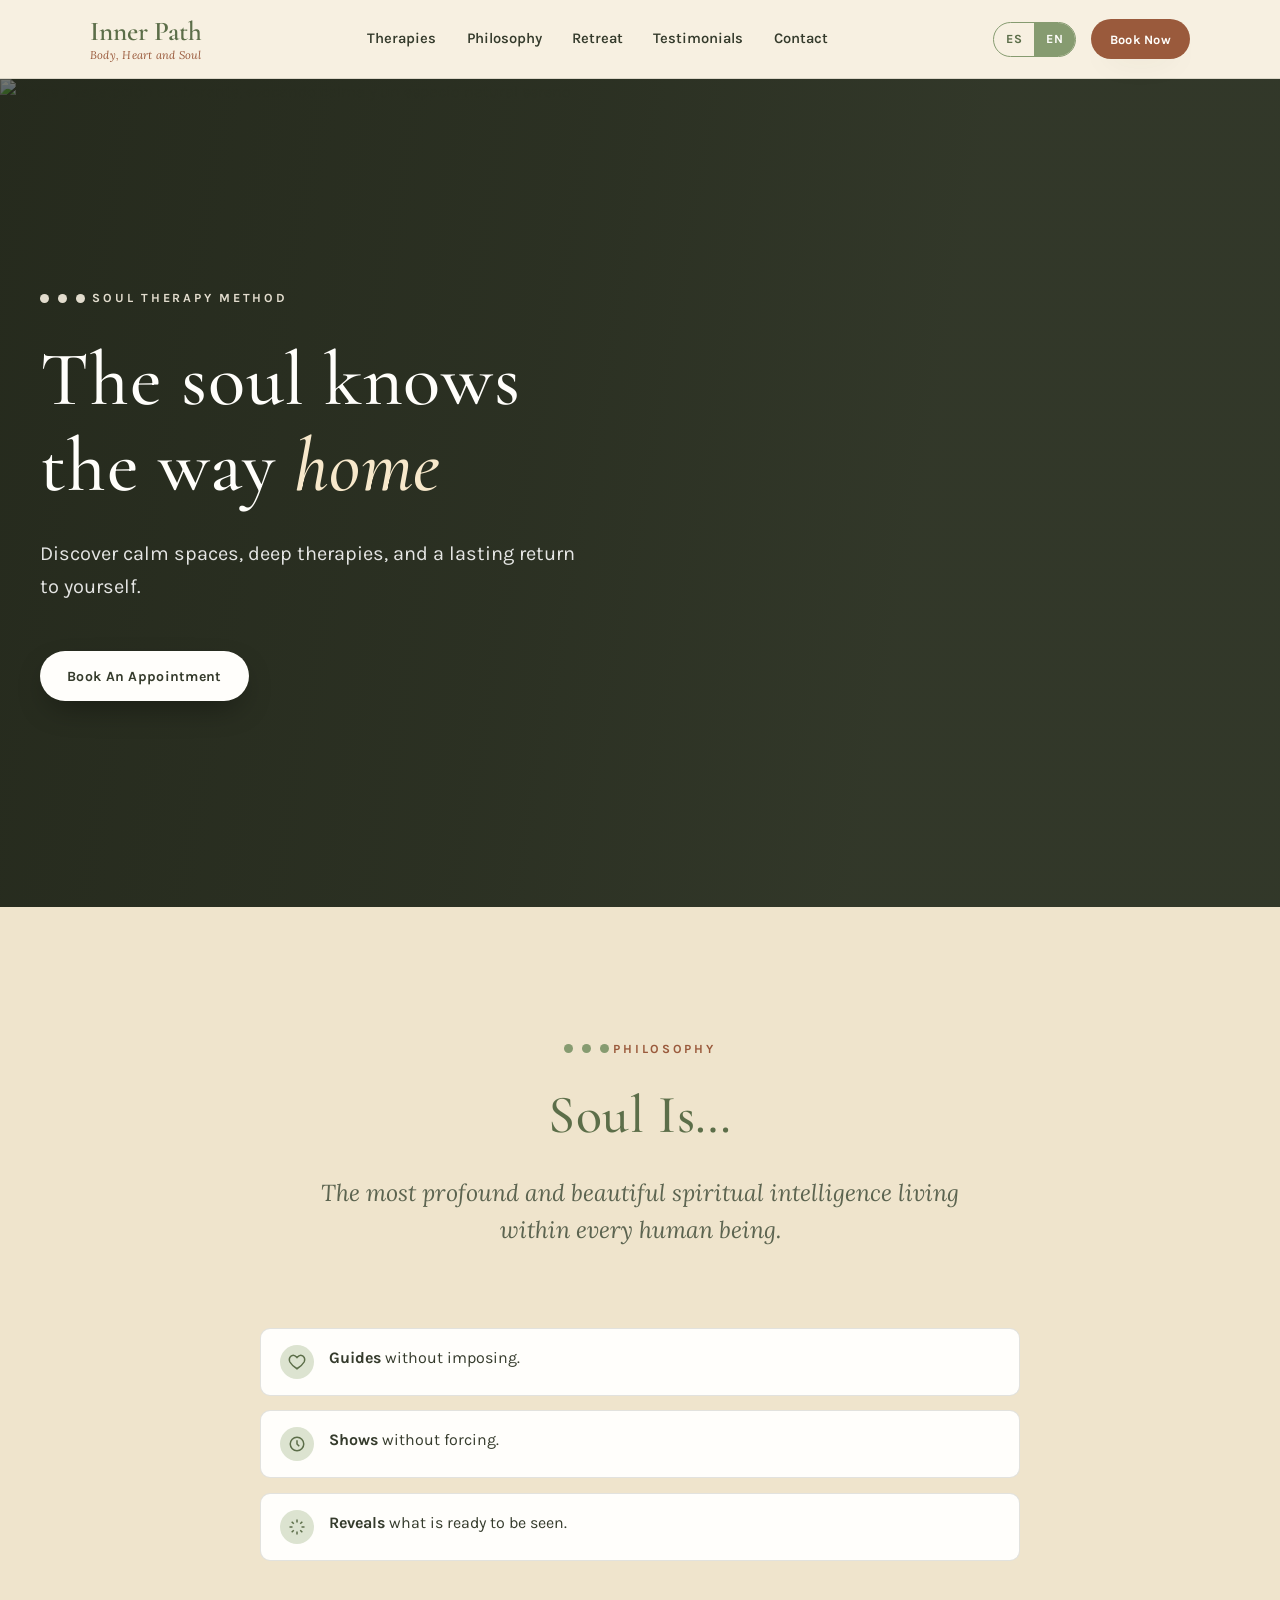
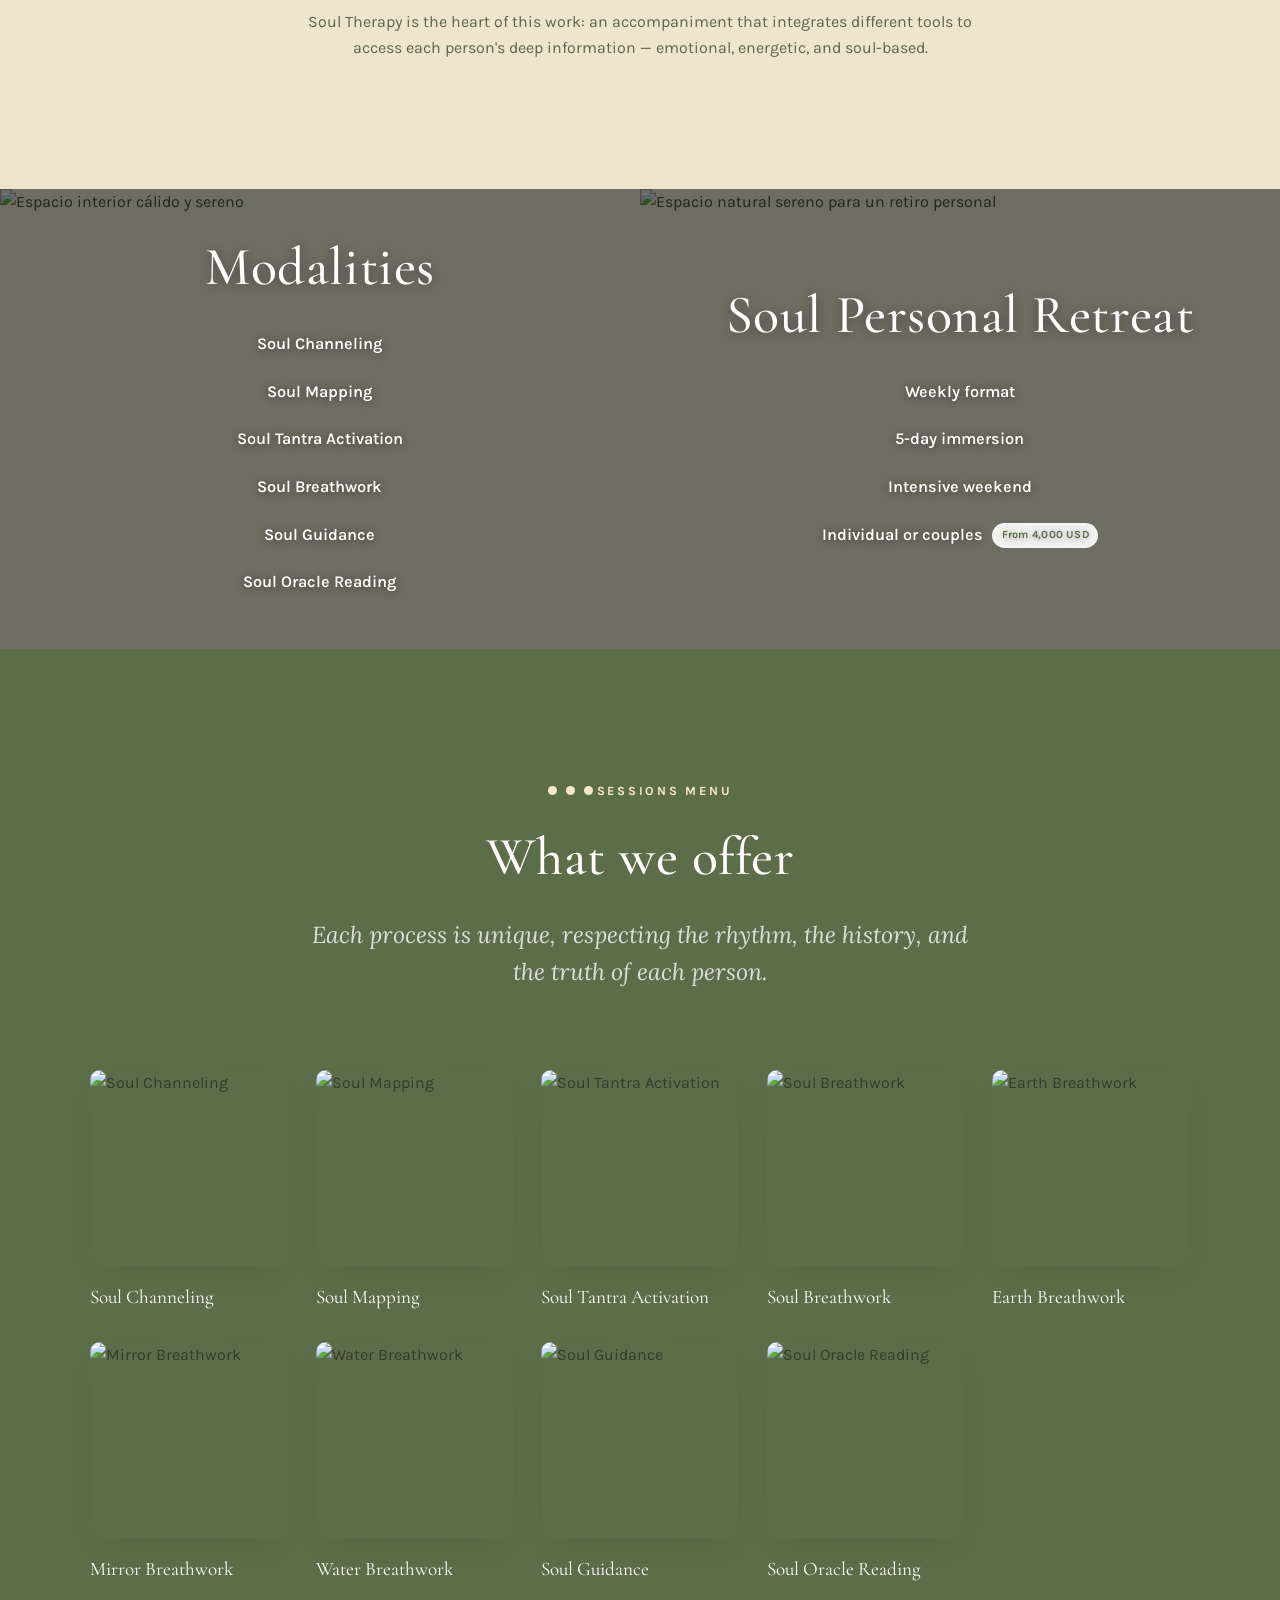
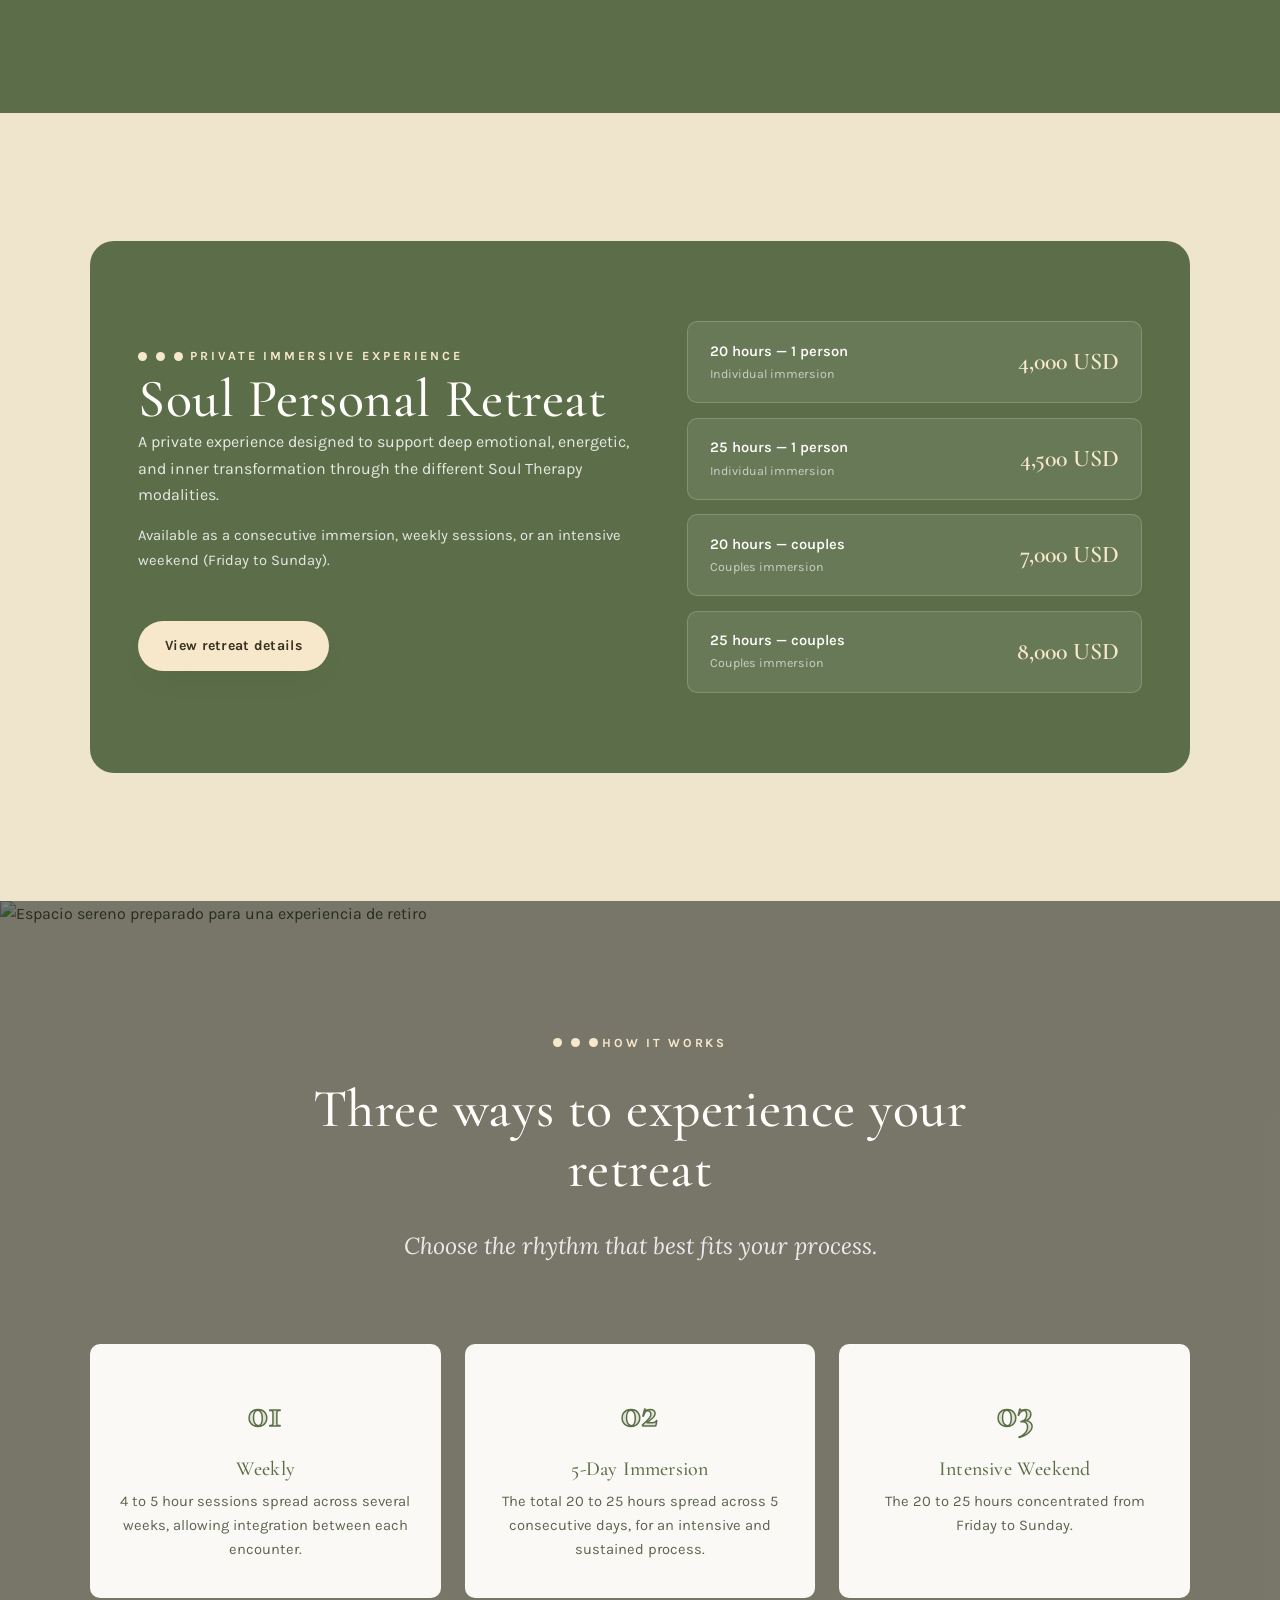
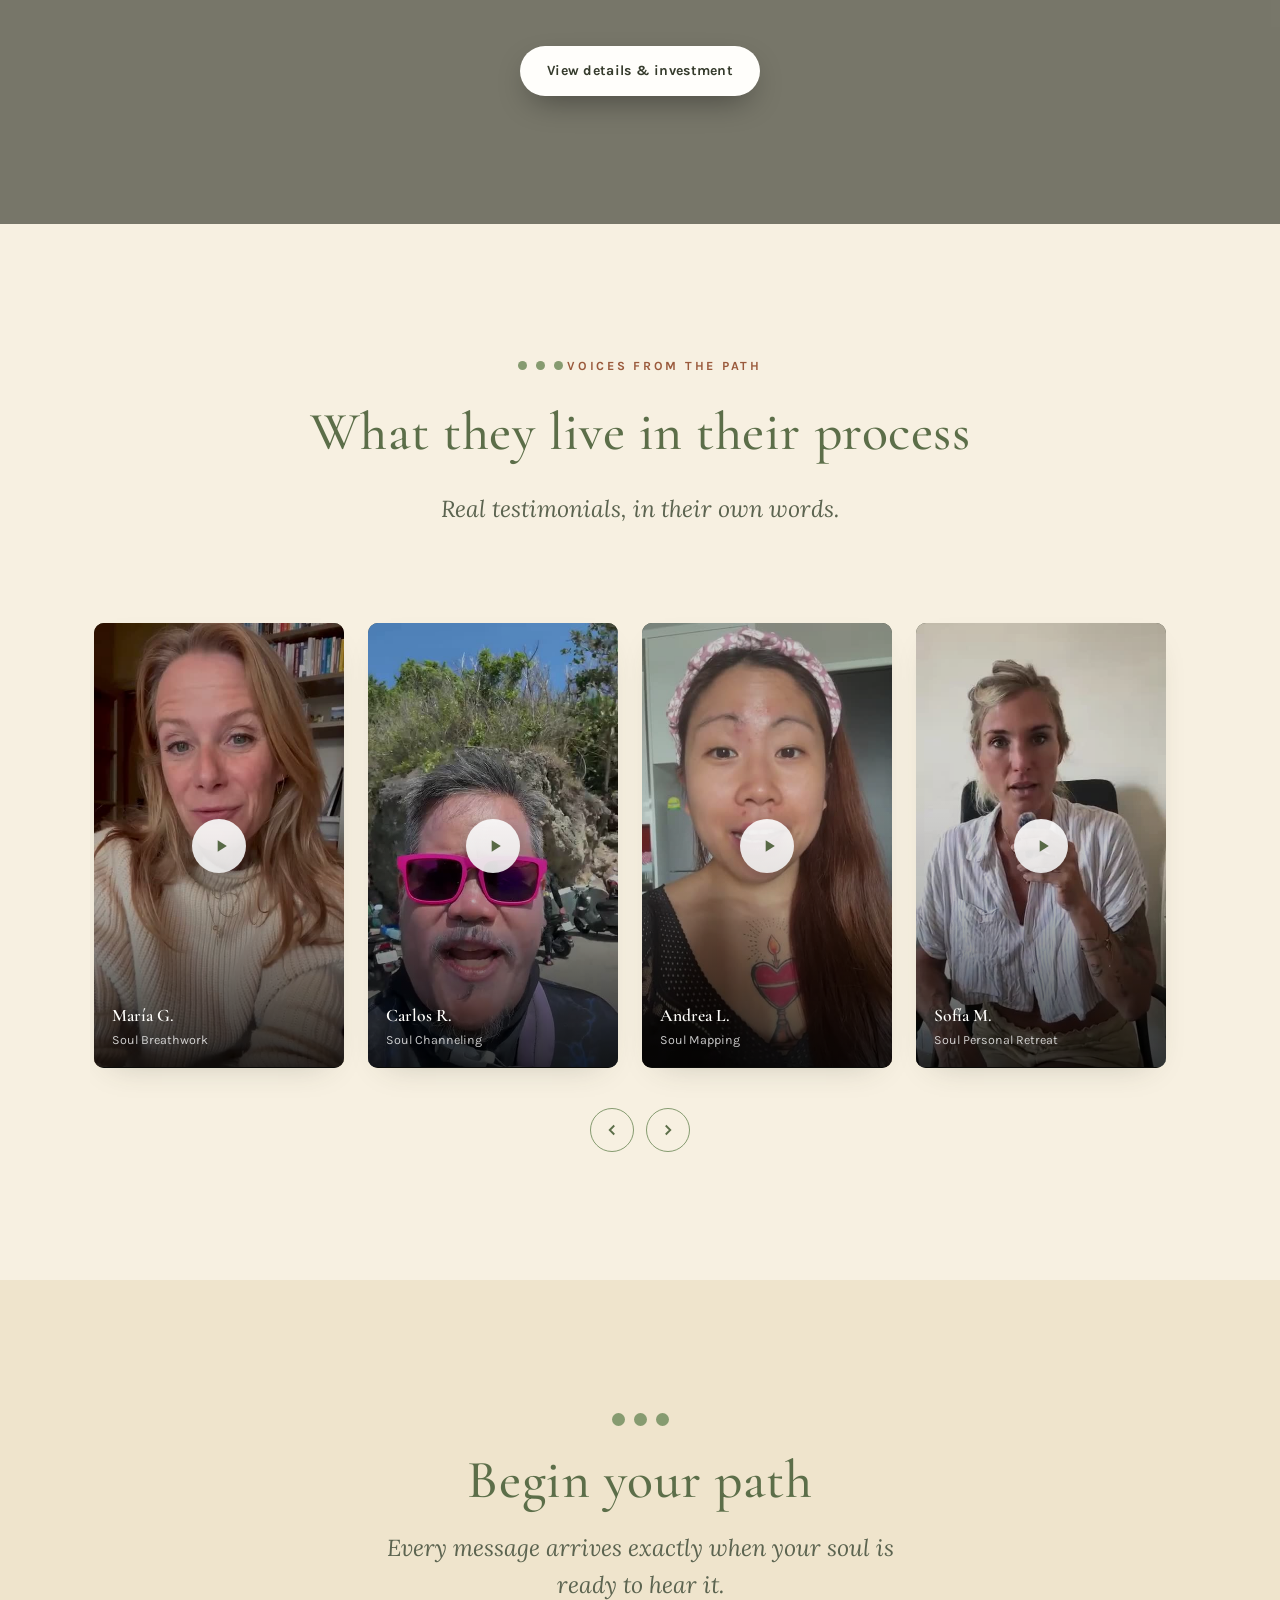
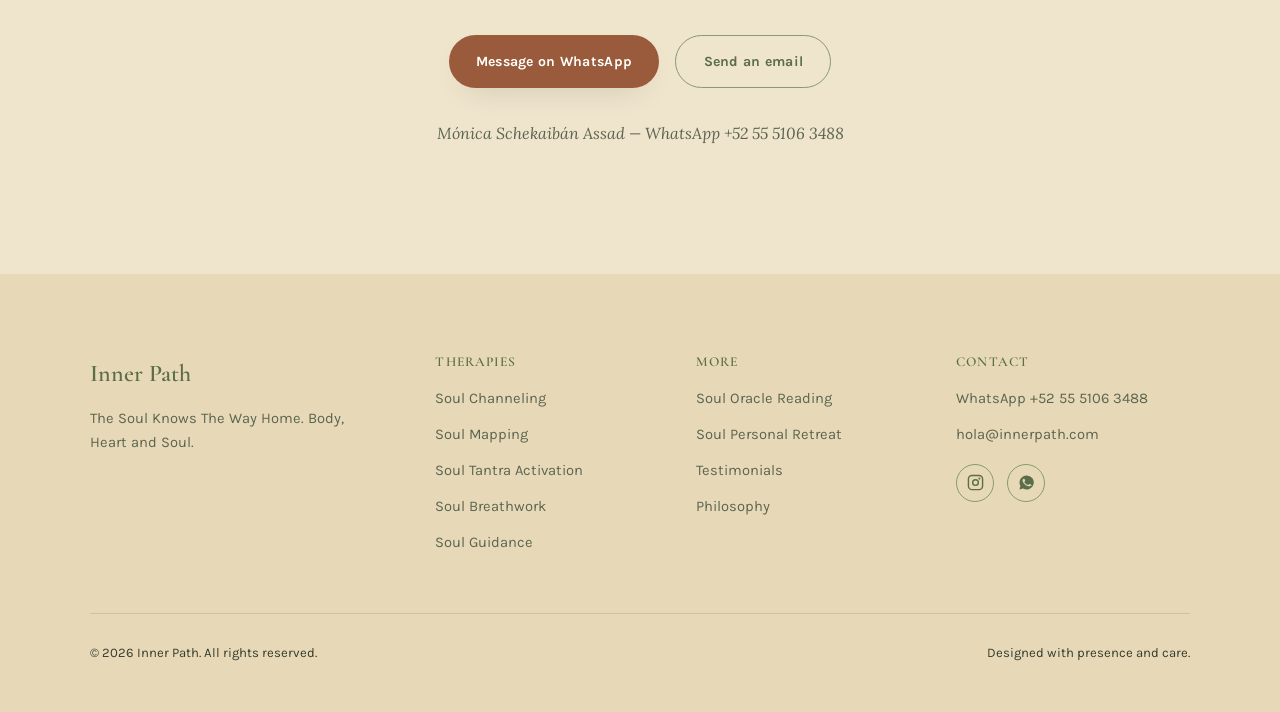
==== index.html @ 4ec22b8b "secciones nuevas" ====
<!DOCTYPE html>
<html lang="es">
<head>
<meta charset="UTF-8">
<meta name="viewport" content="width=device-width, initial-scale=1.0">
<title>Inner Path — Body, Heart and Soul | Soul Therapy con Mónica Schekaibán</title>
<meta name="description" content="Inner Path: un espacio de retorno hacia ti mismo. Soul Therapy, Soul Channeling, Breathwork, Soul Tantra y más con Mónica Schekaibán Assad. The soul knows the way home.">
<meta name="keywords" content="soul therapy, terapia del alma, breathwork, soul channeling, retiro espiritual, sanación emocional, Mónica Schekaibán">
<link rel="canonical" href="https://innerpath.example.com/">

<!-- Open Graph -->
<meta property="og:type" content="website">
<meta property="og:title" content="Inner Path — Body, Heart and Soul">
<meta property="og:description" content="Un espacio de retorno hacia ti mismo. The Soul Knows The Way Home.">
<meta property="og:image" content="images/logo.jpeg">
<meta property="og:locale" content="es_MX">
<meta property="og:locale:alternate" content="en_US">

<link rel="preconnect" href="https://fonts.googleapis.com">
<link rel="preconnect" href="https://fonts.gstatic.com" crossorigin>
<link rel="stylesheet" href="css/styles.css">

<script type="application/ld+json">
{
  "@context": "https://schema.org",
  "@type": "HealthAndBeautyBusiness",
  "name": "Inner Path",
  "slogan": "The Soul Knows The Way Home",
  "description": "Soul Therapy: acompañamiento emocional, energético y espiritual a través de Soul Channeling, Soul Mapping, Soul Tantra, Breathwork, Soul Guidance y Soul Oracle Reading.",
  "founder": { "@type": "Person", "name": "Mónica Schekaibán Assad" },
  "telephone": "+52-55-5106-3488",
  "priceRange": "150-8000 USD"
}
</script>
</head>
<body>

<a href="#main" class="skip-link">Saltar al contenido principal / Skip to main content</a>

<!-- ====================== HEADER ====================== -->
<header class="site-header">
  <div class="site-header__inner">
    <a href="index.html" class="brand" aria-label="Inner Path — inicio">
      <span class="brand__name">Inner&nbsp;Path</span>
      <span class="brand__tag">Body, Heart and Soul</span>
    </a>

    <nav class="main-nav" aria-label="Navegación principal">
      <a href="#terapias">
        <span lang-content="es">Terapias</span><span lang-content="en">Therapies</span>
      </a>
      <a href="#soul-is">
        <span lang-content="es">Filosofía</span><span lang-content="en">Philosophy</span>
      </a>
      <a href="#retiro">
        <span lang-content="es">Retiro</span><span lang-content="en">Retreat</span>
      </a>
      <a href="#testimoniales">
        <span lang-content="es">Testimonios</span><span lang-content="en">Testimonials</span>
      </a>
      <a href="#contacto">
        <span lang-content="es">Contacto</span><span lang-content="en">Contact</span>
      </a>
    </nav>

    <div class="header-actions">
      <div class="lang-switch" role="group" aria-label="Selector de idioma / Language selector">
        <button type="button" data-lang-btn="es" aria-pressed="true">ES</button>
        <button type="button" data-lang-btn="en" aria-pressed="false">EN</button>
      </div>
      <a href="https://wa.me/525551063488" class="btn btn-primary btn-sm" target="_blank" rel="noopener">
        <span lang-content="es">Reservar</span><span lang-content="en">Book Now</span>
      </a>
      <button class="nav-toggle" aria-label="Abrir menú" aria-expanded="false" aria-controls="mobile-nav">
        <span></span><span></span><span></span>
      </button>
    </div>
  </div>

  <nav class="mobile-nav" id="mobile-nav" aria-label="Navegación móvil">
    <a href="#terapias"><span lang-content="es">Terapias</span><span lang-content="en">Therapies</span></a>
    <a href="#soul-is"><span lang-content="es">Filosofía</span><span lang-content="en">Philosophy</span></a>
    <a href="#retiro"><span lang-content="es">Retiro</span><span lang-content="en">Retreat</span></a>
    <a href="#testimoniales"><span lang-content="es">Testimonios</span><span lang-content="en">Testimonials</span></a>
    <a href="#contacto"><span lang-content="es">Contacto</span><span lang-content="en">Contact</span></a>
  </nav>
</header>

<main id="main">

  <!-- ====================== HERO ====================== -->
  <section class="hero-fb">
    <img class="hero-fb__bg" src="https://picsum.photos/id/177/1920/1280" alt="Hojas y vegetación exuberante, evocando calma y un espacio natural sereno" width="1920" height="1280" loading="eager">
    <div class="hero-fb__scrim" aria-hidden="true"></div>
    <div class="hero-fb__content">
      <p class="eyebrow">
        <span class="dots"><span></span><span></span><span></span></span>
        <span lang-content="es">Soul Therapy Method</span>
        <span lang-content="en">Soul Therapy Method</span>
      </p>
      <h1>
        <span lang-content="es">El alma conoce<br>el camino a <em>casa</em></span>
        <span lang-content="en">The soul knows<br>the way <em>home</em></span>
      </h1>
      <p class="hero-fb__lede">
        <span lang-content="es">Descubre espacios de calma, terapias profundas y un retorno duradero hacia ti mismo.</span>
        <span lang-content="en">Discover calm spaces, deep therapies, and a lasting return to yourself.</span>
      </p>
      <a href="https://wa.me/525551063488" class="btn btn-on-photo" target="_blank" rel="noopener">
        <span lang-content="es">Agendar una sesión</span><span lang-content="en">Book An Appointment</span>
      </a>
    </div>
  </section>


  <!-- ====================== SOUL IS... ====================== -->
  <section id="soul-is" class="section-alt">
    <div class="wrap">
      <div class="section-intro">
        <span class="dots"><span></span><span></span><span></span></span>
        <p class="eyebrow"><span lang-content="es">Filosofía</span><span lang-content="en">Philosophy</span></p>
        <h2><span lang-content="es">Soul Is&hellip;</span><span lang-content="en">Soul Is&hellip;</span></h2>
        <p class="lede">
          <span lang-content="es">La inteligencia espiritual más profunda y hermosa que vive dentro de cada ser humano.</span>
          <span lang-content="en">The most profound and beautiful spiritual intelligence living within every human being.</span>
        </p>
      </div>

      <div class="benefit-list" style="max-width:760px;margin-inline:auto;">
        <div class="benefit-item">
          <span class="benefit-item__icon" aria-hidden="true">
            <svg width="18" height="18" viewBox="0 0 24 24" fill="none" stroke="currentColor" stroke-width="2"><path d="M12 21s-7-4.5-9.5-9C.5 7.5 3 3 7 3c2 0 3.5 1.3 5 3 1.5-1.7 3-3 5-3 4 0 6.5 4.5 4.5 9-2.5 4.5-9.5 9-9.5 9z"/></svg>
          </span>
          <p><span lang-content="es"><strong>Guía</strong> sin imponer.</span><span lang-content="en"><strong>Guides</strong> without imposing.</span></p>
        </div>
        <div class="benefit-item">
          <span class="benefit-item__icon" aria-hidden="true">
            <svg width="18" height="18" viewBox="0 0 24 24" fill="none" stroke="currentColor" stroke-width="2"><circle cx="12" cy="12" r="9"/><path d="M12 7v5l3 3"/></svg>
          </span>
          <p><span lang-content="es"><strong>Muestra</strong> sin forzar.</span><span lang-content="en"><strong>Shows</strong> without forcing.</span></p>
        </div>
        <div class="benefit-item">
          <span class="benefit-item__icon" aria-hidden="true">
            <svg width="18" height="18" viewBox="0 0 24 24" fill="none" stroke="currentColor" stroke-width="2"><path d="M12 2v4M12 18v4M4.9 4.9l2.8 2.8M16.3 16.3l2.8 2.8M2 12h4M18 12h4M4.9 19.1l2.8-2.8M16.3 7.7l2.8-2.8"/></svg>
          </span>
          <p><span lang-content="es"><strong>Revela</strong> lo que está listo para ser visto.</span><span lang-content="en"><strong>Reveals</strong> what is ready to be seen.</span></p>
        </div>
      </div>

      <p class="text-center" style="max-width:680px;margin:var(--space-lg) auto 0;color:var(--color-text-soft);">
        <span lang-content="es">Soul Therapy es el corazón de este trabajo: un acompañamiento que integra distintas herramientas para acceder a la información profunda de cada persona — emocional, energética y del alma.</span>
        <span lang-content="en">Soul Therapy is the heart of this work: an accompaniment that integrates different tools to access each person's deep information — emotional, energetic, and soul-based.</span>
      </p>
    </div>
  </section>

  <!-- ====================== SPLIT: MODALIDADES / RETIRO ====================== -->
  <section class="path-split" style="padding: 0;">
    <div class="path-split__panel">
      <img class="path-split__bg" src="https://picsum.photos/id/1025/960/1280" alt="Espacio interior cálido y sereno" loading="lazy">
      <div class="path-split__scrim" aria-hidden="true"></div>
      <a href="#terapias" class="path-split__overlay-link" aria-label="Ver modalidades de Soul Therapy"></a>
      <div class="path-split__body">
        <h2 class="path-split__title"><span lang-content="es">Modalidades</span><span lang-content="en">Modalities</span></h2>
        <div class="path-split__list">
          <a href="pages/soul-channeling.html">Soul Channeling</a>
          <a href="pages/soul-mapping.html">Soul Mapping</a>
          <a href="pages/soul-tantra-activation.html">Soul Tantra Activation</a>
          <a href="pages/soul-breathwork.html">Soul Breathwork</a>
          <a href="pages/soul-guidance.html">Soul Guidance</a>
          <a href="pages/soul-oracle-reading.html">Soul Oracle Reading</a>
        </div>
      </div>
    </div>
    <div class="path-split__panel">
      <img class="path-split__bg" src="https://picsum.photos/id/1018/960/1280" alt="Espacio natural sereno para un retiro personal" loading="lazy">
      <div class="path-split__scrim" aria-hidden="true"></div>
      <a href="pages/retiro.html" class="path-split__overlay-link" aria-label="Ver Soul Personal Retreat"></a>
      <div class="path-split__body">
        <h2 class="path-split__title">Soul Personal Retreat</h2>
        <div class="path-split__list">
          <a href="pages/retiro.html"><span lang-content="es">Formato semanal</span><span lang-content="en">Weekly format</span></a>
          <a href="pages/retiro.html"><span lang-content="es">Inmersión de 5 días</span><span lang-content="en">5-day immersion</span></a>
          <a href="pages/retiro.html"><span lang-content="es">Fin de semana intensivo</span><span lang-content="en">Intensive weekend</span></a>
          <a href="pages/retiro.html"><span lang-content="es">Individual o en pareja</span><span lang-content="en">Individual or couples</span> <span class="path-split__badge"><span lang-content="es">Desde 4,000 USD</span><span lang-content="en">From 4,000 USD</span></span></a>
        </div>
      </div>
    </div>
  </section>

  <!-- ====================== GRID DE TERAPIAS ====================== -->
  <section id="terapias" class="offer-section">
    <div class="wrap">
      <div class="section-intro">
        <span class="dots"><span></span><span></span><span></span></span>
        <p class="eyebrow"><span lang-content="es">Sessions Menu</span><span lang-content="en">Sessions Menu</span></p>
        <h2><span lang-content="es">Qué ofrecemos</span><span lang-content="en">What we offer</span></h2>
        <p class="lede">
          <span lang-content="es">Cada proceso es único, respetando el ritmo, la historia y la verdad de cada persona.</span>
          <span lang-content="en">Each process is unique, respecting the rhythm, the history, and the truth of each person.</span>
        </p>
      </div>

      <div class="offer-grid">

        <a href="pages/soul-channeling.html" class="offer-item">
          <div class="offer-item__media">
            <img src="https://picsum.photos/id/1027/500/500" alt="Soul Channeling" width="500" height="500" loading="lazy">
          </div>
          <span class="offer-item__name">Soul Channeling</span>
        </a>

        <a href="pages/soul-mapping.html" class="offer-item">
          <div class="offer-item__media">
            <img src="https://picsum.photos/id/24/500/500" alt="Soul Mapping" width="500" height="500" loading="lazy">
          </div>
          <span class="offer-item__name">Soul Mapping</span>
        </a>

        <a href="pages/soul-tantra-activation.html" class="offer-item">
          <div class="offer-item__media">
            <img src="https://picsum.photos/id/338/500/500" alt="Soul Tantra Activation" width="500" height="500" loading="lazy">
          </div>
          <span class="offer-item__name">Soul Tantra Activation</span>
        </a>

        <a href="pages/soul-breathwork.html" class="offer-item">
          <div class="offer-item__media">
            <img src="https://picsum.photos/id/1062/500/500" alt="Soul Breathwork" width="500" height="500" loading="lazy">
          </div>
          <span class="offer-item__name">Soul Breathwork</span>
        </a>

        <a href="pages/earth-breathwork.html" class="offer-item">
          <div class="offer-item__media">
            <img src="https://picsum.photos/id/1059/500/500" alt="Earth Breathwork" width="500" height="500" loading="lazy">
          </div>
          <span class="offer-item__name">Earth Breathwork</span>
        </a>

        <a href="pages/mirror-breathwork.html" class="offer-item">
          <div class="offer-item__media">
            <img src="https://picsum.photos/id/1025/500/500" alt="Mirror Breathwork" width="500" height="500" loading="lazy">
          </div>
          <span class="offer-item__name">Mirror Breathwork</span>
        </a>

        <a href="pages/water-breathwork.html" class="offer-item">
          <div class="offer-item__media">
            <img src="https://picsum.photos/id/1053/500/500" alt="Water Breathwork" width="500" height="500" loading="lazy">
          </div>
          <span class="offer-item__name">Water Breathwork</span>
        </a>

        <a href="pages/soul-guidance.html" class="offer-item">
          <div class="offer-item__media">
            <img src="https://picsum.photos/id/177/500/500" alt="Soul Guidance" width="500" height="500" loading="lazy">
          </div>
          <span class="offer-item__name">Soul Guidance</span>
        </a>

        <a href="pages/soul-oracle-reading.html" class="offer-item">
          <div class="offer-item__media">
            <img src="https://picsum.photos/id/1040/500/500" alt="Soul Oracle Reading" width="500" height="500" loading="lazy">
          </div>
          <span class="offer-item__name">Soul Oracle Reading</span>
        </a>

      </div>
    </div>
  </section>


  <!-- ====================== RETIRO ====================== -->
  <section id="retiro" class="section-alt">
    <div class="wrap">
      <div class="retreat-banner">
        <div>
          <p class="eyebrow">
            <span class="dots"><span></span><span></span><span></span></span>
            <span lang-content="es">Experiencia inmersiva privada</span><span lang-content="en">Private immersive experience</span>
          </p>
          <h2><span lang-content="es">Soul Personal Retreat</span><span lang-content="en">Soul Personal Retreat</span></h2>
          <p>
            <span lang-content="es">Un retiro privado diseñado para sostener una transformación emocional, energética e interior profunda, a través de las distintas modalidades de Soul Therapy.</span>
            <span lang-content="en">A private experience designed to support deep emotional, energetic, and inner transformation through the different Soul Therapy modalities.</span>
          </p>
          <p style="margin-top:1rem;font-size:0.92rem;">
            <span lang-content="es">Disponible como inmersión consecutiva, sesiones semanales, o un fin de semana intensivo (viernes a domingo).</span>
            <span lang-content="en">Available as a consecutive immersion, weekly sessions, or an intensive weekend (Friday to Sunday).</span>
          </p>
          <a href="pages/retiro.html" class="btn btn-primary mt-lg" style="background:#F7E8CB;color:#3A3220;">
            <span lang-content="es">Ver detalles del retiro</span><span lang-content="en">View retreat details</span>
          </a>
        </div>

        <div class="retreat-pricing">
          <div class="retreat-price-card">
            <div>
              <div class="retreat-price-card__label">20 <span lang-content="es">horas — 1 persona</span><span lang-content="en">hours — 1 person</span></div>
              <div class="retreat-price-card__sub"><span lang-content="es">Inmersión individual</span><span lang-content="en">Individual immersion</span></div>
            </div>
            <div class="retreat-price-card__amount">4,000 USD</div>
          </div>
          <div class="retreat-price-card">
            <div>
              <div class="retreat-price-card__label">25 <span lang-content="es">horas — 1 persona</span><span lang-content="en">hours — 1 person</span></div>
              <div class="retreat-price-card__sub"><span lang-content="es">Inmersión individual</span><span lang-content="en">Individual immersion</span></div>
            </div>
            <div class="retreat-price-card__amount">4,500 USD</div>
          </div>
          <div class="retreat-price-card">
            <div>
              <div class="retreat-price-card__label">20 <span lang-content="es">horas — pareja</span><span lang-content="en">hours — couples</span></div>
              <div class="retreat-price-card__sub"><span lang-content="es">Inmersión en pareja</span><span lang-content="en">Couples immersion</span></div>
            </div>
            <div class="retreat-price-card__amount">7,000 USD</div>
          </div>
          <div class="retreat-price-card">
            <div>
              <div class="retreat-price-card__label">25 <span lang-content="es">horas — pareja</span><span lang-content="en">hours — couples</span></div>
              <div class="retreat-price-card__sub"><span lang-content="es">Inmersión en pareja</span><span lang-content="en">Couples immersion</span></div>
            </div>
            <div class="retreat-price-card__amount">8,000 USD</div>
          </div>
        </div>
      </div>
    </div>
  </section>

  <!-- ====================== HOW IT WORKS (formatos del retiro) ====================== -->
  <section class="how-it-works">
    <img class="how-it-works__bg" src="https://picsum.photos/id/1018/1920/1000" alt="Espacio sereno preparado para una experiencia de retiro" loading="lazy">
    <div class="how-it-works__scrim" aria-hidden="true"></div>
    <div class="wrap how-it-works__inner">
      <div class="section-intro">
        <span class="dots"><span></span><span></span><span></span></span>
        <p class="eyebrow"><span lang-content="es">Cómo funciona</span><span lang-content="en">How it works</span></p>
        <h2><span lang-content="es">Tres formas de vivir tu retiro</span><span lang-content="en">Three ways to experience your retreat</span></h2>
        <p class="lede">
          <span lang-content="es">Elige el ritmo que mejor se adapte a tu proceso.</span>
          <span lang-content="en">Choose the rhythm that best fits your process.</span>
        </p>
      </div>

      <div class="steps-grid">
        <div class="step-card">
          <div class="step-card__num">01</div>
          <h3 class="step-card__title"><span lang-content="es">Semanal</span><span lang-content="en">Weekly</span></h3>
          <p class="step-card__desc">
            <span lang-content="es">Sesiones de 4 a 5 horas distribuidas a lo largo de varias semanas, permitiendo integración entre cada encuentro.</span>
            <span lang-content="en">4 to 5 hour sessions spread across several weeks, allowing integration between each encounter.</span>
          </p>
        </div>
        <div class="step-card">
          <div class="step-card__num">02</div>
          <h3 class="step-card__title"><span lang-content="es">Inmersión de 5 días</span><span lang-content="en">5-Day Immersion</span></h3>
          <p class="step-card__desc">
            <span lang-content="es">Las 20 a 25 horas totales distribuidas en 5 días consecutivos, para un proceso intensivo y sostenido.</span>
            <span lang-content="en">The total 20 to 25 hours spread across 5 consecutive days, for an intensive and sustained process.</span>
          </p>
        </div>
        <div class="step-card">
          <div class="step-card__num">03</div>
          <h3 class="step-card__title"><span lang-content="es">Fin de semana intensivo</span><span lang-content="en">Intensive Weekend</span></h3>
          <p class="step-card__desc">
            <span lang-content="es">Las 20 a 25 horas concentradas de viernes a domingo.</span>
            <span lang-content="en">The 20 to 25 hours concentrated from Friday to Sunday.</span>
          </p>
        </div>
      </div>

      <div class="text-center mt-lg">
        <a href="pages/retiro.html" class="btn btn-on-photo">
          <span lang-content="es">Ver detalles e inversión</span><span lang-content="en">View details & investment</span>
        </a>
      </div>
    </div>
  </section>

  <!-- ====================== TESTIMONIALES ====================== -->
  <section id="testimoniales">
    <div class="wrap">
      <div class="section-intro">
        <span class="dots"><span></span><span></span><span></span></span>
        <p class="eyebrow"><span lang-content="es">Voces del camino</span><span lang-content="en">Voices from the path</span></p>
        <h2><span lang-content="es">Lo que viven en su proceso</span><span lang-content="en">What they live in their process</span></h2>
        <p class="lede">
          <span lang-content="es">Testimonios reales, en sus propias palabras.</span>
          <span lang-content="en">Real testimonials, in their own words.</span>
        </p>
      </div>

      <div class="testimonial-carousel" role="region" aria-label="Carrusel de testimoniales en video" tabindex="0">

        <!-- Testimonio 1 -->
        <article class="testimonial-card">
          <video preload="none" playsinline poster="videos/poster-1.jpg">
            <source src="videos/testimonio-1.mp4" type="video/mp4">
          </video>
          <button class="testimonial-card__play" aria-label="Reproducir testimonio 1">
            <span class="testimonial-card__play-icon" aria-hidden="true">
              <svg width="20" height="20" viewBox="0 0 24 24" fill="#5C6E49"><path d="M8 5v14l11-7z"/></svg>
            </span>
          </button>
          <div class="testimonial-card__overlay">
            <div class="testimonial-card__name" data-name-placeholder>María G.</div>
            <div class="testimonial-card__role"><span lang-content="es">Soul Breathwork</span><span lang-content="en">Soul Breathwork</span></div>
          </div>
        </article>

        <!-- Testimonio 2 -->
        <article class="testimonial-card">
          <video preload="none" playsinline poster="videos/poster-2.jpg">
            <source src="videos/testimonio-2.mp4" type="video/mp4">
          </video>
          <button class="testimonial-card__play" aria-label="Reproducir testimonio 2">
            <span class="testimonial-card__play-icon" aria-hidden="true">
              <svg width="20" height="20" viewBox="0 0 24 24" fill="#5C6E49"><path d="M8 5v14l11-7z"/></svg>
            </span>
          </button>
          <div class="testimonial-card__overlay">
            <div class="testimonial-card__name" data-name-placeholder>Carlos R.</div>
            <div class="testimonial-card__role"><span lang-content="es">Soul Channeling</span><span lang-content="en">Soul Channeling</span></div>
          </div>
        </article>

        <!-- Testimonio 3 -->
        <article class="testimonial-card">
          <video preload="none" playsinline poster="videos/poster-3.jpg">
            <source src="videos/testimonio-3.mp4" type="video/mp4">
          </video>
          <button class="testimonial-card__play" aria-label="Reproducir testimonio 3">
            <span class="testimonial-card__play-icon" aria-hidden="true">
              <svg width="20" height="20" viewBox="0 0 24 24" fill="#5C6E49"><path d="M8 5v14l11-7z"/></svg>
            </span>
          </button>
          <div class="testimonial-card__overlay">
            <div class="testimonial-card__name" data-name-placeholder>Andrea L.</div>
            <div class="testimonial-card__role"><span lang-content="es">Soul Mapping</span><span lang-content="en">Soul Mapping</span></div>
          </div>
        </article>

        <!-- Testimonio 4 -->
        <article class="testimonial-card">
          <video preload="none" playsinline poster="videos/poster-4.jpg">
            <source src="videos/testimonio-4.mp4" type="video/mp4">
          </video>
          <button class="testimonial-card__play" aria-label="Reproducir testimonio 4">
            <span class="testimonial-card__play-icon" aria-hidden="true">
              <svg width="20" height="20" viewBox="0 0 24 24" fill="#5C6E49"><path d="M8 5v14l11-7z"/></svg>
            </span>
          </button>
          <div class="testimonial-card__overlay">
            <div class="testimonial-card__name" data-name-placeholder>Sofía M.</div>
            <div class="testimonial-card__role"><span lang-content="es">Soul Personal Retreat</span><span lang-content="en">Soul Personal Retreat</span></div>
          </div>
        </article>

      </div>

      <div class="carousel-controls">
        <button type="button" data-carousel-prev aria-label="Testimonio anterior">
          <svg width="18" height="18" viewBox="0 0 24 24" fill="none" stroke="currentColor" stroke-width="2.5"><path d="M15 18l-6-6 6-6"/></svg>
        </button>
        <button type="button" data-carousel-next aria-label="Siguiente testimonio">
          <svg width="18" height="18" viewBox="0 0 24 24" fill="none" stroke="currentColor" stroke-width="2.5"><path d="M9 6l6 6-6 6"/></svg>
        </button>
      </div>
    </div>
  </section>

  <!-- ====================== CONTACTO ====================== -->
  <section id="contacto" class="section-alt">
    <div class="wrap text-center">
      <span class="dots dots--lg" style="justify-content:center;margin-bottom:1.5rem;"><span></span><span></span><span></span></span>
      <h2><span lang-content="es">Comienza tu camino</span><span lang-content="en">Begin your path</span></h2>
      <p class="lede" style="max-width:560px;margin:1.2rem auto 2rem;">
        <span lang-content="es">Cada mensaje llega exactamente cuando el alma está lista para escucharlo.</span>
        <span lang-content="en">Every message arrives exactly when your soul is ready to hear it.</span>
      </p>
      <div class="hero__ctas" style="justify-content:center;">
        <a href="https://wa.me/525551063488" class="btn btn-primary" target="_blank" rel="noopener">
          <span lang-content="es">Escribir por WhatsApp</span><span lang-content="en">Message on WhatsApp</span>
        </a>
        <a href="mailto:hola@innerpath.com" class="btn btn-ghost">
          <span lang-content="es">Enviar correo</span><span lang-content="en">Send an email</span>
        </a>
      </div>
      <p style="margin-top:2rem;color:var(--color-text-soft);font-family:var(--font-accent);font-style:italic;">
        Mónica Schekaibán Assad — WhatsApp +52 55 5106 3488
      </p>
    </div>
  </section>

</main>

<!-- ====================== FOOTER ====================== -->
<footer class="site-footer">
  <div class="wrap">
    <div class="footer-grid">
      <div>
        <span class="brand__name" style="font-size:1.5rem;">Inner&nbsp;Path</span>
        <p style="margin-top:0.8rem;color:var(--color-text-soft);max-width:30ch;font-size:0.92rem;">
          <span lang-content="es">The Soul Knows The Way Home. Body, Heart and Soul.</span>
          <span lang-content="en">The Soul Knows The Way Home. Body, Heart and Soul.</span>
        </p>
      </div>
      <div>
        <h4><span lang-content="es">Terapias</span><span lang-content="en">Therapies</span></h4>
        <ul>
          <li><a href="pages/soul-channeling.html">Soul Channeling</a></li>
          <li><a href="pages/soul-mapping.html">Soul Mapping</a></li>
          <li><a href="pages/soul-tantra-activation.html">Soul Tantra Activation</a></li>
          <li><a href="pages/soul-breathwork.html">Soul Breathwork</a></li>
          <li><a href="pages/soul-guidance.html">Soul Guidance</a></li>
        </ul>
      </div>
      <div>
        <h4><span lang-content="es">Más</span><span lang-content="en">More</span></h4>
        <ul>
          <li><a href="pages/soul-oracle-reading.html">Soul Oracle Reading</a></li>
          <li><a href="pages/retiro.html"><span lang-content="es">Soul Personal Retreat</span><span lang-content="en">Soul Personal Retreat</span></a></li>
          <li><a href="#testimoniales"><span lang-content="es">Testimonios</span><span lang-content="en">Testimonials</span></a></li>
          <li><a href="#soul-is"><span lang-content="es">Filosofía</span><span lang-content="en">Philosophy</span></a></li>
        </ul>
      </div>
      <div>
        <h4><span lang-content="es">Contacto</span><span lang-content="en">Contact</span></h4>
        <ul>
          <li><a href="https://wa.me/525551063488">WhatsApp +52 55 5106 3488</a></li>
          <li><a href="mailto:hola@innerpath.com">hola@innerpath.com</a></li>
        </ul>
        <div class="footer-social" style="margin-top:1rem;">
          <a href="#" aria-label="Instagram" target="_blank" rel="noopener">
            <svg width="17" height="17" viewBox="0 0 24 24" fill="none" stroke="currentColor" stroke-width="2"><rect x="2" y="2" width="20" height="20" rx="5"/><circle cx="12" cy="12" r="4"/><circle cx="17.5" cy="6.5" r="0.5" fill="currentColor"/></svg>
          </a>
          <a href="https://wa.me/525551063488" aria-label="WhatsApp" target="_blank" rel="noopener">
            <svg width="17" height="17" viewBox="0 0 24 24" fill="currentColor"><path d="M12 2a10 10 0 00-8.6 15L2 22l5.2-1.4A10 10 0 1012 2zm5.7 14.2c-.2.6-1.3 1.2-1.8 1.2-.5.1-1 .1-1.7-.1-.4-.1-1-.3-1.6-.6-2.9-1.2-4.7-4.2-4.9-4.4-.1-.2-1.2-1.6-1.2-3 0-1.4.7-2.1 1-2.4.2-.3.5-.3.7-.3h.5c.2 0 .4 0 .6.5.2.6.7 1.9.8 2 .1.2.1.4 0 .6-.1.2-.2.3-.4.5-.2.2-.4.4-.5.6-.2.2-.4.4-.2.7.2.3.9 1.5 2 2.4 1.3 1.2 2.4 1.6 2.8 1.7.3.1.5.1.7-.1.2-.2.8-.9 1-1.2.2-.3.5-.3.8-.2.3.1 1.8.9 2.1 1 .3.2.5.2.6.3.1.2.1.8-.1 1.4z"/></svg>
          </a>
        </div>
      </div>
    </div>

    <div class="footer-bottom">
      <p>&copy; <span data-year>2026</span> Inner Path. <span lang-content="es">Todos los derechos reservados.</span><span lang-content="en">All rights reserved.</span></p>
      <p><span lang-content="es">Diseñado con presencia y cuidado.</span><span lang-content="en">Designed with presence and care.</span></p>
    </div>
  </div>
</footer>

<script src="js/main.js"></script>
</body>
</html>
---- css/styles.css ----
/* ============================================
   INNER PATH — Sistema de diseño
   Body, Heart and Soul
   ============================================ */

@import url('https://fonts.googleapis.com/css2?family=Cormorant+Garamond:ital,wght@0,400;0,500;0,600;1,400&family=Lora:ital,wght@0,400;0,500;0,600;1,400&family=Karla:wght@400;500;600;700&display=swap');

:root {
  /* --- Paleta --- */
  --color-bg:           #F7F0E1; /* crema cálido, fondo principal */
  --color-bg-alt:        #EFE4CC; /* crema oscurecido, secciones alternas */
  --color-bg-deep:        #E7D9B8; /* crema profundo, tarjetas / footer */
  --color-text:          #353B2C; /* verde-carbón, texto principal (AAA sobre crema) */
  --color-text-soft:       #5C6450; /* texto secundario */
  --color-sage:          #869B70; /* verde salvia, identidad de marca */
  --color-sage-dark:       #5C6E49; /* salvia oscuro, AA en texto / hover */
  --color-sage-pale:       #DCE3D0; /* salvia muy claro, fondos sutiles */
  --color-terracotta:      #9A5A3C; /* acento cálido, CTAs y precios — ajustado para AA en texto normal (5.3:1 sobre blanco) */
  --color-terracotta-light:  #BD7250; /* tono claro decorativo, solo para fondos sin texto encima */
  --color-terracotta-dark:   #7E4830; /* hover de acento cálido */
  --color-gold:          #AD8A4D; /* detalle fino, separadores */
  --color-white:         #FFFEFB;
  --color-line:          rgba(53, 59, 44, 0.14);

  /* --- Tipografía --- */
  --font-display: 'Cormorant Garamond', 'Lora', Georgia, serif;
  --font-body: 'Karla', -apple-system, BlinkMacSystemFont, 'Segoe UI', sans-serif;
  --font-accent: 'Lora', Georgia, serif;

  /* --- Espaciado --- */
  --space-xs: 0.5rem;
  --space-sm: 1rem;
  --space-md: 1.75rem;
  --space-lg: 3rem;
  --space-xl: 5rem;
  --space-2xl: 8rem;

  /* --- Otros --- */
  --radius-sm: 4px;
  --radius-md: 10px;
  --radius-lg: 24px;
  --shadow-soft: 0 20px 50px -25px rgba(53, 59, 44, 0.35);
  --shadow-card: 0 12px 32px -18px rgba(53, 59, 44, 0.28);
  --ease: cubic-bezier(0.22, 1, 0.36, 1);
  --max-width: 1180px;
}

/* ============================================
   RESET
   ============================================ */
*, *::before, *::after { box-sizing: border-box; }
html { scroll-behavior: smooth; }
@media (prefers-reduced-motion: reduce) {
  html { scroll-behavior: auto; }
  *, *::before, *::after {
    animation-duration: 0.01ms !important;
    animation-iteration-count: 1 !important;
    transition-duration: 0.01ms !important;
    scroll-behavior: auto !important;
  }
}

body, h1, h2, h3, h4, p, figure { margin: 0; }
ul { margin: 0; padding: 0; list-style: none; }
img { max-width: 100%; display: block; }
a { color: inherit; text-decoration: none; }
button { font: inherit; cursor: pointer; border: none; background: none; color: inherit; }

body {
  background: var(--color-bg);
  color: var(--color-text);
  font-family: var(--font-body);
  font-size: 16px;
  line-height: 1.65;
  -webkit-font-smoothing: antialiased;
}

/* Foco de teclado visible — accesibilidad */
a:focus-visible,
button:focus-visible,
input:focus-visible,
select:focus-visible,
textarea:focus-visible,
[tabindex]:focus-visible {
  outline: 3px solid var(--color-terracotta);
  outline-offset: 3px;
  border-radius: 2px;
}

/* Skip link */
.skip-link {
  position: absolute;
  left: -999px;
  top: 0;
  background: var(--color-sage-dark);
  color: var(--color-white);
  padding: 0.85rem 1.5rem;
  z-index: 999;
  border-radius: 0 0 8px 0;
  font-family: var(--font-body);
  font-weight: 600;
}
.skip-link:focus {
  left: 0;
}

.visually-hidden {
  position: absolute;
  width: 1px; height: 1px;
  padding: 0; margin: -1px;
  overflow: hidden;
  clip: rect(0,0,0,0);
  white-space: nowrap;
  border: 0;
}

/* ============================================
   TIPOGRAFÍA
   ============================================ */
h1, h2, h3, h4 {
  font-family: var(--font-display);
  font-weight: 500;
  color: var(--color-sage-dark);
  letter-spacing: 0.01em;
  line-height: 1.12;
}

h1 { font-size: clamp(2.75rem, 6vw, 5.2rem); font-weight: 500; }
h2 { font-size: clamp(2.1rem, 4.2vw, 3.4rem); }
h3 { font-size: clamp(1.5rem, 2.6vw, 2rem); }
h4 { font-size: 1.2rem; font-weight: 600; }

p { color: var(--color-text); }
.lede {
  font-family: var(--font-accent);
  font-style: italic;
  font-size: clamp(1.15rem, 2vw, 1.45rem);
  color: var(--color-text-soft);
  line-height: 1.6;
}

.eyebrow {
  font-family: var(--font-body);
  font-size: 0.78rem;
  font-weight: 700;
  letter-spacing: 0.22em;
  text-transform: uppercase;
  color: var(--color-terracotta);
  display: inline-flex;
  align-items: center;
  gap: 0.6em;
}

/* Motivo de los 3 puntos — firma de marca (Body · Heart · Soul) */
.dots {
  display: inline-flex;
  gap: 9px;
  align-items: center;
}
.dots span {
  width: 9px; height: 9px;
  border-radius: 50%;
  background: var(--color-sage);
  display: inline-block;
}
.dots.dots--lg span { width: 13px; height: 13px; }
.dots.dots--terracotta span { background: var(--color-terracotta); }

.section-intro {
  max-width: 680px;
  margin: 0 auto var(--space-xl);
  text-align: center;
}
.section-intro .dots { justify-content: center; margin-bottom: var(--space-sm); }
.section-intro h2 { margin: var(--space-sm) 0 var(--space-md); }

/* ============================================
   LAYOUT
   ============================================ */
.wrap {
  max-width: var(--max-width);
  margin: 0 auto;
  padding: 0 1.5rem;
}
@media (min-width: 640px) {
  .wrap { padding: 0 2.5rem; }
}

section { padding: var(--space-2xl) 0; }
@media (max-width: 720px) {
  section { padding: var(--space-xl) 0; }
}

.section-alt { background: var(--color-bg-alt); }

/* ============================================
   HEADER / NAV
   ============================================ */
.site-header {
  position: sticky;
  top: 0;
  z-index: 100;
  background: rgba(247, 240, 225, 0.92);
  backdrop-filter: blur(10px);
  border-bottom: 1px solid var(--color-line);
}
.site-header__inner {
  display: flex;
  align-items: center;
  justify-content: space-between;
  padding: 1.1rem 1.5rem;
  max-width: var(--max-width);
  margin: 0 auto;
  gap: 1rem;
}
@media (min-width: 640px) { .site-header__inner { padding: 1.1rem 2.5rem; } }

.brand {
  display: flex;
  flex-direction: column;
  line-height: 1;
  gap: 0.3rem;
}
.brand__name {
  font-family: var(--font-display);
  font-size: 1.7rem;
  font-weight: 600;
  color: var(--color-sage-dark);
}
.brand__tag {
  font-family: var(--font-accent);
  font-style: italic;
  font-size: 0.7rem;
  color: var(--color-terracotta);
  letter-spacing: 0.02em;
}

.main-nav {
  display: none;
  align-items: center;
  gap: 1.9rem;
}
@media (min-width: 980px) { .main-nav { display: flex; } }

.main-nav a {
  font-size: 0.92rem;
  font-weight: 600;
  color: var(--color-text);
  position: relative;
  padding: 0.3rem 0;
  transition: color 0.2s var(--ease);
}
.main-nav a:hover { color: var(--color-sage-dark); }
.main-nav a::after {
  content: "";
  position: absolute;
  left: 0; right: 100%;
  bottom: -2px;
  height: 2px;
  background: var(--color-terracotta);
  transition: right 0.25s var(--ease);
}
.main-nav a:hover::after { right: 0; }

.header-actions {
  display: flex;
  align-items: center;
  gap: 0.9rem;
}

/* Selector de idioma */
.lang-switch {
  display: flex;
  border: 1.5px solid var(--color-sage);
  border-radius: 999px;
  overflow: hidden;
}
.lang-switch button {
  padding: 0.4rem 0.75rem;
  font-size: 0.78rem;
  font-weight: 700;
  letter-spacing: 0.04em;
  color: var(--color-sage-dark);
  transition: background 0.2s var(--ease), color 0.2s var(--ease);
}
.lang-switch button[aria-pressed="true"] {
  background: var(--color-sage);
  color: var(--color-white);
}

.btn {
  display: inline-flex;
  align-items: center;
  justify-content: center;
  gap: 0.5rem;
  padding: 0.85rem 1.7rem;
  border-radius: 999px;
  font-weight: 700;
  font-size: 0.88rem;
  letter-spacing: 0.02em;
  transition: transform 0.2s var(--ease), box-shadow 0.2s var(--ease), background 0.2s var(--ease);
  white-space: nowrap;
}
.btn-primary {
  background: var(--color-terracotta);
  color: var(--color-white);
  box-shadow: var(--shadow-card);
}
.btn-primary:hover { background: var(--color-terracotta-dark); transform: translateY(-2px); }
.btn-ghost {
  border: 1.5px solid var(--color-sage);
  color: var(--color-sage-dark);
}
.btn-ghost:hover { background: var(--color-sage-pale); }
.btn-sm { padding: 0.6rem 1.2rem; font-size: 0.8rem; }

.nav-toggle {
  display: flex;
  flex-direction: column;
  gap: 5px;
  padding: 0.5rem;
}
@media (min-width: 980px) { .nav-toggle { display: none; } }
.nav-toggle span {
  width: 24px; height: 2px;
  background: var(--color-sage-dark);
  border-radius: 2px;
  transition: transform 0.25s var(--ease), opacity 0.25s var(--ease);
}
.nav-toggle[aria-expanded="true"] span:nth-child(1) { transform: translateY(7px) rotate(45deg); }
.nav-toggle[aria-expanded="true"] span:nth-child(2) { opacity: 0; }
.nav-toggle[aria-expanded="true"] span:nth-child(3) { transform: translateY(-7px) rotate(-45deg); }

.mobile-nav {
  display: none;
  flex-direction: column;
  background: var(--color-bg);
  border-bottom: 1px solid var(--color-line);
  padding: 0.5rem 1.5rem 1.5rem;
}
.mobile-nav.is-open { display: flex; }
.mobile-nav a {
  padding: 0.85rem 0;
  border-bottom: 1px solid var(--color-line);
  font-weight: 600;
}
@media (min-width: 980px) { .mobile-nav { display: none !important; } }

/* ============================================
   HERO
   ============================================ */
.hero {
  position: relative;
  padding: var(--space-xl) 0 var(--space-2xl);
  overflow: hidden;
}
.hero__bg-shape {
  position: absolute;
  top: -10%; right: -12%;
  width: 620px; height: 620px;
  border-radius: 50%;
  background: radial-gradient(circle at 30% 30%, var(--color-sage-pale), transparent 70%);
  z-index: 0;
  pointer-events: none;
}
.hero__inner {
  position: relative;
  z-index: 1;
  display: grid;
  grid-template-columns: 1.1fr 1fr;
  gap: var(--space-xl);
  align-items: center;
}
@media (max-width: 920px) {
  .hero__inner { grid-template-columns: 1fr; gap: var(--space-lg); }
}

.hero__eyebrow { margin-bottom: var(--space-md); }
.hero h1 { margin-bottom: var(--space-md); }
.hero h1 em {
  font-style: italic;
  color: var(--color-terracotta);
}
.hero__lede { margin-bottom: var(--space-lg); max-width: 50ch; }
.hero__ctas { display: flex; flex-wrap: wrap; gap: 1rem; }

.hero__media {
  position: relative;
  border-radius: var(--radius-lg);
  overflow: hidden;
  box-shadow: var(--shadow-soft);
  aspect-ratio: 4/5;
}
.hero__media img {
  width: 100%; height: 100%;
  object-fit: cover;
}
.hero__media-caption {
  position: absolute;
  bottom: 0; left: 0; right: 0;
  background: linear-gradient(to top, rgba(53,59,44,0.78), transparent);
  color: var(--color-white);
  padding: 2.5rem 1.5rem 1.5rem;
  font-family: var(--font-accent);
  font-style: italic;
}

/* ============================================
   GRID DE TERAPIAS (índice)
   ============================================ */
.therapy-grid {
  display: grid;
  grid-template-columns: repeat(auto-fit, minmax(290px, 1fr));
  gap: 1.75rem;
}

.therapy-card {
  background: var(--color-white);
  border-radius: var(--radius-md);
  overflow: hidden;
  box-shadow: var(--shadow-card);
  display: flex;
  flex-direction: column;
  transition: transform 0.3s var(--ease), box-shadow 0.3s var(--ease);
}
.therapy-card:hover {
  transform: translateY(-6px);
  box-shadow: 0 28px 60px -25px rgba(53,59,44,0.4);
}
.therapy-card__media {
  position: relative;
  aspect-ratio: 4/3;
  overflow: hidden;
}
.therapy-card__media img {
  width: 100%; height: 100%;
  object-fit: cover;
  transition: transform 0.5s var(--ease);
}
.therapy-card:hover .therapy-card__media img { transform: scale(1.06); }
.therapy-card__duration {
  position: absolute;
  top: 0.9rem; right: 0.9rem;
  background: rgba(53,59,44,0.78);
  color: var(--color-white);
  font-size: 0.72rem;
  font-weight: 700;
  letter-spacing: 0.03em;
  padding: 0.35rem 0.7rem;
  border-radius: 999px;
}
.therapy-card__body {
  padding: 1.5rem 1.5rem 1.75rem;
  display: flex;
  flex-direction: column;
  gap: 0.6rem;
  flex: 1;
}
.therapy-card__kicker {
  font-size: 0.72rem;
  font-weight: 700;
  letter-spacing: 0.14em;
  text-transform: uppercase;
  color: var(--color-sage);
}
.therapy-card__title {
  font-size: 1.45rem;
  color: var(--color-sage-dark);
}
.therapy-card__desc {
  font-size: 0.92rem;
  color: var(--color-text-soft);
  flex: 1;
}
.therapy-card__footer {
  display: flex;
  align-items: center;
  justify-content: space-between;
  margin-top: 0.5rem;
  padding-top: 0.9rem;
  border-top: 1px solid var(--color-line);
}
.therapy-card__price {
  font-family: var(--font-display);
  font-weight: 600;
  font-size: 1.15rem;
  color: var(--color-terracotta);
}
.therapy-card__link {
  font-size: 0.85rem;
  font-weight: 700;
  color: var(--color-sage-dark);
  display: inline-flex;
  align-items: center;
  gap: 0.35rem;
}
.therapy-card__link svg { transition: transform 0.2s var(--ease); }
.therapy-card:hover .therapy-card__link svg { transform: translateX(4px); }

/* ============================================
   RETIRO (banner especial)
   ============================================ */
.retreat-banner {
  background: var(--color-sage-dark);
  color: var(--color-white);
  border-radius: var(--radius-lg);
  padding: var(--space-xl) var(--space-lg);
  display: grid;
  grid-template-columns: 1.1fr 1fr;
  gap: var(--space-lg);
  align-items: center;
  overflow: hidden;
  position: relative;
}
@media (max-width: 860px) {
  .retreat-banner { grid-template-columns: 1fr; padding: var(--space-lg) var(--space-md); }
}
.retreat-banner h2, .retreat-banner .eyebrow { color: var(--color-white); }
.retreat-banner .eyebrow { color: #F7E8CB; }
.retreat-banner p { color: rgba(255,255,255,0.85); }
.retreat-banner .dots span { background: #F7E8CB; }

.retreat-pricing {
  display: grid;
  gap: 0.9rem;
}
.retreat-price-card {
  background: rgba(255,255,255,0.08);
  border: 1px solid rgba(255,255,255,0.18);
  border-radius: var(--radius-md);
  padding: 1.1rem 1.4rem;
  display: flex;
  align-items: center;
  justify-content: space-between;
  gap: 1rem;
}
.retreat-price-card__label { font-size: 0.92rem; font-weight: 600; }
.retreat-price-card__sub { font-size: 0.78rem; color: rgba(255,255,255,0.65); }
.retreat-price-card__amount {
  font-family: var(--font-display);
  font-size: 1.5rem;
  font-weight: 600;
  color: #F7E8CB;
}

/* ============================================
   TESTIMONIALES — CARRUSEL ESTILO TIKTOK
   ============================================ */
.testimonial-carousel {
  display: flex;
  gap: 1.5rem;
  overflow-x: auto;
  scroll-snap-type: x mandatory;
  padding: 1rem 0.25rem 2rem;
  scrollbar-width: thin;
  scrollbar-color: var(--color-sage) transparent;
  -webkit-overflow-scrolling: touch;
}
.testimonial-carousel::-webkit-scrollbar { height: 8px; }
.testimonial-carousel::-webkit-scrollbar-thumb { background: var(--color-sage); border-radius: 999px; }
.testimonial-carousel::-webkit-scrollbar-track { background: var(--color-bg-deep); border-radius: 999px; }

.testimonial-card {
  scroll-snap-align: center;
  flex: 0 0 auto;
  width: 250px;
  aspect-ratio: 9/16;
  border-radius: var(--radius-md);
  overflow: hidden;
  position: relative;
  background: var(--color-text);
  box-shadow: var(--shadow-card);
}
.testimonial-card video,
.testimonial-card .testimonial-card__poster {
  width: 100%; height: 100%;
  object-fit: cover;
  display: block;
}
.testimonial-card__overlay {
  position: absolute;
  inset: 0;
  background: linear-gradient(to top, rgba(0,0,0,0.75) 0%, rgba(0,0,0,0.1) 38%, transparent 60%);
  display: flex;
  flex-direction: column;
  justify-content: flex-end;
  padding: 1.1rem;
  pointer-events: none;
}
.testimonial-card__name {
  color: var(--color-white);
  font-family: var(--font-display);
  font-size: 1.1rem;
  font-weight: 600;
}
.testimonial-card__role {
  color: rgba(255,255,255,0.78);
  font-size: 0.78rem;
}
.testimonial-card__play {
  position: absolute;
  inset: 0;
  display: flex;
  align-items: center;
  justify-content: center;
  background: rgba(0,0,0,0.18);
  transition: background 0.2s var(--ease);
}
.testimonial-card__play-icon {
  width: 54px; height: 54px;
  border-radius: 50%;
  background: rgba(255,255,255,0.92);
  display: flex;
  align-items: center;
  justify-content: center;
  box-shadow: 0 8px 20px rgba(0,0,0,0.3);
  transition: transform 0.2s var(--ease);
}
.testimonial-card__play:hover .testimonial-card__play-icon { transform: scale(1.08); }
.testimonial-card__play-icon svg { margin-left: 3px; }
.testimonial-card.is-playing .testimonial-card__play { display: none; }

.carousel-controls {
  display: flex;
  justify-content: center;
  gap: 0.75rem;
  margin-top: 0.5rem;
}
.carousel-controls button {
  width: 44px; height: 44px;
  border-radius: 50%;
  border: 1.5px solid var(--color-sage);
  display: flex;
  align-items: center;
  justify-content: center;
  color: var(--color-sage-dark);
  transition: background 0.2s var(--ease);
}
.carousel-controls button:hover { background: var(--color-sage-pale); }

/* ============================================
   FOOTER
   ============================================ */
.site-footer {
  background: var(--color-bg-deep);
  padding: var(--space-xl) 0 var(--space-lg);
}
.footer-grid {
  display: grid;
  grid-template-columns: 1.4fr 1fr 1fr 1.1fr;
  gap: var(--space-lg);
}
@media (max-width: 820px) {
  .footer-grid { grid-template-columns: 1fr 1fr; }
}
@media (max-width: 540px) {
  .footer-grid { grid-template-columns: 1fr; }
}
.footer-grid h4 {
  color: var(--color-sage-dark);
  font-size: 0.85rem;
  letter-spacing: 0.08em;
  text-transform: uppercase;
  margin-bottom: 1rem;
}
.footer-grid ul li { margin-bottom: 0.6rem; }
.footer-grid a { color: var(--color-text-soft); font-size: 0.92rem; transition: color 0.2s; }
.footer-grid a:hover { color: var(--color-sage-dark); }
.footer-bottom {
  margin-top: var(--space-lg);
  padding-top: var(--space-md);
  border-top: 1px solid var(--color-line);
  display: flex;
  flex-wrap: wrap;
  justify-content: space-between;
  gap: 1rem;
  font-size: 0.82rem;
  color: var(--color-text-soft);
}
.footer-social {
  display: flex;
  gap: 0.8rem;
}
.footer-social a {
  width: 38px; height: 38px;
  border-radius: 50%;
  border: 1.5px solid var(--color-sage);
  display: flex;
  align-items: center;
  justify-content: center;
  color: var(--color-sage-dark);
}
.footer-social a:hover { background: var(--color-sage-dark); color: var(--color-white); }

/* ============================================
   PÁGINA INDIVIDUAL DE TERAPIA
   ============================================ */
.therapy-hero {
  position: relative;
  padding-top: var(--space-lg);
  padding-bottom: var(--space-xl);
}
.breadcrumb {
  display: flex;
  align-items: center;
  gap: 0.5rem;
  font-size: 0.85rem;
  color: var(--color-text-soft);
  margin-bottom: var(--space-lg);
  flex-wrap: wrap;
}
.breadcrumb a { color: var(--color-sage-dark); font-weight: 600; }
.breadcrumb a:hover { text-decoration: underline; }

.therapy-hero__grid {
  display: grid;
  grid-template-columns: 1fr 1fr;
  gap: var(--space-xl);
  align-items: center;
}
@media (max-width: 900px) {
  .therapy-hero__grid { grid-template-columns: 1fr; gap: var(--space-lg); }
}
.therapy-hero__media {
  border-radius: var(--radius-lg);
  overflow: hidden;
  aspect-ratio: 1/1;
  box-shadow: var(--shadow-soft);
}
.therapy-hero__media img { width: 100%; height: 100%; object-fit: cover; }

.therapy-meta {
  display: flex;
  flex-wrap: wrap;
  gap: 0.7rem;
  margin: var(--space-md) 0 var(--space-lg);
}
.meta-pill {
  display: inline-flex;
  align-items: center;
  gap: 0.45rem;
  background: var(--color-sage-pale);
  color: var(--color-sage-dark);
  font-size: 0.82rem;
  font-weight: 700;
  padding: 0.5rem 0.95rem;
  border-radius: 999px;
}
.meta-pill--price {
  background: var(--color-terracotta);
  color: var(--color-white);
}

.therapy-body {
  max-width: 760px;
  margin: 0 auto;
}
.therapy-body p { margin-bottom: 1.3rem; font-size: 1.05rem; }
.therapy-body p.lede { font-size: 1.25rem; margin-bottom: 1.8rem; }

.benefit-list {
  display: grid;
  gap: 0.9rem;
  margin: var(--space-lg) 0;
}
.benefit-item {
  display: flex;
  align-items: flex-start;
  gap: 0.9rem;
  padding: 1rem 1.2rem;
  background: var(--color-white);
  border-radius: var(--radius-md);
  border: 1px solid var(--color-line);
}
.benefit-item__icon {
  flex-shrink: 0;
  width: 34px; height: 34px;
  border-radius: 50%;
  background: var(--color-sage-pale);
  color: var(--color-sage-dark);
  display: flex;
  align-items: center;
  justify-content: center;
}

.sub-modalities {
  display: grid;
  gap: var(--space-lg);
  margin-top: var(--space-lg);
}
.sub-modality {
  display: grid;
  grid-template-columns: 280px 1fr;
  gap: var(--space-lg);
  align-items: center;
  background: var(--color-white);
  border-radius: var(--radius-lg);
  overflow: hidden;
  box-shadow: var(--shadow-card);
}
.sub-modality:nth-child(even) { grid-template-columns: 1fr 280px; }
.sub-modality:nth-child(even) .sub-modality__media { order: 2; }
@media (max-width: 760px) {
  .sub-modality, .sub-modality:nth-child(even) { grid-template-columns: 1fr; }
  .sub-modality:nth-child(even) .sub-modality__media { order: 0; }
}
.sub-modality__media { aspect-ratio: 4/3; height: 100%; }
.sub-modality__media img { width: 100%; height: 100%; object-fit: cover; }
.sub-modality__body { padding: 1.8rem 2rem 1.8rem 0.5rem; }
.sub-modality:nth-child(even) .sub-modality__body { padding: 1.8rem 0.5rem 1.8rem 2rem; }
@media (max-width: 760px) {
  .sub-modality__body, .sub-modality:nth-child(even) .sub-modality__body { padding: 0 1.5rem 1.8rem; }
}
.sub-modality__title { color: var(--color-terracotta); margin-bottom: 0.6rem; font-size: 1.5rem; }

.cta-band {
  margin-top: var(--space-xl);
  text-align: center;
  background: var(--color-sage-pale);
  border-radius: var(--radius-lg);
  padding: var(--space-lg);
}
.cta-band h3 { margin-bottom: 0.6rem; }
.cta-band p { margin-bottom: var(--space-md); color: var(--color-text-soft); }
.cta-band__actions { display: flex; gap: 1rem; justify-content: center; flex-wrap: wrap; }

.related-therapies { margin-top: var(--space-2xl); }
.related-grid {
  display: grid;
  grid-template-columns: repeat(auto-fit, minmax(220px, 1fr));
  gap: 1.5rem;
}

/* Página de retiro */
.pricing-table {
  display: grid;
  grid-template-columns: repeat(auto-fit, minmax(260px, 1fr));
  gap: 1.5rem;
  margin: var(--space-lg) 0;
}
.pricing-card {
  background: var(--color-white);
  border-radius: var(--radius-lg);
  padding: 2rem;
  box-shadow: var(--shadow-card);
  text-align: center;
}
.pricing-card__hours {
  font-family: var(--font-display);
  font-size: 2.4rem;
  color: var(--color-sage-dark);
  font-weight: 600;
}
.pricing-card__rows { margin-top: 1.2rem; display: grid; gap: 0.7rem; }
.pricing-row {
  display: flex;
  justify-content: space-between;
  padding: 0.7rem 0;
  border-top: 1px solid var(--color-line);
  font-size: 0.95rem;
}
.pricing-row__amount { font-weight: 700; color: var(--color-terracotta); font-family: var(--font-display); font-size: 1.2rem; }

/* ============================================
   HERO FULL-BLEED (rediseño con imagen de fondo completa)
   ============================================ */
.hero-fb {
  position: relative;
  min-height: 92vh;
  display: flex;
  align-items: center;
  overflow: hidden;
  background: var(--color-text);
}
.hero-fb__bg {
  position: absolute;
  inset: 0;
  width: 100%;
  height: 100%;
  object-fit: cover;
  z-index: 0;
}
.hero-fb__scrim {
  position: absolute;
  inset: 0;
  background: linear-gradient(100deg, rgba(28,32,20,0.62) 0%, rgba(28,32,20,0.38) 42%, rgba(28,32,20,0.12) 70%);
  z-index: 1;
}
.hero-fb__content {
  position: relative;
  z-index: 2;
  max-width: 640px;
  padding: 0 1.5rem;
}
@media (min-width: 640px) { .hero-fb__content { padding: 0 2.5rem; } }
.hero-fb .eyebrow { color: var(--color-bg); opacity: 0.9; margin-bottom: var(--space-md); }
.hero-fb .dots span { background: var(--color-bg); }
.hero-fb h1 {
  color: var(--color-white);
  margin-bottom: var(--space-md);
}
.hero-fb h1 em { font-style: italic; color: #F7E8CB; }
.hero-fb__lede {
  color: rgba(255,255,255,0.88);
  font-size: clamp(1.05rem, 1.6vw, 1.25rem);
  max-width: 46ch;
  margin-bottom: var(--space-lg);
}
.btn-on-photo {
  background: var(--color-white);
  color: var(--color-text);
  box-shadow: 0 12px 32px -10px rgba(0,0,0,0.45);
}
.btn-on-photo:hover { background: var(--color-bg); transform: translateY(-2px); }

/* ============================================
   SPLIT DE DOS COLUMNAS (Modalidades / Retiro)
   ============================================ */
.path-split {
  display: grid;
  grid-template-columns: 1fr 1fr;
  min-height: 460px;
}
@media (max-width: 820px) {
  .path-split { grid-template-columns: 1fr; min-height: auto; }
}
.path-split__panel {
  position: relative;
  display: flex;
  align-items: center;
  justify-content: center;
  overflow: hidden;
  min-height: 320px;
  padding: var(--space-md) 1.5rem;
}
.path-split__bg {
  position: absolute;
  inset: 0;
  width: 100%;
  height: 100%;
  object-fit: cover;
  z-index: 0;
  transition: transform 0.6s var(--ease);
}
.path-split__panel:hover .path-split__bg { transform: scale(1.05); }
.path-split__scrim {
  position: absolute;
  inset: 0;
  background: rgba(20,23,14,0.6);
  z-index: 1;
}
.path-split__overlay-link {
  position: absolute;
  inset: 0;
  z-index: 1;
}
.path-split__body {
  position: relative;
  z-index: 2;
  text-align: center;
  color: var(--color-white);
}
.path-split__title {
  color: var(--color-white);
  margin-bottom: var(--space-md);
  text-shadow: 0 2px 12px rgba(0,0,0,0.35);
}
.path-split__list {
  display: flex;
  flex-direction: column;
  gap: 0.6rem;
}
.path-split__list a {
  display: inline-flex;
  align-items: center;
  justify-content: center;
  gap: 0.6rem;
  font-size: 1.02rem;
  font-weight: 600;
  color: var(--color-white);
  text-shadow: 0 1px 8px rgba(0,0,0,0.45);
  padding: 0.35rem 0;
  transition: color 0.2s var(--ease), text-decoration-color 0.2s var(--ease);
  position: relative;
  z-index: 2;
}
.path-split__list a:hover { color: var(--color-white); text-decoration: underline; text-underline-offset: 4px; }
.path-split__badge {
  display: inline-flex;
  align-items: center;
  background: rgba(255,255,255,0.92);
  color: var(--color-sage-dark);
  font-size: 0.68rem;
  font-weight: 700;
  letter-spacing: 0.02em;
  padding: 0.22rem 0.6rem;
  border-radius: 999px;
}

/* ============================================
   GRID SIMPLIFICADO "WHAT WE OFFER"
   ============================================ */
.offer-section {
  background: var(--color-sage-dark);
  padding: var(--space-2xl) 0;
}
.offer-section .section-intro h2,
.offer-section .eyebrow { color: var(--color-white); }
.offer-section .eyebrow { color: #F7E8CB; }
.offer-section .section-intro .lede { color: rgba(255,255,255,0.78); }
.offer-section .dots span { background: #F7E8CB; }

.offer-grid {
  display: grid;
  grid-template-columns: repeat(auto-fit, minmax(170px, 1fr));
  gap: 1.75rem;
}
.offer-item {
  display: flex;
  flex-direction: column;
  gap: 0.9rem;
  text-align: left;
}
.offer-item__media {
  aspect-ratio: 1/1;
  border-radius: var(--radius-md);
  overflow: hidden;
  box-shadow: var(--shadow-card);
}
.offer-item__media img {
  width: 100%; height: 100%;
  object-fit: cover;
  transition: transform 0.45s var(--ease);
}
.offer-item:hover .offer-item__media img { transform: scale(1.07); }
.offer-item__name {
  color: var(--color-white);
  font-family: var(--font-display);
  font-size: 1.2rem;
}

/* ============================================
   HOW IT WORKS (pasos numerados sobre foto)
   ============================================ */
.how-it-works {
  position: relative;
  overflow: hidden;
  padding: var(--space-2xl) 0;
}
.how-it-works__bg {
  position: absolute;
  inset: 0;
  width: 100%; height: 100%;
  object-fit: cover;
  z-index: 0;
}
.how-it-works__scrim {
  position: absolute;
  inset: 0;
  background: rgba(28,32,20,0.58);
  z-index: 1;
}
.how-it-works__inner { position: relative; z-index: 2; }
.how-it-works .section-intro h2,
.how-it-works .eyebrow { color: var(--color-white); }
.how-it-works .eyebrow { color: #F7E8CB; }
.how-it-works .dots span { background: #F7E8CB; }
.how-it-works .section-intro .lede { color: rgba(255,255,255,0.85); }

.steps-grid {
  display: grid;
  grid-template-columns: repeat(3, 1fr);
  gap: 1.5rem;
}
@media (max-width: 820px) {
  .steps-grid { grid-template-columns: 1fr; }
}
.step-card {
  background: rgba(255,254,251,0.96);
  border-radius: var(--radius-md);
  padding: 2.2rem 1.8rem;
  text-align: center;
}
.step-card__num {
  font-family: var(--font-display);
  font-weight: 700;
  font-size: 2.6rem;
  color: var(--color-sage-pale);
  -webkit-text-stroke: 1.5px var(--color-sage-dark);
  margin-bottom: 0.6rem;
}
.step-card__title {
  color: var(--color-sage-dark);
  font-size: 1.25rem;
  margin-bottom: 0.6rem;
}
.step-card__desc {
  font-size: 0.92rem;
  color: var(--color-text-soft);
}

/* Utilidades */
.text-center { text-align: center; }
.mt-lg { margin-top: var(--space-lg); }

[lang-content] { display: none; }
[lang-content].is-active { display: revert; }
span[lang-content].is-active { display: inline; }
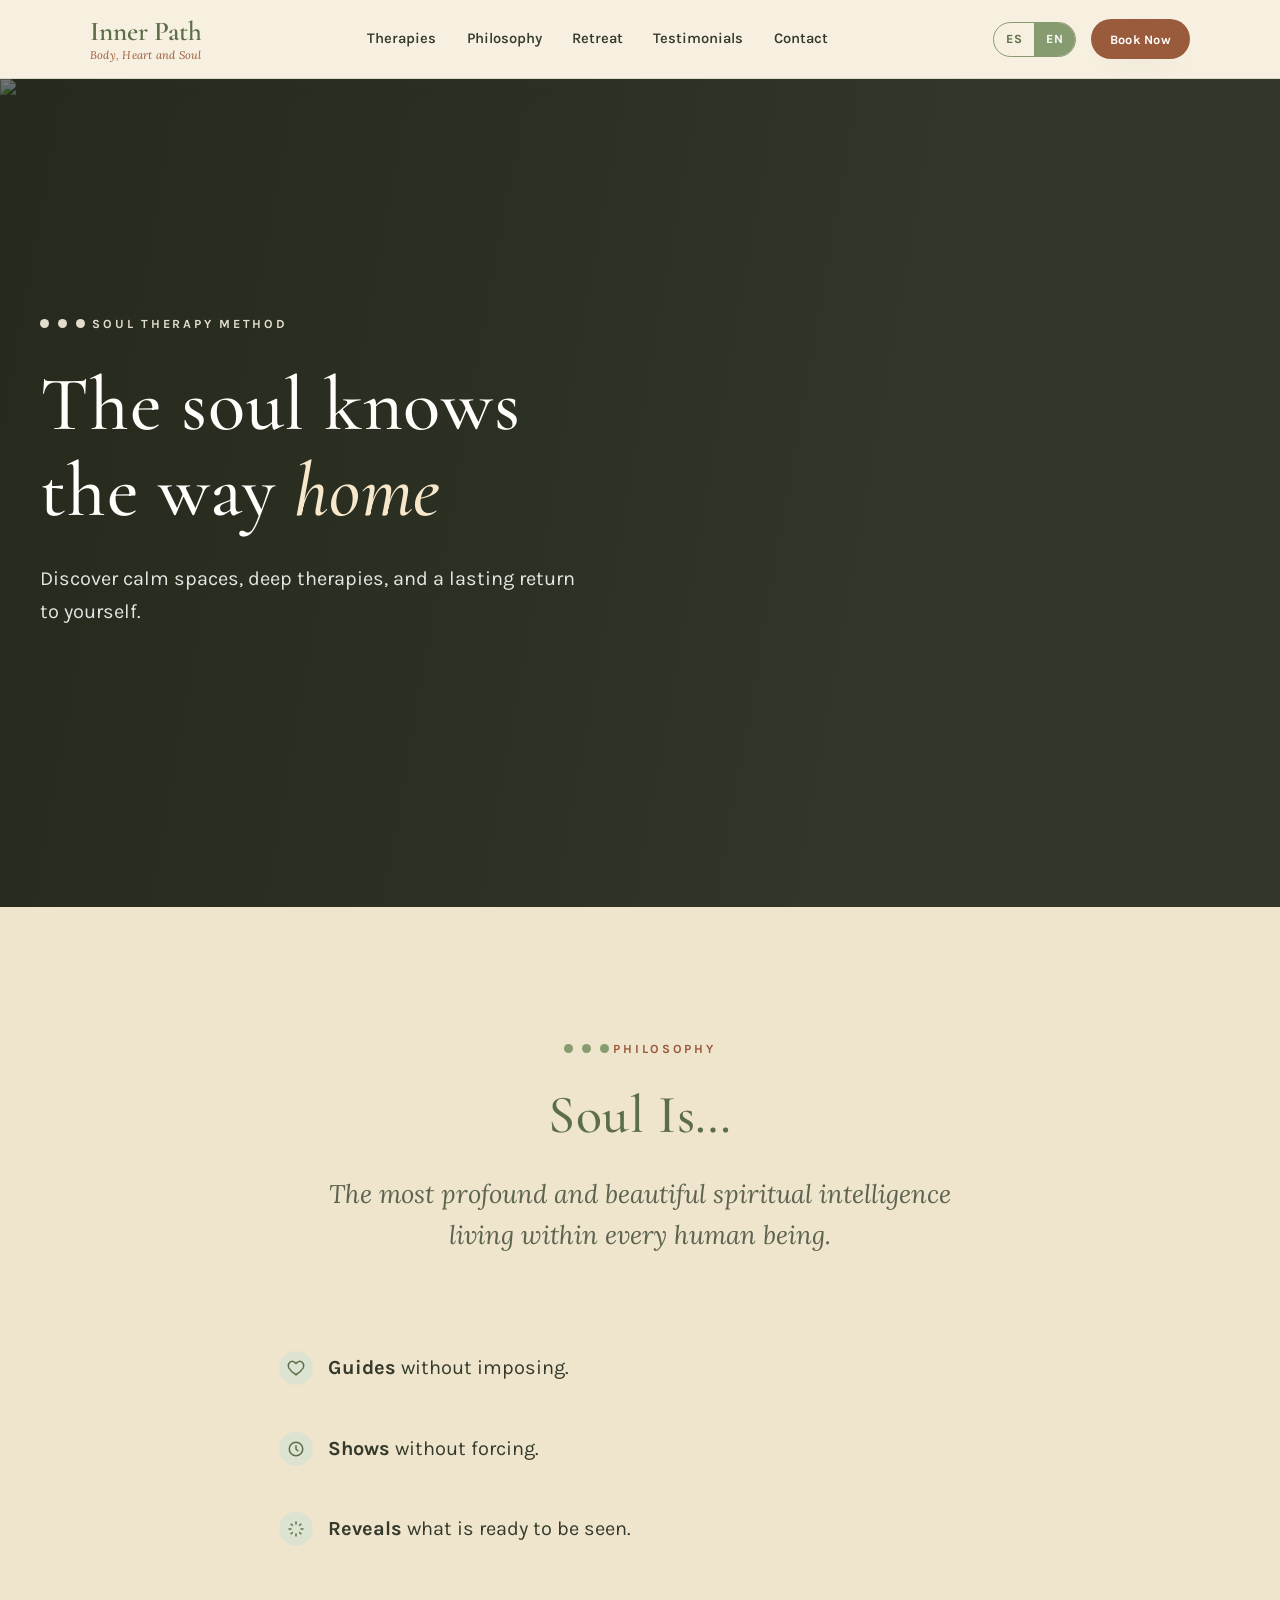
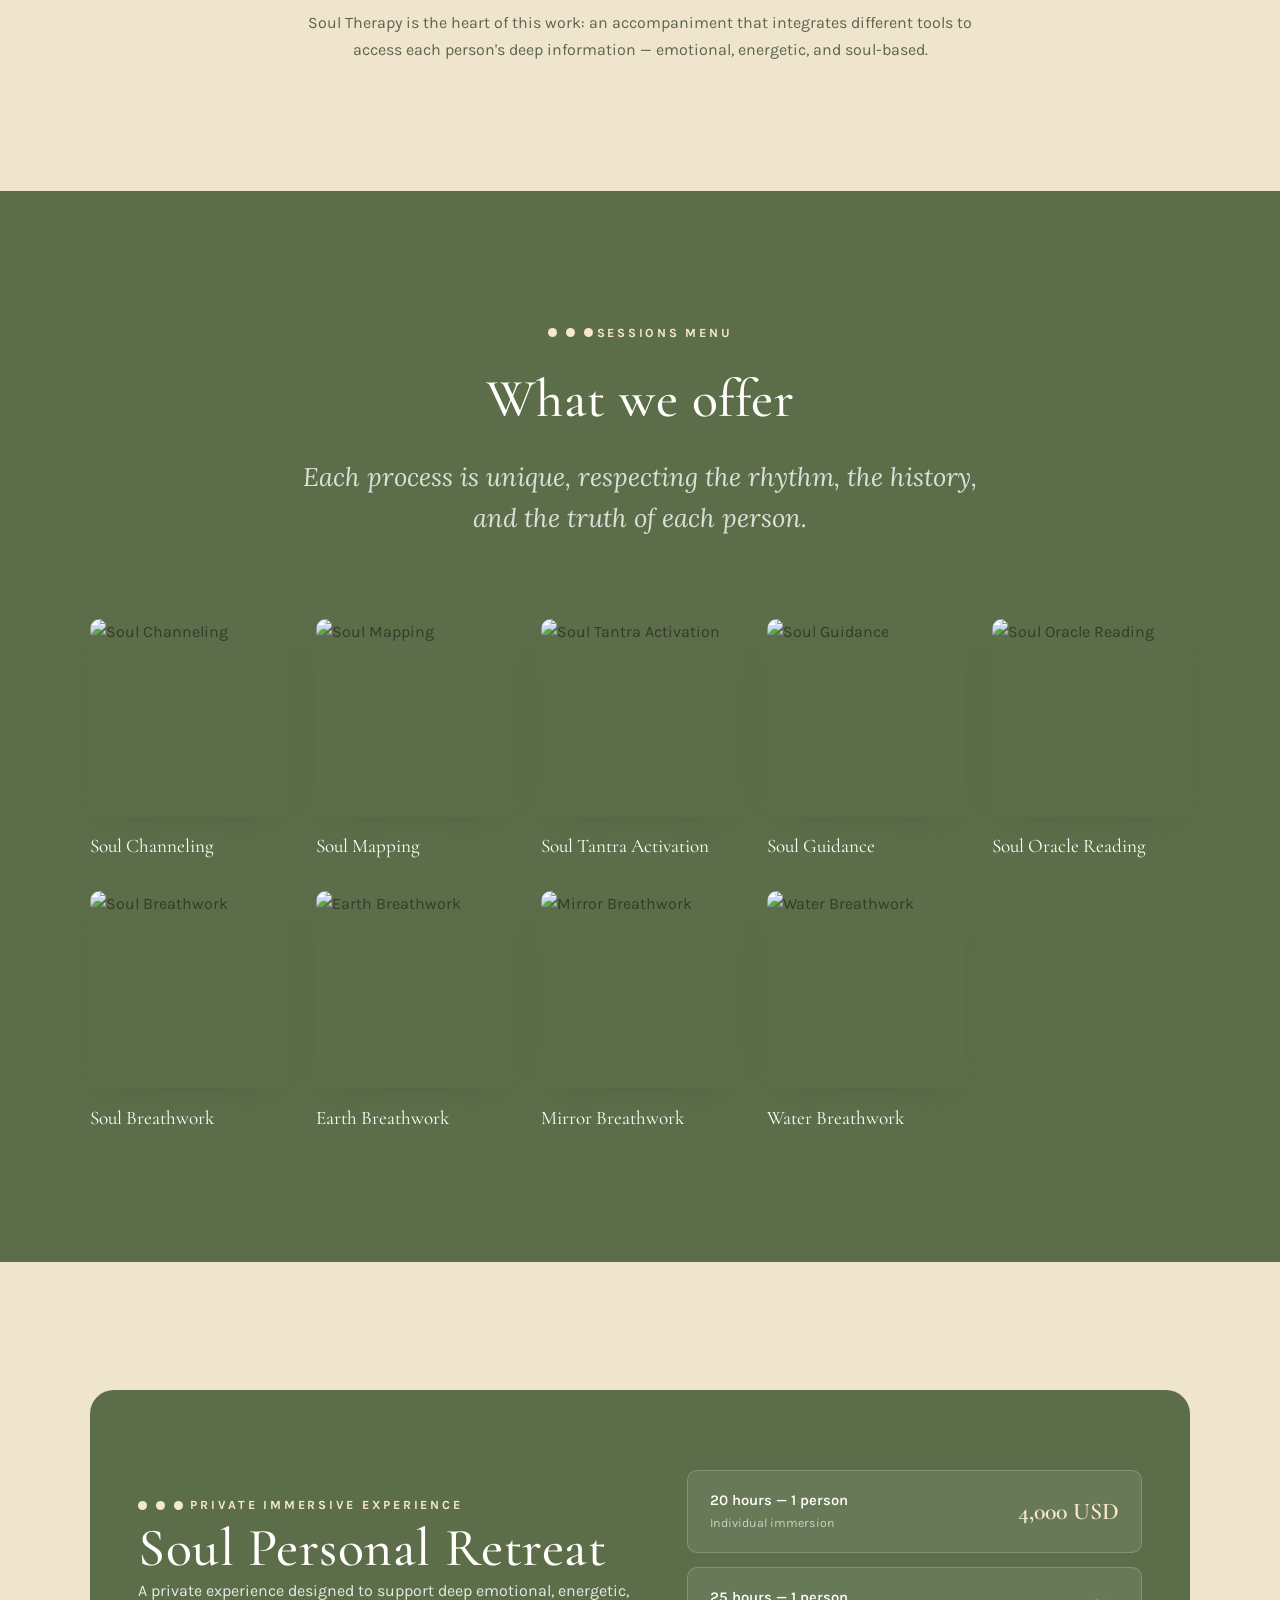
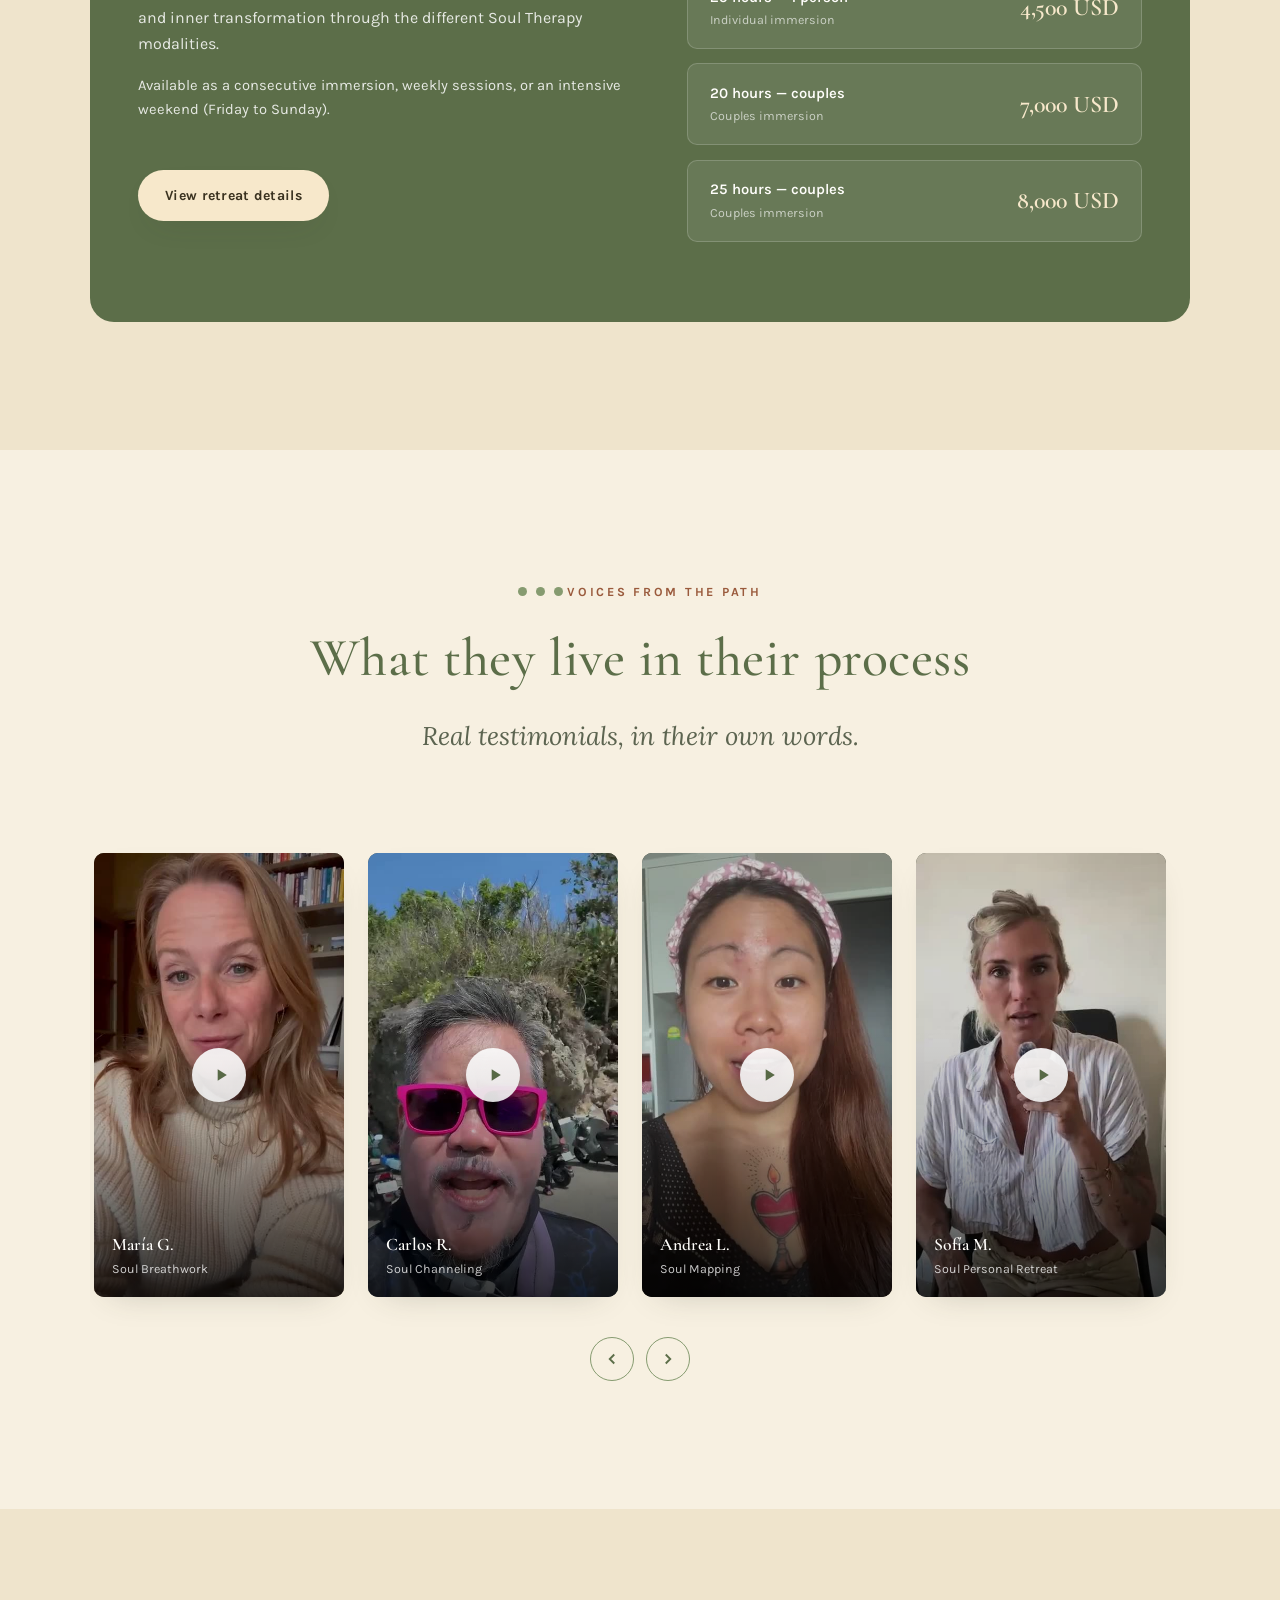
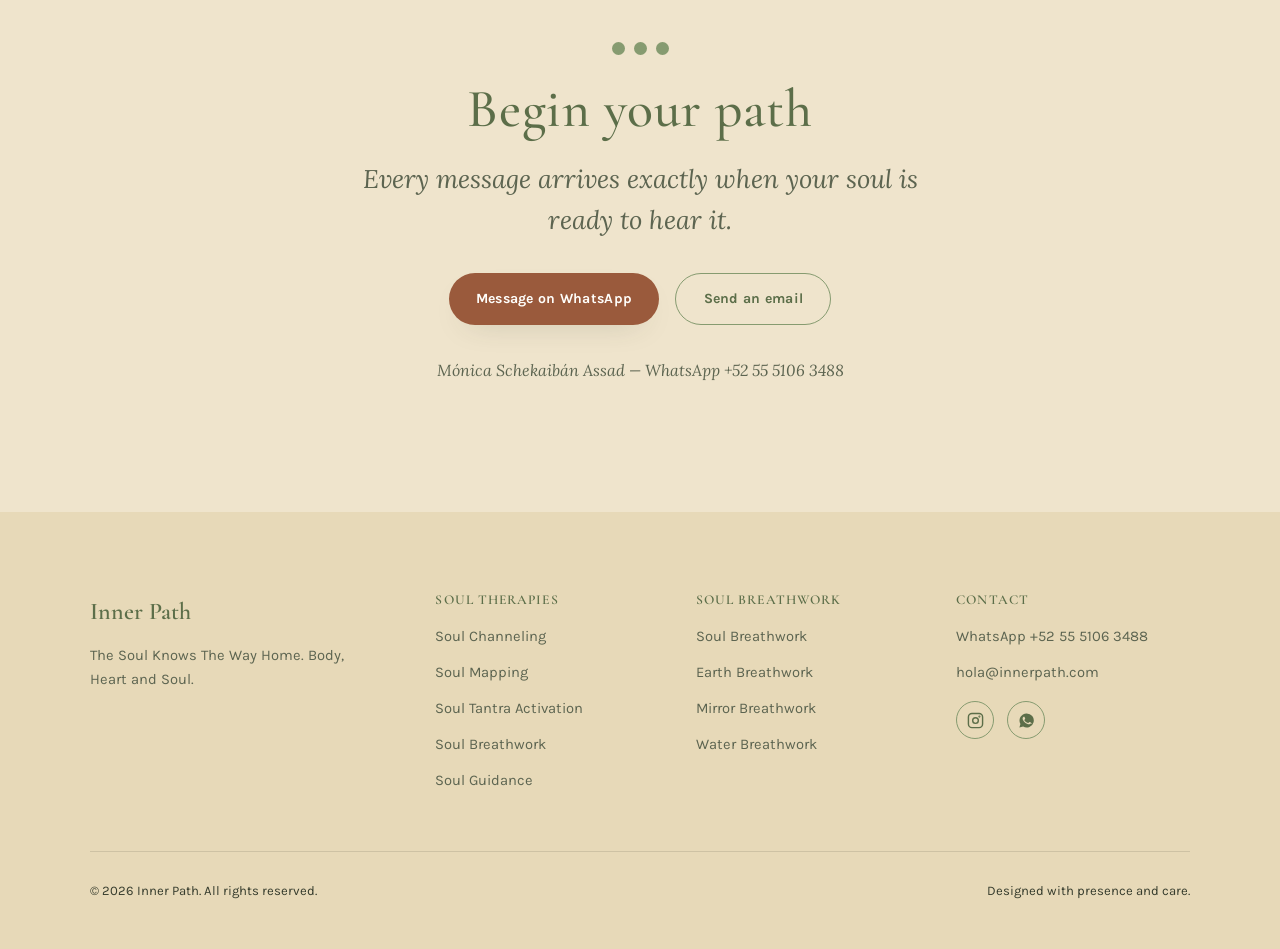
==== commit 74eb0b01: "moni changes" ====
--- a/index.html
+++ b/index.html
@@ -106,9 +106,6 @@
         <span lang-content="es">Descubre espacios de calma, terapias profundas y un retorno duradero hacia ti mismo.</span>
         <span lang-content="en">Discover calm spaces, deep therapies, and a lasting return to yourself.</span>
       </p>
-      <a href="https://wa.me/525551063488" class="btn btn-on-photo" target="_blank" rel="noopener">
-        <span lang-content="es">Agendar una sesión</span><span lang-content="en">Book An Appointment</span>
-      </a>
     </div>
   </section>
 
@@ -153,41 +150,7 @@
       </p>
     </div>
   </section>
-
-  <!-- ====================== SPLIT: MODALIDADES / RETIRO ====================== -->
-  <section class="path-split" style="padding: 0;">
-    <div class="path-split__panel">
-      <img class="path-split__bg" src="https://picsum.photos/id/1025/960/1280" alt="Espacio interior cálido y sereno" loading="lazy">
-      <div class="path-split__scrim" aria-hidden="true"></div>
-      <a href="#terapias" class="path-split__overlay-link" aria-label="Ver modalidades de Soul Therapy"></a>
-      <div class="path-split__body">
-        <h2 class="path-split__title"><span lang-content="es">Modalidades</span><span lang-content="en">Modalities</span></h2>
-        <div class="path-split__list">
-          <a href="pages/soul-channeling.html">Soul Channeling</a>
-          <a href="pages/soul-mapping.html">Soul Mapping</a>
-          <a href="pages/soul-tantra-activation.html">Soul Tantra Activation</a>
-          <a href="pages/soul-breathwork.html">Soul Breathwork</a>
-          <a href="pages/soul-guidance.html">Soul Guidance</a>
-          <a href="pages/soul-oracle-reading.html">Soul Oracle Reading</a>
-        </div>
-      </div>
-    </div>
-    <div class="path-split__panel">
-      <img class="path-split__bg" src="https://picsum.photos/id/1018/960/1280" alt="Espacio natural sereno para un retiro personal" loading="lazy">
-      <div class="path-split__scrim" aria-hidden="true"></div>
-      <a href="pages/retiro.html" class="path-split__overlay-link" aria-label="Ver Soul Personal Retreat"></a>
-      <div class="path-split__body">
-        <h2 class="path-split__title">Soul Personal Retreat</h2>
-        <div class="path-split__list">
-          <a href="pages/retiro.html"><span lang-content="es">Formato semanal</span><span lang-content="en">Weekly format</span></a>
-          <a href="pages/retiro.html"><span lang-content="es">Inmersión de 5 días</span><span lang-content="en">5-day immersion</span></a>
-          <a href="pages/retiro.html"><span lang-content="es">Fin de semana intensivo</span><span lang-content="en">Intensive weekend</span></a>
-          <a href="pages/retiro.html"><span lang-content="es">Individual o en pareja</span><span lang-content="en">Individual or couples</span> <span class="path-split__badge"><span lang-content="es">Desde 4,000 USD</span><span lang-content="en">From 4,000 USD</span></span></a>
-        </div>
-      </div>
-    </div>
-  </section>
-
+  
   <!-- ====================== GRID DE TERAPIAS ====================== -->
   <section id="terapias" class="offer-section">
     <div class="wrap">
@@ -224,6 +187,20 @@
           <span class="offer-item__name">Soul Tantra Activation</span>
         </a>
 
+        <a href="pages/soul-guidance.html" class="offer-item">
+          <div class="offer-item__media">
+            <img src="https://picsum.photos/id/177/500/500" alt="Soul Guidance" width="500" height="500" loading="lazy">
+          </div>
+          <span class="offer-item__name">Soul Guidance</span>
+        </a>
+
+        <a href="pages/soul-oracle-reading.html" class="offer-item">
+          <div class="offer-item__media">
+            <img src="https://picsum.photos/id/1040/500/500" alt="Soul Oracle Reading" width="500" height="500" loading="lazy">
+          </div>
+          <span class="offer-item__name">Soul Oracle Reading</span>
+        </a>        
+        
         <a href="pages/soul-breathwork.html" class="offer-item">
           <div class="offer-item__media">
             <img src="https://picsum.photos/id/1062/500/500" alt="Soul Breathwork" width="500" height="500" loading="lazy">
@@ -250,21 +227,7 @@
             <img src="https://picsum.photos/id/1053/500/500" alt="Water Breathwork" width="500" height="500" loading="lazy">
           </div>
           <span class="offer-item__name">Water Breathwork</span>
-        </a>
-
-        <a href="pages/soul-guidance.html" class="offer-item">
-          <div class="offer-item__media">
-            <img src="https://picsum.photos/id/177/500/500" alt="Soul Guidance" width="500" height="500" loading="lazy">
-          </div>
-          <span class="offer-item__name">Soul Guidance</span>
-        </a>
-
-        <a href="pages/soul-oracle-reading.html" class="offer-item">
-          <div class="offer-item__media">
-            <img src="https://picsum.photos/id/1040/500/500" alt="Soul Oracle Reading" width="500" height="500" loading="lazy">
-          </div>
-          <span class="offer-item__name">Soul Oracle Reading</span>
-        </a>
+        </a>        
 
       </div>
     </div>
@@ -328,55 +291,7 @@
     </div>
   </section>
 
-  <!-- ====================== HOW IT WORKS (formatos del retiro) ====================== -->
-  <section class="how-it-works">
-    <img class="how-it-works__bg" src="https://picsum.photos/id/1018/1920/1000" alt="Espacio sereno preparado para una experiencia de retiro" loading="lazy">
-    <div class="how-it-works__scrim" aria-hidden="true"></div>
-    <div class="wrap how-it-works__inner">
-      <div class="section-intro">
-        <span class="dots"><span></span><span></span><span></span></span>
-        <p class="eyebrow"><span lang-content="es">Cómo funciona</span><span lang-content="en">How it works</span></p>
-        <h2><span lang-content="es">Tres formas de vivir tu retiro</span><span lang-content="en">Three ways to experience your retreat</span></h2>
-        <p class="lede">
-          <span lang-content="es">Elige el ritmo que mejor se adapte a tu proceso.</span>
-          <span lang-content="en">Choose the rhythm that best fits your process.</span>
-        </p>
-      </div>
-
-      <div class="steps-grid">
-        <div class="step-card">
-          <div class="step-card__num">01</div>
-          <h3 class="step-card__title"><span lang-content="es">Semanal</span><span lang-content="en">Weekly</span></h3>
-          <p class="step-card__desc">
-            <span lang-content="es">Sesiones de 4 a 5 horas distribuidas a lo largo de varias semanas, permitiendo integración entre cada encuentro.</span>
-            <span lang-content="en">4 to 5 hour sessions spread across several weeks, allowing integration between each encounter.</span>
-          </p>
-        </div>
-        <div class="step-card">
-          <div class="step-card__num">02</div>
-          <h3 class="step-card__title"><span lang-content="es">Inmersión de 5 días</span><span lang-content="en">5-Day Immersion</span></h3>
-          <p class="step-card__desc">
-            <span lang-content="es">Las 20 a 25 horas totales distribuidas en 5 días consecutivos, para un proceso intensivo y sostenido.</span>
-            <span lang-content="en">The total 20 to 25 hours spread across 5 consecutive days, for an intensive and sustained process.</span>
-          </p>
-        </div>
-        <div class="step-card">
-          <div class="step-card__num">03</div>
-          <h3 class="step-card__title"><span lang-content="es">Fin de semana intensivo</span><span lang-content="en">Intensive Weekend</span></h3>
-          <p class="step-card__desc">
-            <span lang-content="es">Las 20 a 25 horas concentradas de viernes a domingo.</span>
-            <span lang-content="en">The 20 to 25 hours concentrated from Friday to Sunday.</span>
-          </p>
-        </div>
-      </div>
-
-      <div class="text-center mt-lg">
-        <a href="pages/retiro.html" class="btn btn-on-photo">
-          <span lang-content="es">Ver detalles e inversión</span><span lang-content="en">View details & investment</span>
-        </a>
-      </div>
-    </div>
-  </section>
+  
 
   <!-- ====================== TESTIMONIALES ====================== -->
   <section id="testimoniales">
@@ -507,7 +422,7 @@
         </p>
       </div>
       <div>
-        <h4><span lang-content="es">Terapias</span><span lang-content="en">Therapies</span></h4>
+        <h4><span lang-content="es">Soul Therapies</span><span lang-content="en">Soul Therapies</span></h4>
         <ul>
           <li><a href="pages/soul-channeling.html">Soul Channeling</a></li>
           <li><a href="pages/soul-mapping.html">Soul Mapping</a></li>
@@ -517,13 +432,13 @@
         </ul>
       </div>
       <div>
-        <h4><span lang-content="es">Más</span><span lang-content="en">More</span></h4>
+        <h4><span lang-content="es">Soul Breathwork</span><span lang-content="en">Soul Breathwork</span></h4>
         <ul>
-          <li><a href="pages/soul-oracle-reading.html">Soul Oracle Reading</a></li>
-          <li><a href="pages/retiro.html"><span lang-content="es">Soul Personal Retreat</span><span lang-content="en">Soul Personal Retreat</span></a></li>
-          <li><a href="#testimoniales"><span lang-content="es">Testimonios</span><span lang-content="en">Testimonials</span></a></li>
-          <li><a href="#soul-is"><span lang-content="es">Filosofía</span><span lang-content="en">Philosophy</span></a></li>
-        </ul>
+        <li><a href="./soul-breathwork.html">Soul Breathwork</a></li>
+        <li><a href="./earth-breathwork.html">Earth Breathwork</a></li>
+        <li><a href="./mirror-breathwork.html">Mirror Breathwork</a></li>
+        <li><a href="./water-breathwork.html">Water Breathwork</a></li>
+      </ul>
       </div>
       <div>
         <h4><span lang-content="es">Contacto</span><span lang-content="en">Contact</span></h4>
--- a/css/styles.css
+++ b/css/styles.css
@@ -134,7 +134,7 @@
 .lede {
   font-family: var(--font-accent);
   font-style: italic;
-  font-size: clamp(1.15rem, 2vw, 1.45rem);
+  font-size: clamp(18.4px, 2vw, 1.625rem);
   color: var(--color-text-soft);
   line-height: 1.6;
 }
@@ -768,10 +768,12 @@
   align-items: flex-start;
   gap: 0.9rem;
   padding: 1rem 1.2rem;
-  background: var(--color-white);
-  border-radius: var(--radius-md);
-  border: 1px solid var(--color-line);
-}
+}
+
+.benefit-item span {
+  font-size: 1.25rem;
+}
+
 .benefit-item__icon {
   flex-shrink: 0;
   width: 34px; height: 34px;
@@ -1106,3 +1108,7 @@
 [lang-content] { display: none; }
 [lang-content].is-active { display: revert; }
 span[lang-content].is-active { display: inline; }
+
+.mt-10 {
+  margin-top: 10px;
+}
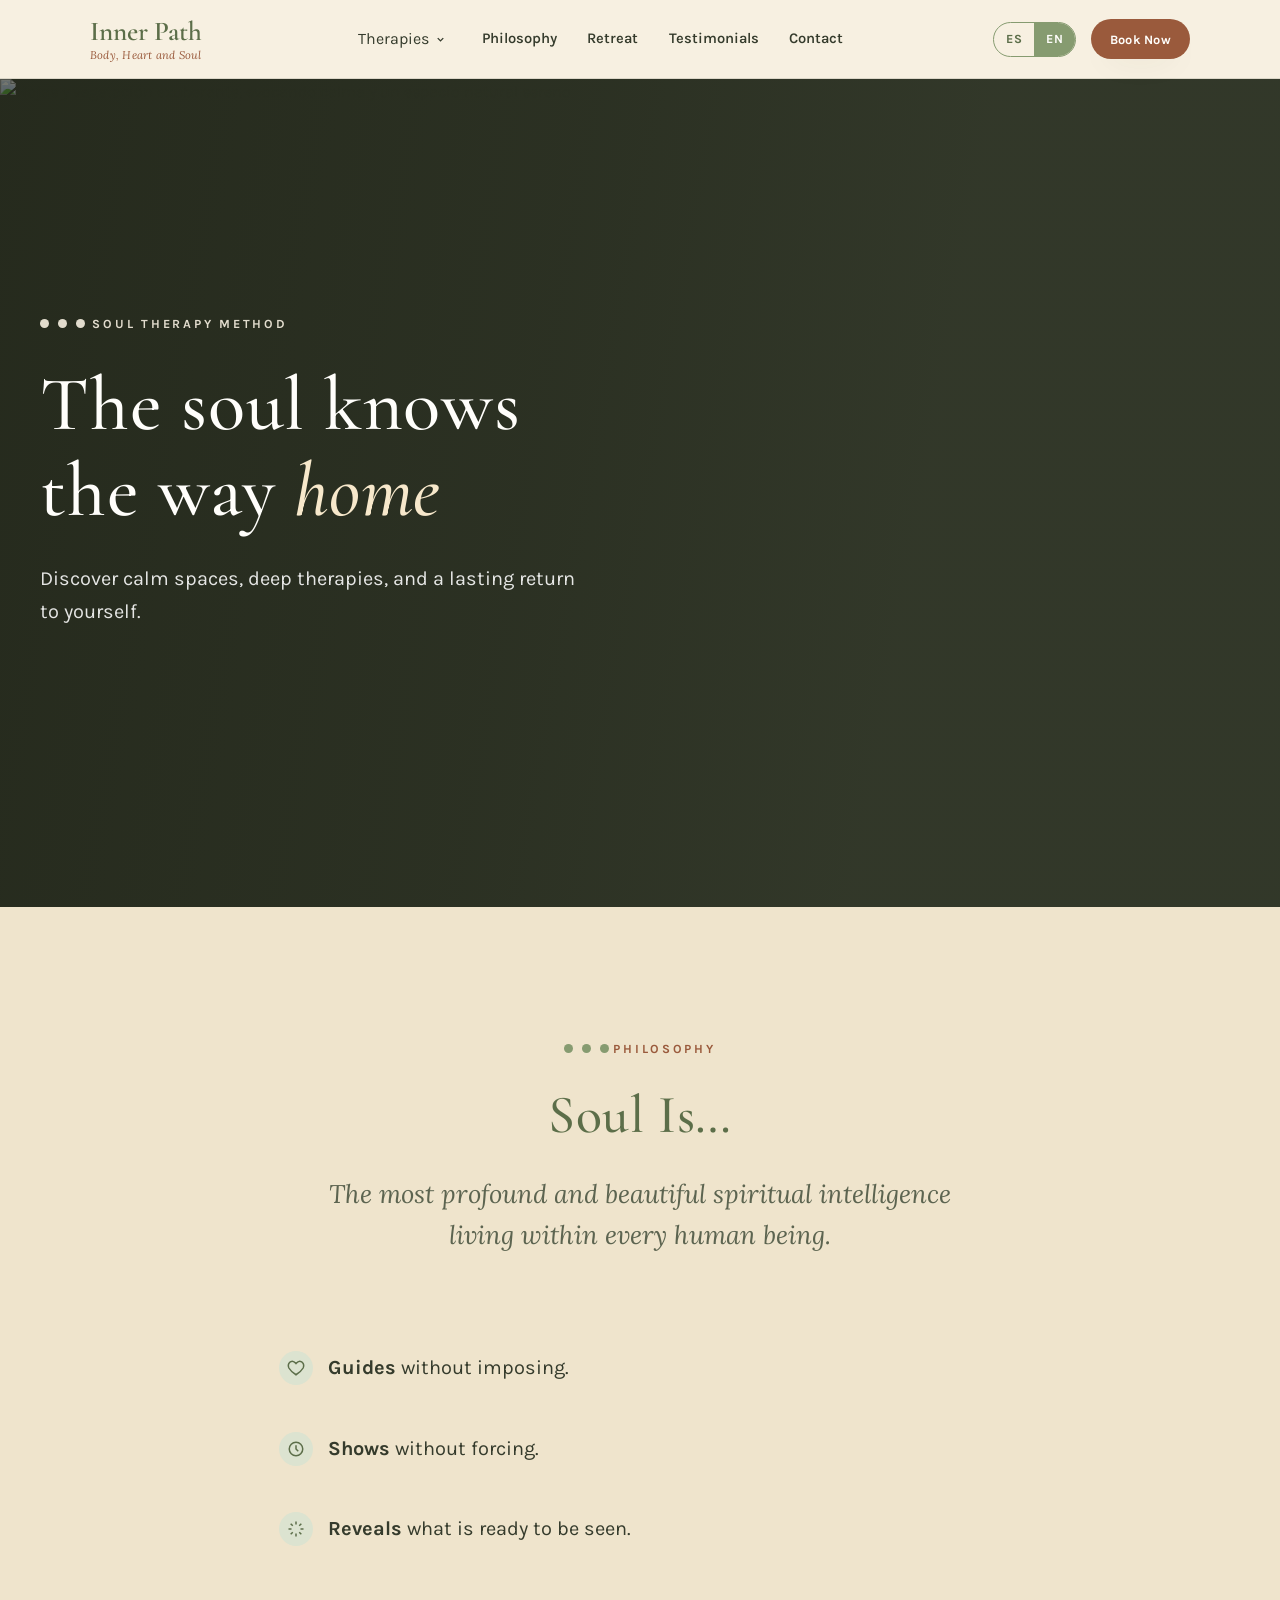
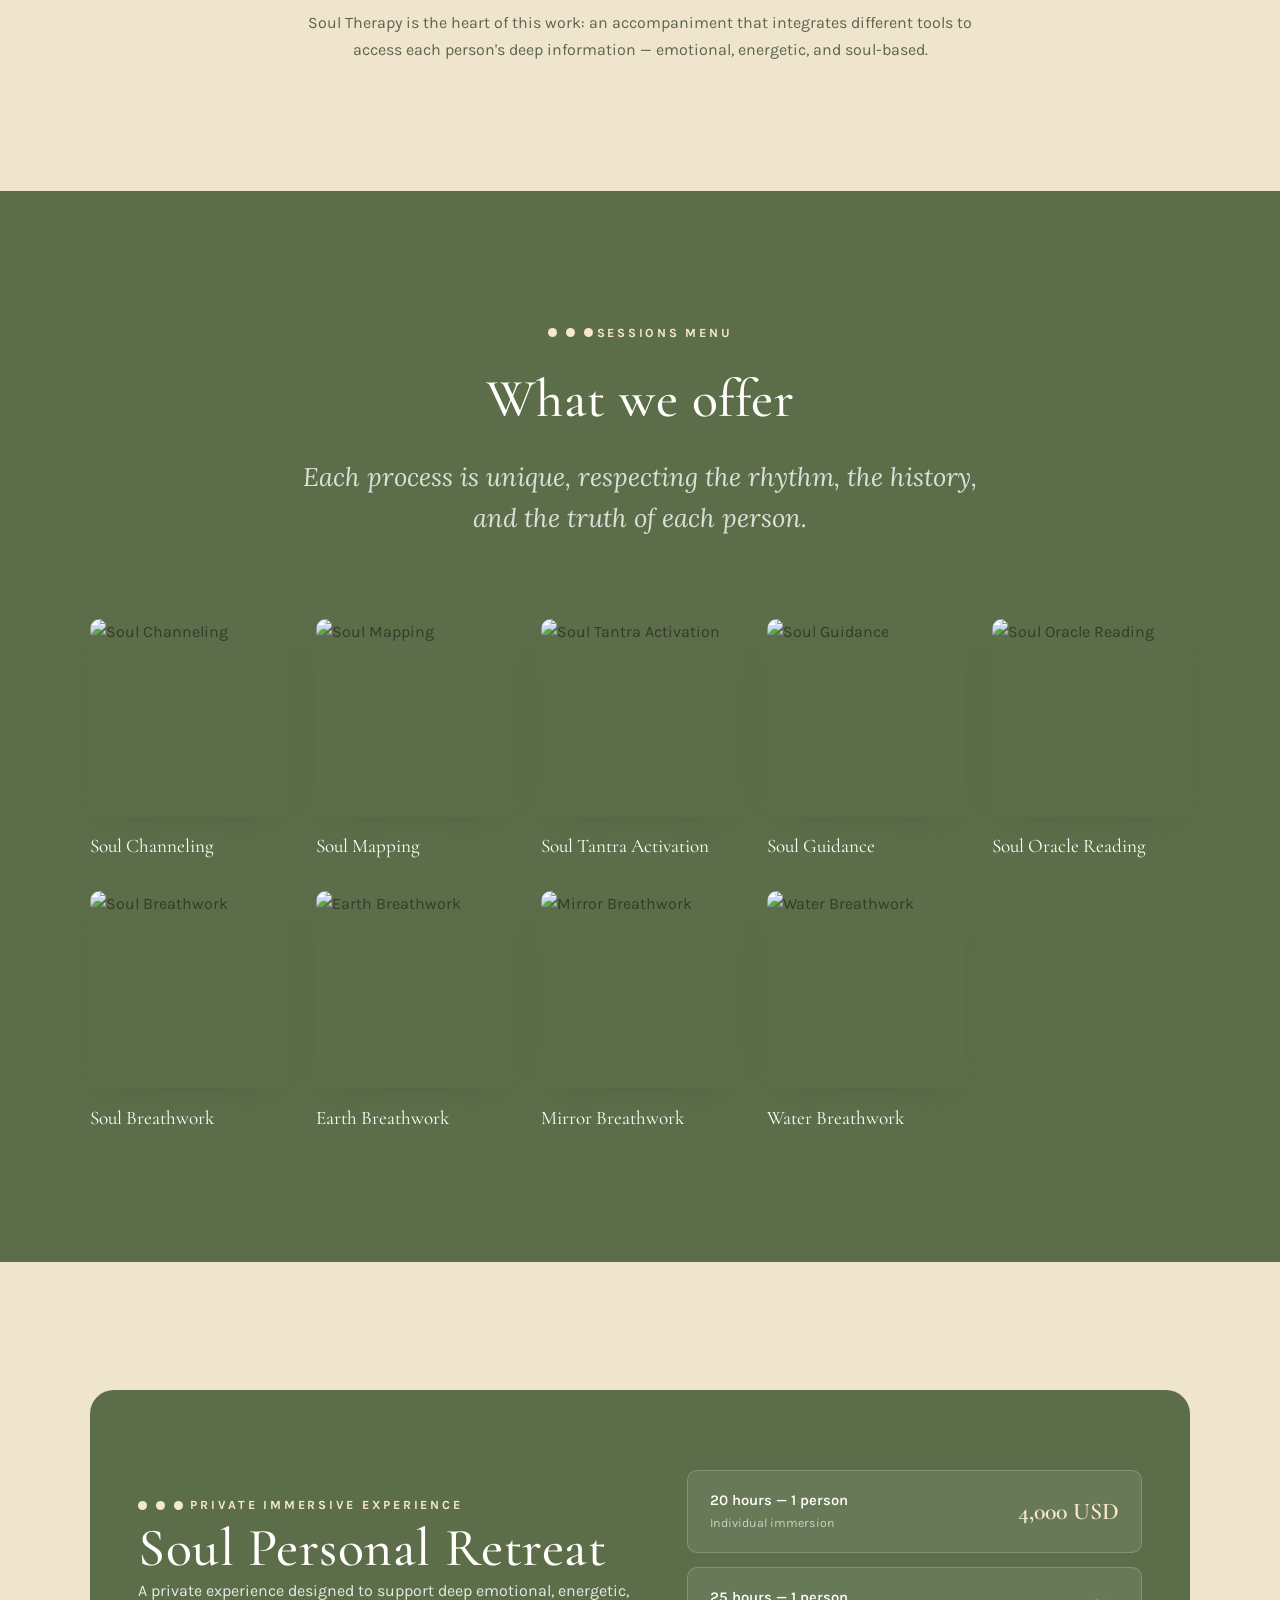
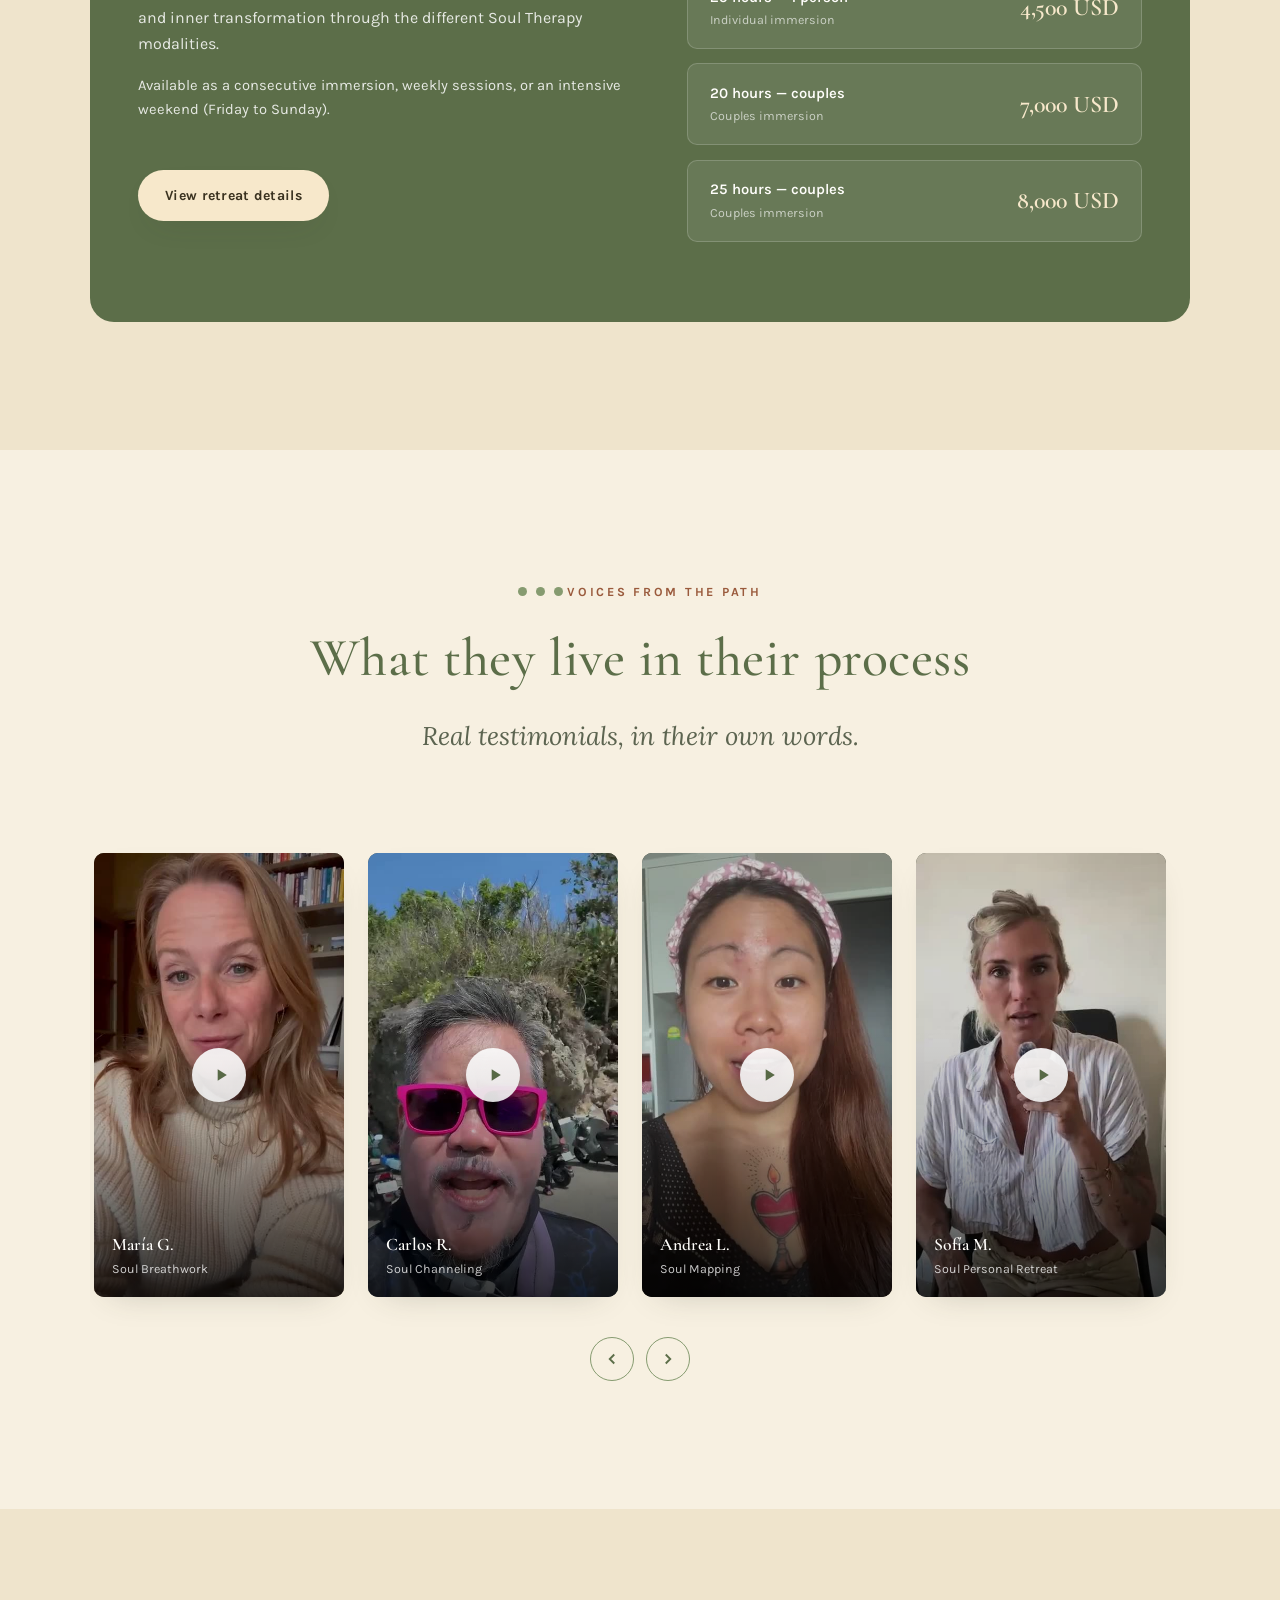
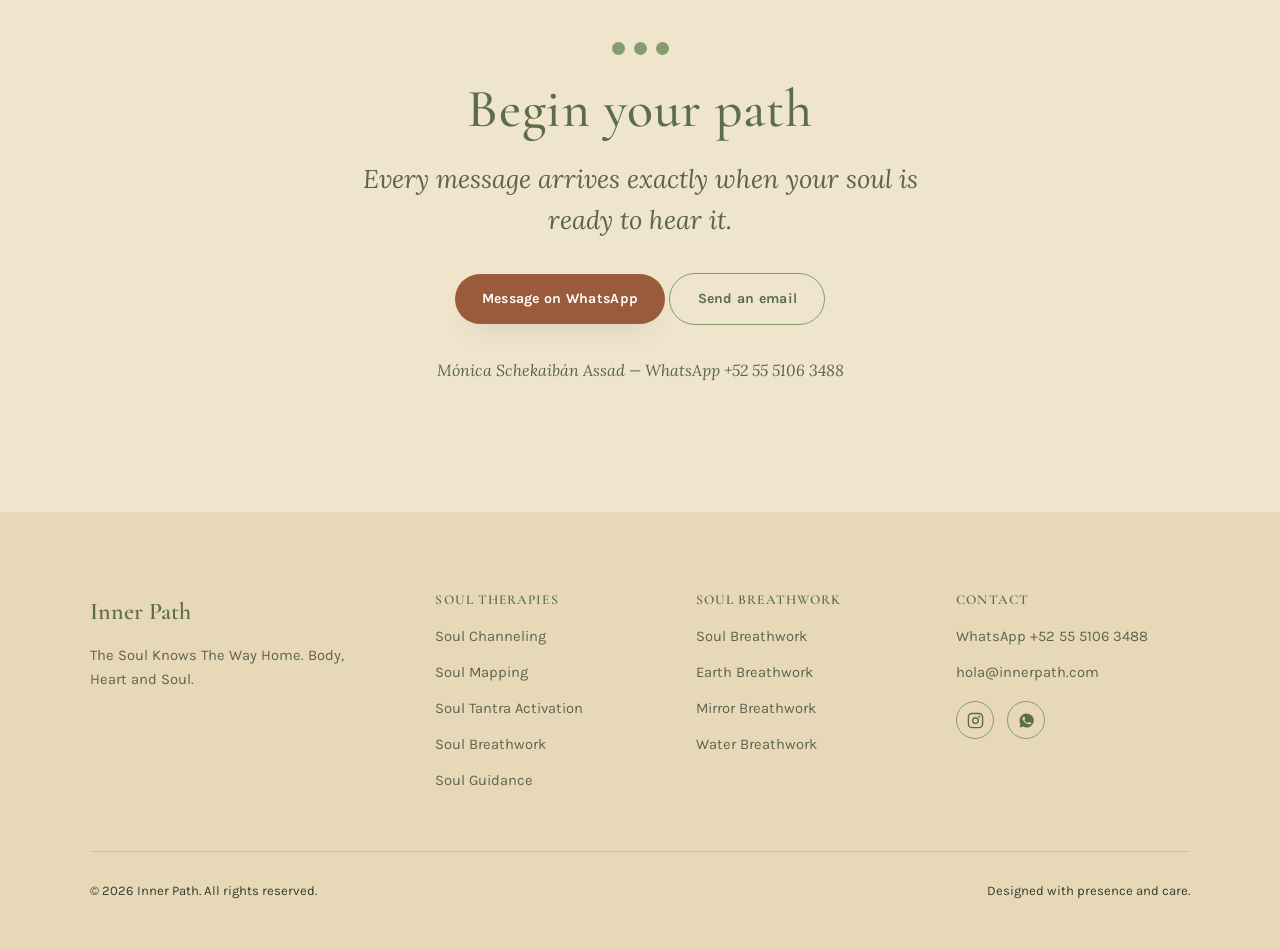
==== commit 882f9c65: "sub menu" ====
--- a/index.html
+++ b/index.html
@@ -46,9 +46,23 @@
     </a>
 
     <nav class="main-nav" aria-label="Navegación principal">
-      <a href="#terapias">
-        <span lang-content="es">Terapias</span><span lang-content="en">Therapies</span>
-      </a>
+      <div class="has-submenu">
+        <button type="button" class="submenu-trigger" aria-expanded="false" aria-haspopup="true">
+          <span lang-content="es">Terapias</span><span lang-content="en">Therapies</span>
+          <svg width="11" height="11" viewBox="0 0 24 24" fill="none" stroke="currentColor" stroke-width="3"><path d="M6 9l6 6 6-6"/></svg>
+        </button>
+        <div class="submenu">
+          <a href="pages/soul-channeling.html">Soul Channeling</a>
+          <a href="pages/soul-mapping.html">Soul Mapping</a>
+          <a href="pages/soul-tantra-activation.html">Soul Tantra Activation</a>
+          <a href="pages/soul-breathwork.html">Soul Breathwork</a>
+          <a href="pages/earth-breathwork.html">Earth Breathwork</a>
+          <a href="pages/mirror-breathwork.html">Mirror Breathwork</a>
+          <a href="pages/water-breathwork.html">Water Breathwork</a>
+          <a href="pages/soul-guidance.html">Soul Guidance</a>
+          <a href="pages/soul-oracle-reading.html">Soul Oracle Reading</a>
+        </div>
+      </div>
       <a href="#soul-is">
         <span lang-content="es">Filosofía</span><span lang-content="en">Philosophy</span>
       </a>
@@ -78,7 +92,23 @@
   </div>
 
   <nav class="mobile-nav" id="mobile-nav" aria-label="Navegación móvil">
-    <a href="#terapias"><span lang-content="es">Terapias</span><span lang-content="en">Therapies</span></a>
+    <button type="button" class="mobile-submenu-trigger" aria-expanded="false" aria-controls="mobile-submenu-terapias">
+      <span><span lang-content="es">Terapias</span><span lang-content="en">Therapies</span></span>
+      <svg width="12" height="12" viewBox="0 0 24 24" fill="none" stroke="currentColor" stroke-width="3"><path d="M6 9l6 6 6-6"/></svg>
+    </button>
+    <div class="mobile-submenu" id="mobile-submenu-terapias">
+      <div class="mobile-submenu__inner">
+        <a href="pages/soul-channeling.html">Soul Channeling</a>
+        <a href="pages/soul-mapping.html">Soul Mapping</a>
+        <a href="pages/soul-tantra-activation.html">Soul Tantra Activation</a>
+        <a href="pages/soul-breathwork.html">Soul Breathwork</a>
+        <a href="pages/earth-breathwork.html">Earth Breathwork</a>
+        <a href="pages/mirror-breathwork.html">Mirror Breathwork</a>
+        <a href="pages/water-breathwork.html">Water Breathwork</a>
+        <a href="pages/soul-guidance.html">Soul Guidance</a>
+        <a href="pages/soul-oracle-reading.html">Soul Oracle Reading</a>
+      </div>
+    </div>
     <a href="#soul-is"><span lang-content="es">Filosofía</span><span lang-content="en">Philosophy</span></a>
     <a href="#retiro"><span lang-content="es">Retiro</span><span lang-content="en">Retreat</span></a>
     <a href="#testimoniales"><span lang-content="es">Testimonios</span><span lang-content="en">Testimonials</span></a>
@@ -434,10 +464,10 @@
       <div>
         <h4><span lang-content="es">Soul Breathwork</span><span lang-content="en">Soul Breathwork</span></h4>
         <ul>
-        <li><a href="./soul-breathwork.html">Soul Breathwork</a></li>
-        <li><a href="./earth-breathwork.html">Earth Breathwork</a></li>
-        <li><a href="./mirror-breathwork.html">Mirror Breathwork</a></li>
-        <li><a href="./water-breathwork.html">Water Breathwork</a></li>
+        <li><a href="pages/soul-breathwork.html">Soul Breathwork</a></li>
+        <li><a href="pages/earth-breathwork.html">Earth Breathwork</a></li>
+        <li><a href="pages/mirror-breathwork.html">Mirror Breathwork</a></li>
+        <li><a href="pages/water-breathwork.html">Water Breathwork</a></li>
       </ul>
       </div>
       <div>
--- a/css/styles.css
+++ b/css/styles.css
@@ -164,7 +164,6 @@
   display: inline-block;
 }
 .dots.dots--lg span { width: 13px; height: 13px; }
-.dots.dots--terracotta span { background: var(--color-terracotta); }
 
 .section-intro {
   max-width: 680px;
@@ -262,6 +261,173 @@
 }
 .main-nav a:hover::after { right: 0; }
 
+/* ---------- Submenú "Terapias" (dropdown desktop) ---------- */
+.has-submenu {
+  position: relative;
+}
+.has-submenu > .submenu-trigger {
+  display: inline-flex;
+  align-items: center;
+  gap: 0.35rem;
+  background: none;
+  border: none;
+  cursor: pointer;
+  font: inherit;
+}
+.has-submenu > .submenu-trigger svg {
+  transition: transform 0.2s var(--ease);
+  flex-shrink: 0;
+}
+.has-submenu.is-open > .submenu-trigger svg {
+  transform: rotate(180deg);
+}
+.submenu {
+  position: absolute;
+  top: 100%;
+  left: 50%;
+  transform: translateX(-50%) translateY(8px);
+  min-width: 240px;
+  background: var(--color-white);
+  border-radius: var(--radius-md);
+  box-shadow: var(--shadow-soft);
+  border: 1px solid var(--color-line);
+  padding: 0.6rem;
+  display: grid;
+  gap: 0.1rem;
+  opacity: 0;
+  visibility: hidden;
+  pointer-events: none;
+  transition: opacity 0.2s var(--ease), transform 0.2s var(--ease), visibility 0.2s;
+  z-index: 50;
+}
+/* Zona de margen invisible que conecta el trigger con el submenu,
+   evita que el dropdown se cierre al cruzar el espacio entre ambos */
+.has-submenu::after {
+  content: "";
+  position: absolute;
+  top: 100%;
+  left: 50%;
+  transform: translateX(-50%);
+  width: 100%;
+  min-width: 240px;
+  height: 14px;
+}
+.has-submenu.is-open .submenu {
+  opacity: 1;
+  visibility: visible;
+  pointer-events: auto;
+  transform: translateX(-50%) translateY(4px);
+}
+.submenu a {
+  display: block;
+  padding: 0.55rem 0.8rem;
+  border-radius: var(--radius-sm);
+  font-size: 0.86rem;
+  font-weight: 600;
+  color: var(--color-text);
+  white-space: nowrap;
+}
+.submenu a:hover {
+  background: var(--color-sage-pale);
+  color: var(--color-sage-dark);
+}
+.submenu a.is-current {
+  background: var(--color-sage-pale);
+  color: var(--color-sage-dark);
+  font-weight: 700;
+}
+.submenu a::after { content: none; }
+
+/* ---------- Submenú en menú móvil (acordeón) ---------- */
+.mobile-submenu-trigger {
+  width: 100%;
+  display: flex;
+  align-items: center;
+  justify-content: space-between;
+  background: none;
+  border: none;
+  font: inherit;
+  font-weight: 600;
+  text-align: left;
+  cursor: pointer;
+  padding: 1rem 0.6rem;
+  margin: 0 -0.6rem;
+  border-bottom: 1px solid var(--color-line);
+  border-radius: var(--radius-sm);
+  color: var(--color-text);
+  transition: background 0.2s var(--ease), color 0.2s var(--ease);
+  -webkit-tap-highlight-color: transparent;
+}
+.mobile-submenu-trigger[aria-expanded="true"] {
+  background: var(--color-sage-pale);
+  color: var(--color-sage-dark);
+  border-bottom-color: transparent;
+}
+.mobile-submenu-trigger svg {
+  transition: transform 0.25s var(--ease);
+  flex-shrink: 0;
+  color: var(--color-sage);
+}
+.mobile-submenu-trigger[aria-expanded="true"] svg {
+  transform: rotate(180deg);
+  color: var(--color-sage-dark);
+}
+.mobile-submenu {
+  display: grid;
+  grid-template-rows: 0fr;
+  transition: grid-template-rows 0.3s var(--ease);
+  background: var(--color-bg-alt);
+  border-radius: 0 0 var(--radius-sm) var(--radius-sm);
+  margin: 0 -0.6rem 0.3rem;
+}
+.mobile-submenu.is-open {
+  grid-template-rows: 1fr;
+  border-bottom: 1px solid var(--color-line);
+}
+.mobile-submenu__inner {
+  overflow: hidden;
+}
+.mobile-submenu a {
+  display: flex;
+  align-items: center;
+  gap: 0.6rem;
+  padding: 0.8rem 1rem 0.8rem 1.8rem;
+  border-top: 1px solid var(--color-line);
+  font-size: 0.92rem;
+  font-weight: 500;
+  color: var(--color-text-soft);
+  position: relative;
+  transition: background 0.2s var(--ease), color 0.2s var(--ease), padding-left 0.2s var(--ease);
+}
+.mobile-submenu a::before {
+  content: "";
+  width: 5px;
+  height: 5px;
+  border-radius: 50%;
+  background: var(--color-sage);
+  flex-shrink: 0;
+  opacity: 0.6;
+  transition: opacity 0.2s var(--ease), transform 0.2s var(--ease);
+}
+.mobile-submenu a:active {
+  background: var(--color-sage-pale);
+  color: var(--color-sage-dark);
+  padding-left: 2.1rem;
+}
+.mobile-submenu a:active::before {
+  opacity: 1;
+  transform: scale(1.3);
+}
+.mobile-submenu a.is-current {
+  color: var(--color-sage-dark);
+  font-weight: 700;
+  background: var(--color-sage-pale);
+}
+.mobile-submenu a.is-current::before {
+  opacity: 1;
+  background: var(--color-terracotta);
+}
+
 .header-actions {
   display: flex;
   align-items: center;
@@ -347,72 +513,8 @@
 @media (min-width: 980px) { .mobile-nav { display: none !important; } }
 
 /* ============================================
-   HERO
-   ============================================ */
-.hero {
-  position: relative;
-  padding: var(--space-xl) 0 var(--space-2xl);
-  overflow: hidden;
-}
-.hero__bg-shape {
-  position: absolute;
-  top: -10%; right: -12%;
-  width: 620px; height: 620px;
-  border-radius: 50%;
-  background: radial-gradient(circle at 30% 30%, var(--color-sage-pale), transparent 70%);
-  z-index: 0;
-  pointer-events: none;
-}
-.hero__inner {
-  position: relative;
-  z-index: 1;
-  display: grid;
-  grid-template-columns: 1.1fr 1fr;
-  gap: var(--space-xl);
-  align-items: center;
-}
-@media (max-width: 920px) {
-  .hero__inner { grid-template-columns: 1fr; gap: var(--space-lg); }
-}
-
-.hero__eyebrow { margin-bottom: var(--space-md); }
-.hero h1 { margin-bottom: var(--space-md); }
-.hero h1 em {
-  font-style: italic;
-  color: var(--color-terracotta);
-}
-.hero__lede { margin-bottom: var(--space-lg); max-width: 50ch; }
-.hero__ctas { display: flex; flex-wrap: wrap; gap: 1rem; }
-
-.hero__media {
-  position: relative;
-  border-radius: var(--radius-lg);
-  overflow: hidden;
-  box-shadow: var(--shadow-soft);
-  aspect-ratio: 4/5;
-}
-.hero__media img {
-  width: 100%; height: 100%;
-  object-fit: cover;
-}
-.hero__media-caption {
-  position: absolute;
-  bottom: 0; left: 0; right: 0;
-  background: linear-gradient(to top, rgba(53,59,44,0.78), transparent);
-  color: var(--color-white);
-  padding: 2.5rem 1.5rem 1.5rem;
-  font-family: var(--font-accent);
-  font-style: italic;
-}
-
-/* ============================================
    GRID DE TERAPIAS (índice)
    ============================================ */
-.therapy-grid {
-  display: grid;
-  grid-template-columns: repeat(auto-fit, minmax(290px, 1fr));
-  gap: 1.75rem;
-}
 
 .therapy-card {
   background: var(--color-white);
@@ -438,17 +540,6 @@
   transition: transform 0.5s var(--ease);
 }
 .therapy-card:hover .therapy-card__media img { transform: scale(1.06); }
-.therapy-card__duration {
-  position: absolute;
-  top: 0.9rem; right: 0.9rem;
-  background: rgba(53,59,44,0.78);
-  color: var(--color-white);
-  font-size: 0.72rem;
-  font-weight: 700;
-  letter-spacing: 0.03em;
-  padding: 0.35rem 0.7rem;
-  border-radius: 999px;
-}
 .therapy-card__body {
   padding: 1.5rem 1.5rem 1.75rem;
   display: flex;
@@ -467,11 +558,6 @@
   font-size: 1.45rem;
   color: var(--color-sage-dark);
 }
-.therapy-card__desc {
-  font-size: 0.92rem;
-  color: var(--color-text-soft);
-  flex: 1;
-}
 .therapy-card__footer {
   display: flex;
   align-items: center;
@@ -479,12 +565,6 @@
   margin-top: 0.5rem;
   padding-top: 0.9rem;
   border-top: 1px solid var(--color-line);
-}
-.therapy-card__price {
-  font-family: var(--font-display);
-  font-weight: 600;
-  font-size: 1.15rem;
-  color: var(--color-terracotta);
 }
 .therapy-card__link {
   font-size: 0.85rem;
@@ -571,8 +651,7 @@
   background: var(--color-text);
   box-shadow: var(--shadow-card);
 }
-.testimonial-card video,
-.testimonial-card .testimonial-card__poster {
+.testimonial-card video {
   width: 100%; height: 100%;
   object-fit: cover;
   display: block;
@@ -785,36 +864,6 @@
   justify-content: center;
 }
 
-.sub-modalities {
-  display: grid;
-  gap: var(--space-lg);
-  margin-top: var(--space-lg);
-}
-.sub-modality {
-  display: grid;
-  grid-template-columns: 280px 1fr;
-  gap: var(--space-lg);
-  align-items: center;
-  background: var(--color-white);
-  border-radius: var(--radius-lg);
-  overflow: hidden;
-  box-shadow: var(--shadow-card);
-}
-.sub-modality:nth-child(even) { grid-template-columns: 1fr 280px; }
-.sub-modality:nth-child(even) .sub-modality__media { order: 2; }
-@media (max-width: 760px) {
-  .sub-modality, .sub-modality:nth-child(even) { grid-template-columns: 1fr; }
-  .sub-modality:nth-child(even) .sub-modality__media { order: 0; }
-}
-.sub-modality__media { aspect-ratio: 4/3; height: 100%; }
-.sub-modality__media img { width: 100%; height: 100%; object-fit: cover; }
-.sub-modality__body { padding: 1.8rem 2rem 1.8rem 0.5rem; }
-.sub-modality:nth-child(even) .sub-modality__body { padding: 1.8rem 0.5rem 1.8rem 2rem; }
-@media (max-width: 760px) {
-  .sub-modality__body, .sub-modality:nth-child(even) .sub-modality__body { padding: 0 1.5rem 1.8rem; }
-}
-.sub-modality__title { color: var(--color-terracotta); margin-bottom: 0.6rem; font-size: 1.5rem; }
-
 .cta-band {
   margin-top: var(--space-xl);
   text-align: center;
@@ -916,90 +965,6 @@
 .btn-on-photo:hover { background: var(--color-bg); transform: translateY(-2px); }
 
 /* ============================================
-   SPLIT DE DOS COLUMNAS (Modalidades / Retiro)
-   ============================================ */
-.path-split {
-  display: grid;
-  grid-template-columns: 1fr 1fr;
-  min-height: 460px;
-}
-@media (max-width: 820px) {
-  .path-split { grid-template-columns: 1fr; min-height: auto; }
-}
-.path-split__panel {
-  position: relative;
-  display: flex;
-  align-items: center;
-  justify-content: center;
-  overflow: hidden;
-  min-height: 320px;
-  padding: var(--space-md) 1.5rem;
-}
-.path-split__bg {
-  position: absolute;
-  inset: 0;
-  width: 100%;
-  height: 100%;
-  object-fit: cover;
-  z-index: 0;
-  transition: transform 0.6s var(--ease);
-}
-.path-split__panel:hover .path-split__bg { transform: scale(1.05); }
-.path-split__scrim {
-  position: absolute;
-  inset: 0;
-  background: rgba(20,23,14,0.6);
-  z-index: 1;
-}
-.path-split__overlay-link {
-  position: absolute;
-  inset: 0;
-  z-index: 1;
-}
-.path-split__body {
-  position: relative;
-  z-index: 2;
-  text-align: center;
-  color: var(--color-white);
-}
-.path-split__title {
-  color: var(--color-white);
-  margin-bottom: var(--space-md);
-  text-shadow: 0 2px 12px rgba(0,0,0,0.35);
-}
-.path-split__list {
-  display: flex;
-  flex-direction: column;
-  gap: 0.6rem;
-}
-.path-split__list a {
-  display: inline-flex;
-  align-items: center;
-  justify-content: center;
-  gap: 0.6rem;
-  font-size: 1.02rem;
-  font-weight: 600;
-  color: var(--color-white);
-  text-shadow: 0 1px 8px rgba(0,0,0,0.45);
-  padding: 0.35rem 0;
-  transition: color 0.2s var(--ease), text-decoration-color 0.2s var(--ease);
-  position: relative;
-  z-index: 2;
-}
-.path-split__list a:hover { color: var(--color-white); text-decoration: underline; text-underline-offset: 4px; }
-.path-split__badge {
-  display: inline-flex;
-  align-items: center;
-  background: rgba(255,255,255,0.92);
-  color: var(--color-sage-dark);
-  font-size: 0.68rem;
-  font-weight: 700;
-  letter-spacing: 0.02em;
-  padding: 0.22rem 0.6rem;
-  border-radius: 999px;
-}
-
-/* ============================================
    GRID SIMPLIFICADO "WHAT WE OFFER"
    ============================================ */
 .offer-section {
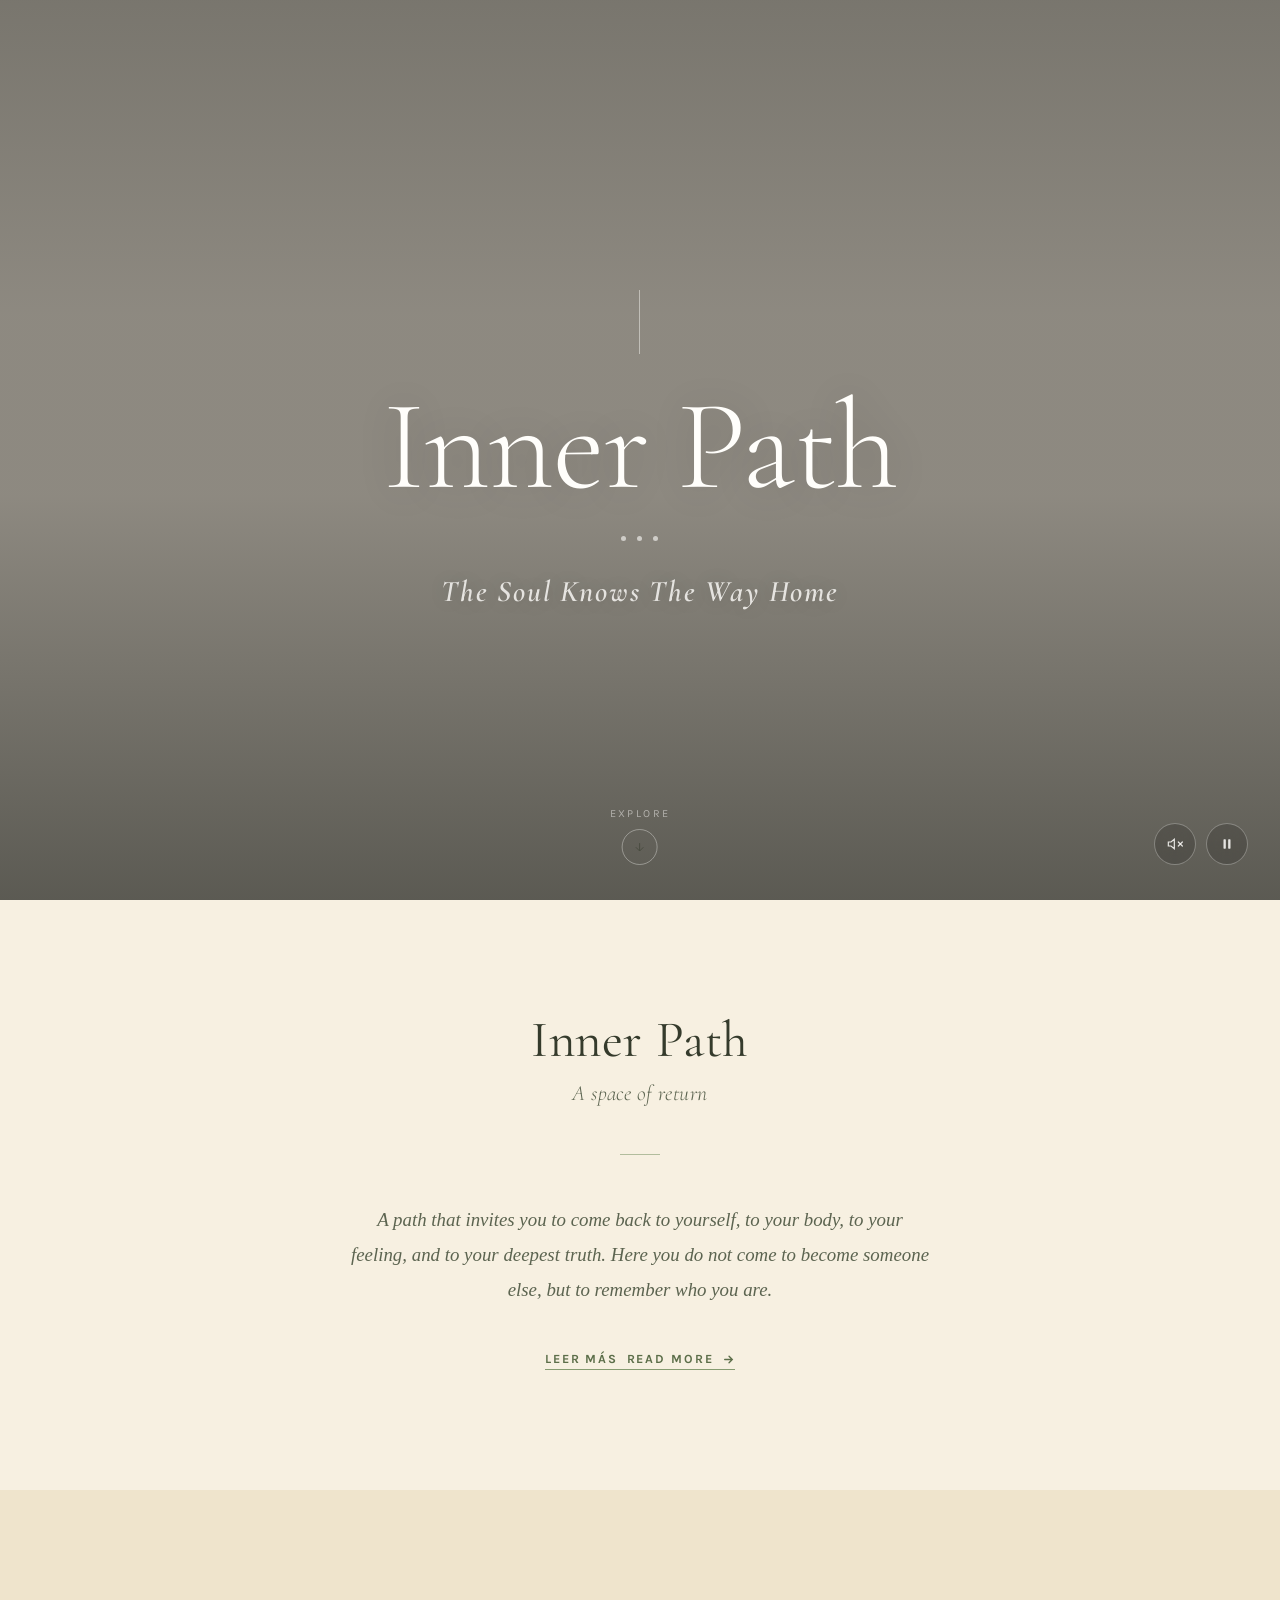
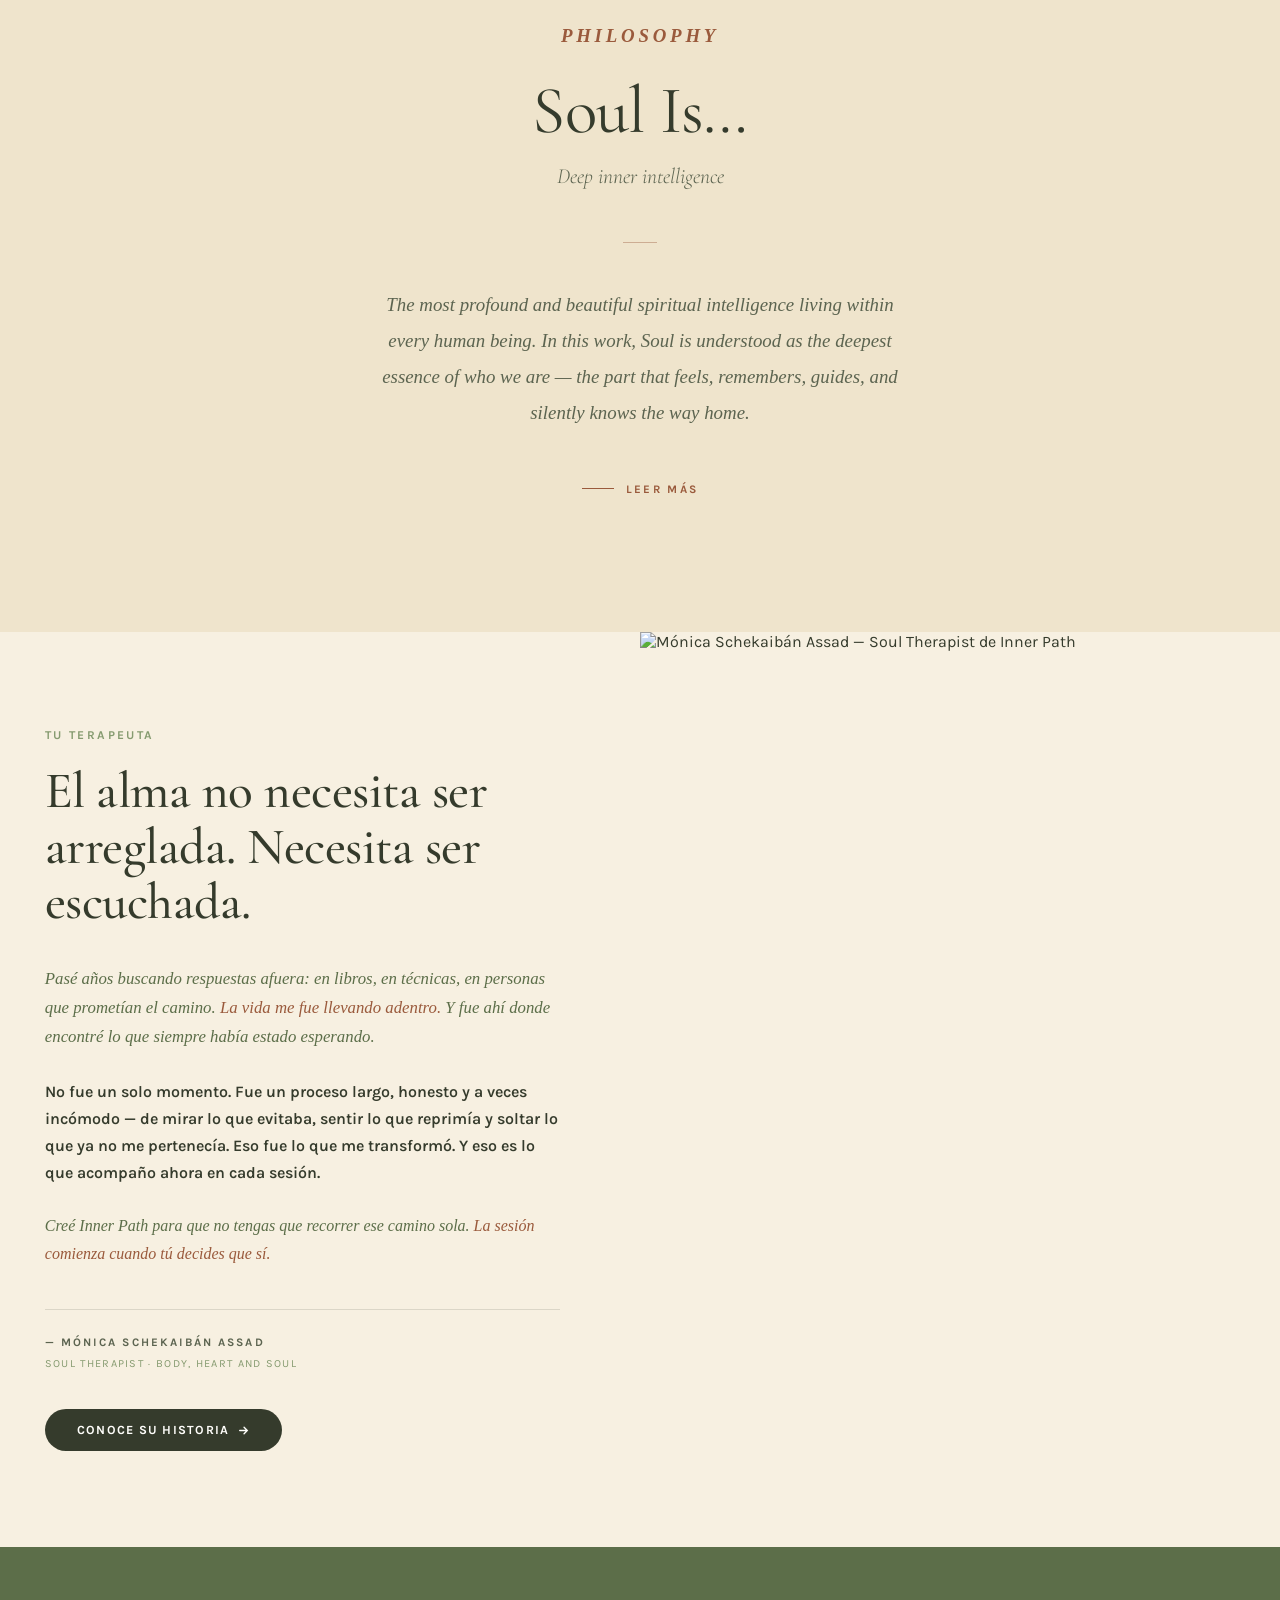
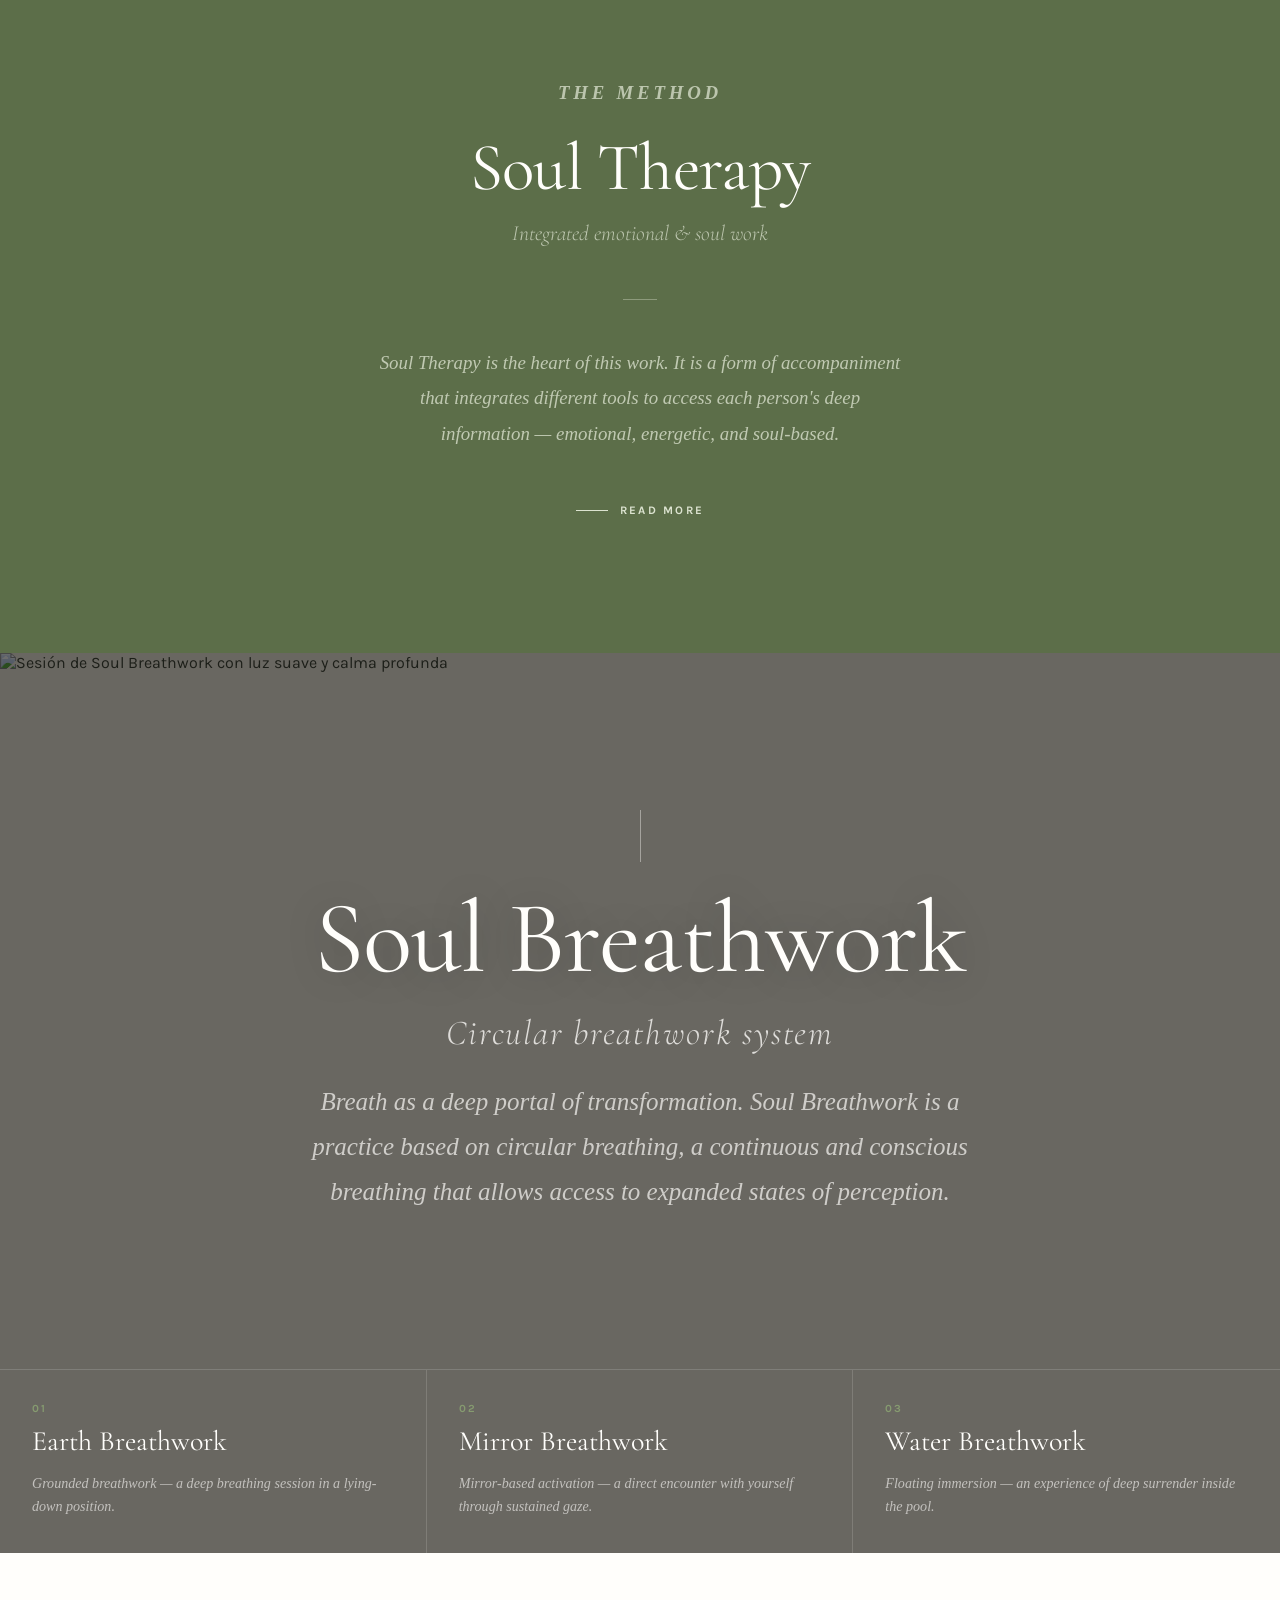
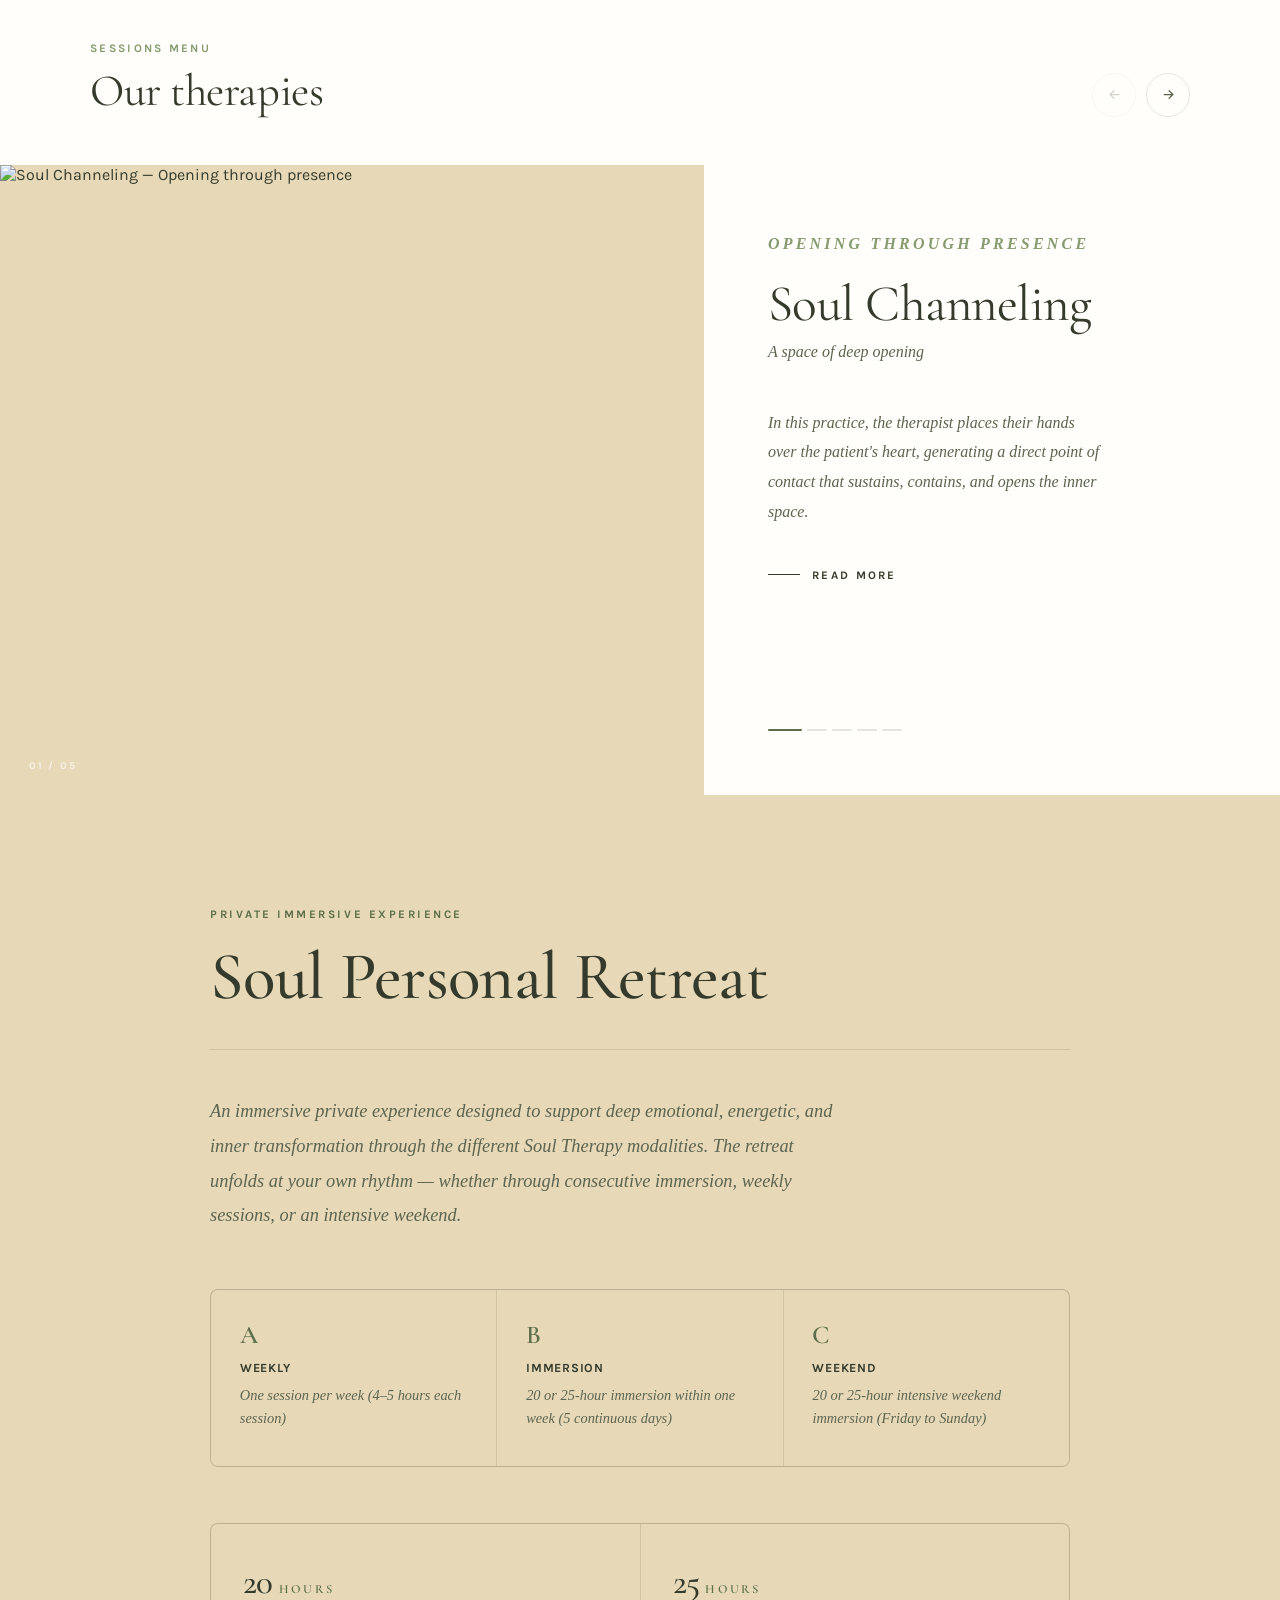
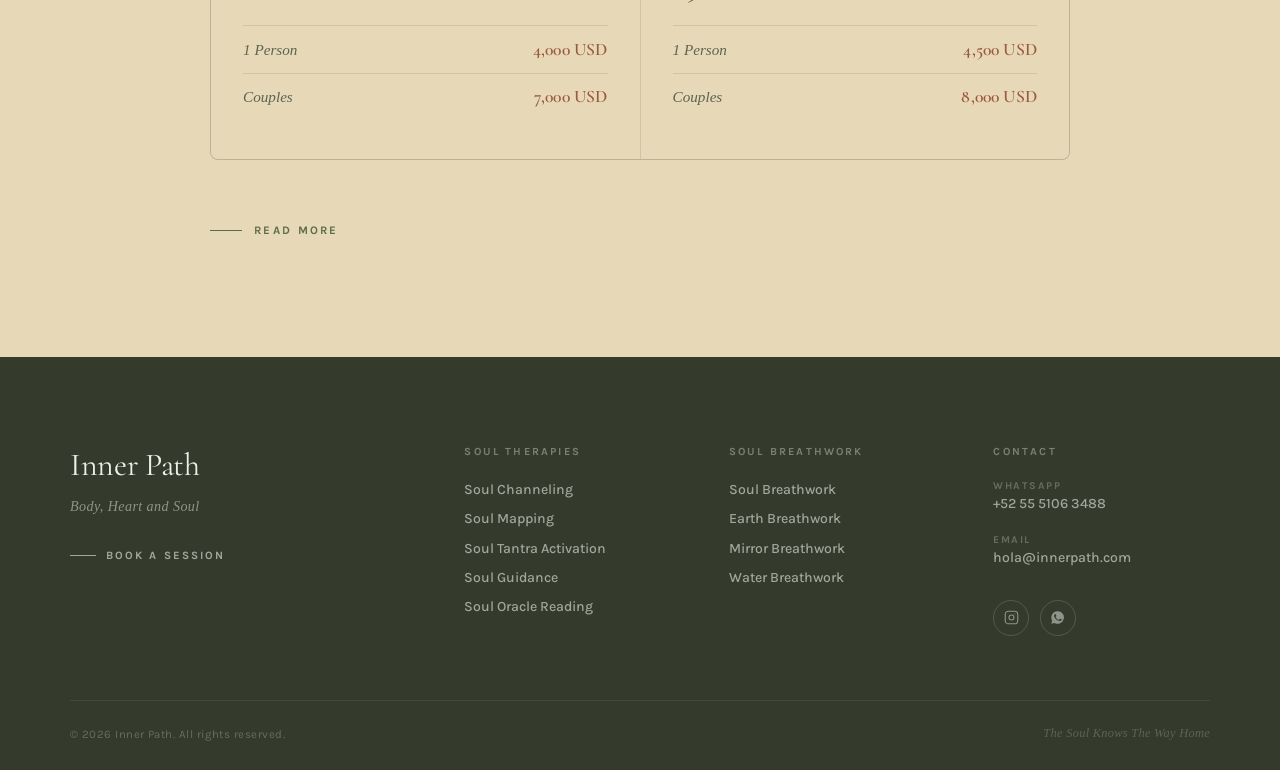
==== commit e8ebf8fc: "new design" ====
--- a/index.html
+++ b/index.html
@@ -1,499 +1,2395 @@
 <!DOCTYPE html>
-<html lang="es">
+<html lang="en">
 <head>
 <meta charset="UTF-8">
 <meta name="viewport" content="width=device-width, initial-scale=1.0">
-<title>Inner Path — Body, Heart and Soul | Soul Therapy con Mónica Schekaibán</title>
-<meta name="description" content="Inner Path: un espacio de retorno hacia ti mismo. Soul Therapy, Soul Channeling, Breathwork, Soul Tantra y más con Mónica Schekaibán Assad. The soul knows the way home.">
-<meta name="keywords" content="soul therapy, terapia del alma, breathwork, soul channeling, retiro espiritual, sanación emocional, Mónica Schekaibán">
-<link rel="canonical" href="https://innerpath.example.com/">
-
-<!-- Open Graph -->
-<meta property="og:type" content="website">
-<meta property="og:title" content="Inner Path — Body, Heart and Soul">
-<meta property="og:description" content="Un espacio de retorno hacia ti mismo. The Soul Knows The Way Home.">
-<meta property="og:image" content="images/logo.jpeg">
-<meta property="og:locale" content="es_MX">
-<meta property="og:locale:alternate" content="en_US">
-
+<title>Inner Path — Hero Options</title>
 <link rel="preconnect" href="https://fonts.googleapis.com">
 <link rel="preconnect" href="https://fonts.gstatic.com" crossorigin>
-<link rel="stylesheet" href="css/styles.css">
-
-<script type="application/ld+json">
-{
-  "@context": "https://schema.org",
-  "@type": "HealthAndBeautyBusiness",
-  "name": "Inner Path",
-  "slogan": "The Soul Knows The Way Home",
-  "description": "Soul Therapy: acompañamiento emocional, energético y espiritual a través de Soul Channeling, Soul Mapping, Soul Tantra, Breathwork, Soul Guidance y Soul Oracle Reading.",
-  "founder": { "@type": "Person", "name": "Mónica Schekaibán Assad" },
-  "telephone": "+52-55-5106-3488",
-  "priceRange": "150-8000 USD"
-}
-</script>
+<link href="https://fonts.googleapis.com/css2?family=Cormorant+Garamond:ital,wght@0,300;0,400;0,500;1,300;1,400&family=Karla:wght@400;500&display=swap" rel="stylesheet">
+<style>
+*, *::before, *::after { box-sizing: border-box; margin: 0; padding: 0; }
+:root {
+  --font-display: 'Cormorant Garamond', Georgia, serif;
+  --font-body: 'Karla', sans-serif;
+  --color-white: #FFFEFB;
+  --ease: cubic-bezier(0.22, 1, 0.36, 1);
+}
+body { background: #0c0c0c; font-family: var(--font-body); }
+
+/* ── SHARED HERO ── */
+.hero {
+  position: relative;
+  width: 100%;
+  height: 100vh;
+  min-height: 620px;
+  overflow: hidden;
+  display: flex;
+  align-items: center;
+  justify-content: center;
+}
+.overlay{
+  position: absolute;
+  top: 0;
+  left: 0;
+  background-color: #0c0c0c;
+  opacity: 0.4;
+  width: 100%;
+  height: 100%;
+  z-index: 1;
+}
+.hero__media {
+  position: absolute;
+  inset: 0;
+  z-index: 0;
+}
+.hero__media img,
+.hero__media video {
+  width: 100%; height: 100%;
+  object-fit: cover;
+  object-position: center center;
+  display: block;
+}
+/* Very light scrim — let the image breathe, just enough for text */
+.hero__scrim {
+  position: absolute;
+  inset: 0;
+  z-index: 1;
+  background:
+    linear-gradient(to bottom,
+      rgba(6,10,5,0.22) 0%,
+      rgba(6,10,5,0.08) 35%,
+      rgba(6,10,5,0.08) 55%,
+      rgba(6,10,5,0.42) 100%);
+}
+/* Center content */
+.hero__content {
+  position: relative;
+  z-index: 2;
+  text-align: center;
+  padding: 0 1.5rem;
+  display: flex;
+  flex-direction: column;
+  align-items: center;
+  pointer-events: none;
+  user-select: none;
+}
+/* Thin vertical rule above title */
+.hero__rule {
+  width: 1px;
+  height: 64px;
+  background: rgba(255,254,251,0.45);
+  margin-bottom: 2.2rem;
+}
+/* Main title */
+.hero__title {
+  font-family: var(--font-display);
+  font-weight: 300;
+  font-size: clamp(4.5rem, 10vw, 9.5rem);
+  line-height: 0.9;
+  letter-spacing: -0.01em;
+  color: var(--color-white);
+  text-shadow: 0 2px 40px rgba(0,0,0,0.18);
+}
+/* Three dots — brand signature */
+.hero__dots {
+  display: flex;
+  gap: 11px;
+  align-items: center;
+  margin: 2rem 0;
+}
+.hero__dots span {
+  width: 5px; height: 5px;
+  border-radius: 50%;
+  background: rgba(255,254,251,0.6);
+}
+/* Subtitle */
+.hero__subtitle {
+  font-family: var(--font-display);
+  font-style: italic;
+  font-weight: 300;
+  font-size: clamp(1.15rem, 2.4vw, 1.75rem);
+  color: rgba(255,254,251,0.80);
+  letter-spacing: 0.06em;
+  text-shadow: 0 1px 20px rgba(0,0,0,0.2);
+  font-size: 30px;
+  font-weight: 600;
+}
+/* Scroll indicator at bottom */
+.hero__scroll {
+  position: absolute;
+  bottom: 2.2rem;
+  left: 50%;
+  transform: translateX(-50%);
+  z-index: 2;
+  display: flex;
+  flex-direction: column;
+  align-items: center;
+  gap: 0.55rem;
+  pointer-events: auto;
+  cursor: pointer;
+}
+.hero__scroll-label {
+  font-family: var(--font-body);
+  font-size: 0.68rem;
+  letter-spacing: 0.22em;
+  text-transform: uppercase;
+  color: rgba(255,254,251,0.5);
+}
+.hero__scroll-ring {
+  width: 36px; height: 36px;
+  border: 1px solid rgba(255,254,251,0.35);
+  border-radius: 50%;
+  display: flex;
+  align-items: center;
+  justify-content: center;
+  animation: bounce 2.2s ease-in-out infinite;
+}
+.hero__scroll-ring svg { opacity: 0.55; }
+@keyframes bounce {
+  0%,100% { transform: translateY(0); }
+  50%      { transform: translateY(6px); }
+}
+
+/* ── VIDEO CONTROLS ── */
+.hero__controls {
+  position: absolute;
+  bottom: 2.2rem;
+  right: 2rem;
+  z-index: 3;
+  display: flex;
+  gap: 0.65rem;
+  align-items: center;
+}
+.ctrl {
+  width: 42px; height: 42px;
+  border-radius: 50%;
+  border: 1px solid rgba(255,254,251,0.3);
+  background: rgba(0,0,0,0.15);
+  backdrop-filter: blur(8px);
+  -webkit-backdrop-filter: blur(8px);
+  display: flex;
+  align-items: center;
+  justify-content: center;
+  cursor: pointer;
+  transition: border-color .2s, background .2s;
+  color: rgba(255,254,251,0.85);
+  flex-shrink: 0;
+}
+.ctrl:hover { border-color: rgba(255,254,251,0.65); background: rgba(0,0,0,0.3); }
+.ctrl svg { pointer-events: none; display: block; }
+.ctrl .icon-pause { display: block; }
+.ctrl .icon-play  { display: none; }
+.ctrl.paused .icon-pause { display: none; }
+.ctrl.paused .icon-play  { display: block; }
+
+/* ── SECTION DIVIDERS ── */
+.label {
+  font-family: var(--font-body);
+  font-size: 0.7rem;
+  letter-spacing: 0.2em;
+  text-transform: uppercase;
+  color: rgba(255,254,251,0.3);
+  text-align: center;
+  padding: 2.5rem 0 1rem;
+}
+</style>
+<style>
+/* ── Variables del sistema de diseño Inner Path ── */
+*, *::before, *::after { box-sizing: border-box; margin: 0; padding: 0; }
+
+:root {
+  --color-bg:             #F7F0E1;
+  --color-bg-alt:          #EFE4CC;
+  --color-text:            #353B2C;
+  --color-text-soft:       #5C6450;
+  --color-sage:            #869B70;
+  --color-sage-dark:       #5C6E49;
+  --color-sage-pale:       #DCE3D0;
+  --color-terracotta:      #9A5A3C;
+  --color-terracotta-dark: #7E4830;
+  --color-gold:            #AD8A4D;
+  --color-white:           #FFFEFB;
+  --color-line:            rgba(53, 59, 44, 0.14);
+  --font-display: 'Cormorant Garamond', 'Lora', Georgia, serif;
+  --font-body:    'Karla', -apple-system, sans-serif;
+  --font-accent:  'Lora', Georgia, serif;
+  --ease: cubic-bezier(0.22, 1, 0.36, 1);
+}
+
+body {
+  background: var(--color-bg);
+  color: var(--color-text);
+  font-family: var(--font-body);
+  -webkit-font-smoothing: antialiased;
+}
+
+/* ─────────────────────────────────────────────
+   SECCIÓN TERAPEUTA
+   Layout: texto izquierda | imagen derecha full-height
+   ───────────────────────────────────────────── */
+.therapist {
+  display: grid;
+  grid-template-columns: 1fr 1fr;
+  min-height: 100vh;
+  background: var(--color-bg);
+}
+
+/* ── Columna izquierda: texto ── */
+.therapist__text {
+  display: flex;
+  flex-direction: column;
+  justify-content: center;
+  padding: 6rem 5rem 6rem 7%;
+  max-width: 660px;
+}
+
+/* Eyebrow label — igual que los del sitio */
+.therapist__eyebrow {
+  font-family: var(--font-body);
+  font-size: 0.75rem;
+  font-weight: 700;
+  letter-spacing: 0.2em;
+  text-transform: uppercase;
+  color: var(--color-sage);
+  margin-bottom: 1.4rem;
+}
+
+/* Título grande serif — el statement de impacto */
+.therapist__title {
+  font-family: var(--font-display);
+  font-weight: 500;
+  font-size: clamp(2.4rem, 4vw, 3.5rem);
+  line-height: 1.08;
+  color: var(--color-text);
+  margin-bottom: 2.2rem;
+  letter-spacing: -0.01em;
+}
+
+/* Primer párrafo — en cursiva suave, sage dark (como los highlights de la referencia) */
+.therapist__lede {
+  font-family: var(--font-accent);
+  font-style: italic;
+  font-size: 1.05rem;
+  line-height: 1.72;
+  color: var(--color-sage-dark);
+  margin-bottom: 1.6rem;
+}
+
+/* Palabras destacadas dentro del lede — terracotta como accent */
+.therapist__lede mark {
+  background: none;
+  color: var(--color-terracotta);
+  font-style: italic;
+}
+
+/* Párrafo fuerte — el giro narrativo */
+.therapist__body {
+  font-family: var(--font-body);
+  font-size: 1rem;
+  font-weight: 600;
+  line-height: 1.7;
+  color: var(--color-text);
+  margin-bottom: 1.6rem;
+}
+
+/* Párrafo secundario — conclusión / propósito */
+.therapist__close {
+  font-family: var(--font-accent);
+  font-style: italic;
+  font-size: 1rem;
+  line-height: 1.72;
+  color: var(--color-sage-dark);
+  margin-bottom: 2.6rem;
+}
+
+.therapist__close mark {
+  background: none;
+  color: var(--color-terracotta);
+  font-style: italic;
+}
+
+/* Firma — separador fino + nombre + roles */
+.therapist__signature {
+  display: flex;
+  flex-direction: column;
+  gap: 0.5rem;
+  padding-top: 1.6rem;
+  border-top: 1px solid var(--color-line);
+  margin-bottom: 2.4rem;
+}
+.therapist__name {
+  font-family: var(--font-body);
+  font-size: 0.72rem;
+  font-weight: 700;
+  letter-spacing: 0.18em;
+  text-transform: uppercase;
+  color: var(--color-text-soft);
+}
+.therapist__roles {
+  font-family: var(--font-body);
+  font-size: 0.68rem;
+  letter-spacing: 0.12em;
+  text-transform: uppercase;
+  color: var(--color-sage);
+}
+
+/* CTA — estilo del botón del sitio */
+.btn-therapist {
+  display: inline-flex;
+  align-items: center;
+  gap: 0.5rem;
+  padding: 0.9rem 2rem;
+  background: var(--color-text);
+  color: var(--color-white);
+  font-family: var(--font-body);
+  font-size: 0.78rem;
+  font-weight: 700;
+  letter-spacing: 0.1em;
+  text-transform: uppercase;
+  text-decoration: none;
+  border-radius: 999px;
+  transition: background 0.2s var(--ease), transform 0.2s var(--ease);
+  width: fit-content;
+}
+.btn-therapist:hover {
+  background: var(--color-sage-dark);
+  transform: translateY(-2px);
+}
+.btn-therapist svg { flex-shrink: 0; }
+
+/* ── Columna derecha: imagen full-height sin bordes ── */
+.therapist__media {
+  position: relative;
+  overflow: hidden;
+  min-height: 600px;
+}
+.therapist__media img {
+  position: absolute;
+  inset: 0;
+  width: 100%;
+  height: 100%;
+  object-fit: cover;
+  object-position: center top;
+  display: block;
+}
+
+/* ── Responsive ── */
+@media (max-width: 900px) {
+  .therapist {
+    grid-template-columns: 1fr;
+    min-height: auto;
+  }
+  .therapist__media {
+    order: -1; /* imagen arriba en móvil */
+  }
+  .therapist__text {
+    padding: 3.5rem 1.5rem 4rem;
+    max-width: 100%;
+  }
+}
+@media (max-width: 540px) {
+  .therapist__title { font-size: 2rem; }
+}
+</style>
+<style>
+*, *::before, *::after { box-sizing: border-box; margin: 0; padding: 0; }
+
+:root {
+  --color-bg:        #F7F0E1;
+  --color-text:      #353B2C;
+  --color-text-soft: #5C6450;
+  --color-sage:      #869B70;
+  --color-sage-dark: #5C6E49;
+  --color-line:      rgba(53, 59, 44, 0.14);
+  --font-display:    'Cormorant Garamond', Georgia, serif;
+  --font-accent:     'Lora', Georgia, serif;
+  --font-body:       'Karla', sans-serif;
+  --ease:            cubic-bezier(0.22, 1, 0.36, 1);
+}
+
+body {
+  background: var(--color-bg);
+  color: var(--color-text);
+  font-family: var(--font-body);
+  -webkit-font-smoothing: antialiased;
+}
+
+/* ─────────────────────────────────────
+   INTRO SECTION
+   ───────────────────────────────────── */
+.intro {
+  padding: 7rem 1.5rem 7.5rem;
+  text-align: center;
+  background: var(--color-bg);
+}
+
+.intro__inner {
+  max-width: 780px;
+  margin: 0 auto;
+  display: flex;
+  flex-direction: column;
+  align-items: center;
+  gap: 0;
+}
+
+/* Title */
+.intro__title {
+  font-family: var(--font-display);
+  font-weight: 400;
+  font-size: clamp(2rem, 4vw, 3.2rem);
+  line-height: 1.12;
+  letter-spacing: 0.01em;
+  color: var(--color-text);
+  margin-bottom: 0.65rem;
+}
+
+/* Subtitle — lighter, one step smaller */
+.intro__subtitle {
+  font-family: var(--font-display);
+  font-style: italic;
+  font-weight: 300;
+  font-size: clamp(1.05rem, 2vw, 1.35rem);
+  color: var(--color-text-soft);
+  letter-spacing: 0.02em;
+  margin-bottom: 3rem;
+}
+
+/* Thin rule — breathing room between heading and body */
+.intro__rule {
+  width: 40px;
+  height: 1px;
+  background: var(--color-sage);
+  margin-bottom: 3rem;
+  opacity: 0.6;
+}
+
+/* Body copy — generous line-height, constrained width for readability */
+.intro__body {
+  font-family: var(--font-accent);
+  font-style: italic;
+  font-weight: 400;
+  font-size: 1.5rem;
+  line-height: 1.85;
+  color: var(--color-text-soft);
+  max-width: 62ch;
+  text-align: center;
+}
+
+/* Mobile */
+@media (max-width: 600px) {
+  .intro { padding: 5rem 1.5rem 5.5rem; }
+}
+</style>
+<style>
+*, *::before, *::after { box-sizing: border-box; margin: 0; padding: 0; }
+
+:root {
+  --color-bg:        #F7F0E1;
+  --color-text:      #353B2C;
+  --color-text-soft: #5C6450;
+  --color-sage:      #869B70;
+  --color-sage-dark: #5C6E49;
+  --color-line:      rgba(53, 59, 44, 0.14);
+  --font-display:    'Cormorant Garamond', Georgia, serif;
+  --font-accent:     'Lora', Georgia, serif;
+  --font-body:       'Karla', sans-serif;
+  --ease:            cubic-bezier(0.22, 1, 0.36, 1);
+}
+
+body {
+  background: var(--color-bg);
+  color: var(--color-text);
+  font-family: var(--font-body);
+  -webkit-font-smoothing: antialiased;
+}
+
+/* ─────────────────────────────────────
+   INTRO SECTION
+   ───────────────────────────────────── */
+.intro {
+  padding: 7rem 1.5rem 7.5rem;
+  text-align: center;
+  background: var(--color-bg);
+}
+
+.intro__inner {
+  max-width: 780px;
+  margin: 0 auto;
+  display: flex;
+  flex-direction: column;
+  align-items: center;
+  gap: 0;
+}
+
+/* Title */
+.intro__title {
+  font-family: var(--font-display);
+  font-weight: 400;
+  font-size: clamp(2rem, 4vw, 3.2rem);
+  line-height: 1.12;
+  letter-spacing: 0.01em;
+  color: var(--color-text);
+  margin-bottom: 0.65rem;
+}
+
+/* Subtitle — lighter, one step smaller */
+.intro__subtitle {
+  font-family: var(--font-display);
+  font-style: italic;
+  font-weight: 300;
+  font-size: clamp(1.05rem, 2vw, 1.35rem);
+  color: var(--color-text-soft);
+  letter-spacing: 0.02em;
+  margin-bottom: 3rem;
+}
+
+/* Thin rule — breathing room between heading and body */
+.intro__rule {
+  width: 40px;
+  height: 1px;
+  background: var(--color-sage);
+  margin-bottom: 3rem;
+  opacity: 0.6;
+}
+
+/* Body copy — generous line-height, constrained width for readability */
+.intro__body {
+  font-family: var(--font-accent);
+  font-style: italic;
+  font-weight: 400;
+  font-size: clamp(1rem, 1.8vw, 1.18rem);
+  line-height: 1.85;
+  color: var(--color-text-soft);
+  max-width: 62ch;
+  text-align: center;
+}
+
+/* Read more link */
+.intro__cta {
+  display: inline-flex;
+  align-items: center;
+  gap: 0.5rem;
+  margin-top: 2.8rem;
+  font-family: var(--font-body);
+  font-size: 0.78rem;
+  font-weight: 700;
+  letter-spacing: 0.16em;
+  text-transform: uppercase;
+  color: var(--color-sage-dark);
+  text-decoration: none;
+  padding-bottom: 3px;
+  border-bottom: 1px solid var(--color-sage);
+  transition: color 0.2s var(--ease), border-color 0.2s var(--ease), gap 0.2s var(--ease);
+}
+.intro__cta:hover {
+  color: var(--color-text);
+  border-color: var(--color-text);
+  gap: 0.8rem;
+}
+.intro__cta svg { flex-shrink: 0; }
+
+/* Mobile */
+@media (max-width: 600px) {
+  .intro { padding: 5rem 1.5rem 5.5rem; }
+}
+</style>
+<style>
+/* ── Reset ── */
+*, *::before, *::after { box-sizing: border-box; margin: 0; padding: 0; }
+img { display: block; max-width: 100%; }
+a { text-decoration: none; color: inherit; }
+
+/* ── Design tokens — Inner Path palette ── */
+:root {
+  --color-bg:              #F7F0E1;
+  --color-text:            #353B2C;
+  --color-text-soft:       #5C6450;
+  --color-sage:            #869B70;
+  --color-sage-dark:       #5C6E49;
+  --color-sage-pale:       #DCE3D0;
+  --color-terracotta:      #9A5A3C;
+  --color-terracotta-dark: #7E4830;
+  --color-white:           #FFFEFB;
+  --color-line:            rgba(53, 59, 44, 0.14);
+  --font-display:          'Cormorant Garamond', Georgia, serif;
+  --font-body:             'Karla', sans-serif;
+  --font-accent:           'Lora', Georgia, serif;
+  --ease:                  cubic-bezier(0.22, 1, 0.36, 1);
+}
+
+body {
+  background: var(--color-bg);
+  color: var(--color-text);
+  font-family: var(--font-body);
+  -webkit-font-smoothing: antialiased;
+}
+
+/* ═══════════════════════════════════════════════════
+   BREATHWORK SECTION
+   Full-viewport hero with dynamic background swap
+   + subcategory cards at the bottom
+   ═══════════════════════════════════════════════════ */
+.bw {
+  position: relative;
+  width: 100%;
+  min-height: 100vh;
+  overflow: hidden;
+  display: flex;
+  flex-direction: column;
+}
+
+/* ── Background layers (default + one per subcategory) ──
+   All stacked absolutely. JS toggles .is-active via fade. */
+.bw__bg-layer {
+  position: absolute;
+  inset: 0;
+  z-index: 0;
+  opacity: 0;
+  transition: opacity 0.65s var(--ease);
+  pointer-events: none;
+}
+.bw__bg-layer.is-active { opacity: 1; }
+
+.bw__bg-layer img {
+  width: 100%; height: 100%;
+  object-fit: cover;
+  object-position: center center;
+}
+
+/* Scrim — stronger overlay for text readability */
+.bw__scrim {
+  position: absolute;
+  inset: 0;
+  z-index: 1;
+  pointer-events: none;
+  background: #0c0c0c;
+  opacity: 0.6;
+}
+
+/* ── Center content (main title / active card copy) ── */
+.bw__center {
+  position: relative;
+  z-index: 2;
+  flex: 1;
+  display: flex;
+  flex-direction: column;
+  align-items: center;
+  justify-content: center;
+  text-align: center;
+  padding: 6rem 1.5rem 3rem;
+  pointer-events: none;
+  user-select: none;
+}
+
+/* Thin vertical rule */
+.bw__rule {
+  width: 1px;
+  height: 52px;
+  background: rgba(255,254,251,0.4);
+  margin-bottom: 1.8rem;
+  transition: opacity 0.4s var(--ease);
+}
+
+/* Dynamic title — swaps between "Soul Breathwork" and subcategory titles */
+.bw__title {
+  font-family: var(--font-display);
+  font-weight: 400;
+  font-size: clamp(3.5rem, 8vw, 8rem);
+  line-height: 0.95;
+  letter-spacing: -0.01em;
+  color: var(--color-white);
+  text-shadow: 0 2px 40px rgba(0,0,0,0.22);
+  margin-bottom: 24px;
+}
+
+/* Three dots (brand signature) */
+.bw__dots {
+  display: flex; gap: 10px;
+  align-items: center;
+  margin: 1.8rem 0 1.6rem;
+}
+.bw__dots span {
+  width: 5px; height: 5px;
+  border-radius: 50%;
+  background: rgba(255,254,251,0.55);
+}
+
+/* Dynamic subtitle */
+.bw__subtitle {
+  font-family: var(--font-display);
+  font-style: italic;
+  font-weight: 300;
+  font-size: 2.1875rem;
+  color: rgba(255,254,251,0.78);
+  letter-spacing: 0.05em;
+  margin-bottom: 1.6rem;
+}
+
+/* Dynamic intro paragraph */
+.bw__intro {
+  font-family: var(--font-accent);
+  font-style: italic;
+  font-size: 1.5625rem;
+  line-height: 1.8;
+  color: rgba(255,254,251,0.68);
+  max-width: 54ch;
+}
+
+/* Read more link — hidden when default state, shown on hover */
+.bw__readmore {
+  display: inline-flex;
+  align-items: center;
+  gap: 0.5rem;
+  margin-top: 1.8rem;
+  font-family: var(--font-body);
+  font-size: 0.72rem;
+  font-weight: 700;
+  letter-spacing: 0.2em;
+  text-transform: uppercase;
+  color: rgba(255,254,251,0.82);
+  border-bottom: 1px solid rgba(255,254,251,0.4);
+  padding-bottom: 3px;
+  pointer-events: auto;
+  opacity: 0;
+  transform: translateY(6px);
+  transition: opacity 0.35s var(--ease), transform 0.35s var(--ease),
+              color 0.2s, border-color 0.2s;
+}
+.bw__readmore.is-visible {
+  opacity: 1;
+  transform: translateY(0);
+}
+.bw__readmore:hover {
+  color: var(--color-white);
+  border-color: rgba(255,254,251,0.8);
+  gap: 0.8rem;
+}
+
+/* Text fade wrapper — new text fades in over old */
+.bw__text-slot {
+  transition: opacity 0.45s var(--ease), transform 0.45s var(--ease);
+}
+.bw__text-slot.is-fading {
+  opacity: 0;
+  transform: translateY(8px);
+}
+
+/* ── Card strip at the bottom ── */
+.bw__cards {
+  position: relative;
+  z-index: 3;
+  display: grid;
+  grid-template-columns: repeat(3, 1fr);
+  border-top: 1px solid rgba(255,254,251,0.15);
+}
+
+.bw__card {
+  padding: 2rem 2rem 2.2rem;
+  border-right: 1px solid rgba(255,254,251,0.15);
+  cursor: pointer;
+  transition: background 0.3s var(--ease);
+  display: flex;
+  flex-direction: column;
+  gap: 0.4rem;
+}
+.bw__card:last-child { border-right: none; }
+.bw__card:hover,
+.bw__card.is-active {
+  background: rgba(255,254,251,0.09);
+}
+
+.bw__card-kicker {
+  font-family: var(--font-body);
+  font-size: 0.68rem;
+  font-weight: 700;
+  letter-spacing: 0.18em;
+  text-transform: uppercase;
+  color: var(--color-sage);
+  margin-bottom: 0.3rem;
+}
+.bw__card-title {
+  font-family: var(--font-display);
+  font-weight: 400;
+  font-size: clamp(1.3rem, 2.2vw, 1.75rem);
+  color: var(--color-white);
+  line-height: 1.1;
+}
+.bw__card-desc {
+  font-family: var(--font-accent);
+  font-style: italic;
+  font-size: 0.88rem;
+  line-height: 1.65;
+  color: rgba(255,254,251,0.6);
+  margin-top: 0.5rem;
+  display: -webkit-box;
+  -webkit-line-clamp: 2;
+  -webkit-box-orient: vertical;
+  overflow: hidden;
+}
+.bw__card-arrow {
+  margin-top: 1.1rem;
+  display: inline-flex;
+  align-items: center;
+  gap: 0.4rem;
+  font-family: var(--font-body);
+  font-size: 0.68rem;
+  font-weight: 700;
+  letter-spacing: 0.16em;
+  text-transform: uppercase;
+  color: rgba(255,254,251,0.45);
+  transition: color 0.2s, gap 0.2s;
+}
+.bw__card:hover .bw__card-arrow,
+.bw__card.is-active .bw__card-arrow {
+  color: rgba(255,254,251,0.82);
+  gap: 0.7rem;
+}
+
+/* ── Responsive ── */
+@media (max-width: 820px) {
+  .bw__cards { grid-template-columns: 1fr; }
+  .bw__card { border-right: none; border-bottom: 1px solid rgba(255,254,251,0.15); }
+  .bw__card:last-child { border-bottom: none; }
+  .bw__scroll { display: none; }
+}
+@media (max-width: 540px) {
+  .bw__center { padding: 4rem 1.2rem 2rem; }
+  .bw__rule { height: 36px; }
+  .bw__readmore {
+    opacity: 1;
+  }
+}
+</style>
+<style>
+
+/* ── Reset ── */
+*, *::before, *::after { box-sizing: border-box; margin: 0; padding: 0; }
+img { display: block; max-width: 100%; }
+a   { text-decoration: none; color: inherit; }
+
+/* ── Design tokens ── */
+:root {
+  --bg:          #F7F0E1;
+  --bg-alt:      #EFE4CC;
+  --bg-deep:     #E7D9B8;
+  --text:        #353B2C;
+  --soft:        #5C6450;
+  --sage:        #869B70;
+  --sage-dk:     #5C6E49;
+  --sage-pale:   #DCE3D0;
+  --terra:       #9A5A3C;
+  --terra-dk:    #7E4830;
+  --white:       #FFFEFB;
+  --line:        rgba(53,59,44,0.14);
+  --disp:        'Cormorant Garamond', Georgia, serif;
+  --body:        'Karla', sans-serif;
+  --acc:         'Lora', Georgia, serif;
+  --ease:        cubic-bezier(0.22, 1, 0.36, 1);
+  --mw:          1180px;
+}
+
+body {
+  background: var(--bg);
+  color: var(--text);
+  font-family: var(--body);
+  -webkit-font-smoothing: antialiased;
+}
+
+/* ── Shared: eyebrow ── */
+.eyebrow {
+  font-family: var(--body);
+  font-size: 0.72rem;
+  font-weight: 700;
+  letter-spacing: 0.2em;
+  text-transform: uppercase;
+}
+
+/* ── Shared: read-more link with animated dash ── */
+.read-more {
+  display: inline-flex;
+  align-items: center;
+  gap: 0.75rem;
+  font-family: var(--body);
+  font-size: 0.72rem;
+  font-weight: 700;
+  letter-spacing: 0.2em;
+  text-transform: uppercase;
+  transition: color 0.2s var(--ease), gap 0.2s var(--ease);
+}
+.read-more::before {
+  content: '';
+  display: block;
+  width: 32px; height: 1px;
+  background: currentColor;
+  flex-shrink: 0;
+  transition: width 0.25s var(--ease);
+}
+.read-more:hover { gap: 1.1rem; }
+.read-more:hover::before { width: 48px; }
+
+
+/* ════════════════════════════════════════════════
+   SECTION 1 — SESSIONS CAROUSEL
+   White background, image left / text right
+   ════════════════════════════════════════════════ */
+.sessions {
+  background: var(--white);
+}
+
+/* Header row: title + arrows */
+.sessions__header {
+  max-width: var(--mw);
+  margin: 0 auto;
+  padding: 5.5rem 2.5rem 3rem;
+  display: flex;
+  align-items: flex-end;
+  justify-content: space-between;
+  gap: 1.5rem;
+}
+.sessions__header .eyebrow { color: var(--sage); margin-bottom: 0.75rem; }
+.sessions__header h2 {
+  font-family: var(--disp);
+  font-weight: 400;
+  font-size: clamp(1.9rem, 3.5vw, 2.8rem);
+  color: var(--text);
+  line-height: 1.1;
+  letter-spacing: -0.01em;
+}
+
+/* Nav arrows */
+.sessions__nav { display: flex; gap: 0.6rem; flex-shrink: 0; }
+.s-btn {
+  width: 44px; height: 44px;
+  border-radius: 50%;
+  border: 1px solid var(--line);
+  background: transparent;
+  cursor: pointer;
+  display: flex; align-items: center; justify-content: center;
+  color: var(--soft);
+  transition: border-color 0.2s, color 0.2s, background 0.2s;
+}
+.s-btn:hover { border-color: var(--text); color: var(--text); background: var(--bg-alt); }
+.s-btn:disabled { opacity: 0.28; pointer-events: none; }
+
+/* Track */
+.sessions__overflow { overflow: hidden; cursor: grab; }
+.sessions__overflow:active { cursor: grabbing; }
+.sessions__track {
+  display: flex;
+  transition: transform 0.52s var(--ease);
+}
+
+/* Slide: 55% image | 45% text */
+.s-slide {
+  flex: 0 0 100%;
+  display: grid;
+  grid-template-columns: 55% 1fr;
+  min-height: 70vh;
+}
+@media (max-width: 820px) {
+  .s-slide { grid-template-columns: 1fr; min-height: auto; }
+}
+
+/* Image col */
+.s-img {
+  position: relative;
+  overflow: hidden;
+  background: var(--bg-deep);
+}
+.s-img img {
+  width: 100%; height: 100%;
+  object-fit: cover;
+  transition: transform 0.6s var(--ease);
+}
+.s-slide:hover .s-img img { transform: scale(1.03); }
+.s-counter {
+  position: absolute;
+  bottom: 1.4rem; left: 1.8rem;
+  font-family: var(--body);
+  font-size: 0.65rem;
+  font-weight: 700;
+  letter-spacing: 0.18em;
+  text-transform: uppercase;
+  color: rgba(255,254,251,0.65);
+}
+
+/* Text col */
+.s-body {
+  display: flex;
+  flex-direction: column;
+  justify-content: center;
+  padding: 4rem 4.5rem 4rem 4rem;
+}
+@media (max-width: 820px) {
+  .s-img { min-height: 60vw; }
+  .s-body { padding: 2.5rem 1.5rem 3rem; }
+}
+
+.s-body .eyebrow { color: var(--sage); margin-bottom: 1.3rem; }
+.s-body h3 {
+  font-family: var(--disp);
+  font-weight: 400;
+  font-size: clamp(2rem, 4vw, 3.4rem);
+  line-height: 1.0;
+  color: var(--text);
+  letter-spacing: -0.01em;
+  margin-bottom: 0.4rem;
+}
+.s-subtitle {
+  font-family: var(--disp);
+  font-style: italic;
+  font-weight: 300;
+  font-size: clamp(1rem, 1.8vw, 1.3rem);
+  color: var(--soft);
+  margin-bottom: 1.8rem;
+}
+.s-body p {
+  font-family: var(--acc);
+  font-style: italic;
+  font-size: 1rem;
+  line-height: 1.85;
+  color: var(--soft);
+  max-width: 42ch;
+  margin-bottom: 2.6rem;
+}
+.s-body .read-more { color: var(--text); margin-bottom: auto; }
+.s-body .read-more:hover { color: var(--sage-dk); }
+
+/* Progress dots */
+.s-dots {
+  display: flex;
+  gap: 5px;
+  padding-top: 2.8rem;
+  margin-top: auto;
+}
+.s-dot {
+  height: 2px; width: 20px;
+  background: var(--line);
+  border: none; border-radius: 2px;
+  cursor: pointer;
+  transition: background 0.25s, width 0.25s;
+  padding: 0;
+}
+.s-dot.on { background: var(--sage-dk); width: 34px; }
+
+
+/* ════════════════════════════════════════════════
+   SECTION 2 — SOUL IS...
+   Background: --bg-alt (warm crema oscuro)
+   Accent: terracotta
+   ════════════════════════════════════════════════ */
+.soul-is {
+  background: var(--bg-alt);
+  padding: 8rem 1.5rem 8.5rem;
+  text-align: center;
+}
+.soul-is__in {
+  max-width: 700px;
+  margin: 0 auto;
+  display: flex;
+  flex-direction: column;
+  align-items: center;
+}
+.soul-is .eyebrow { color: var(--terra); margin-bottom: 1.3rem; }
+.soul-is h2 {
+  font-family: var(--disp);
+  font-weight: 400;
+  font-size: clamp(2.4rem, 5.5vw, 4.2rem);
+  color: var(--text);
+  line-height: 1.06;
+  letter-spacing: -0.01em;
+  margin-bottom: 0.6rem;
+}
+.soul-is .tag {
+  font-family: var(--disp);
+  font-style: italic;
+  font-weight: 300;
+  font-size: clamp(1rem, 2vw, 1.35rem);
+  color: var(--soft);
+  margin-bottom: 2.8rem;
+}
+.soul-is__rule {
+  width: 34px; height: 1px;
+  background: var(--terra);
+  opacity: 0.4;
+  margin-bottom: 2.8rem;
+}
+.soul-is p {
+  font-family: var(--acc);
+  font-style: italic;
+  font-size: clamp(1rem, 1.8vw, 1.18rem);
+  line-height: 1.9;
+  color: var(--soft);
+  max-width: 56ch;
+  margin-bottom: 3.2rem;
+}
+.soul-is .read-more { color: var(--terra); }
+.soul-is .read-more:hover { color: var(--terra-dk); }
+
+
+/* ════════════════════════════════════════════════
+   SECTION 3 — SOUL THERAPY
+   Background: --sage-dk (deep sage green)
+   Accent: sage-pale / white
+   ════════════════════════════════════════════════ */
+.soul-therapy {
+  background: var(--sage-dk);
+  padding: 8rem 1.5rem 8.5rem;
+  text-align: center;
+}
+.soul-therapy__in {
+  max-width: 700px;
+  margin: 0 auto;
+  display: flex;
+  flex-direction: column;
+  align-items: center;
+}
+.soul-therapy .eyebrow { color: var(--sage-pale); opacity: 0.75; margin-bottom: 1.3rem; }
+.soul-therapy h2 {
+  font-family: var(--disp);
+  font-weight: 400;
+  font-size: clamp(2.4rem, 5.5vw, 4.2rem);
+  color: var(--white);
+  line-height: 1.06;
+  letter-spacing: -0.01em;
+  margin-bottom: 0.6rem;
+}
+.soul-therapy .tag {
+  font-family: var(--disp);
+  font-style: italic;
+  font-weight: 300;
+  font-size: clamp(1rem, 2vw, 1.35rem);
+  color: rgba(220,227,208,0.75);
+  margin-bottom: 2.8rem;
+}
+.soul-therapy__rule {
+  width: 34px; height: 1px;
+  background: rgba(220,227,208,0.38);
+  margin-bottom: 2.8rem;
+}
+.soul-therapy p {
+  font-family: var(--acc);
+  font-style: italic;
+  font-size: clamp(1rem, 1.8vw, 1.18rem);
+  line-height: 1.9;
+  color: rgba(220,227,208,0.78);
+  max-width: 56ch;
+  margin-bottom: 3.2rem;
+}
+.soul-therapy .read-more { color: var(--sage-pale); }
+.soul-therapy .read-more:hover { color: var(--white); }
+
+</style>
+
+<style>
+
+/* ── Reset ── */
+*, *::before, *::after { box-sizing: border-box; margin: 0; padding: 0; }
+a { text-decoration: none; color: inherit; }
+
+/* ── Tokens ── */
+:root {
+  --bg:        #F7F0E1;
+  --bg-alt:    #EFE4CC;
+  --bg-deep:   #E7D9B8;
+  --text:      #353B2C;
+  --soft:      #5C6450;
+  --sage:      #869B70;
+  --sage-dk:   #5C6E49;
+  --sage-pale: #DCE3D0;
+  --terra:     #9A5A3C;
+  --terra-dk:  #7E4830;
+  --white:     #FFFEFB;
+  --line:      rgba(53,59,44,0.13);
+  --disp:      'Cormorant Garamond', Georgia, serif;
+  --body:      'Karla', sans-serif;
+  --acc:       'Lora', Georgia, serif;
+  --ease:      cubic-bezier(0.22, 1, 0.36, 1);
+}
+
+body {
+  background: var(--bg);
+  color: var(--text);
+  font-family: var(--body);
+  -webkit-font-smoothing: antialiased;
+}
+
+/* ════════════════════════════════════════════
+   RETREAT SECTION
+   bg: --bg-deep (crema profundo, distinto al bg base)
+   ════════════════════════════════════════════ */
+.retreat {
+  background: var(--bg-deep);
+  padding: 7rem 1.5rem 7.5rem;
+}
+
+.retreat__inner {
+  max-width: 860px;
+  margin: 0 auto;
+}
+
+/* ── Eyebrow ── */
+.retreat__eyebrow {
+  font-family: var(--body);
+  font-size: 0.72rem;
+  font-weight: 700;
+  letter-spacing: 0.22em;
+  text-transform: uppercase;
+  color: var(--sage-dk);
+  margin-bottom: 1.4rem;
+}
+
+/* ── Title ── */
+.retreat__title {
+  font-family: var(--disp);
+  font-weight: 500;
+  font-size: clamp(2.4rem, 5.5vw, 4.2rem);
+  color: var(--text);
+  line-height: 1.0;
+  letter-spacing: -0.01em;
+  margin-bottom: 2.4rem;
+}
+
+/* ── Divider ── */
+.retreat__rule {
+  width: 100%;
+  height: 1px;
+  background: var(--line);
+  margin-bottom: 2.8rem;
+}
+
+/* ── Intro paragraphs ── */
+.retreat__intro {
+  font-family: var(--acc);
+  font-style: italic;
+  font-size: clamp(1rem, 1.8vw, 1.15rem);
+  line-height: 1.88;
+  color: var(--soft);
+  max-width: 68ch;
+  margin-bottom: 3.5rem;
+}
+
+/* ── Formats grid ── */
+.retreat__formats {
+  display: grid;
+  grid-template-columns: repeat(3, 1fr);
+  gap: 1px;
+  background: var(--line);
+  border: 1px solid var(--line);
+  border-radius: 8px;
+  overflow: hidden;
+  margin-bottom: 3.5rem;
+}
+
+.retreat__format {
+  background: var(--bg-deep);
+  padding: 2rem 1.8rem 2.2rem;
+  display: flex;
+  flex-direction: column;
+  gap: 0.55rem;
+  transition: background 0.22s var(--ease);
+}
+.retreat__format:hover { background: var(--bg-alt); }
+
+.retreat__format-letter {
+  font-family: var(--disp);
+  font-weight: 600;
+  font-size: 1.6rem;
+  color: var(--sage-dk);
+  line-height: 1;
+  margin-bottom: 0.3rem;
+}
+
+.retreat__format-title {
+  font-family: var(--body);
+  font-size: 0.78rem;
+  font-weight: 700;
+  letter-spacing: 0.06em;
+  color: var(--text);
+  text-transform: uppercase;
+}
+
+.retreat__format-desc {
+  font-family: var(--acc);
+  font-style: italic;
+  font-size: 0.9rem;
+  line-height: 1.65;
+  color: var(--soft);
+}
+
+@media (max-width: 680px) {
+  .retreat__formats { grid-template-columns: 1fr; }
+}
+
+/* ── Pricing table ── */
+.retreat__pricing {
+  display: grid;
+  grid-template-columns: 1fr 1fr;
+  gap: 1px;
+  background: var(--line);
+  border: 1px solid var(--line);
+  border-radius: 8px;
+  overflow: hidden;
+  margin-bottom: 3.5rem;
+}
+
+.retreat__price-col {
+  background: var(--bg-deep);
+  padding: 2.2rem 2rem 2.4rem;
+  transition: background 0.22s var(--ease);
+}
+.retreat__price-col:hover { background: var(--bg-alt); }
+
+.retreat__price-hours {
+  font-family: var(--disp);
+  font-weight: 600;
+  font-size: 0.78rem;
+  letter-spacing: 0.18em;
+  text-transform: uppercase;
+  color: var(--sage-dk);
+  margin-bottom: 1.4rem;
+  display: flex;
+  align-items: baseline;
+  gap: 0.4rem;
+}
+.retreat__price-hours strong {
+  font-family: var(--disp);
+  font-size: 2.2rem;
+  font-weight: 500;
+  letter-spacing: -0.02em;
+  color: var(--text);
+}
+
+.retreat__price-row {
+  display: flex;
+  justify-content: space-between;
+  align-items: baseline;
+  padding: 0.8rem 0;
+  border-top: 1px solid var(--line);
+  gap: 1rem;
+}
+
+.retreat__price-row:first-of-type { border-top: none; padding-top: 0; }
+
+.retreat__price-label {
+  font-family: var(--acc);
+  font-style: italic;
+  font-size: 0.95rem;
+  color: var(--soft);
+}
+
+.retreat__price-amount {
+  font-family: var(--disp);
+  font-weight: 600;
+  font-size: 1.1rem;
+  color: var(--terra);
+  white-space: nowrap;
+  letter-spacing: 0.01em;
+}
+
+@media (max-width: 500px) {
+  .retreat__pricing { grid-template-columns: 1fr; }
+}
+
+/* ── Read more ── */
+.retreat__readmore {
+  display: inline-flex;
+  align-items: center;
+  gap: 0.75rem;
+  font-family: var(--body);
+  font-size: 0.72rem;
+  font-weight: 700;
+  letter-spacing: 0.2em;
+  text-transform: uppercase;
+  color: var(--sage-dk);
+  transition: color 0.2s var(--ease), gap 0.2s var(--ease);
+}
+.retreat__readmore::before {
+  content: '';
+  display: block;
+  width: 32px; height: 1px;
+  background: currentColor;
+  flex-shrink: 0;
+  transition: width 0.25s var(--ease);
+}
+.retreat__readmore:hover {
+  color: var(--text);
+  gap: 1.1rem;
+}
+.retreat__readmore:hover::before { width: 48px; }
+
+</style>
+<style>
+
+/* ── Reset ── */
+*, *::before, *::after { box-sizing: border-box; margin: 0; padding: 0; }
+a { text-decoration: none; color: inherit; }
+ul { list-style: none; }
+
+/* ── Tokens ── */
+:root {
+  --bg:        #F7F0E1;
+  --bg-alt:    #EFE4CC;
+  --text:      #353B2C;
+  --soft:      #5C6450;
+  --sage:      #869B70;
+  --sage-dk:   #5C6E49;
+  --sage-pale: #DCE3D0;
+  --terra:     #9A5A3C;
+  --white:     #FFFEFB;
+  --line:      rgba(53,59,44,0.13);
+  --disp:      'Cormorant Garamond', Georgia, serif;
+  --body:      'Karla', sans-serif;
+  --acc:       'Lora', Georgia, serif;
+  --ease:      cubic-bezier(0.22, 1, 0.36, 1);
+}
+
+body { background: var(--bg); }
+
+/* ════════════════════════════════════════════
+   FOOTER
+   bg: --text (verde carbón oscuro)
+   ════════════════════════════════════════════ */
+.ft {
+  background: var(--text);
+  padding: 5.5rem 1.5rem 0;
+  color: var(--soft);
+}
+
+.ft__inner {
+  max-width: 1140px;
+  margin: 0 auto;
+}
+
+/* ── Top: brand + nav columns ── */
+.ft__top {
+  display: grid;
+  grid-template-columns: 1.6fr 1fr 1fr 1fr;
+  gap: 3rem;
+  padding-bottom: 4rem;
+  border-bottom: 1px solid rgba(255,254,251,0.08);
+}
+
+@media (max-width: 900px) {
+  .ft__top { grid-template-columns: 1fr 1fr; gap: 2.5rem 2rem; }
+}
+@media (max-width: 520px) {
+  .ft__top { grid-template-columns: 1fr; }
+}
+
+/* ── Brand block ── */
+.ft__brand-name {
+  font-family: var(--disp);
+  font-weight: 400;
+  font-size: 2rem;
+  color: var(--white);
+  letter-spacing: -0.01em;
+  display: block;
+  margin-bottom: 0.9rem;
+  opacity: 0.92;
+}
+
+.ft__brand-tag {
+  font-family: var(--acc);
+  font-style: italic;
+  font-size: 0.88rem;
+  color: rgba(255,254,251,0.45);
+  display: block;
+  margin-bottom: 1.6rem;
+  letter-spacing: 0.03em;
+}
+
+.ft__brand-cta {
+  display: inline-flex;
+  align-items: center;
+  gap: 0.65rem;
+  font-family: var(--body);
+  font-size: 0.7rem;
+  font-weight: 700;
+  letter-spacing: 0.18em;
+  text-transform: uppercase;
+  color: rgba(255,254,251,0.55);
+  transition: color 0.2s var(--ease), gap 0.2s var(--ease);
+}
+.ft__brand-cta::before {
+  content: '';
+  width: 26px; height: 1px;
+  background: currentColor;
+  flex-shrink: 0;
+  transition: width 0.22s var(--ease);
+}
+.ft__brand-cta:hover {
+  color: rgba(255,254,251,0.88);
+  gap: 0.9rem;
+}
+.ft__brand-cta:hover::before { width: 38px; }
+
+/* ── Nav column ── */
+.ft__col h4 {
+  font-family: var(--body);
+  font-size: 0.68rem;
+  font-weight: 700;
+  letter-spacing: 0.2em;
+  text-transform: uppercase;
+  color: rgba(255,254,251,0.35);
+  margin-bottom: 1.3rem;
+}
+
+.ft__col ul { display: flex; flex-direction: column; gap: 0.65rem; }
+
+.ft__col a {
+  font-family: var(--body);
+  font-size: 0.88rem;
+  font-weight: 500;
+  color: rgba(255,254,251,0.55);
+  transition: color 0.18s var(--ease);
+}
+.ft__col a:hover { color: rgba(255,254,251,0.9); }
+
+/* Contact column specifics */
+.ft__contact-item {
+  display: flex;
+  flex-direction: column;
+  gap: 0.2rem;
+  margin-bottom: 0.3rem;
+}
+.ft__contact-label {
+  font-family: var(--body);
+  font-size: 0.65rem;
+  font-weight: 700;
+  letter-spacing: 0.14em;
+  text-transform: uppercase;
+  color: rgba(255,254,251,0.25);
+}
+.ft__contact-value {
+  font-family: var(--body);
+  font-size: 0.88rem;
+  font-weight: 500;
+  color: rgba(255,254,251,0.55);
+  transition: color 0.18s var(--ease);
+}
+.ft__contact-value:hover { color: rgba(255,254,251,0.9); }
+
+/* Social icons */
+.ft__social {
+  display: flex;
+  gap: 0.65rem;
+  margin-top: 1.8rem;
+}
+.ft__social a {
+  width: 36px; height: 36px;
+  border-radius: 50%;
+  border: 1px solid rgba(255,254,251,0.15);
+  display: flex; align-items: center; justify-content: center;
+  color: rgba(255,254,251,0.45);
+  transition: border-color 0.2s var(--ease), color 0.2s var(--ease), background 0.2s var(--ease);
+}
+.ft__social a:hover {
+  border-color: rgba(255,254,251,0.45);
+  color: rgba(255,254,251,0.88);
+  background: rgba(255,254,251,0.05);
+}
+
+/* ── Bottom bar ── */
+.ft__bottom {
+  display: flex;
+  align-items: center;
+  justify-content: space-between;
+  flex-wrap: wrap;
+  gap: 0.8rem;
+  padding: 1.6rem 0 1.8rem;
+}
+
+.ft__copy {
+  font-family: var(--body);
+  font-size: 0.72rem;
+  color: rgba(255,254,251,0.25);
+  letter-spacing: 0.04em;
+}
+
+.ft__tagline {
+  font-family: var(--acc);
+  font-style: italic;
+  font-size: 0.78rem;
+  color: rgba(255,254,251,0.2);
+  letter-spacing: 0.02em;
+}
+
+</style>
 </head>
 <body>
 
-<a href="#main" class="skip-link">Saltar al contenido principal / Skip to main content</a>
-
-<!-- ====================== HEADER ====================== -->
-<header class="site-header">
-  <div class="site-header__inner">
-    <a href="index.html" class="brand" aria-label="Inner Path — inicio">
-      <span class="brand__name">Inner&nbsp;Path</span>
-      <span class="brand__tag">Body, Heart and Soul</span>
+<section class="hero" aria-label="Inner Path hero con video de fondo">
+
+  <div class="overlay"></div>
+
+  <div class="hero__media" aria-hidden="true">
+    <video
+      id="hero-video"
+      autoplay muted loop playsinline preload="auto"
+      poster="https://images.pixabay.com/photo/2022/12/04/16/26/pool-7634917_1280.jpg">
+      <!-- Primary: hotel pool with palm trees, atmospheric light -->
+      <source src="https://cdn.pixabay.com/video/2019/08/10/25907-354651355_large.mp4" type="video/mp4">
+      <!-- Fallback: serene infinity pool -->
+      <source src="https://cdn.pixabay.com/video/2021/06/22/78557-566388813_large.mp4" type="video/mp4">
+    </video>
+  </div>
+
+  <div class="hero__scrim" aria-hidden="true"></div>
+
+  <div class="hero__content">
+    <div class="hero__rule" aria-hidden="true"></div>
+    <h1 class="hero__title">Inner Path</h1>
+    <div class="hero__dots" aria-hidden="true">
+      <span></span><span></span><span></span>
+    </div>
+    <p class="hero__subtitle">The Soul Knows The Way Home</p>
+  </div>
+
+  <!-- Play/Pause + Mute controls (bottom right) -->
+  <div class="hero__controls" role="group" aria-label="Controles de video">
+    <button class="ctrl" id="mute-btn" aria-label="Activar sonido" title="Mute / Unmute">
+      <!-- Muted state (default) -->
+      <svg id="icon-muted" width="16" height="16" viewBox="0 0 24 24" fill="none" stroke="currentColor" stroke-width="1.8" stroke-linecap="round">
+        <polygon points="11 5 6 9 2 9 2 15 6 15 11 19 11 5"/>
+        <line x1="23" y1="9" x2="17" y2="15"/>
+        <line x1="17" y1="9" x2="23" y2="15"/>
+      </svg>
+      <!-- Unmuted state (hidden) -->
+      <svg id="icon-sound" width="16" height="16" viewBox="0 0 24 24" fill="none" stroke="currentColor" stroke-width="1.8" stroke-linecap="round" style="display:none">
+        <polygon points="11 5 6 9 2 9 2 15 6 15 11 19 11 5"/>
+        <path d="M15.54 8.46a5 5 0 0 1 0 7.07"/>
+        <path d="M19.07 4.93a10 10 0 0 1 0 14.14"/>
+      </svg>
+    </button>
+    <button class="ctrl" id="play-btn" aria-label="Pausar video" title="Play / Pause">
+      <svg class="icon-pause" width="14" height="14" viewBox="0 0 24 24" fill="currentColor">
+        <rect x="6" y="4" width="4" height="16" rx="1"/><rect x="14" y="4" width="4" height="16" rx="1"/>
+      </svg>
+      <svg class="icon-play" width="14" height="14" viewBox="0 0 24 24" fill="currentColor">
+        <polygon points="5 3 19 12 5 21 5 3"/>
+      </svg>
+    </button>
+  </div>
+
+  <!-- Scroll down -->
+  <div class="hero__scroll" role="presentation" onclick="document.querySelector('#hero-static').scrollIntoView({behavior:'smooth'})">
+    <span class="hero__scroll-label">Explore</span>
+    <div class="hero__scroll-ring" aria-hidden="true">
+      <svg width="12" height="12" viewBox="0 0 24 24" fill="none" stroke="currentColor" stroke-width="2" stroke-linecap="round">
+        <path d="M12 5v14M5 13l7 7 7-7"/>
+      </svg>
+    </div>
+  </div>
+
+</section>
+
+<section class="intro" aria-labelledby="intro-title">
+  <div class="intro__inner">
+
+    <h2 class="intro__title" id="intro-title">Inner Path</h2>
+    <p class="intro__subtitle">A space of return</p>
+
+    <div class="intro__rule" aria-hidden="true"></div>
+
+    <p class="intro__body">
+      A path that invites you to come back to yourself, to your body,
+      to your feeling, and to your deepest truth. Here you do not come
+      to become someone else, but to remember who you are.
+    </p>
+
+    <a href="#" class="intro__cta">
+      <span lang-content="es">Leer más</span><span lang-content="en">Read more</span>
+      <svg width="13" height="13" viewBox="0 0 24 24" fill="none" stroke="currentColor" stroke-width="2.5" stroke-linecap="round"><path d="M5 12h14M13 6l6 6-6 6"/></svg>
     </a>
 
-    <nav class="main-nav" aria-label="Navegación principal">
-      <div class="has-submenu">
-        <button type="button" class="submenu-trigger" aria-expanded="false" aria-haspopup="true">
-          <span lang-content="es">Terapias</span><span lang-content="en">Therapies</span>
-          <svg width="11" height="11" viewBox="0 0 24 24" fill="none" stroke="currentColor" stroke-width="3"><path d="M6 9l6 6 6-6"/></svg>
-        </button>
-        <div class="submenu">
-          <a href="pages/soul-channeling.html">Soul Channeling</a>
-          <a href="pages/soul-mapping.html">Soul Mapping</a>
-          <a href="pages/soul-tantra-activation.html">Soul Tantra Activation</a>
-          <a href="pages/soul-breathwork.html">Soul Breathwork</a>
-          <a href="pages/earth-breathwork.html">Earth Breathwork</a>
-          <a href="pages/mirror-breathwork.html">Mirror Breathwork</a>
-          <a href="pages/water-breathwork.html">Water Breathwork</a>
-          <a href="pages/soul-guidance.html">Soul Guidance</a>
-          <a href="pages/soul-oracle-reading.html">Soul Oracle Reading</a>
-        </div>
-      </div>
-      <a href="#soul-is">
-        <span lang-content="es">Filosofía</span><span lang-content="en">Philosophy</span>
-      </a>
-      <a href="#retiro">
-        <span lang-content="es">Retiro</span><span lang-content="en">Retreat</span>
-      </a>
-      <a href="#testimoniales">
-        <span lang-content="es">Testimonios</span><span lang-content="en">Testimonials</span>
-      </a>
-      <a href="#contacto">
-        <span lang-content="es">Contacto</span><span lang-content="en">Contact</span>
-      </a>
-    </nav>
-
-    <div class="header-actions">
-      <div class="lang-switch" role="group" aria-label="Selector de idioma / Language selector">
-        <button type="button" data-lang-btn="es" aria-pressed="true">ES</button>
-        <button type="button" data-lang-btn="en" aria-pressed="false">EN</button>
-      </div>
-      <a href="https://wa.me/525551063488" class="btn btn-primary btn-sm" target="_blank" rel="noopener">
-        <span lang-content="es">Reservar</span><span lang-content="en">Book Now</span>
-      </a>
-      <button class="nav-toggle" aria-label="Abrir menú" aria-expanded="false" aria-controls="mobile-nav">
-        <span></span><span></span><span></span>
+  </div>
+</section>
+
+<!-- ══════════════════════════════════════════════
+     SECTION 2 — SOUL IS...
+     bg: --bg-alt | accent: terracotta
+     ══════════════════════════════════════════════ -->
+<section class="soul-is" aria-labelledby="soul-is-title">
+  <div class="soul-is__in">
+    <p class="eyebrow">Philosophy</p>
+    <h2 id="soul-is-title">Soul Is&hellip;</h2>
+    <p class="tag">Deep inner intelligence</p>
+    <div class="soul-is__rule" aria-hidden="true"></div>
+    <p>
+      The most profound and beautiful spiritual intelligence living within every human being.
+      In this work, Soul is understood as the deepest essence of who we are — the part that
+      feels, remembers, guides, and silently knows the way home.
+    </p>
+    <a href="#" class="read-more" lang-content="es">Leer más</a>
+  </div>
+</section>
+
+<section class="therapist" aria-labelledby="therapist-title">
+
+  <!-- Columna izquierda: texto -->
+  <div class="therapist__text">
+
+    <p class="therapist__eyebrow">Tu terapeuta</p>
+
+    <h2 class="therapist__title" id="therapist-title">
+      El alma no necesita ser arreglada. Necesita ser escuchada.
+    </h2>
+
+    <p class="therapist__lede">
+      Pasé años buscando respuestas afuera: en libros, en técnicas,
+      en personas que prometían el camino.
+      <mark>La vida me fue llevando adentro.</mark>
+      Y fue ahí donde encontré lo que siempre había estado esperando.
+    </p>
+
+    <p class="therapist__body">
+      No fue un solo momento. Fue un proceso largo, honesto
+      y a veces incómodo — de mirar lo que evitaba, sentir lo que reprimía
+      y soltar lo que ya no me pertenecía. Eso fue lo que me transformó.
+      Y eso es lo que acompaño ahora en cada sesión.
+    </p>
+
+    <p class="therapist__close">
+      Creé Inner Path para que no tengas que recorrer ese camino sola.
+      <mark>La sesión comienza cuando tú decides que sí.</mark>
+    </p>
+
+    <div class="therapist__signature">
+      <span class="therapist__name">— Mónica Schekaibán Assad</span>
+      <span class="therapist__roles">Soul Therapist · Body, Heart and Soul</span>
+    </div>
+
+    <a href="#contacto" class="btn-therapist">
+      Conoce su historia
+      <svg width="13" height="13" viewBox="0 0 24 24" fill="none" stroke="currentColor" stroke-width="2.5" stroke-linecap="round"><path d="M5 12h14M13 6l6 6-6 6"/></svg>
+    </a>
+
+  </div>
+
+  <!-- Columna derecha: imagen de referencia (Picsum) -->
+  <!-- REEMPLAZAR con foto real de Mónica -->
+  <div class="therapist__media">
+    <img
+      src="https://picsum.photos/id/64/900/1200"
+      alt="Mónica Schekaibán Assad — Soul Therapist de Inner Path"
+      width="900"
+      height="1200">
+  </div>
+
+</section>
+
+<section class="soul-therapy" aria-labelledby="soul-therapy-title">
+  <div class="soul-therapy__in">
+    <p class="eyebrow">The method</p>
+    <h2 id="soul-therapy-title">Soul Therapy</h2>
+    <p class="tag">Integrated emotional &amp; soul work</p>
+    <div class="soul-therapy__rule" aria-hidden="true"></div>
+    <p>
+      Soul Therapy is the heart of this work. It is a form of accompaniment that integrates
+      different tools to access each person's deep information — emotional, energetic, and
+      soul-based.
+    </p>
+    <a href="#" class="read-more">Read more</a>
+  </div>
+</section>
+
+<section class="bw" aria-labelledby="bw-title">
+
+  <!-- ── Background layers ── -->
+
+  <!-- Layer 0: Default — Soul Breathwork -->
+  <div class="bw__bg-layer is-active" data-bg="default" aria-hidden="true">
+    <img src="https://picsum.photos/id/1062/1920/1080"
+         alt="Sesión de Soul Breathwork con luz suave y calma profunda">
+  </div>
+
+  <!-- Layer 1: Earth Breathwork -->
+  <div class="bw__bg-layer" data-bg="earth" aria-hidden="true">
+    <img src="https://picsum.photos/id/1059/1920/1080"
+         alt="Earth Breathwork — respiración profunda recostada en la tierra">
+  </div>
+
+  <!-- Layer 2: Mirror Breathwork -->
+  <div class="bw__bg-layer" data-bg="mirror" aria-hidden="true">
+    <img src="https://picsum.photos/id/1025/1920/1080"
+         alt="Mirror Breathwork — encuentro frente al espejo">
+  </div>
+
+  <!-- Layer 3: Water Breathwork -->
+  <div class="bw__bg-layer" data-bg="water" aria-hidden="true">
+    <img src="https://picsum.photos/id/1053/1920/1080"
+         alt="Water Breathwork — inmersión flotante en alberca">
+  </div>
+
+  <!-- Scrim overlay -->
+  <div class="bw__scrim" aria-hidden="true"></div>
+
+  <!-- ── Center: dynamic title / subtitle / intro ── -->
+  <div class="bw__center">
+    <div class="bw__rule" aria-hidden="true"></div>
+
+    <div class="bw__text-slot">
+      <h2 class="bw__title" id="bw-title">Soul Breathwork</h2>
+      <p class="bw__subtitle">Circular breathwork system</p>
+      <p class="bw__intro">
+        Breath as a deep portal of transformation. Soul Breathwork is a practice
+        based on circular breathing, a continuous and conscious breathing that allows
+        access to expanded states of perception.
+      </p>
+    </div>
+
+    <a href="#" class="bw__readmore" id="bw-readmore" aria-label="Read more about this therapy">
+      Read more
+      <svg width="13" height="13" viewBox="0 0 24 24" fill="none" stroke="currentColor"
+           stroke-width="2.5" stroke-linecap="round">
+        <path d="M5 12h14M13 6l6 6-6 6"/>
+      </svg>
+    </a>
+  </div>
+
+  <!-- ── Subcategory cards strip ── -->
+  <div class="bw__cards" role="list">
+
+    <!-- Earth Breathwork -->
+    <div class="bw__card"
+         role="listitem"
+         data-card="earth"
+         data-title="Earth Breathwork"
+         data-subtitle="Grounded breathwork"
+         data-intro="A deep breathing session in a lying-down position. It takes place on a mat or mattress, allowing the body to be completely supported in a safe space."
+         data-href="pages/earth-breathwork.html">
+      <span class="bw__card-kicker">01</span>
+      <h3 class="bw__card-title">Earth Breathwork</h3>
+      <p class="bw__card-desc">Grounded breathwork — a deep breathing session in a lying-down position.</p>
+    </div>
+
+    <!-- Mirror Breathwork -->
+    <div class="bw__card"
+         role="listitem"
+         data-card="mirror"
+         data-title="Mirror Breathwork"
+         data-subtitle="Mirror-based activation"
+         data-intro="A direct encounter with yourself. This practice begins in front of a mirror, where for a determined period of time you hold your own gaze."
+         data-href="pages/mirror-breathwork.html">
+      <span class="bw__card-kicker">02</span>
+      <h3 class="bw__card-title">Mirror Breathwork</h3>
+      <p class="bw__card-desc">Mirror-based activation — a direct encounter with yourself through sustained gaze.</p>
+    </div>
+
+    <!-- Water Breathwork -->
+    <div class="bw__card"
+         role="listitem"
+         data-card="water"
+         data-title="Water Breathwork"
+         data-subtitle="Floating immersion"
+         data-intro="An experience of immersion and deep surrender. This practice takes place inside a pool, where the person, with an eye mask, is held at all times by the therapist."
+         data-href="pages/water-breathwork.html">
+      <span class="bw__card-kicker">03</span>
+      <h3 class="bw__card-title">Water Breathwork</h3>
+      <p class="bw__card-desc">Floating immersion — an experience of deep surrender inside the pool.</p>
+    </div>
+
+  </div>
+  <!-- /.bw__cards -->
+
+</section>
+
+<section class="sessions" aria-label="Soul Therapy sessions">
+
+  <div class="sessions__header">
+    <div>
+      <p class="eyebrow">Sessions menu</p>
+      <h2>Our therapies</h2>
+    </div>
+    <div class="sessions__nav" role="group" aria-label="Carousel navigation">
+      <button class="s-btn" id="prev-btn" aria-label="Previous session">
+        <svg width="15" height="15" viewBox="0 0 24 24" fill="none" stroke="currentColor" stroke-width="2" stroke-linecap="round"><path d="M19 12H5M11 6l-6 6 6 6"/></svg>
+      </button>
+      <button class="s-btn" id="next-btn" aria-label="Next session">
+        <svg width="15" height="15" viewBox="0 0 24 24" fill="none" stroke="currentColor" stroke-width="2" stroke-linecap="round"><path d="M5 12h14M13 6l6 6-6 6"/></svg>
       </button>
     </div>
   </div>
 
-  <nav class="mobile-nav" id="mobile-nav" aria-label="Navegación móvil">
-    <button type="button" class="mobile-submenu-trigger" aria-expanded="false" aria-controls="mobile-submenu-terapias">
-      <span><span lang-content="es">Terapias</span><span lang-content="en">Therapies</span></span>
-      <svg width="12" height="12" viewBox="0 0 24 24" fill="none" stroke="currentColor" stroke-width="3"><path d="M6 9l6 6 6-6"/></svg>
-    </button>
-    <div class="mobile-submenu" id="mobile-submenu-terapias">
-      <div class="mobile-submenu__inner">
-        <a href="pages/soul-channeling.html">Soul Channeling</a>
-        <a href="pages/soul-mapping.html">Soul Mapping</a>
-        <a href="pages/soul-tantra-activation.html">Soul Tantra Activation</a>
-        <a href="pages/soul-breathwork.html">Soul Breathwork</a>
-        <a href="pages/earth-breathwork.html">Earth Breathwork</a>
-        <a href="pages/mirror-breathwork.html">Mirror Breathwork</a>
-        <a href="pages/water-breathwork.html">Water Breathwork</a>
-        <a href="pages/soul-guidance.html">Soul Guidance</a>
-        <a href="pages/soul-oracle-reading.html">Soul Oracle Reading</a>
+  <div class="sessions__overflow" id="s-overflow">
+    <div class="sessions__track" id="s-track">
+
+      <!-- 1. Soul Channeling -->
+      <article class="s-slide">
+        <div class="s-img">
+          <img src="https://picsum.photos/id/1027/960/780" alt="Soul Channeling — Opening through presence" loading="eager">
+          <span class="s-counter">01 / 05</span>
+        </div>
+        <div class="s-body">
+          <p class="eyebrow">Opening through presence</p>
+          <h3>Soul Channeling</h3>
+          <p class="s-subtitle">A space of deep opening</p>
+          <p>In this practice, the therapist places their hands over the patient's heart, generating a direct point of contact that sustains, contains, and opens the inner space.</p>
+          <a href="pages/soul-channeling.html" class="read-more">Read more</a>
+          <div class="s-dots" id="s-dots"></div>
+        </div>
+      </article>
+
+      <!-- 2. Soul Mapping -->
+      <article class="s-slide">
+        <div class="s-img">
+          <img src="https://picsum.photos/id/24/960/780" alt="Soul Mapping — Language as a portal" loading="lazy">
+          <span class="s-counter">02 / 05</span>
+        </div>
+        <div class="s-body">
+          <p class="eyebrow">Language as a portal</p>
+          <h3>Soul Mapping</h3>
+          <p class="s-subtitle">A space where the word becomes a doorway</p>
+          <p>Soul Mapping is a therapy that allows the inner world to be explored through language, revealing emotional, subconscious, and family patterns.</p>
+          <a href="pages/soul-mapping.html" class="read-more">Read more</a>
+        </div>
+      </article>
+
+      <!-- 3. Soul Tantra Activation -->
+      <article class="s-slide">
+        <div class="s-img">
+          <img src="https://picsum.photos/id/338/960/780" alt="Soul Tantra Activation — Energetic activation" loading="lazy">
+          <span class="s-counter">03 / 05</span>
+        </div>
+        <div class="s-body">
+          <p class="eyebrow">Energetic activation & consciousness expansion</p>
+          <h3>Soul Tantra Activation</h3>
+          <p class="s-subtitle">A space of energetic activation</p>
+          <p>This work focuses on the vital energy of the body, known as kundalini — an energy that awakens and ascends naturally through breath, presence, and body awareness.</p>
+          <a href="pages/soul-tantra-activation.html" class="read-more">Read more</a>
+        </div>
+      </article>
+
+      <!-- 4. Soul Guidance -->
+      <article class="s-slide">
+        <div class="s-img">
+          <img src="https://picsum.photos/id/177/960/780" alt="Soul Guidance — Integration and emotional clarity" loading="lazy">
+          <span class="s-counter">04 / 05</span>
+        </div>
+        <div class="s-body">
+          <p class="eyebrow">Integration & emotional clarity</p>
+          <h3>Soul Guidance</h3>
+          <p class="s-subtitle">A space of clarity and understanding</p>
+          <p>Soul Guidance is an accompaniment where the lived experience begins to take form through words, allowing what has emerged to be organized, understood, and given meaning.</p>
+          <a href="pages/soul-guidance.html" class="read-more">Read more</a>
+        </div>
+      </article>
+
+      <!-- 5. Soul Oracle Reading -->
+      <article class="s-slide">
+        <div class="s-img">
+          <img src="https://picsum.photos/id/1040/960/780" alt="Soul Oracle Reading — Multidimensional reading" loading="lazy">
+          <span class="s-counter">05 / 05</span>
+        </div>
+        <div class="s-body">
+          <p class="eyebrow">Multidimensional oracle reading</p>
+          <h3>Soul Oracle Reading</h3>
+          <p class="s-subtitle">A space for guidance and deep inner connection</p>
+          <p>Soul Oracle Reading is a multidimensional reading that uses different oracle decks as a tool to access the emotional, energetic, and soul realms.</p>
+          <a href="pages/soul-oracle-reading.html" class="read-more">Read more</a>
+        </div>
+      </article>
+
+    </div><!-- /.sessions__track -->
+  </div><!-- /.sessions__overflow -->
+
+</section>
+
+<section class="retreat" aria-labelledby="retreat-title">
+  <div class="retreat__inner">
+
+    <!-- Eyebrow + Title -->
+    <p class="retreat__eyebrow">Private immersive experience</p>
+    <h2 class="retreat__title" id="retreat-title">Soul Personal Retreat</h2>
+    <div class="retreat__rule" aria-hidden="true"></div>
+
+    <!-- Intro -->
+    <p class="retreat__intro">
+      An immersive private experience designed to support deep emotional, energetic,
+      and inner transformation through the different Soul Therapy modalities.
+      The retreat unfolds at your own rhythm — whether through consecutive immersion,
+      weekly sessions, or an intensive weekend.
+    </p>
+
+    <!-- Formats -->
+    <div class="retreat__formats" role="list">
+
+      <div class="retreat__format" role="listitem">
+        <span class="retreat__format-letter">A</span>
+        <span class="retreat__format-title">Weekly</span>
+        <p class="retreat__format-desc">One session per week (4–5 hours each session)</p>
       </div>
+
+      <div class="retreat__format" role="listitem">
+        <span class="retreat__format-letter">B</span>
+        <span class="retreat__format-title">Immersion</span>
+        <p class="retreat__format-desc">20 or 25-hour immersion within one week (5 continuous days)</p>
+      </div>
+
+      <div class="retreat__format" role="listitem">
+        <span class="retreat__format-letter">C</span>
+        <span class="retreat__format-title">Weekend</span>
+        <p class="retreat__format-desc">20 or 25-hour intensive weekend immersion (Friday to Sunday)</p>
+      </div>
+
     </div>
-    <a href="#soul-is"><span lang-content="es">Filosofía</span><span lang-content="en">Philosophy</span></a>
-    <a href="#retiro"><span lang-content="es">Retiro</span><span lang-content="en">Retreat</span></a>
-    <a href="#testimoniales"><span lang-content="es">Testimonios</span><span lang-content="en">Testimonials</span></a>
-    <a href="#contacto"><span lang-content="es">Contacto</span><span lang-content="en">Contact</span></a>
-  </nav>
-</header>
-
-<main id="main">
-
-  <!-- ====================== HERO ====================== -->
-  <section class="hero-fb">
-    <img class="hero-fb__bg" src="https://picsum.photos/id/177/1920/1280" alt="Hojas y vegetación exuberante, evocando calma y un espacio natural sereno" width="1920" height="1280" loading="eager">
-    <div class="hero-fb__scrim" aria-hidden="true"></div>
-    <div class="hero-fb__content">
-      <p class="eyebrow">
-        <span class="dots"><span></span><span></span><span></span></span>
-        <span lang-content="es">Soul Therapy Method</span>
-        <span lang-content="en">Soul Therapy Method</span>
-      </p>
-      <h1>
-        <span lang-content="es">El alma conoce<br>el camino a <em>casa</em></span>
-        <span lang-content="en">The soul knows<br>the way <em>home</em></span>
-      </h1>
-      <p class="hero-fb__lede">
-        <span lang-content="es">Descubre espacios de calma, terapias profundas y un retorno duradero hacia ti mismo.</span>
-        <span lang-content="en">Discover calm spaces, deep therapies, and a lasting return to yourself.</span>
-      </p>
-    </div>
-  </section>
-
-
-  <!-- ====================== SOUL IS... ====================== -->
-  <section id="soul-is" class="section-alt">
-    <div class="wrap">
-      <div class="section-intro">
-        <span class="dots"><span></span><span></span><span></span></span>
-        <p class="eyebrow"><span lang-content="es">Filosofía</span><span lang-content="en">Philosophy</span></p>
-        <h2><span lang-content="es">Soul Is&hellip;</span><span lang-content="en">Soul Is&hellip;</span></h2>
-        <p class="lede">
-          <span lang-content="es">La inteligencia espiritual más profunda y hermosa que vive dentro de cada ser humano.</span>
-          <span lang-content="en">The most profound and beautiful spiritual intelligence living within every human being.</span>
-        </p>
-      </div>
-
-      <div class="benefit-list" style="max-width:760px;margin-inline:auto;">
-        <div class="benefit-item">
-          <span class="benefit-item__icon" aria-hidden="true">
-            <svg width="18" height="18" viewBox="0 0 24 24" fill="none" stroke="currentColor" stroke-width="2"><path d="M12 21s-7-4.5-9.5-9C.5 7.5 3 3 7 3c2 0 3.5 1.3 5 3 1.5-1.7 3-3 5-3 4 0 6.5 4.5 4.5 9-2.5 4.5-9.5 9-9.5 9z"/></svg>
-          </span>
-          <p><span lang-content="es"><strong>Guía</strong> sin imponer.</span><span lang-content="en"><strong>Guides</strong> without imposing.</span></p>
+
+    <!-- Pricing -->
+    <div class="retreat__pricing" role="list">
+
+      <div class="retreat__price-col" role="listitem">
+        <div class="retreat__price-hours">
+          <strong>20</strong> Hours
         </div>
-        <div class="benefit-item">
-          <span class="benefit-item__icon" aria-hidden="true">
-            <svg width="18" height="18" viewBox="0 0 24 24" fill="none" stroke="currentColor" stroke-width="2"><circle cx="12" cy="12" r="9"/><path d="M12 7v5l3 3"/></svg>
-          </span>
-          <p><span lang-content="es"><strong>Muestra</strong> sin forzar.</span><span lang-content="en"><strong>Shows</strong> without forcing.</span></p>
+        <div class="retreat__price-row">
+          <span class="retreat__price-label">1 Person</span>
+          <span class="retreat__price-amount">4,000 USD</span>
         </div>
-        <div class="benefit-item">
-          <span class="benefit-item__icon" aria-hidden="true">
-            <svg width="18" height="18" viewBox="0 0 24 24" fill="none" stroke="currentColor" stroke-width="2"><path d="M12 2v4M12 18v4M4.9 4.9l2.8 2.8M16.3 16.3l2.8 2.8M2 12h4M18 12h4M4.9 19.1l2.8-2.8M16.3 7.7l2.8-2.8"/></svg>
-          </span>
-          <p><span lang-content="es"><strong>Revela</strong> lo que está listo para ser visto.</span><span lang-content="en"><strong>Reveals</strong> what is ready to be seen.</span></p>
+        <div class="retreat__price-row">
+          <span class="retreat__price-label">Couples</span>
+          <span class="retreat__price-amount">7,000 USD</span>
         </div>
       </div>
 
-      <p class="text-center" style="max-width:680px;margin:var(--space-lg) auto 0;color:var(--color-text-soft);">
-        <span lang-content="es">Soul Therapy es el corazón de este trabajo: un acompañamiento que integra distintas herramientas para acceder a la información profunda de cada persona — emocional, energética y del alma.</span>
-        <span lang-content="en">Soul Therapy is the heart of this work: an accompaniment that integrates different tools to access each person's deep information — emotional, energetic, and soul-based.</span>
-      </p>
-    </div>
-  </section>
-  
-  <!-- ====================== GRID DE TERAPIAS ====================== -->
-  <section id="terapias" class="offer-section">
-    <div class="wrap">
-      <div class="section-intro">
-        <span class="dots"><span></span><span></span><span></span></span>
-        <p class="eyebrow"><span lang-content="es">Sessions Menu</span><span lang-content="en">Sessions Menu</span></p>
-        <h2><span lang-content="es">Qué ofrecemos</span><span lang-content="en">What we offer</span></h2>
-        <p class="lede">
-          <span lang-content="es">Cada proceso es único, respetando el ritmo, la historia y la verdad de cada persona.</span>
-          <span lang-content="en">Each process is unique, respecting the rhythm, the history, and the truth of each person.</span>
-        </p>
-      </div>
-
-      <div class="offer-grid">
-
-        <a href="pages/soul-channeling.html" class="offer-item">
-          <div class="offer-item__media">
-            <img src="https://picsum.photos/id/1027/500/500" alt="Soul Channeling" width="500" height="500" loading="lazy">
-          </div>
-          <span class="offer-item__name">Soul Channeling</span>
-        </a>
-
-        <a href="pages/soul-mapping.html" class="offer-item">
-          <div class="offer-item__media">
-            <img src="https://picsum.photos/id/24/500/500" alt="Soul Mapping" width="500" height="500" loading="lazy">
-          </div>
-          <span class="offer-item__name">Soul Mapping</span>
-        </a>
-
-        <a href="pages/soul-tantra-activation.html" class="offer-item">
-          <div class="offer-item__media">
-            <img src="https://picsum.photos/id/338/500/500" alt="Soul Tantra Activation" width="500" height="500" loading="lazy">
-          </div>
-          <span class="offer-item__name">Soul Tantra Activation</span>
-        </a>
-
-        <a href="pages/soul-guidance.html" class="offer-item">
-          <div class="offer-item__media">
-            <img src="https://picsum.photos/id/177/500/500" alt="Soul Guidance" width="500" height="500" loading="lazy">
-          </div>
-          <span class="offer-item__name">Soul Guidance</span>
-        </a>
-
-        <a href="pages/soul-oracle-reading.html" class="offer-item">
-          <div class="offer-item__media">
-            <img src="https://picsum.photos/id/1040/500/500" alt="Soul Oracle Reading" width="500" height="500" loading="lazy">
-          </div>
-          <span class="offer-item__name">Soul Oracle Reading</span>
-        </a>        
-        
-        <a href="pages/soul-breathwork.html" class="offer-item">
-          <div class="offer-item__media">
-            <img src="https://picsum.photos/id/1062/500/500" alt="Soul Breathwork" width="500" height="500" loading="lazy">
-          </div>
-          <span class="offer-item__name">Soul Breathwork</span>
-        </a>
-
-        <a href="pages/earth-breathwork.html" class="offer-item">
-          <div class="offer-item__media">
-            <img src="https://picsum.photos/id/1059/500/500" alt="Earth Breathwork" width="500" height="500" loading="lazy">
-          </div>
-          <span class="offer-item__name">Earth Breathwork</span>
-        </a>
-
-        <a href="pages/mirror-breathwork.html" class="offer-item">
-          <div class="offer-item__media">
-            <img src="https://picsum.photos/id/1025/500/500" alt="Mirror Breathwork" width="500" height="500" loading="lazy">
-          </div>
-          <span class="offer-item__name">Mirror Breathwork</span>
-        </a>
-
-        <a href="pages/water-breathwork.html" class="offer-item">
-          <div class="offer-item__media">
-            <img src="https://picsum.photos/id/1053/500/500" alt="Water Breathwork" width="500" height="500" loading="lazy">
-          </div>
-          <span class="offer-item__name">Water Breathwork</span>
-        </a>        
-
-      </div>
-    </div>
-  </section>
-
-
-  <!-- ====================== RETIRO ====================== -->
-  <section id="retiro" class="section-alt">
-    <div class="wrap">
-      <div class="retreat-banner">
-        <div>
-          <p class="eyebrow">
-            <span class="dots"><span></span><span></span><span></span></span>
-            <span lang-content="es">Experiencia inmersiva privada</span><span lang-content="en">Private immersive experience</span>
-          </p>
-          <h2><span lang-content="es">Soul Personal Retreat</span><span lang-content="en">Soul Personal Retreat</span></h2>
-          <p>
-            <span lang-content="es">Un retiro privado diseñado para sostener una transformación emocional, energética e interior profunda, a través de las distintas modalidades de Soul Therapy.</span>
-            <span lang-content="en">A private experience designed to support deep emotional, energetic, and inner transformation through the different Soul Therapy modalities.</span>
-          </p>
-          <p style="margin-top:1rem;font-size:0.92rem;">
-            <span lang-content="es">Disponible como inmersión consecutiva, sesiones semanales, o un fin de semana intensivo (viernes a domingo).</span>
-            <span lang-content="en">Available as a consecutive immersion, weekly sessions, or an intensive weekend (Friday to Sunday).</span>
-          </p>
-          <a href="pages/retiro.html" class="btn btn-primary mt-lg" style="background:#F7E8CB;color:#3A3220;">
-            <span lang-content="es">Ver detalles del retiro</span><span lang-content="en">View retreat details</span>
-          </a>
+      <div class="retreat__price-col" role="listitem">
+        <div class="retreat__price-hours">
+          <strong>25</strong> Hours
         </div>
-
-        <div class="retreat-pricing">
-          <div class="retreat-price-card">
-            <div>
-              <div class="retreat-price-card__label">20 <span lang-content="es">horas — 1 persona</span><span lang-content="en">hours — 1 person</span></div>
-              <div class="retreat-price-card__sub"><span lang-content="es">Inmersión individual</span><span lang-content="en">Individual immersion</span></div>
-            </div>
-            <div class="retreat-price-card__amount">4,000 USD</div>
-          </div>
-          <div class="retreat-price-card">
-            <div>
-              <div class="retreat-price-card__label">25 <span lang-content="es">horas — 1 persona</span><span lang-content="en">hours — 1 person</span></div>
-              <div class="retreat-price-card__sub"><span lang-content="es">Inmersión individual</span><span lang-content="en">Individual immersion</span></div>
-            </div>
-            <div class="retreat-price-card__amount">4,500 USD</div>
-          </div>
-          <div class="retreat-price-card">
-            <div>
-              <div class="retreat-price-card__label">20 <span lang-content="es">horas — pareja</span><span lang-content="en">hours — couples</span></div>
-              <div class="retreat-price-card__sub"><span lang-content="es">Inmersión en pareja</span><span lang-content="en">Couples immersion</span></div>
-            </div>
-            <div class="retreat-price-card__amount">7,000 USD</div>
-          </div>
-          <div class="retreat-price-card">
-            <div>
-              <div class="retreat-price-card__label">25 <span lang-content="es">horas — pareja</span><span lang-content="en">hours — couples</span></div>
-              <div class="retreat-price-card__sub"><span lang-content="es">Inmersión en pareja</span><span lang-content="en">Couples immersion</span></div>
-            </div>
-            <div class="retreat-price-card__amount">8,000 USD</div>
-          </div>
+        <div class="retreat__price-row">
+          <span class="retreat__price-label">1 Person</span>
+          <span class="retreat__price-amount">4,500 USD</span>
+        </div>
+        <div class="retreat__price-row">
+          <span class="retreat__price-label">Couples</span>
+          <span class="retreat__price-amount">8,000 USD</span>
         </div>
       </div>
+
     </div>
-  </section>
-
-  
-
-  <!-- ====================== TESTIMONIALES ====================== -->
-  <section id="testimoniales">
-    <div class="wrap">
-      <div class="section-intro">
-        <span class="dots"><span></span><span></span><span></span></span>
-        <p class="eyebrow"><span lang-content="es">Voces del camino</span><span lang-content="en">Voices from the path</span></p>
-        <h2><span lang-content="es">Lo que viven en su proceso</span><span lang-content="en">What they live in their process</span></h2>
-        <p class="lede">
-          <span lang-content="es">Testimonios reales, en sus propias palabras.</span>
-          <span lang-content="en">Real testimonials, in their own words.</span>
-        </p>
-      </div>
-
-      <div class="testimonial-carousel" role="region" aria-label="Carrusel de testimoniales en video" tabindex="0">
-
-        <!-- Testimonio 1 -->
-        <article class="testimonial-card">
-          <video preload="none" playsinline poster="videos/poster-1.jpg">
-            <source src="videos/testimonio-1.mp4" type="video/mp4">
-          </video>
-          <button class="testimonial-card__play" aria-label="Reproducir testimonio 1">
-            <span class="testimonial-card__play-icon" aria-hidden="true">
-              <svg width="20" height="20" viewBox="0 0 24 24" fill="#5C6E49"><path d="M8 5v14l11-7z"/></svg>
-            </span>
-          </button>
-          <div class="testimonial-card__overlay">
-            <div class="testimonial-card__name" data-name-placeholder>María G.</div>
-            <div class="testimonial-card__role"><span lang-content="es">Soul Breathwork</span><span lang-content="en">Soul Breathwork</span></div>
-          </div>
-        </article>
-
-        <!-- Testimonio 2 -->
-        <article class="testimonial-card">
-          <video preload="none" playsinline poster="videos/poster-2.jpg">
-            <source src="videos/testimonio-2.mp4" type="video/mp4">
-          </video>
-          <button class="testimonial-card__play" aria-label="Reproducir testimonio 2">
-            <span class="testimonial-card__play-icon" aria-hidden="true">
-              <svg width="20" height="20" viewBox="0 0 24 24" fill="#5C6E49"><path d="M8 5v14l11-7z"/></svg>
-            </span>
-          </button>
-          <div class="testimonial-card__overlay">
-            <div class="testimonial-card__name" data-name-placeholder>Carlos R.</div>
-            <div class="testimonial-card__role"><span lang-content="es">Soul Channeling</span><span lang-content="en">Soul Channeling</span></div>
-          </div>
-        </article>
-
-        <!-- Testimonio 3 -->
-        <article class="testimonial-card">
-          <video preload="none" playsinline poster="videos/poster-3.jpg">
-            <source src="videos/testimonio-3.mp4" type="video/mp4">
-          </video>
-          <button class="testimonial-card__play" aria-label="Reproducir testimonio 3">
-            <span class="testimonial-card__play-icon" aria-hidden="true">
-              <svg width="20" height="20" viewBox="0 0 24 24" fill="#5C6E49"><path d="M8 5v14l11-7z"/></svg>
-            </span>
-          </button>
-          <div class="testimonial-card__overlay">
-            <div class="testimonial-card__name" data-name-placeholder>Andrea L.</div>
-            <div class="testimonial-card__role"><span lang-content="es">Soul Mapping</span><span lang-content="en">Soul Mapping</span></div>
-          </div>
-        </article>
-
-        <!-- Testimonio 4 -->
-        <article class="testimonial-card">
-          <video preload="none" playsinline poster="videos/poster-4.jpg">
-            <source src="videos/testimonio-4.mp4" type="video/mp4">
-          </video>
-          <button class="testimonial-card__play" aria-label="Reproducir testimonio 4">
-            <span class="testimonial-card__play-icon" aria-hidden="true">
-              <svg width="20" height="20" viewBox="0 0 24 24" fill="#5C6E49"><path d="M8 5v14l11-7z"/></svg>
-            </span>
-          </button>
-          <div class="testimonial-card__overlay">
-            <div class="testimonial-card__name" data-name-placeholder>Sofía M.</div>
-            <div class="testimonial-card__role"><span lang-content="es">Soul Personal Retreat</span><span lang-content="en">Soul Personal Retreat</span></div>
-          </div>
-        </article>
-
-      </div>
-
-      <div class="carousel-controls">
-        <button type="button" data-carousel-prev aria-label="Testimonio anterior">
-          <svg width="18" height="18" viewBox="0 0 24 24" fill="none" stroke="currentColor" stroke-width="2.5"><path d="M15 18l-6-6 6-6"/></svg>
-        </button>
-        <button type="button" data-carousel-next aria-label="Siguiente testimonio">
-          <svg width="18" height="18" viewBox="0 0 24 24" fill="none" stroke="currentColor" stroke-width="2.5"><path d="M9 6l6 6-6 6"/></svg>
-        </button>
-      </div>
-    </div>
-  </section>
-
-  <!-- ====================== CONTACTO ====================== -->
-  <section id="contacto" class="section-alt">
-    <div class="wrap text-center">
-      <span class="dots dots--lg" style="justify-content:center;margin-bottom:1.5rem;"><span></span><span></span><span></span></span>
-      <h2><span lang-content="es">Comienza tu camino</span><span lang-content="en">Begin your path</span></h2>
-      <p class="lede" style="max-width:560px;margin:1.2rem auto 2rem;">
-        <span lang-content="es">Cada mensaje llega exactamente cuando el alma está lista para escucharlo.</span>
-        <span lang-content="en">Every message arrives exactly when your soul is ready to hear it.</span>
-      </p>
-      <div class="hero__ctas" style="justify-content:center;">
-        <a href="https://wa.me/525551063488" class="btn btn-primary" target="_blank" rel="noopener">
-          <span lang-content="es">Escribir por WhatsApp</span><span lang-content="en">Message on WhatsApp</span>
-        </a>
-        <a href="mailto:hola@innerpath.com" class="btn btn-ghost">
-          <span lang-content="es">Enviar correo</span><span lang-content="en">Send an email</span>
+
+    <!-- Read more -->
+    <a href="pages/retiro.html" class="retreat__readmore" aria-label="Read more about Soul Personal Retreat">
+      Read more
+    </a>
+
+  </div>
+</section>
+
+<footer class="ft" aria-label="Site footer">
+  <div class="ft__inner">
+
+    <!-- ── Top grid ── -->
+    <div class="ft__top">
+
+      <!-- Brand -->
+      <div>
+        <span class="ft__brand-name">Inner Path</span>
+        <span class="ft__brand-tag">Body, Heart and Soul</span>
+        <a href="https://wa.me/525551063488" class="ft__brand-cta" target="_blank" rel="noopener">
+          Book a session
         </a>
       </div>
-      <p style="margin-top:2rem;color:var(--color-text-soft);font-family:var(--font-accent);font-style:italic;">
-        Mónica Schekaibán Assad — WhatsApp +52 55 5106 3488
-      </p>
-    </div>
-  </section>
-
-</main>
-
-<!-- ====================== FOOTER ====================== -->
-<footer class="site-footer">
-  <div class="wrap">
-    <div class="footer-grid">
-      <div>
-        <span class="brand__name" style="font-size:1.5rem;">Inner&nbsp;Path</span>
-        <p style="margin-top:0.8rem;color:var(--color-text-soft);max-width:30ch;font-size:0.92rem;">
-          <span lang-content="es">The Soul Knows The Way Home. Body, Heart and Soul.</span>
-          <span lang-content="en">The Soul Knows The Way Home. Body, Heart and Soul.</span>
-        </p>
-      </div>
-      <div>
-        <h4><span lang-content="es">Soul Therapies</span><span lang-content="en">Soul Therapies</span></h4>
+
+      <!-- Soul Therapies -->
+      <div class="ft__col">
+        <h4>Soul Therapies</h4>
         <ul>
           <li><a href="pages/soul-channeling.html">Soul Channeling</a></li>
           <li><a href="pages/soul-mapping.html">Soul Mapping</a></li>
           <li><a href="pages/soul-tantra-activation.html">Soul Tantra Activation</a></li>
-          <li><a href="pages/soul-breathwork.html">Soul Breathwork</a></li>
           <li><a href="pages/soul-guidance.html">Soul Guidance</a></li>
+          <li><a href="pages/soul-oracle-reading.html">Soul Oracle Reading</a></li>
         </ul>
       </div>
-      <div>
-        <h4><span lang-content="es">Soul Breathwork</span><span lang-content="en">Soul Breathwork</span></h4>
+
+      <!-- Soul Breathwork -->
+      <div class="ft__col">
+        <h4>Soul Breathwork</h4>
         <ul>
-        <li><a href="pages/soul-breathwork.html">Soul Breathwork</a></li>
-        <li><a href="pages/earth-breathwork.html">Earth Breathwork</a></li>
-        <li><a href="pages/mirror-breathwork.html">Mirror Breathwork</a></li>
-        <li><a href="pages/water-breathwork.html">Water Breathwork</a></li>
-      </ul>
+          <li><a href="pages/soul-breathwork.html">Soul Breathwork</a></li>
+          <li><a href="pages/earth-breathwork.html">Earth Breathwork</a></li>
+          <li><a href="pages/mirror-breathwork.html">Mirror Breathwork</a></li>
+          <li><a href="pages/water-breathwork.html">Water Breathwork</a></li>
+        </ul>
       </div>
-      <div>
-        <h4><span lang-content="es">Contacto</span><span lang-content="en">Contact</span></h4>
-        <ul>
-          <li><a href="https://wa.me/525551063488">WhatsApp +52 55 5106 3488</a></li>
-          <li><a href="mailto:hola@innerpath.com">hola@innerpath.com</a></li>
-        </ul>
-        <div class="footer-social" style="margin-top:1rem;">
+
+      <!-- Contact -->
+      <div class="ft__col">
+        <h4>Contact</h4>
+        <div style="display:flex;flex-direction:column;gap:1rem;">
+          <a href="https://wa.me/525551063488" class="ft__contact-item" target="_blank" rel="noopener">
+            <span class="ft__contact-label">WhatsApp</span>
+            <span class="ft__contact-value">+52 55 5106 3488</span>
+          </a>
+          <a href="mailto:hola@innerpath.com" class="ft__contact-item">
+            <span class="ft__contact-label">Email</span>
+            <span class="ft__contact-value">hola@innerpath.com</span>
+          </a>
+        </div>
+        <div class="ft__social">
           <a href="#" aria-label="Instagram" target="_blank" rel="noopener">
-            <svg width="17" height="17" viewBox="0 0 24 24" fill="none" stroke="currentColor" stroke-width="2"><rect x="2" y="2" width="20" height="20" rx="5"/><circle cx="12" cy="12" r="4"/><circle cx="17.5" cy="6.5" r="0.5" fill="currentColor"/></svg>
+            <svg width="15" height="15" viewBox="0 0 24 24" fill="none" stroke="currentColor" stroke-width="1.8">
+              <rect x="2" y="2" width="20" height="20" rx="5"/>
+              <circle cx="12" cy="12" r="4"/>
+              <circle cx="17.5" cy="6.5" r="0.8" fill="currentColor" stroke="none"/>
+            </svg>
           </a>
           <a href="https://wa.me/525551063488" aria-label="WhatsApp" target="_blank" rel="noopener">
-            <svg width="17" height="17" viewBox="0 0 24 24" fill="currentColor"><path d="M12 2a10 10 0 00-8.6 15L2 22l5.2-1.4A10 10 0 1012 2zm5.7 14.2c-.2.6-1.3 1.2-1.8 1.2-.5.1-1 .1-1.7-.1-.4-.1-1-.3-1.6-.6-2.9-1.2-4.7-4.2-4.9-4.4-.1-.2-1.2-1.6-1.2-3 0-1.4.7-2.1 1-2.4.2-.3.5-.3.7-.3h.5c.2 0 .4 0 .6.5.2.6.7 1.9.8 2 .1.2.1.4 0 .6-.1.2-.2.3-.4.5-.2.2-.4.4-.5.6-.2.2-.4.4-.2.7.2.3.9 1.5 2 2.4 1.3 1.2 2.4 1.6 2.8 1.7.3.1.5.1.7-.1.2-.2.8-.9 1-1.2.2-.3.5-.3.8-.2.3.1 1.8.9 2.1 1 .3.2.5.2.6.3.1.2.1.8-.1 1.4z"/></svg>
+            <svg width="15" height="15" viewBox="0 0 24 24" fill="currentColor">
+              <path d="M12 2a10 10 0 00-8.6 15L2 22l5.2-1.4A10 10 0 1012 2zm5.7 14.2c-.2.6-1.3 1.2-1.8 1.2-.5.1-1 .1-1.7-.1-.4-.1-1-.3-1.6-.6-2.9-1.2-4.7-4.2-4.9-4.4-.1-.2-1.2-1.6-1.2-3 0-1.4.7-2.1 1-2.4.2-.3.5-.3.7-.3h.5c.2 0 .4 0 .6.5.2.6.7 1.9.8 2 .1.2.1.4 0 .6-.1.2-.2.3-.4.5-.2.2-.4.4-.5.6-.2.2-.4.4-.2.7.2.3.9 1.5 2 2.4 1.3 1.2 2.4 1.6 2.8 1.7.3.1.5.1.7-.1.2-.2.8-.9 1-1.2.2-.3.5-.3.8-.2.3.1 1.8.9 2.1 1 .3.2.5.2.6.3.1.2.1.8-.1 1.4z"/>
+            </svg>
           </a>
         </div>
       </div>
+
+    </div><!-- /.ft__top -->
+
+    <!-- ── Bottom bar ── -->
+    <div class="ft__bottom">
+      <p class="ft__copy">&copy; 2026 Inner Path. All rights reserved.</p>
+      <p class="ft__tagline">The Soul Knows The Way Home</p>
     </div>
 
-    <div class="footer-bottom">
-      <p>&copy; <span data-year>2026</span> Inner Path. <span lang-content="es">Todos los derechos reservados.</span><span lang-content="en">All rights reserved.</span></p>
-      <p><span lang-content="es">Diseñado con presencia y cuidado.</span><span lang-content="en">Designed with presence and care.</span></p>
-    </div>
   </div>
 </footer>
-
-<script src="js/main.js"></script>
+<!-- JS -->
+
+<script>
+(function () {
+  'use strict';
+
+  var track   = document.getElementById('s-track');
+  var wrap    = document.getElementById('s-overflow');
+  var prevBtn = document.getElementById('prev-btn');
+  var nextBtn = document.getElementById('next-btn');
+  var slides  = Array.from(document.querySelectorAll('.s-slide'));
+  var N       = slides.length;
+  var cur     = 0;
+
+  /* ── Build progress dots inside first slide ── */
+  var dotsWrap = document.getElementById('s-dots');
+  var dots = [];
+  for (var i = 0; i < N; i++) {
+    var d = document.createElement('button');
+    d.className = 's-dot' + (i === 0 ? ' on' : '');
+    d.setAttribute('aria-label', 'Go to slide ' + (i + 1));
+    (function (idx) {
+      d.addEventListener('click', function () { go(idx); });
+    })(i);
+    dotsWrap.appendChild(d);
+    dots.push(d);
+  }
+
+  function go(idx) {
+    cur = ((idx % N) + N) % N;
+    track.style.transform = 'translateX(-' + cur * 100 + '%)';
+    dots.forEach(function (d, i) { d.classList.toggle('on', i === cur); });
+    prevBtn.disabled = cur === 0;
+    nextBtn.disabled = cur === N - 1;
+  }
+
+  prevBtn.addEventListener('click', function () { go(cur - 1); });
+  nextBtn.addEventListener('click', function () { go(cur + 1); });
+  go(0);
+
+  /* ── Drag / swipe ── */
+  var sx = 0, dragging = false;
+  wrap.addEventListener('pointerdown', function (e) {
+    sx = e.clientX; dragging = true;
+    track.style.transition = 'none';
+  });
+  window.addEventListener('pointerup', function (e) {
+    if (!dragging) return;
+    dragging = false;
+    track.style.transition = '';
+    var dx = e.clientX - sx;
+    go(Math.abs(dx) > 55 ? (dx < 0 ? cur + 1 : cur - 1) : cur);
+  });
+
+  /* ── Keyboard ── */
+  document.addEventListener('keydown', function (e) {
+    if (e.key === 'ArrowLeft')  go(cur - 1);
+    if (e.key === 'ArrowRight') go(cur + 1);
+  });
+})();
+</script>
+
+<script>
+(function () {
+  'use strict';
+
+  var DEFAULT = {
+    title:    'Soul Breathwork',
+    subtitle: 'Circular breathwork system',
+    intro:    'Breath as a deep portal of transformation. Soul Breathwork is a practice based on circular breathing, a continuous and conscious breathing that allows access to expanded states of perception.',
+    href:     'pages/soul-breathwork.html',
+    bg:       'default'
+  };
+
+  var titleEl    = document.querySelector('.bw__title');
+  var subtitleEl = document.querySelector('.bw__subtitle');
+  var introEl    = document.querySelector('.bw__intro');
+  var textSlot   = document.querySelector('.bw__text-slot');
+  var readmore   = document.getElementById('bw-readmore');
+  var bgLayers   = document.querySelectorAll('.bw__bg-layer');
+  var cards      = document.querySelectorAll('.bw__card');
+
+  var currentBg  = 'default';
+  var fadeTimer  = null;
+  var leaveTimer = null;
+
+  /* ── Swap background ── */
+  function switchBg(key) {
+    if (key === currentBg) return;
+    currentBg = key;
+    bgLayers.forEach(function (layer) {
+      layer.classList.toggle('is-active', layer.dataset.bg === key);
+    });
+  }
+
+  /* ── Swap center text with fade out → in ── */
+  function switchText(data) {
+    clearTimeout(fadeTimer);
+    textSlot.classList.add('is-fading');
+
+    fadeTimer = setTimeout(function () {
+      titleEl.textContent    = data.title;
+      subtitleEl.textContent = data.subtitle;
+      introEl.textContent    = data.intro;
+      readmore.href          = data.href;
+      textSlot.classList.remove('is-fading');
+
+      /* Show "Read more" only on default Soul Breathwork state */
+      if (data.bg !== 'default') {
+        readmore.classList.remove('is-visible');
+      } else {
+        readmore.classList.add('is-visible');
+      }
+    }, 220); /* half the CSS transition, so text swaps mid-fade */
+  }
+
+  /* ── Card interactions ── */
+  cards.forEach(function (card) {
+    var bg       = card.dataset.card;
+    var cardData = {
+      title:    card.dataset.title,
+      subtitle: card.dataset.subtitle,
+      intro:    card.dataset.intro,
+      href:     card.dataset.href,
+      bg:       bg
+    };
+
+    /* Mouse enter → activate immediately */
+    card.addEventListener('mouseenter', function () {
+      clearTimeout(leaveTimer);
+      cards.forEach(function (c) { c.classList.remove('is-active'); });
+      card.classList.add('is-active');
+      switchBg(bg);
+      switchText(cardData);
+    });
+
+    /* Mouse leave → delay reset so user can move between cards */
+    card.addEventListener('mouseleave', function () {
+      card.classList.remove('is-active');
+      leaveTimer = setTimeout(function () {
+        /* Only reset if no other card is active */
+        var anyActive = Array.from(cards).some(function (c) {
+          return c.classList.contains('is-active');
+        });
+        if (!anyActive) {
+          switchBg('default');
+          switchText(DEFAULT);
+        }
+      }, 320);
+    });
+
+    /* Click → navigate */
+    card.addEventListener('click', function () {
+      window.location.href = card.dataset.href;
+    });
+
+    /* Keyboard support */
+    card.setAttribute('tabindex', '0');
+    card.addEventListener('keydown', function (e) {
+      if (e.key === 'Enter' || e.key === ' ') {
+        e.preventDefault();
+        window.location.href = card.dataset.href;
+      }
+    });
+  });
+
+  /* ── Touch: tap to activate (no hover on mobile) ── */
+  if (!window.matchMedia('(hover: hover)').matches) {
+    cards.forEach(function (card) {
+      card.addEventListener('click', function (e) {
+        var alreadyActive = card.classList.contains('is-active');
+        cards.forEach(function (c) { c.classList.remove('is-active'); });
+
+        if (!alreadyActive) {
+          e.preventDefault(); /* first tap = preview, second tap = navigate */
+          card.classList.add('is-active');
+          switchBg(card.dataset.card);
+          switchText({
+            title:    card.dataset.title,
+            subtitle: card.dataset.subtitle,
+            intro:    card.dataset.intro,
+            href:     card.dataset.href,
+            bg:       card.dataset.card
+          });
+        } else {
+          /* Second tap → navigate */
+          window.location.href = card.dataset.href;
+        }
+      });
+    });
+  }
+})();
+</script>
+
+<script>
+(function () {
+  var video   = document.getElementById('hero-video');
+  var muteBtn = document.getElementById('mute-btn');
+  var playBtn = document.getElementById('play-btn');
+  var iconMuted = document.getElementById('icon-muted');
+  var iconSound = document.getElementById('icon-sound');
+  if (!video) return;
+
+  video.muted = true;
+
+  /* Mute / unmute */
+  muteBtn.addEventListener('click', function () {
+    video.muted = !video.muted;
+    iconMuted.style.display = video.muted ? 'block' : 'none';
+    iconSound.style.display = video.muted ? 'none'  : 'block';
+    muteBtn.setAttribute('aria-label', video.muted ? 'Activar sonido' : 'Silenciar');
+  });
+
+  /* Play / pause */
+  playBtn.addEventListener('click', function () {
+    if (video.paused) {
+      video.play();
+      playBtn.classList.remove('paused');
+      playBtn.setAttribute('aria-label', 'Pausar video');
+    } else {
+      video.pause();
+      playBtn.classList.add('paused');
+      playBtn.setAttribute('aria-label', 'Reproducir video');
+    }
+  });
+
+  /* Pause if user scrolls away (IntersectionObserver) */
+  if ('IntersectionObserver' in window) {
+    new IntersectionObserver(function (entries) {
+      entries.forEach(function (e) {
+        if (!e.isIntersecting && !video.paused) video.pause();
+        if (e.isIntersecting  &&  video.paused) video.play();
+      });
+    }, { threshold: 0.3 }).observe(video.closest('.hero'));
+  }
+})();
+</script>
 </body>
-</html>
+</html>
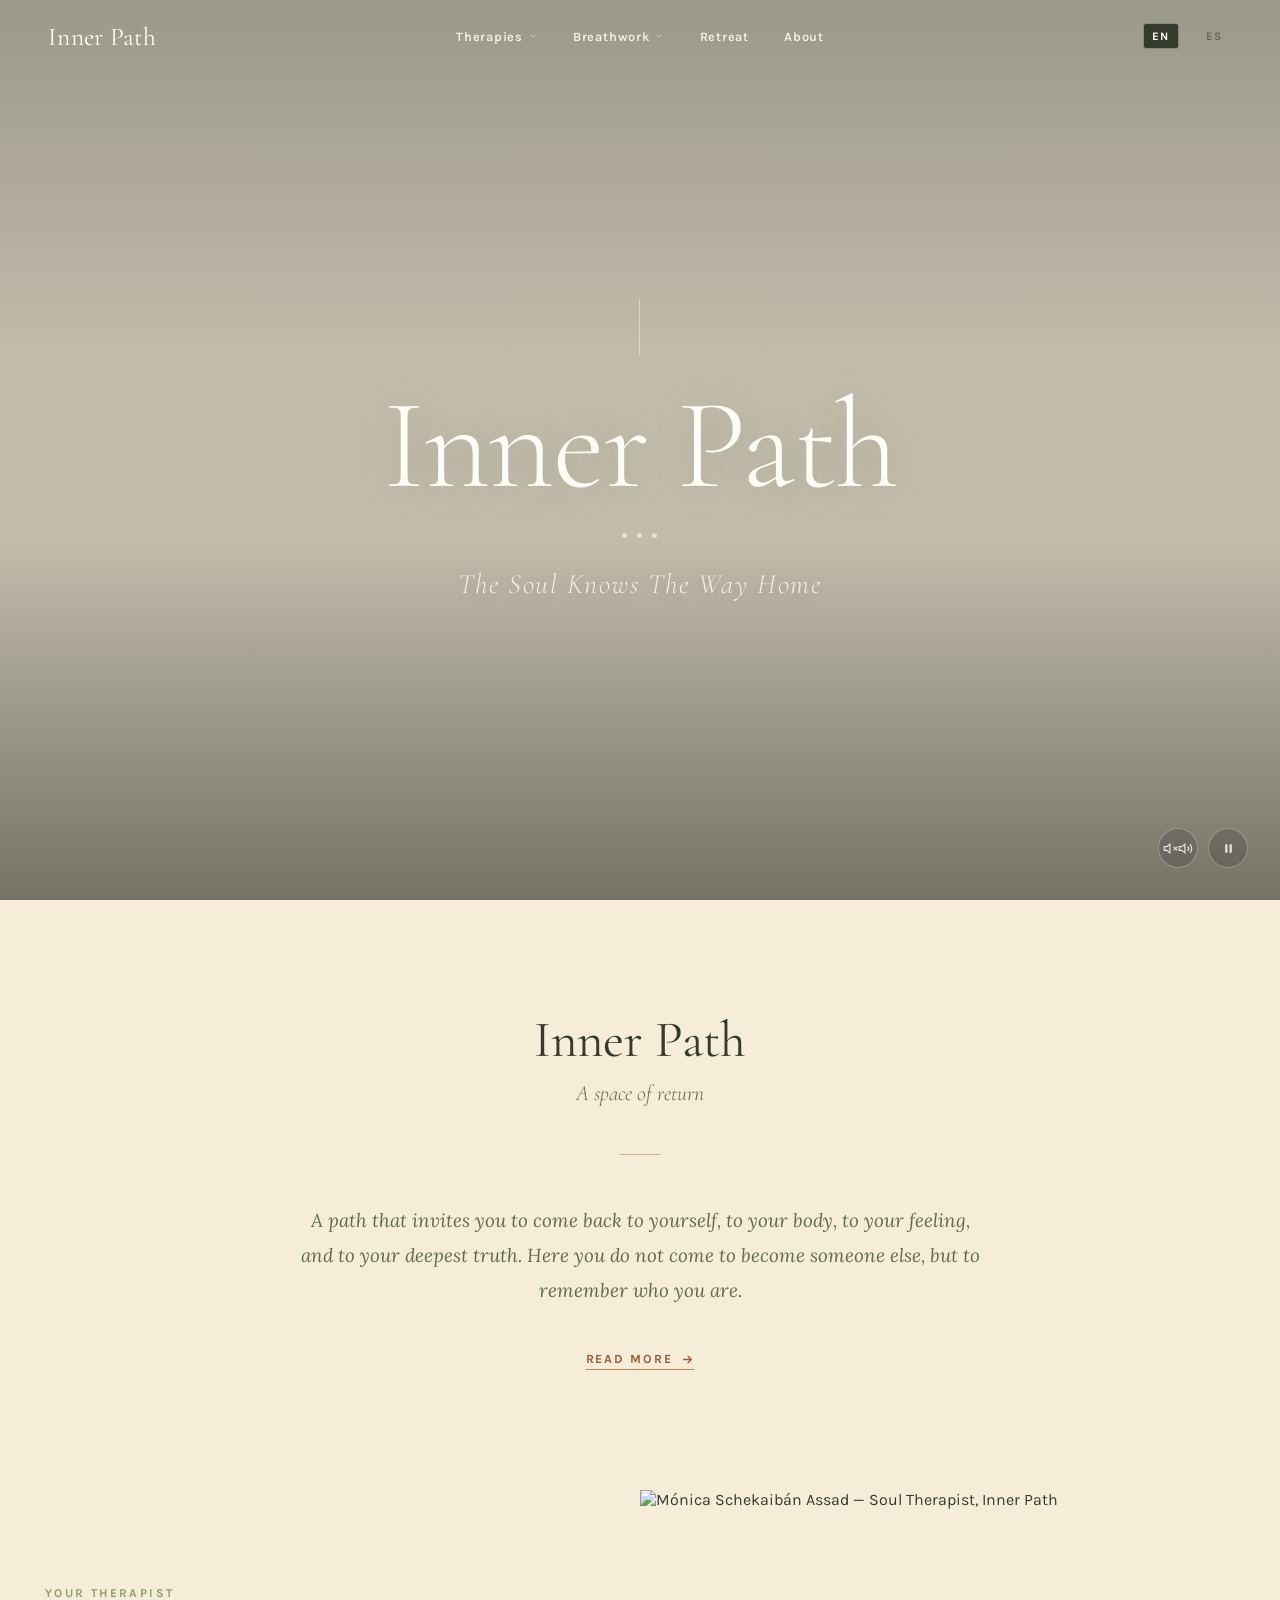
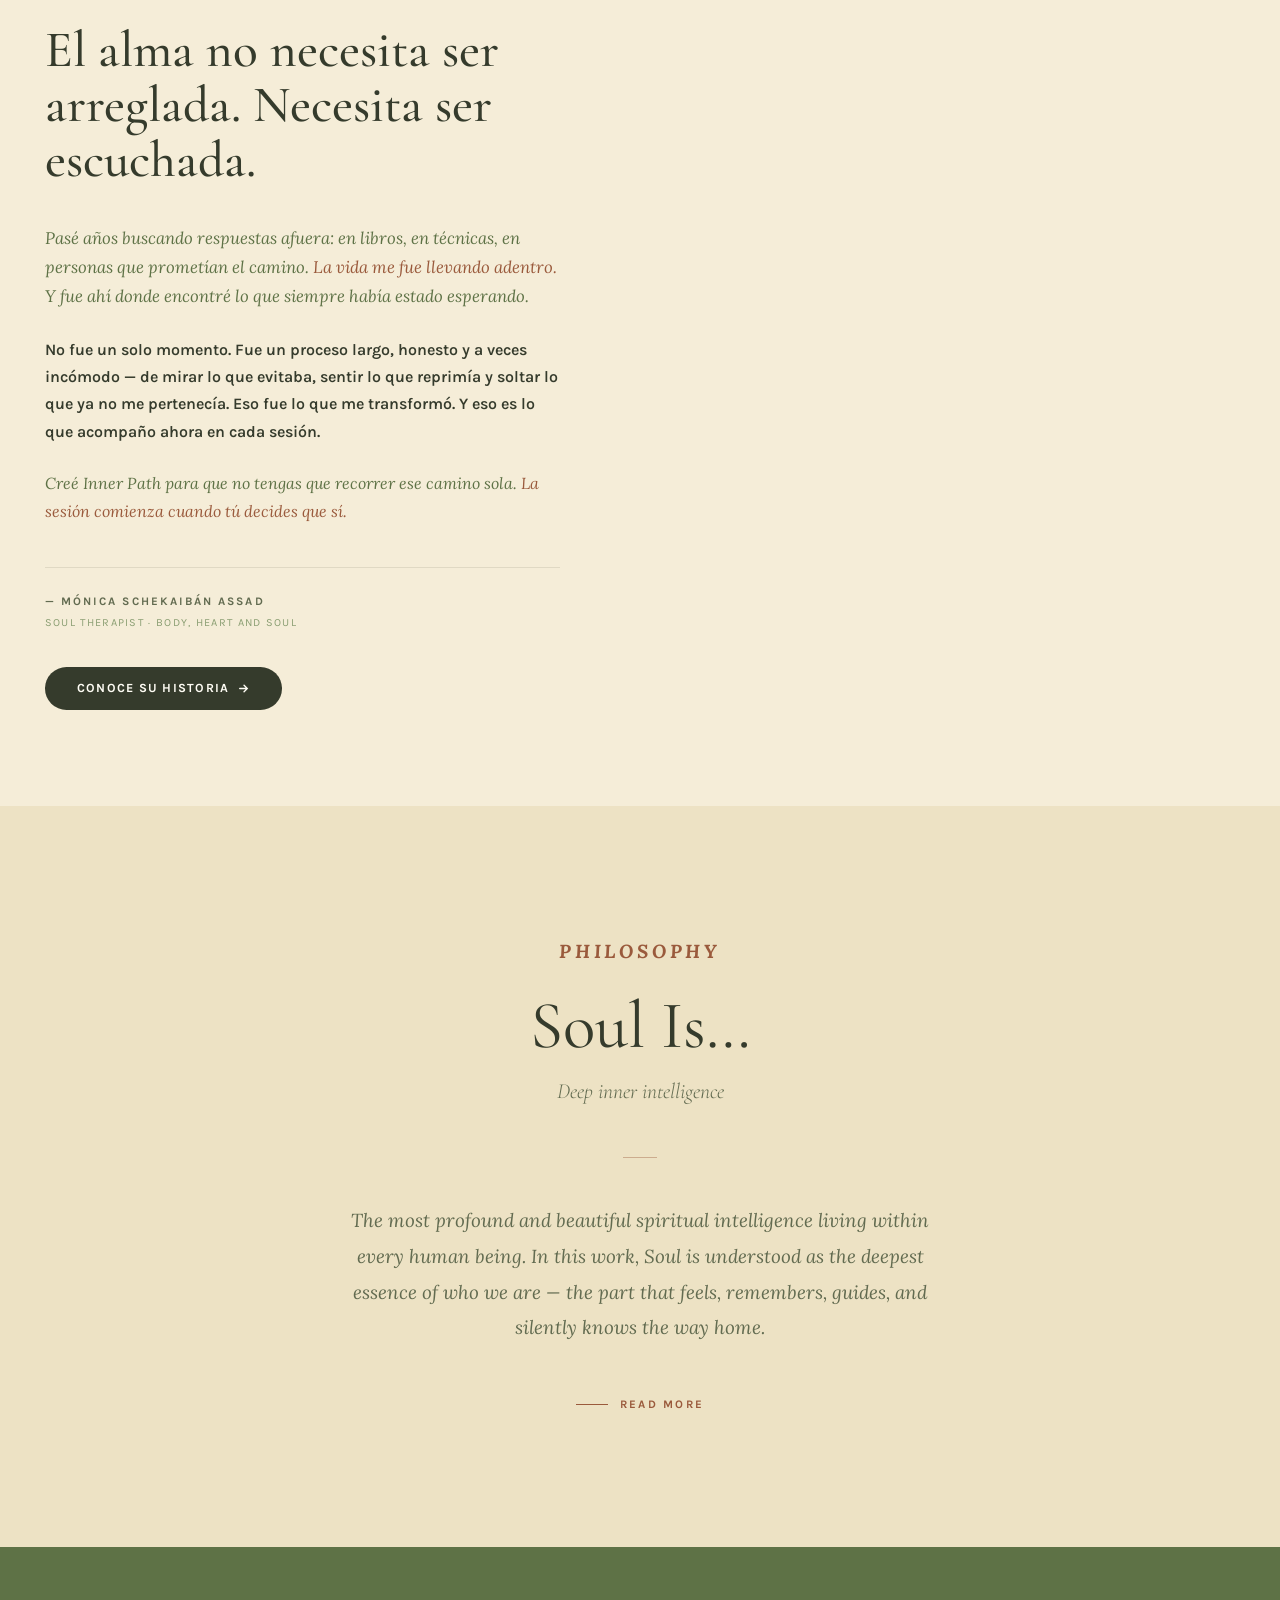
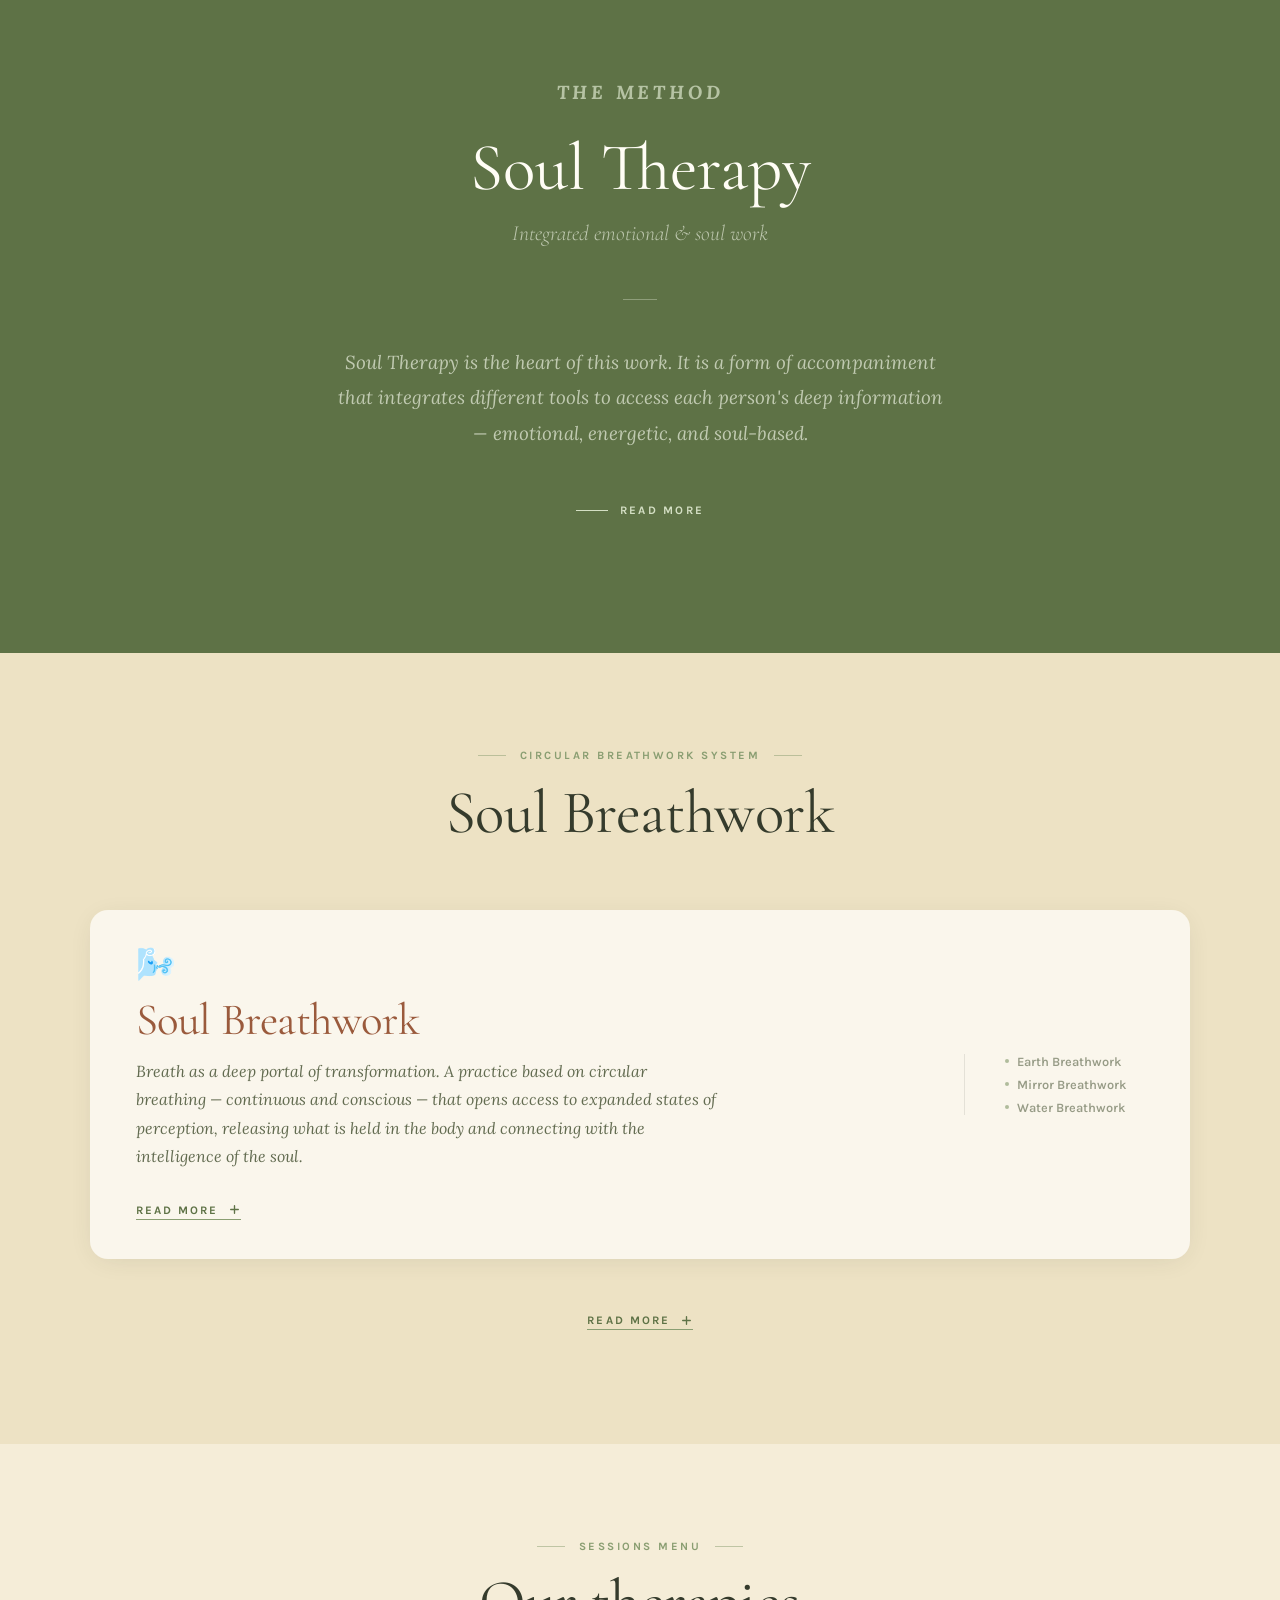
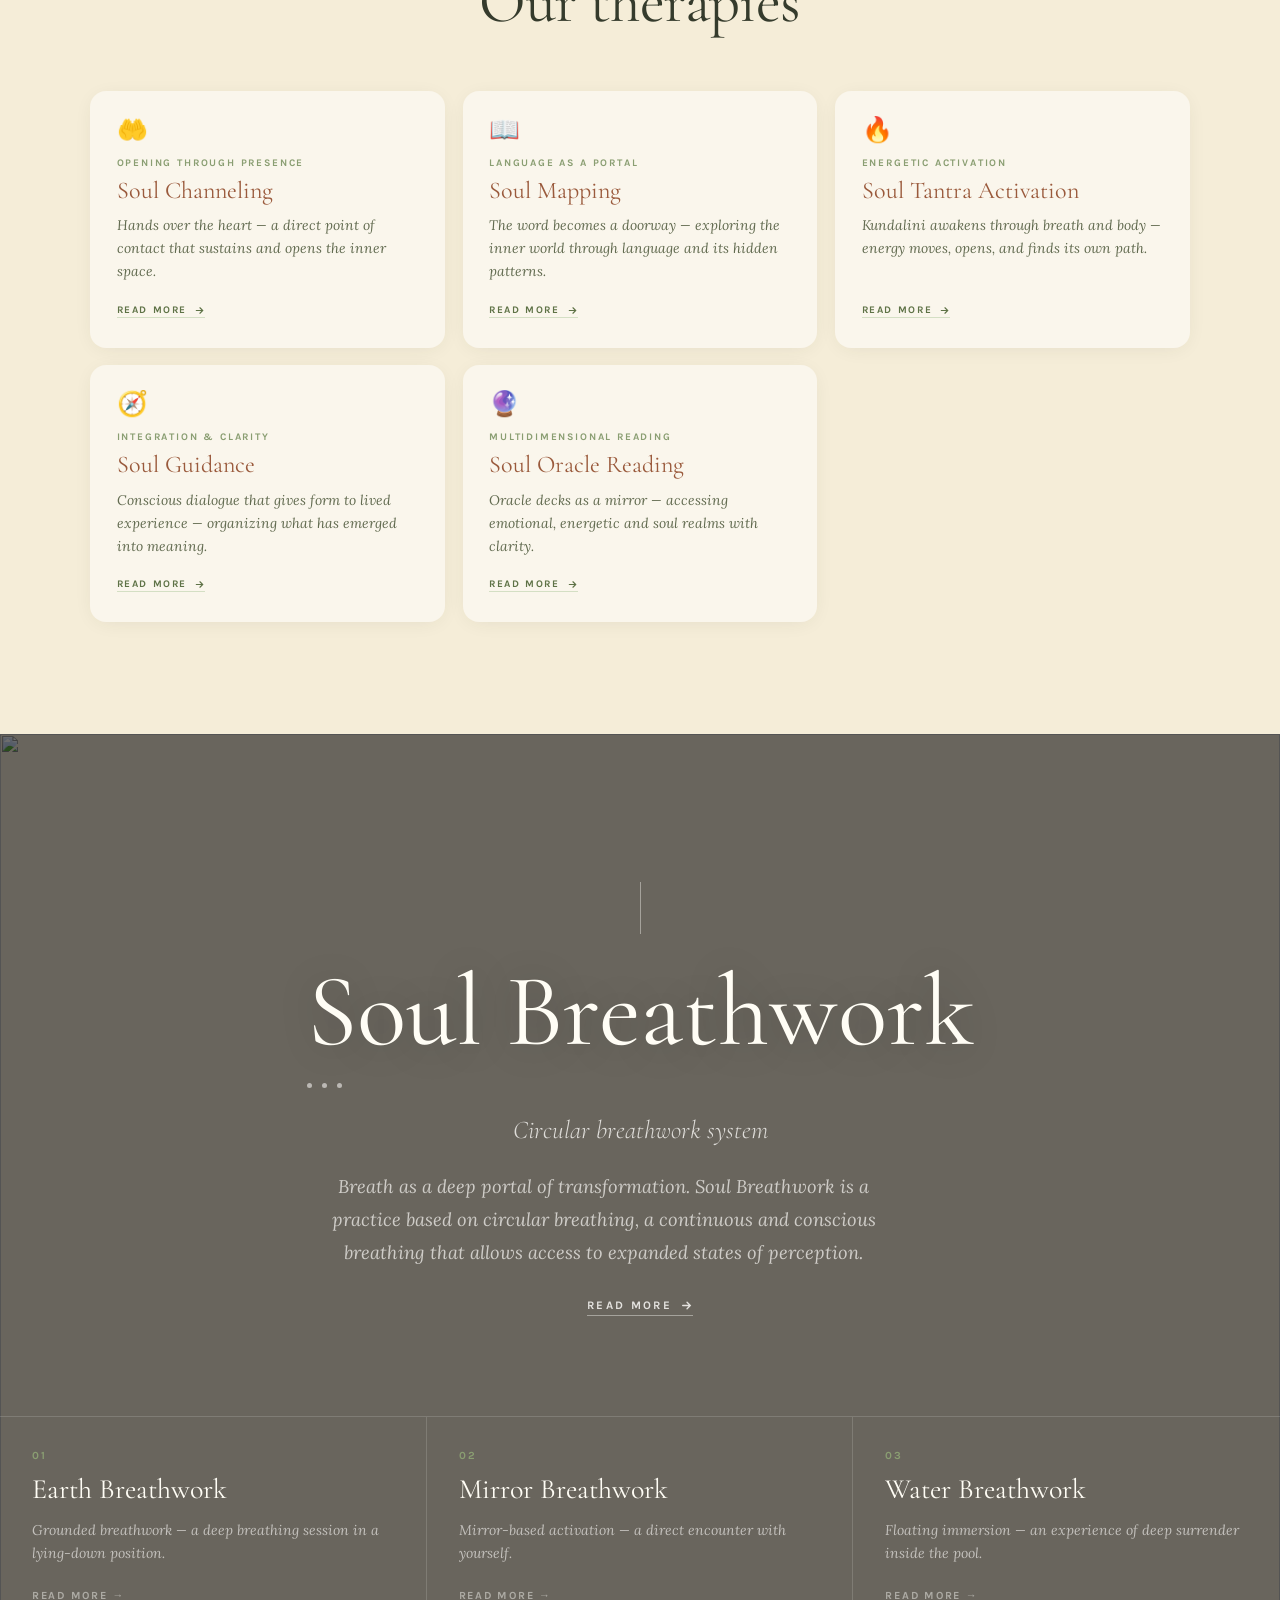
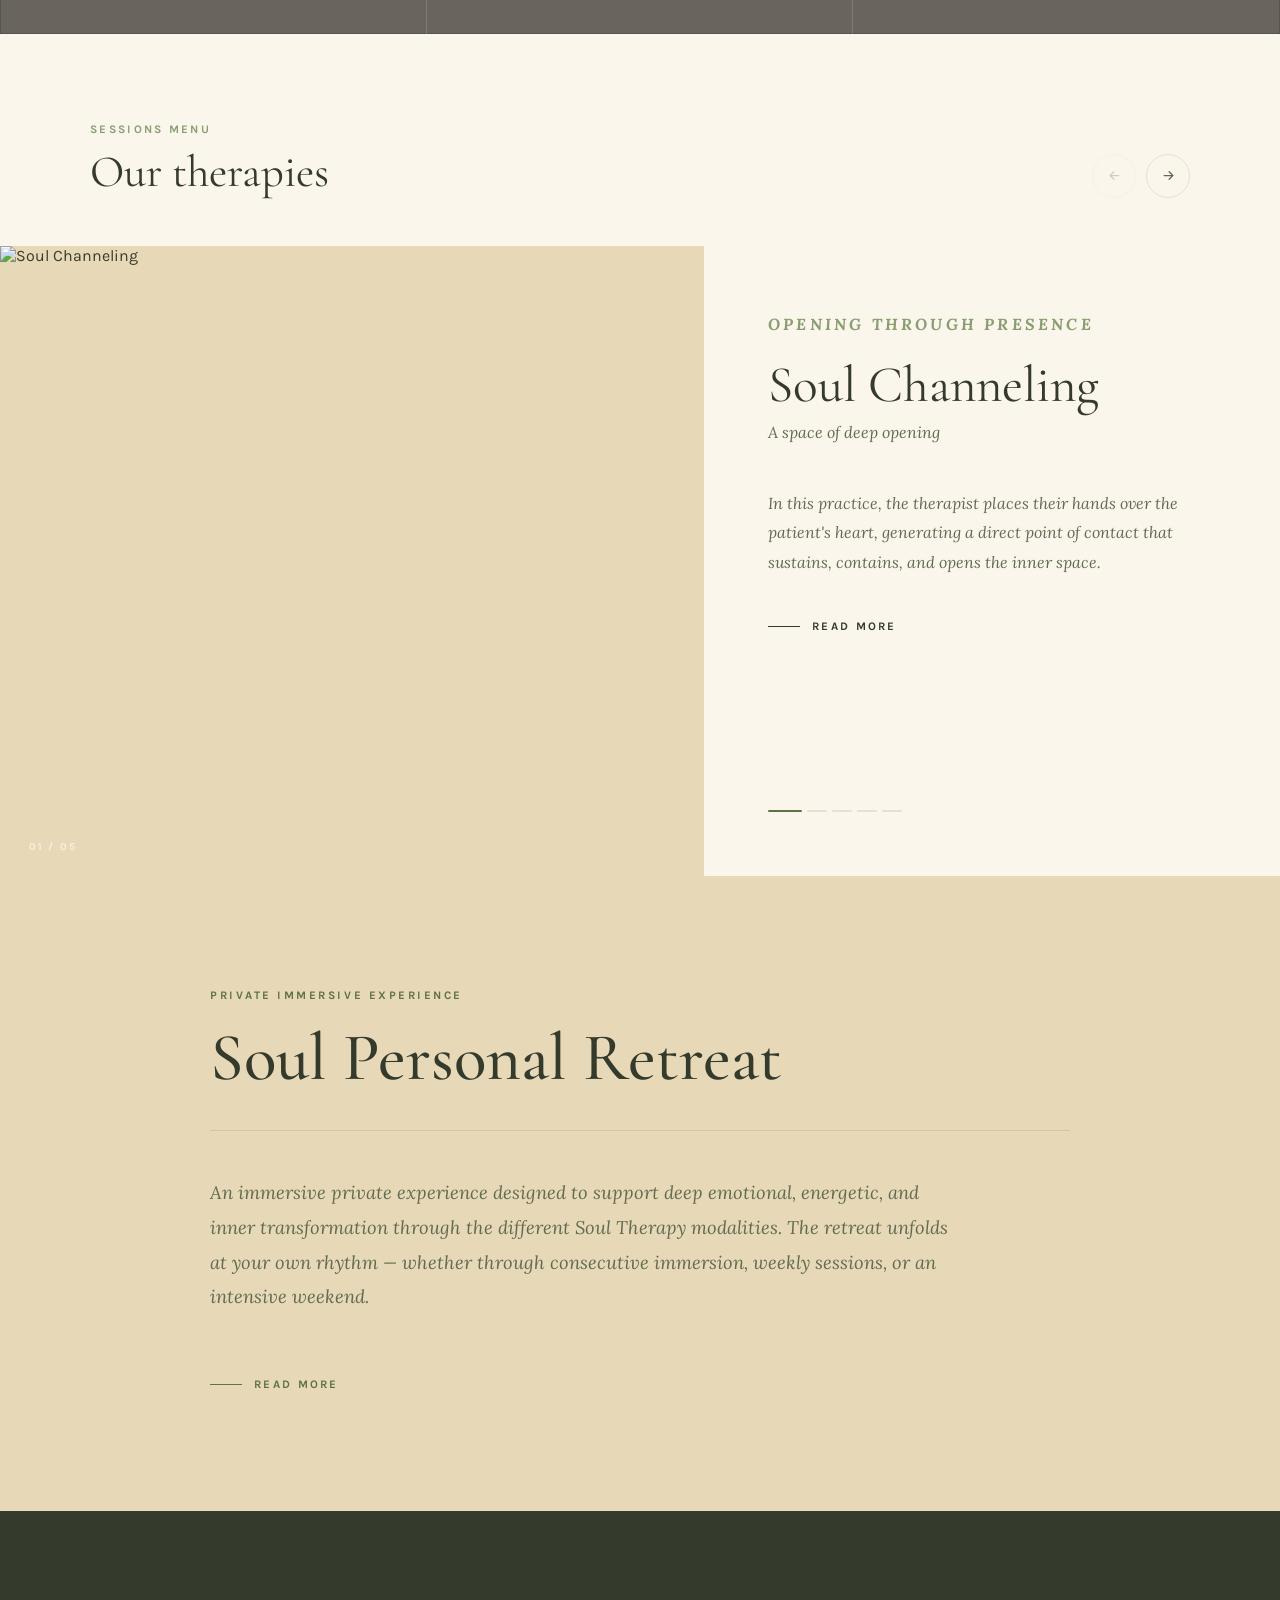
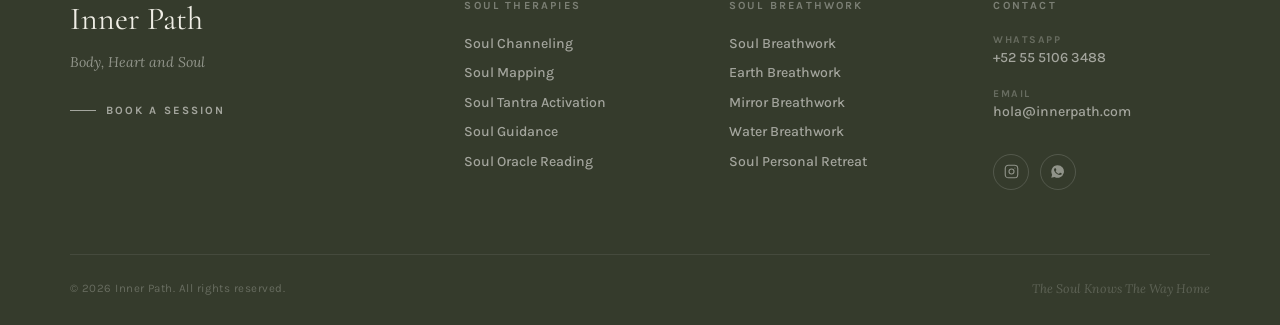
==== commit a26c9ab1: "update" ====
--- a/index.html
+++ b/index.html
@@ -3,21 +3,550 @@
 <head>
 <meta charset="UTF-8">
 <meta name="viewport" content="width=device-width, initial-scale=1.0">
-<title>Inner Path — Hero Options</title>
+<title>Inner Path — Body, Heart and Soul</title>
+<meta name="description" content="Inner Path is a space of return. Soul Therapy with Mónica Schekaibán Assad — Body, Heart and Soul.">
+<!-- Open Graph -->
+<meta property="og:type"        content="website">
+<meta property="og:title"       content="Inner Path — Body, Heart and Soul">
+<meta property="og:description" content="A path that invites you to come back to yourself, to your body, to your feeling, and to your deepest truth.">
+<meta property="og:locale"      content="en_US">
+<meta property="og:locale:alternate" content="es_MX">
+<meta property="og:image"       content="https://innerpath.com/images/og-cover.jpg">
+<meta property="og:url"         content="https://innerpath.com/">
+<link rel="canonical"           href="https://innerpath.com/">
+<!-- Fonts: all weights + Lora (was missing) in one request -->
 <link rel="preconnect" href="https://fonts.googleapis.com">
 <link rel="preconnect" href="https://fonts.gstatic.com" crossorigin>
-<link href="https://fonts.googleapis.com/css2?family=Cormorant+Garamond:ital,wght@0,300;0,400;0,500;1,300;1,400&family=Karla:wght@400;500&display=swap" rel="stylesheet">
+<link href="https://fonts.googleapis.com/css2?family=Cormorant+Garamond:ital,wght@0,300;0,400;0,500;0,600;1,300;1,400&family=Lora:ital,wght@0,400;0,500;1,400&family=Karla:wght@400;500;600;700&display=swap" rel="stylesheet">
+
 <style>
+/* ═══════════════════════════════════════════════════════════
+   INNER PATH — Unified design system
+   Single <style> block. All tokens canonical here.
+   ═══════════════════════════════════════════════════════════ */
+
+/* ── Reset (one instance only) ── */
 *, *::before, *::after { box-sizing: border-box; margin: 0; padding: 0; }
+img { display: block; max-width: 100%; }
+a   { text-decoration: none; color: inherit; }
+ul  { list-style: none; }
+button { cursor: pointer; border: none; background: none; font: inherit; color: inherit; }
+
+/* ── Design tokens (canonical, single source of truth) ── */
 :root {
-  --font-display: 'Cormorant Garamond', Georgia, serif;
-  --font-body: 'Karla', sans-serif;
-  --color-white: #FFFEFB;
-  --ease: cubic-bezier(0.22, 1, 0.36, 1);
-}
-body { background: #0c0c0c; font-family: var(--font-body); }
-
-/* ── SHARED HERO ── */
+  /* ── Color palette — anchored on #E7D9B8 (warm wheat) and #353B2C (forest carbon) ── */
+
+  /* Backgrounds: warm wheat spectrum */
+  --bg:        #F5EDD8;   /* light warm sand       */
+  --bg-alt:    #EDE2C4;   /* mid warm crema         */
+  --bg-deep:   #E7D9B8;   /* anchor: deep wheat     */
+  --bg-moss:   #D6CCAA;   /* earthier, for accents  */
+  --bg-card:   #FAF6EC;   /* near-white warm card   */
+
+  /* Text: forest carbon spectrum */
+  --text:      #353B2C;   /* anchor: forest carbon  */
+  --text-mid:  #4A5038;   /* medium forest          */
+  --soft:      #626B50;   /* muted green-grey body  */
+
+  /* Sage green accent */
+  --sage:      #8A9E72;
+  --sage-dk:   #5E7246;
+  --sage-pale: #D4DFC4;
+
+  /* Terracotta accent */
+  --terra:     #9A5A3C;
+  --terra-dk:  #7E4830;
+  --terra-warm:#C4804E;   /* warmer terracotta highlight */
+
+  /* Gold — extracted from the wheat base */
+  --gold:      #B89A5A;
+  --gold-pale: #EAD9A8;
+
+  /* Surface */
+  --white:     #FFFDF5;   /* warm white, no cold blue */
+  --line:      rgba(53,59,44,0.11);
+
+  /* Typography */
+  --disp:      'Cormorant Garamond', Georgia, serif;
+  --body:      'Karla', -apple-system, sans-serif;
+  --acc:       'Lora', Georgia, serif;
+
+  /* Motion */
+  --ease:      cubic-bezier(0.22, 1, 0.36, 1);
+
+  /* Layout */
+  --mw:        1180px;
+}
+
+/* ── Utility: hidden icon state (replaces inline style=display:none) ── */
+.ctrl__icon--hidden { display: none; }
+
+/* ── Base ── */
+body {
+  background: var(--bg);
+  color: var(--text);
+  font-family: var(--body);
+  -webkit-font-smoothing: antialiased;
+  overflow-x: hidden;
+}
+
+/* ── Skip link (a11y) ── */
+.skip-link {
+  position: absolute;
+  left: -999px;
+  top: 0;
+  padding: 0.7rem 1.2rem;
+  background: var(--sage-dk);
+  color: var(--white);
+  font-size: 0.8rem;
+  font-weight: 700;
+  z-index: 9999;
+  border-radius: 0 0 6px 0;
+}
+.skip-link:focus { left: 0; }
+
+/* ── Focus visible ── */
+:focus-visible {
+  outline: 2px solid var(--terra);
+  outline-offset: 3px;
+  border-radius: 2px;
+}
+
+/* ═══════════════════════════════════════════════════════════
+   NAV — Six Senses style
+   Transparent over hero, hamburger left, logo center (mobile)
+   Logo left + items center + CTA right (desktop)
+   Full-screen overlay menu with submenu panels
+   ═══════════════════════════════════════════════════════════ */
+
+/* Header bar */
+.nav-bar {
+  position: fixed;
+  top: 0; left: 0; right: 0;
+  z-index: 1000;
+  display: flex;
+  align-items: center;
+  justify-content: space-between;
+  padding: 0 1.5rem;
+  height: 64px;
+  transition: background 0.35s var(--ease), height 0.3s var(--ease);
+}
+.nav-bar.scrolled {
+  background: rgba(247,240,225,0.96);
+  backdrop-filter: blur(12px);
+  -webkit-backdrop-filter: blur(12px);
+  box-shadow: 0 1px 0 var(--line);
+  height: 56px;
+}
+
+/* Hamburger — always visible */
+.nav-hamburger {
+  display: flex;
+  flex-direction: column;
+  gap: 5px;
+  padding: 8px;
+  margin: -8px;
+  z-index: 1010;
+  flex-shrink: 0;
+}
+.nav-hamburger span {
+  display: block;
+  width: 24px; height: 1.5px;
+  background: var(--white);
+  border-radius: 2px;
+  transition: transform 0.3s var(--ease), opacity 0.3s, background 0.3s;
+  transform-origin: center;
+}
+.nav-bar.scrolled .nav-hamburger span,
+.nav-hamburger.is-open span { background: var(--text); }
+.nav-hamburger.is-open span:nth-child(1) { transform: translateY(6.5px) rotate(45deg); }
+.nav-hamburger.is-open span:nth-child(2) { opacity: 0; transform: scaleX(0); }
+.nav-hamburger.is-open span:nth-child(3) { transform: translateY(-6.5px) rotate(-45deg); }
+
+/* Logo — center on mobile, left on desktop */
+.nav-logo {
+  font-family: var(--disp);
+  font-weight: 400;
+  font-size: 1.45rem;
+  letter-spacing: 0.01em;
+  color: var(--white);
+  transition: color 0.3s;
+  position: absolute;
+  left: 50%;
+  transform: translateX(-50%);
+  white-space: nowrap;
+}
+.nav-bar.scrolled .nav-logo { color: var(--text); }
+
+/* Desktop nav items — hidden on mobile */
+.nav-items {
+  display: none;
+}
+
+  /* CTA button (right side) — removed, lang switch takes this slot */
+
+/* ── Full-screen overlay menu ── */
+.nav-overlay {
+  position: fixed;
+  inset: 0;
+  z-index: 900;
+  background: var(--bg);
+  display: flex;
+  flex-direction: column;
+  /* Hidden state */
+  opacity: 0;
+  visibility: hidden;
+  transition: opacity 0.4s var(--ease), visibility 0.4s;
+  overflow: hidden;
+}
+.nav-overlay.is-open {
+  opacity: 1;
+  visibility: visible;
+}
+
+/* Overlay inner scroll container */
+.nav-overlay__scroll {
+  flex: 1;
+  overflow-y: auto;
+  -webkit-overflow-scrolling: touch;
+  padding: 88px 1.8rem 3rem;
+  display: flex;
+  flex-direction: column;
+}
+
+/* Primary nav items */
+.nav-primary {
+  display: flex;
+  flex-direction: column;
+}
+.nav-primary__item {
+  border-bottom: 1px solid var(--line);
+}
+
+/* Item trigger: text + chevron */
+.nav-primary__trigger {
+  width: 100%;
+  display: flex;
+  align-items: center;
+  justify-content: space-between;
+  padding: 1.15rem 0;
+  font-family: var(--disp);
+  font-weight: 400;
+  font-size: clamp(1.6rem, 5vw, 2.2rem);
+  color: var(--text);
+  background: none;
+  border: none;
+  text-align: left;
+  cursor: pointer;
+  transition: color 0.2s var(--ease);
+  -webkit-tap-highlight-color: transparent;
+}
+.nav-primary__trigger:hover { color: var(--sage-dk); }
+.nav-primary__trigger svg {
+  width: 18px; height: 18px;
+  flex-shrink: 0;
+  transition: transform 0.3s var(--ease);
+  opacity: 0.45;
+}
+.nav-primary__trigger[aria-expanded="true"] svg { transform: rotate(180deg); opacity: 0.9; }
+
+/* Simple link (no submenu) */
+.nav-primary__link {
+  display: block;
+  padding: 1.15rem 0;
+  font-family: var(--disp);
+  font-weight: 400;
+  font-size: clamp(1.6rem, 5vw, 2.2rem);
+  color: var(--text);
+  transition: color 0.2s var(--ease);
+}
+.nav-primary__link:hover { color: var(--sage-dk); }
+
+/* Submenu panel (accordion) */
+.nav-submenu {
+  display: grid;
+  grid-template-rows: 0fr;
+  transition: grid-template-rows 0.35s var(--ease);
+}
+.nav-submenu.is-open { grid-template-rows: 1fr; }
+.nav-submenu__inner { overflow: hidden; }
+
+.nav-submenu__list {
+  display: flex;
+  flex-direction: column;
+  gap: 0;
+  padding: 0.4rem 0 1.4rem 0;
+}
+.nav-submenu__link {
+  display: flex;
+  align-items: center;
+  gap: 0.8rem;
+  padding: 0.65rem 0;
+  font-family: var(--body);
+  font-size: 0.92rem;
+  font-weight: 500;
+  color: var(--soft);
+  border-bottom: 1px solid var(--line);
+  transition: color 0.18s var(--ease), padding-left 0.18s var(--ease);
+}
+.nav-submenu__link:last-child { border-bottom: none; }
+.nav-submenu__link::before {
+  content: '';
+  width: 4px; height: 4px;
+  border-radius: 50%;
+  background: var(--sage);
+  flex-shrink: 0;
+  opacity: 0.6;
+  transition: opacity 0.18s, transform 0.18s;
+}
+.nav-submenu__link:hover {
+  color: var(--sage-dk);
+  padding-left: 0.4rem;
+}
+.nav-submenu__link:hover::before { opacity: 1; transform: scale(1.3); }
+
+/* Overlay footer: lang switch + contact */
+.nav-overlay__footer {
+  margin-top: auto;
+  padding-top: 2rem;
+  display: flex;
+  align-items: center;
+  justify-content: space-between;
+  flex-wrap: wrap;
+  gap: 1rem;
+  border-top: 1px solid var(--line);
+}
+/* Language switch — in nav-bar (hero + scrolled) */
+.nav-bar__lang {
+  flex-shrink: 0;
+}
+.nav-bar__lang button {
+  color: rgba(255,254,251,0.7);
+  border: 1px solid transparent;
+  padding: 0.28rem 0.55rem;
+  border-radius: 3px;
+  transition: color 0.2s, background 0.2s, border-color 0.2s;
+}
+.nav-bar__lang .nav-lang__sep {
+  color: rgba(255,254,251,0.3);
+}
+.nav-bar__lang button.is-active {
+  background: transparent;
+  color: var(--white);
+  border-color: rgba(255,254,251,0.4);
+}
+.nav-bar__lang button:not(.is-active):hover {
+  color: rgba(255,254,251,0.95);
+}
+/* When header is scrolled — swap to dark colors */
+.nav-bar.scrolled .nav-bar__lang button {
+  color: var(--soft);
+}
+.nav-bar.scrolled .nav-bar__lang .nav-lang__sep {
+  color: var(--line);
+}
+.nav-bar.scrolled .nav-bar__lang button.is-active {
+  color: var(--text);
+  border-color: var(--line);
+  background: transparent;
+}
+.nav-bar.scrolled .nav-bar__lang button:not(.is-active):hover {
+  color: var(--text);
+}
+
+/* Language switch — in overlay footer (already dark bg) */
+.nav-lang {
+  display: flex;
+  gap: 0.5rem;
+  align-items: center;
+}
+.nav-lang button {
+  font-family: var(--body);
+  font-size: 0.72rem;
+  font-weight: 700;
+  letter-spacing: 0.14em;
+  text-transform: uppercase;
+  color: var(--soft);
+  padding: 0.3rem 0.5rem;
+  border-radius: 3px;
+  transition: background 0.2s, color 0.2s;
+}
+.nav-lang button.is-active {
+  background: var(--text);
+  color: var(--white);
+}
+.nav-lang__sep { color: var(--line); font-size: 0.7rem; }
+.nav-overlay__contact {
+  font-family: var(--body);
+  font-size: 0.78rem;
+  color: var(--soft);
+  display: flex;
+  flex-direction: column;
+  gap: 0.2rem;
+  text-align: right;
+}
+.nav-overlay__contact a:hover { color: var(--text); }
+
+/* ── Desktop nav (≥980px) ── */
+@media (min-width: 980px) {
+  .nav-bar { padding: 0 3rem; height: 72px; }
+  .nav-bar.scrolled { height: 60px; }
+
+  /* Logo: left */
+  .nav-logo {
+    position: static;
+    transform: none;
+    font-size: 1.6rem;
+  }
+
+  /* Desktop items: center */
+  .nav-items {
+    display: flex;
+    align-items: center;
+    gap: 2.2rem;
+    position: absolute;
+    left: 50%;
+    transform: translateX(-50%);
+  }
+
+  /* Desktop item = trigger button for dropdown */
+  .nav-items__trigger {
+    display: inline-flex;
+    align-items: center;
+    gap: 0.3rem;
+    font-family: var(--body);
+    font-size: 0.8rem;
+    font-weight: 600;
+    letter-spacing: 0.06em;
+    color: rgba(255,254,251,0.88);
+    transition: color 0.2s;
+    position: relative;
+    padding: 0.3rem 0;
+    white-space: nowrap;
+  }
+  .nav-bar.scrolled .nav-items__trigger { color: var(--text); }
+  .nav-items__trigger:hover { color: var(--white); }
+  .nav-bar.scrolled .nav-items__trigger:hover { color: var(--sage-dk); }
+  .nav-items__trigger svg {
+    width: 10px; height: 10px;
+    transition: transform 0.2s var(--ease);
+    opacity: 0.6;
+  }
+  .nav-items__wrap:hover .nav-items__trigger svg,
+  .nav-items__wrap.is-open .nav-items__trigger svg { transform: rotate(180deg); }
+
+  /* Underline indicator */
+  .nav-items__trigger::after {
+    content: '';
+    position: absolute;
+    bottom: -2px; left: 0; right: 100%;
+    height: 1px;
+    background: currentColor;
+    transition: right 0.22s var(--ease);
+  }
+  .nav-items__wrap:hover .nav-items__trigger::after,
+  .nav-items__wrap.is-open .nav-items__trigger::after { right: 0; }
+
+  /* Desktop dropdown */
+  .nav-items__wrap { position: relative; }
+  .nav-dropdown {
+    position: absolute;
+    top: calc(100% + 14px);
+    left: 50%;
+    transform: translateX(-50%);
+    min-width: 220px;
+    background: var(--bg-card);
+    border: 1px solid var(--line);
+    border-radius: 8px;
+    box-shadow: 0 20px 48px -16px rgba(53,59,44,0.3);
+    padding: 0.6rem;
+    opacity: 0;
+    visibility: hidden;
+    pointer-events: none;
+    transition: opacity 0.22s var(--ease), transform 0.22s var(--ease), visibility 0.22s;
+    transform: translateX(-50%) translateY(6px);
+  }
+  .nav-items__wrap:hover .nav-dropdown,
+  .nav-items__wrap.is-open .nav-dropdown {
+    opacity: 1;
+    visibility: visible;
+    pointer-events: auto;
+    transform: translateX(-50%) translateY(0);
+  }
+  /* Grace area so dropdown doesn't close when moving cursor diagonally */
+  .nav-items__wrap::after {
+    content: '';
+    position: absolute;
+    top: 100%;
+    left: -20px; right: -20px;
+    height: 18px;
+  }
+  .nav-dropdown a {
+    display: block;
+    padding: 0.5rem 0.75rem;
+    font-family: var(--body);
+    font-size: 0.84rem;
+    font-weight: 500;
+    color: var(--text);
+    border-radius: 5px;
+    transition: background 0.15s, color 0.15s;
+    white-space: nowrap;
+  }
+  .nav-dropdown a:hover {
+    background: var(--sage-pale);
+    color: var(--sage-dk);
+  }
+
+  /* Plain nav links (no submenu trigger) */
+  .nav-items__link { gap: 0; }
+  .nav-items__link::after { display: none; }
+
+  /* Hamburger: hidden on desktop */
+  .nav-hamburger { display: none; }
+
+  /* Overlay: still works but rarely used — hidden on desktop */
+  .nav-overlay { display: none; }
+}
+
+/* ═══════════════════════════════════════════════════════════
+   SHARED COMPONENTS
+   ═══════════════════════════════════════════════════════════ */
+
+/* Read-more animated dash */
+.read-more {
+  display: inline-flex;
+  align-items: center;
+  gap: 0.75rem;
+  font-family: var(--body);
+  font-size: 0.72rem;
+  font-weight: 700;
+  letter-spacing: 0.2em;
+  text-transform: uppercase;
+  transition: color 0.2s var(--ease), gap 0.2s var(--ease);
+}
+.read-more::before {
+  content: '';
+  display: block;
+  width: 32px; height: 1px;
+  background: currentColor;
+  flex-shrink: 0;
+  transition: width 0.25s var(--ease);
+}
+.read-more:hover { gap: 1.1rem; }
+.read-more:hover::before { width: 48px; }
+
+/* Eyebrow */
+.eyebrow {
+  font-family: var(--body);
+  font-size: 0.72rem;
+  font-weight: 700;
+  letter-spacing: 0.2em;
+  text-transform: uppercase;
+}
+
+/* ═══════════════════════════════════════════════════════════
+   HERO
+   ═══════════════════════════════════════════════════════════ */
 .hero {
   position: relative;
   width: 100%;
@@ -28,41 +557,30 @@
   align-items: center;
   justify-content: center;
 }
-.overlay{
-  position: absolute;
-  top: 0;
-  left: 0;
-  background-color: #0c0c0c;
-  opacity: 0.4;
-  width: 100%;
-  height: 100%;
-  z-index: 1;
-}
 .hero__media {
   position: absolute;
   inset: 0;
   z-index: 0;
 }
-.hero__media img,
 .hero__media video {
   width: 100%; height: 100%;
   object-fit: cover;
-  object-position: center center;
+  object-position: center;
   display: block;
 }
-/* Very light scrim — let the image breathe, just enough for text */
-.hero__scrim {
+/* Single unified overlay — removed duplicate .overlay and .hero__scrim conflict */
+.hero__overlay {
   position: absolute;
   inset: 0;
   z-index: 1;
-  background:
-    linear-gradient(to bottom,
-      rgba(6,10,5,0.22) 0%,
-      rgba(6,10,5,0.08) 35%,
-      rgba(6,10,5,0.08) 55%,
-      rgba(6,10,5,0.42) 100%);
-}
-/* Center content */
+  background: linear-gradient(
+    to bottom,
+    rgba(10,14,8,0.38) 0%,
+    rgba(10,14,8,0.22) 40%,
+    rgba(10,14,8,0.22) 60%,
+    rgba(10,14,8,0.55) 100%
+  );
+}
 .hero__content {
   position: relative;
   z-index: 2;
@@ -74,168 +592,140 @@
   pointer-events: none;
   user-select: none;
 }
-/* Thin vertical rule above title */
 .hero__rule {
-  width: 1px;
-  height: 64px;
-  background: rgba(255,254,251,0.45);
-  margin-bottom: 2.2rem;
-}
-/* Main title */
+  width: 1px; height: 56px;
+  background: rgba(255,254,251,0.4);
+  margin-bottom: 2rem;
+}
 .hero__title {
-  font-family: var(--font-display);
+  font-family: var(--disp);
   font-weight: 300;
-  font-size: clamp(4.5rem, 10vw, 9.5rem);
-  line-height: 0.9;
+  font-size: clamp(4rem, 10vw, 9rem);
+  line-height: 0.92;
   letter-spacing: -0.01em;
-  color: var(--color-white);
+  color: var(--white);
   text-shadow: 0 2px 40px rgba(0,0,0,0.18);
 }
-/* Three dots — brand signature */
 .hero__dots {
-  display: flex;
-  gap: 11px;
+  display: flex; gap: 10px;
   align-items: center;
-  margin: 2rem 0;
+  margin: 1.8rem 0;
 }
 .hero__dots span {
   width: 5px; height: 5px;
   border-radius: 50%;
-  background: rgba(255,254,251,0.6);
-}
-/* Subtitle */
+  background: rgba(255,254,251,0.55);
+}
 .hero__subtitle {
-  font-family: var(--font-display);
+  font-family: var(--disp);
   font-style: italic;
   font-weight: 300;
+  /* Fixed: was 30px overriding clamp() */
   font-size: clamp(1.15rem, 2.4vw, 1.75rem);
   color: rgba(255,254,251,0.80);
   letter-spacing: 0.06em;
   text-shadow: 0 1px 20px rgba(0,0,0,0.2);
-  font-size: 30px;
-  font-weight: 600;
-}
-/* Scroll indicator at bottom */
-.hero__scroll {
-  position: absolute;
-  bottom: 2.2rem;
-  left: 50%;
-  transform: translateX(-50%);
-  z-index: 2;
-  display: flex;
-  flex-direction: column;
-  align-items: center;
-  gap: 0.55rem;
-  pointer-events: auto;
-  cursor: pointer;
-}
-.hero__scroll-label {
-  font-family: var(--font-body);
-  font-size: 0.68rem;
-  letter-spacing: 0.22em;
-  text-transform: uppercase;
-  color: rgba(255,254,251,0.5);
-}
-.hero__scroll-ring {
-  width: 36px; height: 36px;
-  border: 1px solid rgba(255,254,251,0.35);
-  border-radius: 50%;
-  display: flex;
-  align-items: center;
-  justify-content: center;
-  animation: bounce 2.2s ease-in-out infinite;
-}
-.hero__scroll-ring svg { opacity: 0.55; }
-@keyframes bounce {
-  0%,100% { transform: translateY(0); }
-  50%      { transform: translateY(6px); }
-}
-
-/* ── VIDEO CONTROLS ── */
+}
+/* Video controls */
 .hero__controls {
   position: absolute;
-  bottom: 2.2rem;
-  right: 2rem;
+  bottom: 2rem; right: 2rem;
   z-index: 3;
-  display: flex;
-  gap: 0.65rem;
-  align-items: center;
+  display: flex; gap: 0.6rem;
 }
 .ctrl {
-  width: 42px; height: 42px;
+  width: 40px; height: 40px;
   border-radius: 50%;
   border: 1px solid rgba(255,254,251,0.3);
   background: rgba(0,0,0,0.15);
   backdrop-filter: blur(8px);
   -webkit-backdrop-filter: blur(8px);
-  display: flex;
-  align-items: center;
-  justify-content: center;
-  cursor: pointer;
+  display: flex; align-items: center; justify-content: center;
+  color: rgba(255,254,251,0.85);
   transition: border-color .2s, background .2s;
-  color: rgba(255,254,251,0.85);
-  flex-shrink: 0;
-}
-.ctrl:hover { border-color: rgba(255,254,251,0.65); background: rgba(0,0,0,0.3); }
+}
+.ctrl:hover { border-color: rgba(255,254,251,0.7); background: rgba(0,0,0,0.3); }
 .ctrl svg { pointer-events: none; display: block; }
 .ctrl .icon-pause { display: block; }
 .ctrl .icon-play  { display: none; }
 .ctrl.paused .icon-pause { display: none; }
 .ctrl.paused .icon-play  { display: block; }
 
-/* ── SECTION DIVIDERS ── */
-.label {
-  font-family: var(--font-body);
-  font-size: 0.7rem;
-  letter-spacing: 0.2em;
+/* ═══════════════════════════════════════════════════════════
+   INTRO SECTION
+   ═══════════════════════════════════════════════════════════ */
+.intro {
+  padding: 7rem 1.5rem 7.5rem;
+  text-align: center;
+  background: var(--bg);
+}
+.intro__inner {
+  max-width: 780px;
+  margin: 0 auto;
+  display: flex;
+  flex-direction: column;
+  align-items: center;
+}
+.intro__title {
+  font-family: var(--disp);
+  font-weight: 400;
+  font-size: clamp(2rem, 4vw, 3.2rem);
+  line-height: 1.12;
+  color: var(--text);
+  margin-bottom: 0.65rem;
+}
+.intro__subtitle {
+  font-family: var(--disp);
+  font-style: italic;
+  font-weight: 300;
+  font-size: clamp(1.05rem, 2vw, 1.35rem);
+  color: var(--soft);
+  margin-bottom: 3rem;
+}
+.intro__rule {
+  width: 40px; height: 1px;
+  background: var(--gold);
+  opacity: 0.7;
+  margin-bottom: 3rem;
+}
+.intro__body {
+  font-family: var(--acc);
+  font-style: italic;
+  font-size: clamp(1rem, 1.8vw, 1.18rem);
+  line-height: 1.85;
+  color: var(--soft);
+  max-width: 62ch;
+  text-align: center;
+  margin-bottom: 0;
+}
+.intro__cta {
+  display: inline-flex;
+  align-items: center;
+  gap: 0.5rem;
+  margin-top: 2.8rem;
+  font-family: var(--body);
+  font-size: 0.78rem;
+  font-weight: 700;
+  letter-spacing: 0.16em;
   text-transform: uppercase;
-  color: rgba(255,254,251,0.3);
-  text-align: center;
-  padding: 2.5rem 0 1rem;
-}
-</style>
-<style>
-/* ── Variables del sistema de diseño Inner Path ── */
-*, *::before, *::after { box-sizing: border-box; margin: 0; padding: 0; }
-
-:root {
-  --color-bg:             #F7F0E1;
-  --color-bg-alt:          #EFE4CC;
-  --color-text:            #353B2C;
-  --color-text-soft:       #5C6450;
-  --color-sage:            #869B70;
-  --color-sage-dark:       #5C6E49;
-  --color-sage-pale:       #DCE3D0;
-  --color-terracotta:      #9A5A3C;
-  --color-terracotta-dark: #7E4830;
-  --color-gold:            #AD8A4D;
-  --color-white:           #FFFEFB;
-  --color-line:            rgba(53, 59, 44, 0.14);
-  --font-display: 'Cormorant Garamond', 'Lora', Georgia, serif;
-  --font-body:    'Karla', -apple-system, sans-serif;
-  --font-accent:  'Lora', Georgia, serif;
-  --ease: cubic-bezier(0.22, 1, 0.36, 1);
-}
-
-body {
-  background: var(--color-bg);
-  color: var(--color-text);
-  font-family: var(--font-body);
-  -webkit-font-smoothing: antialiased;
-}
-
-/* ─────────────────────────────────────────────
-   SECCIÓN TERAPEUTA
-   Layout: texto izquierda | imagen derecha full-height
-   ───────────────────────────────────────────── */
+  color: var(--terra);
+  padding-bottom: 3px;
+  border-bottom: 1px solid var(--terra-warm);
+  transition: color 0.2s var(--ease), border-color 0.2s var(--ease), gap 0.2s var(--ease);
+}
+.intro__cta:hover { color: var(--text); border-color: var(--text); gap: 0.8rem; }
+.intro__cta svg { flex-shrink: 0; }
+@media (max-width: 600px) { .intro { padding: 5rem 1.5rem 5.5rem; } }
+
+/* ═══════════════════════════════════════════════════════════
+   THERAPIST SECTION
+   ═══════════════════════════════════════════════════════════ */
 .therapist {
   display: grid;
   grid-template-columns: 1fr 1fr;
   min-height: 100vh;
-  background: var(--color-bg);
-}
-
-/* ── Columna izquierda: texto ── */
+  background: var(--bg);
+}
 .therapist__text {
   display: flex;
   flex-direction: column;
@@ -243,122 +733,86 @@
   padding: 6rem 5rem 6rem 7%;
   max-width: 660px;
 }
-
-/* Eyebrow label — igual que los del sitio */
 .therapist__eyebrow {
-  font-family: var(--font-body);
+  font-family: var(--body);
   font-size: 0.75rem;
   font-weight: 700;
   letter-spacing: 0.2em;
   text-transform: uppercase;
-  color: var(--color-sage);
+  color: var(--sage);
   margin-bottom: 1.4rem;
 }
-
-/* Título grande serif — el statement de impacto */
 .therapist__title {
-  font-family: var(--font-display);
+  font-family: var(--disp);
   font-weight: 500;
   font-size: clamp(2.4rem, 4vw, 3.5rem);
   line-height: 1.08;
-  color: var(--color-text);
+  color: var(--text);
   margin-bottom: 2.2rem;
-  letter-spacing: -0.01em;
-}
-
-/* Primer párrafo — en cursiva suave, sage dark (como los highlights de la referencia) */
+}
 .therapist__lede {
-  font-family: var(--font-accent);
+  font-family: var(--acc);
   font-style: italic;
   font-size: 1.05rem;
   line-height: 1.72;
-  color: var(--color-sage-dark);
+  color: var(--sage-dk);
   margin-bottom: 1.6rem;
 }
-
-/* Palabras destacadas dentro del lede — terracotta como accent */
-.therapist__lede mark {
-  background: none;
-  color: var(--color-terracotta);
-  font-style: italic;
-}
-
-/* Párrafo fuerte — el giro narrativo */
+.therapist__lede mark { background: none; color: var(--terra); font-style: italic; }
 .therapist__body {
-  font-family: var(--font-body);
+  font-family: var(--body);
   font-size: 1rem;
   font-weight: 600;
   line-height: 1.7;
-  color: var(--color-text);
+  color: var(--text);
   margin-bottom: 1.6rem;
 }
-
-/* Párrafo secundario — conclusión / propósito */
 .therapist__close {
-  font-family: var(--font-accent);
+  font-family: var(--acc);
   font-style: italic;
   font-size: 1rem;
   line-height: 1.72;
-  color: var(--color-sage-dark);
+  color: var(--sage-dk);
   margin-bottom: 2.6rem;
 }
-
-.therapist__close mark {
-  background: none;
-  color: var(--color-terracotta);
-  font-style: italic;
-}
-
-/* Firma — separador fino + nombre + roles */
+.therapist__close mark { background: none; color: var(--terra); font-style: italic; }
 .therapist__signature {
   display: flex;
   flex-direction: column;
   gap: 0.5rem;
   padding-top: 1.6rem;
-  border-top: 1px solid var(--color-line);
+  border-top: 1px solid var(--line);
   margin-bottom: 2.4rem;
 }
 .therapist__name {
-  font-family: var(--font-body);
   font-size: 0.72rem;
   font-weight: 700;
   letter-spacing: 0.18em;
   text-transform: uppercase;
-  color: var(--color-text-soft);
+  color: var(--soft);
 }
 .therapist__roles {
-  font-family: var(--font-body);
   font-size: 0.68rem;
   letter-spacing: 0.12em;
   text-transform: uppercase;
-  color: var(--color-sage);
-}
-
-/* CTA — estilo del botón del sitio */
+  color: var(--sage);
+}
 .btn-therapist {
   display: inline-flex;
   align-items: center;
   gap: 0.5rem;
   padding: 0.9rem 2rem;
-  background: var(--color-text);
-  color: var(--color-white);
-  font-family: var(--font-body);
+  background: var(--text);
+  color: var(--white);
   font-size: 0.78rem;
   font-weight: 700;
   letter-spacing: 0.1em;
   text-transform: uppercase;
-  text-decoration: none;
   border-radius: 999px;
   transition: background 0.2s var(--ease), transform 0.2s var(--ease);
   width: fit-content;
 }
-.btn-therapist:hover {
-  background: var(--color-sage-dark);
-  transform: translateY(-2px);
-}
-.btn-therapist svg { flex-shrink: 0; }
-
-/* ── Columna derecha: imagen full-height sin bordes ── */
+.btn-therapist:hover { background: var(--sage-dk); transform: translateY(-2px); }
 .therapist__media {
   position: relative;
   overflow: hidden;
@@ -367,1350 +821,1004 @@
 .therapist__media img {
   position: absolute;
   inset: 0;
-  width: 100%;
-  height: 100%;
+  width: 100%; height: 100%;
   object-fit: cover;
   object-position: center top;
-  display: block;
-}
-
-/* ── Responsive ── */
+}
 @media (max-width: 900px) {
-  .therapist {
-    grid-template-columns: 1fr;
-    min-height: auto;
-  }
-  .therapist__media {
-    order: -1; /* imagen arriba en móvil */
-  }
-  .therapist__text {
-    padding: 3.5rem 1.5rem 4rem;
-    max-width: 100%;
-  }
-}
-@media (max-width: 540px) {
-  .therapist__title { font-size: 2rem; }
-}
-</style>
-<style>
-*, *::before, *::after { box-sizing: border-box; margin: 0; padding: 0; }
-
-:root {
-  --color-bg:        #F7F0E1;
-  --color-text:      #353B2C;
-  --color-text-soft: #5C6450;
-  --color-sage:      #869B70;
-  --color-sage-dark: #5C6E49;
-  --color-line:      rgba(53, 59, 44, 0.14);
-  --font-display:    'Cormorant Garamond', Georgia, serif;
-  --font-accent:     'Lora', Georgia, serif;
-  --font-body:       'Karla', sans-serif;
-  --ease:            cubic-bezier(0.22, 1, 0.36, 1);
-}
-
-body {
-  background: var(--color-bg);
-  color: var(--color-text);
-  font-family: var(--font-body);
-  -webkit-font-smoothing: antialiased;
-}
-
-/* ─────────────────────────────────────
-   INTRO SECTION
-   ───────────────────────────────────── */
-.intro {
-  padding: 7rem 1.5rem 7.5rem;
+  .therapist { grid-template-columns: 1fr; min-height: auto; }
+  .therapist__media { order: -1; min-height: 60vw; }
+  .therapist__text { padding: 3.5rem 1.5rem 4rem; max-width: 100%; }
+}
+@media (max-width: 540px) { .therapist__title { font-size: 2rem; } }
+
+/* ═══════════════════════════════════════════════════════════
+   SOUL IS / SOUL THERAPY — centered philosophy sections
+   ═══════════════════════════════════════════════════════════ */
+.soul-is {
+  background: var(--bg-alt);
+  padding: 8rem 1.5rem 8.5rem;
   text-align: center;
-  background: var(--color-bg);
-}
-
-.intro__inner {
-  max-width: 780px;
-  margin: 0 auto;
-  display: flex;
-  flex-direction: column;
-  align-items: center;
-  gap: 0;
-}
-
-/* Title */
-.intro__title {
-  font-family: var(--font-display);
-  font-weight: 400;
-  font-size: clamp(2rem, 4vw, 3.2rem);
-  line-height: 1.12;
-  letter-spacing: 0.01em;
-  color: var(--color-text);
-  margin-bottom: 0.65rem;
-}
-
-/* Subtitle — lighter, one step smaller */
-.intro__subtitle {
-  font-family: var(--font-display);
-  font-style: italic;
-  font-weight: 300;
-  font-size: clamp(1.05rem, 2vw, 1.35rem);
-  color: var(--color-text-soft);
-  letter-spacing: 0.02em;
-  margin-bottom: 3rem;
-}
-
-/* Thin rule — breathing room between heading and body */
-.intro__rule {
-  width: 40px;
-  height: 1px;
-  background: var(--color-sage);
-  margin-bottom: 3rem;
-  opacity: 0.6;
-}
-
-/* Body copy — generous line-height, constrained width for readability */
-.intro__body {
-  font-family: var(--font-accent);
-  font-style: italic;
-  font-weight: 400;
-  font-size: 1.5rem;
-  line-height: 1.85;
-  color: var(--color-text-soft);
-  max-width: 62ch;
+}
+.soul-is__in {
+  max-width: 700px; margin: 0 auto;
+  display: flex; flex-direction: column; align-items: center;
+}
+.soul-is .eyebrow { color: var(--terra); margin-bottom: 1.3rem; }
+.soul-is h2 {
+  font-family: var(--disp); font-weight: 400;
+  font-size: clamp(2.4rem, 5.5vw, 4.2rem);
+  color: var(--text); line-height: 1.06; margin-bottom: 0.6rem;
+}
+.soul-is .tag {
+  font-family: var(--disp); font-style: italic; font-weight: 300;
+  font-size: clamp(1rem, 2vw, 1.35rem); color: var(--soft); margin-bottom: 2.8rem;
+}
+.soul-is__rule { width: 34px; height: 1px; background: var(--terra); opacity: 0.4; margin-bottom: 2.8rem; }
+.soul-is p {
+  font-family: var(--acc); font-style: italic;
+  font-size: clamp(1rem, 1.8vw, 1.18rem); line-height: 1.9;
+  color: var(--soft); max-width: 56ch; margin-bottom: 3.2rem;
+}
+.soul-is .read-more { color: var(--terra); }
+.soul-is .read-more:hover { color: var(--terra-dk); }
+
+.soul-therapy {
+  background: var(--sage-dk);
+  padding: 8rem 1.5rem 8.5rem;
   text-align: center;
 }
-
-/* Mobile */
-@media (max-width: 600px) {
-  .intro { padding: 5rem 1.5rem 5.5rem; }
-}
-</style>
-<style>
-*, *::before, *::after { box-sizing: border-box; margin: 0; padding: 0; }
-
-:root {
-  --color-bg:        #F7F0E1;
-  --color-text:      #353B2C;
-  --color-text-soft: #5C6450;
-  --color-sage:      #869B70;
-  --color-sage-dark: #5C6E49;
-  --color-line:      rgba(53, 59, 44, 0.14);
-  --font-display:    'Cormorant Garamond', Georgia, serif;
-  --font-accent:     'Lora', Georgia, serif;
-  --font-body:       'Karla', sans-serif;
-  --ease:            cubic-bezier(0.22, 1, 0.36, 1);
-}
-
-body {
-  background: var(--color-bg);
-  color: var(--color-text);
-  font-family: var(--font-body);
-  -webkit-font-smoothing: antialiased;
-}
-
-/* ─────────────────────────────────────
-   INTRO SECTION
-   ───────────────────────────────────── */
-.intro {
-  padding: 7rem 1.5rem 7.5rem;
-  text-align: center;
-  background: var(--color-bg);
-}
-
-.intro__inner {
-  max-width: 780px;
-  margin: 0 auto;
-  display: flex;
-  flex-direction: column;
-  align-items: center;
-  gap: 0;
-}
-
-/* Title */
-.intro__title {
-  font-family: var(--font-display);
-  font-weight: 400;
-  font-size: clamp(2rem, 4vw, 3.2rem);
-  line-height: 1.12;
-  letter-spacing: 0.01em;
-  color: var(--color-text);
-  margin-bottom: 0.65rem;
-}
-
-/* Subtitle — lighter, one step smaller */
-.intro__subtitle {
-  font-family: var(--font-display);
-  font-style: italic;
-  font-weight: 300;
-  font-size: clamp(1.05rem, 2vw, 1.35rem);
-  color: var(--color-text-soft);
-  letter-spacing: 0.02em;
-  margin-bottom: 3rem;
-}
-
-/* Thin rule — breathing room between heading and body */
-.intro__rule {
-  width: 40px;
-  height: 1px;
-  background: var(--color-sage);
-  margin-bottom: 3rem;
-  opacity: 0.6;
-}
-
-/* Body copy — generous line-height, constrained width for readability */
-.intro__body {
-  font-family: var(--font-accent);
-  font-style: italic;
-  font-weight: 400;
-  font-size: clamp(1rem, 1.8vw, 1.18rem);
-  line-height: 1.85;
-  color: var(--color-text-soft);
-  max-width: 62ch;
-  text-align: center;
-}
-
-/* Read more link */
-.intro__cta {
-  display: inline-flex;
-  align-items: center;
-  gap: 0.5rem;
-  margin-top: 2.8rem;
-  font-family: var(--font-body);
-  font-size: 0.78rem;
-  font-weight: 700;
-  letter-spacing: 0.16em;
-  text-transform: uppercase;
-  color: var(--color-sage-dark);
-  text-decoration: none;
-  padding-bottom: 3px;
-  border-bottom: 1px solid var(--color-sage);
-  transition: color 0.2s var(--ease), border-color 0.2s var(--ease), gap 0.2s var(--ease);
-}
-.intro__cta:hover {
-  color: var(--color-text);
-  border-color: var(--color-text);
-  gap: 0.8rem;
-}
-.intro__cta svg { flex-shrink: 0; }
-
-/* Mobile */
-@media (max-width: 600px) {
-  .intro { padding: 5rem 1.5rem 5.5rem; }
-}
-</style>
-<style>
-/* ── Reset ── */
-*, *::before, *::after { box-sizing: border-box; margin: 0; padding: 0; }
-img { display: block; max-width: 100%; }
-a { text-decoration: none; color: inherit; }
-
-/* ── Design tokens — Inner Path palette ── */
-:root {
-  --color-bg:              #F7F0E1;
-  --color-text:            #353B2C;
-  --color-text-soft:       #5C6450;
-  --color-sage:            #869B70;
-  --color-sage-dark:       #5C6E49;
-  --color-sage-pale:       #DCE3D0;
-  --color-terracotta:      #9A5A3C;
-  --color-terracotta-dark: #7E4830;
-  --color-white:           #FFFEFB;
-  --color-line:            rgba(53, 59, 44, 0.14);
-  --font-display:          'Cormorant Garamond', Georgia, serif;
-  --font-body:             'Karla', sans-serif;
-  --font-accent:           'Lora', Georgia, serif;
-  --ease:                  cubic-bezier(0.22, 1, 0.36, 1);
-}
-
-body {
-  background: var(--color-bg);
-  color: var(--color-text);
-  font-family: var(--font-body);
-  -webkit-font-smoothing: antialiased;
-}
-
-/* ═══════════════════════════════════════════════════
+.soul-therapy__in {
+  max-width: 700px; margin: 0 auto;
+  display: flex; flex-direction: column; align-items: center;
+}
+.soul-therapy .eyebrow { color: var(--sage-pale); opacity: 0.75; margin-bottom: 1.3rem; }
+.soul-therapy h2 {
+  font-family: var(--disp); font-weight: 400;
+  font-size: clamp(2.4rem, 5.5vw, 4.2rem);
+  color: var(--white); line-height: 1.06; margin-bottom: 0.6rem;
+}
+.soul-therapy .tag {
+  font-family: var(--disp); font-style: italic; font-weight: 300;
+  font-size: clamp(1rem, 2vw, 1.35rem); color: rgba(220,227,208,0.75); margin-bottom: 2.8rem;
+}
+.soul-therapy__rule { width: 34px; height: 1px; background: rgba(220,227,208,0.38); margin-bottom: 2.8rem; }
+.soul-therapy p {
+  font-family: var(--acc); font-style: italic;
+  font-size: clamp(1rem, 1.8vw, 1.18rem); line-height: 1.9;
+  color: rgba(220,227,208,0.78); max-width: 56ch; margin-bottom: 3.2rem;
+}
+.soul-therapy .read-more { color: var(--sage-pale); }
+.soul-therapy .read-more:hover { color: var(--white); }
+
+/* ═══════════════════════════════════════════════════════════
    BREATHWORK SECTION
-   Full-viewport hero with dynamic background swap
-   + subcategory cards at the bottom
-   ═══════════════════════════════════════════════════ */
+   ═══════════════════════════════════════════════════════════ */
 .bw {
-  position: relative;
-  width: 100%;
-  min-height: 100vh;
-  overflow: hidden;
-  display: flex;
-  flex-direction: column;
-}
-
-/* ── Background layers (default + one per subcategory) ──
-   All stacked absolutely. JS toggles .is-active via fade. */
+  position: relative; width: 100%;
+  min-height: 100vh; overflow: hidden;
+  display: flex; flex-direction: column;
+}
 .bw__bg-layer {
-  position: absolute;
-  inset: 0;
-  z-index: 0;
-  opacity: 0;
-  transition: opacity 0.65s var(--ease);
-  pointer-events: none;
+  position: absolute; inset: 0; z-index: 0;
+  opacity: 0; transition: opacity 0.65s var(--ease); pointer-events: none;
 }
 .bw__bg-layer.is-active { opacity: 1; }
-
-.bw__bg-layer img {
-  width: 100%; height: 100%;
-  object-fit: cover;
-  object-position: center center;
-}
-
-/* Scrim — stronger overlay for text readability */
+.bw__bg-layer img { width: 100%; height: 100%; object-fit: cover; }
 .bw__scrim {
-  position: absolute;
-  inset: 0;
-  z-index: 1;
-  pointer-events: none;
-  background: #0c0c0c;
-  opacity: 0.6;
-}
-
-/* ── Center content (main title / active card copy) ── */
+  position: absolute; inset: 0; z-index: 1; pointer-events: none;
+  background: rgba(12,12,12,0.6);
+}
 .bw__center {
-  position: relative;
-  z-index: 2;
-  flex: 1;
-  display: flex;
-  flex-direction: column;
-  align-items: center;
-  justify-content: center;
-  text-align: center;
-  padding: 6rem 1.5rem 3rem;
-  pointer-events: none;
-  user-select: none;
-}
-
-/* Thin vertical rule */
-.bw__rule {
-  width: 1px;
-  height: 52px;
-  background: rgba(255,254,251,0.4);
-  margin-bottom: 1.8rem;
-  transition: opacity 0.4s var(--ease);
-}
-
-/* Dynamic title — swaps between "Soul Breathwork" and subcategory titles */
+  position: relative; z-index: 2; flex: 1;
+  display: flex; flex-direction: column;
+  align-items: center; justify-content: center;
+  text-align: center; padding: 6rem 1.5rem 3rem;
+  pointer-events: none; user-select: none;
+}
+.bw__rule { width: 1px; height: 52px; background: rgba(255,254,251,0.4); margin-bottom: 1.8rem; }
 .bw__title {
-  font-family: var(--font-display);
-  font-weight: 400;
+  font-family: var(--disp); font-weight: 400;
   font-size: clamp(3.5rem, 8vw, 8rem);
-  line-height: 0.95;
-  letter-spacing: -0.01em;
-  color: var(--color-white);
-  text-shadow: 0 2px 40px rgba(0,0,0,0.22);
-  margin-bottom: 24px;
-}
-
-/* Three dots (brand signature) */
-.bw__dots {
-  display: flex; gap: 10px;
-  align-items: center;
-  margin: 1.8rem 0 1.6rem;
-}
-.bw__dots span {
-  width: 5px; height: 5px;
-  border-radius: 50%;
-  background: rgba(255,254,251,0.55);
-}
-
-/* Dynamic subtitle */
+  line-height: 0.95; color: var(--white);
+  text-shadow: 0 2px 40px rgba(0,0,0,0.22); margin-bottom: 1.4rem;
+}
+.bw__dots { display: flex; gap: 10px; align-items: center; margin: 0 0 1.6rem; }
+.bw__dots span { width: 5px; height: 5px; border-radius: 50%; background: rgba(255,254,251,0.55); }
 .bw__subtitle {
-  font-family: var(--font-display);
-  font-style: italic;
-  font-weight: 300;
-  font-size: 2.1875rem;
-  color: rgba(255,254,251,0.78);
-  letter-spacing: 0.05em;
-  margin-bottom: 1.6rem;
-}
-
-/* Dynamic intro paragraph */
+  font-family: var(--disp); font-style: italic; font-weight: 300;
+  font-size: clamp(1.1rem, 2.2vw, 1.6rem);
+  color: rgba(255,254,251,0.78); margin-bottom: 1.6rem;
+}
 .bw__intro {
-  font-family: var(--font-accent);
-  font-style: italic;
-  font-size: 1.5625rem;
-  line-height: 1.8;
-  color: rgba(255,254,251,0.68);
-  max-width: 54ch;
-}
-
-/* Read more link — hidden when default state, shown on hover */
+  font-family: var(--acc); font-style: italic;
+  font-size: clamp(0.95rem, 1.6vw, 1.15rem);
+  line-height: 1.8; color: rgba(255,254,251,0.68); max-width: 54ch;
+}
 .bw__readmore {
-  display: inline-flex;
-  align-items: center;
-  gap: 0.5rem;
+  display: inline-flex; align-items: center; gap: 0.5rem;
   margin-top: 1.8rem;
-  font-family: var(--font-body);
-  font-size: 0.72rem;
-  font-weight: 700;
-  letter-spacing: 0.2em;
-  text-transform: uppercase;
+  font-family: var(--body); font-size: 0.72rem; font-weight: 700;
+  letter-spacing: 0.2em; text-transform: uppercase;
   color: rgba(255,254,251,0.82);
   border-bottom: 1px solid rgba(255,254,251,0.4);
-  padding-bottom: 3px;
-  pointer-events: auto;
-  opacity: 0;
-  transform: translateY(6px);
-  transition: opacity 0.35s var(--ease), transform 0.35s var(--ease),
-              color 0.2s, border-color 0.2s;
-}
-.bw__readmore.is-visible {
-  opacity: 1;
-  transform: translateY(0);
-}
-.bw__readmore:hover {
-  color: var(--color-white);
-  border-color: rgba(255,254,251,0.8);
-  gap: 0.8rem;
-}
-
-/* Text fade wrapper — new text fades in over old */
-.bw__text-slot {
-  transition: opacity 0.45s var(--ease), transform 0.45s var(--ease);
-}
-.bw__text-slot.is-fading {
-  opacity: 0;
-  transform: translateY(8px);
-}
-
-/* ── Card strip at the bottom ── */
+  padding-bottom: 3px; pointer-events: auto;
+  opacity: 0; transform: translateY(6px);
+  transition: opacity 0.35s var(--ease), transform 0.35s var(--ease), color 0.2s, border-color 0.2s;
+}
+.bw__readmore.is-visible { opacity: 1; transform: translateY(0); }
+.bw__readmore:hover { color: var(--white); border-color: rgba(255,254,251,0.8); gap: 0.8rem; }
+.bw__text-slot { transition: opacity 0.45s var(--ease), transform 0.45s var(--ease); }
+.bw__text-slot.is-fading { opacity: 0; transform: translateY(8px); }
 .bw__cards {
-  position: relative;
-  z-index: 3;
-  display: grid;
-  grid-template-columns: repeat(3, 1fr);
+  position: relative; z-index: 3;
+  display: grid; grid-template-columns: repeat(3, 1fr);
   border-top: 1px solid rgba(255,254,251,0.15);
 }
-
 .bw__card {
-  padding: 2rem 2rem 2.2rem;
-  border-right: 1px solid rgba(255,254,251,0.15);
-  cursor: pointer;
-  transition: background 0.3s var(--ease);
-  display: flex;
-  flex-direction: column;
-  gap: 0.4rem;
+  padding: 2rem; border-right: 1px solid rgba(255,254,251,0.15);
+  cursor: pointer; transition: background 0.3s var(--ease);
+  display: flex; flex-direction: column; gap: 0.4rem;
 }
 .bw__card:last-child { border-right: none; }
-.bw__card:hover,
-.bw__card.is-active {
-  background: rgba(255,254,251,0.09);
-}
-
+.bw__card:hover, .bw__card.is-active { background: rgba(255,254,251,0.09); }
 .bw__card-kicker {
-  font-family: var(--font-body);
-  font-size: 0.68rem;
-  font-weight: 700;
-  letter-spacing: 0.18em;
-  text-transform: uppercase;
-  color: var(--color-sage);
-  margin-bottom: 0.3rem;
+  font-size: 0.68rem; font-weight: 700; letter-spacing: 0.18em;
+  text-transform: uppercase; color: var(--sage); margin-bottom: 0.3rem;
 }
 .bw__card-title {
-  font-family: var(--font-display);
-  font-weight: 400;
+  font-family: var(--disp); font-weight: 400;
   font-size: clamp(1.3rem, 2.2vw, 1.75rem);
-  color: var(--color-white);
-  line-height: 1.1;
+  color: var(--white); line-height: 1.1;
 }
 .bw__card-desc {
-  font-family: var(--font-accent);
-  font-style: italic;
-  font-size: 0.88rem;
-  line-height: 1.65;
-  color: rgba(255,254,251,0.6);
-  margin-top: 0.5rem;
-  display: -webkit-box;
-  -webkit-line-clamp: 2;
-  -webkit-box-orient: vertical;
-  overflow: hidden;
-}
+  font-family: var(--acc); font-style: italic; font-size: 0.88rem;
+  line-height: 1.65; color: rgba(255,254,251,0.6); margin-top: 0.5rem;
+  display: -webkit-box; -webkit-line-clamp: 2; -webkit-box-orient: vertical; overflow: hidden;
+}
+/* Fixed: .bw__card-arrow was <span>, now rendered as block with proper label */
 .bw__card-arrow {
-  margin-top: 1.1rem;
-  display: inline-flex;
-  align-items: center;
-  gap: 0.4rem;
-  font-family: var(--font-body);
-  font-size: 0.68rem;
-  font-weight: 700;
-  letter-spacing: 0.16em;
-  text-transform: uppercase;
-  color: rgba(255,254,251,0.45);
-  transition: color 0.2s, gap 0.2s;
+  margin-top: 1.1rem; display: inline-flex; align-items: center; gap: 0.4rem;
+  font-size: 0.68rem; font-weight: 700; letter-spacing: 0.16em; text-transform: uppercase;
+  color: rgba(255,254,251,0.45); transition: color 0.2s, gap 0.2s;
 }
 .bw__card:hover .bw__card-arrow,
-.bw__card.is-active .bw__card-arrow {
-  color: rgba(255,254,251,0.82);
-  gap: 0.7rem;
-}
-
-/* ── Responsive ── */
+.bw__card.is-active .bw__card-arrow { color: rgba(255,254,251,0.82); gap: 0.7rem; }
 @media (max-width: 820px) {
   .bw__cards { grid-template-columns: 1fr; }
   .bw__card { border-right: none; border-bottom: 1px solid rgba(255,254,251,0.15); }
   .bw__card:last-child { border-bottom: none; }
-  .bw__scroll { display: none; }
-}
-@media (max-width: 540px) {
-  .bw__center { padding: 4rem 1.2rem 2rem; }
-  .bw__rule { height: 36px; }
-  .bw__readmore {
-    opacity: 1;
-  }
-}
-</style>
-<style>
-
-/* ── Reset ── */
-*, *::before, *::after { box-sizing: border-box; margin: 0; padding: 0; }
-img { display: block; max-width: 100%; }
-a   { text-decoration: none; color: inherit; }
-
-/* ── Design tokens ── */
-:root {
-  --bg:          #F7F0E1;
-  --bg-alt:      #EFE4CC;
-  --bg-deep:     #E7D9B8;
-  --text:        #353B2C;
-  --soft:        #5C6450;
-  --sage:        #869B70;
-  --sage-dk:     #5C6E49;
-  --sage-pale:   #DCE3D0;
-  --terra:       #9A5A3C;
-  --terra-dk:    #7E4830;
-  --white:       #FFFEFB;
-  --line:        rgba(53,59,44,0.14);
-  --disp:        'Cormorant Garamond', Georgia, serif;
-  --body:        'Karla', sans-serif;
-  --acc:         'Lora', Georgia, serif;
-  --ease:        cubic-bezier(0.22, 1, 0.36, 1);
-  --mw:          1180px;
-}
-
-body {
-  background: var(--bg);
-  color: var(--text);
-  font-family: var(--body);
-  -webkit-font-smoothing: antialiased;
-}
-
-/* ── Shared: eyebrow ── */
-.eyebrow {
-  font-family: var(--body);
-  font-size: 0.72rem;
-  font-weight: 700;
-  letter-spacing: 0.2em;
-  text-transform: uppercase;
-}
-
-/* ── Shared: read-more link with animated dash ── */
-.read-more {
-  display: inline-flex;
-  align-items: center;
-  gap: 0.75rem;
-  font-family: var(--body);
-  font-size: 0.72rem;
-  font-weight: 700;
-  letter-spacing: 0.2em;
-  text-transform: uppercase;
-  transition: color 0.2s var(--ease), gap 0.2s var(--ease);
-}
-.read-more::before {
-  content: '';
-  display: block;
-  width: 32px; height: 1px;
-  background: currentColor;
-  flex-shrink: 0;
-  transition: width 0.25s var(--ease);
-}
-.read-more:hover { gap: 1.1rem; }
-.read-more:hover::before { width: 48px; }
-
-
-/* ════════════════════════════════════════════════
-   SECTION 1 — SESSIONS CAROUSEL
-   White background, image left / text right
-   ════════════════════════════════════════════════ */
-.sessions {
-  background: var(--white);
-}
-
-/* Header row: title + arrows */
+  .bw__readmore { opacity: 1; transform: none; }
+}
+
+/* ═══════════════════════════════════════════════════════════
+   SESSIONS CAROUSEL
+   ═══════════════════════════════════════════════════════════ */
+.sessions { background: var(--bg-card); }
 .sessions__header {
-  max-width: var(--mw);
-  margin: 0 auto;
+  max-width: var(--mw); margin: 0 auto;
   padding: 5.5rem 2.5rem 3rem;
-  display: flex;
-  align-items: flex-end;
-  justify-content: space-between;
-  gap: 1.5rem;
+  display: flex; align-items: flex-end; justify-content: space-between; gap: 1.5rem;
 }
 .sessions__header .eyebrow { color: var(--sage); margin-bottom: 0.75rem; }
 .sessions__header h2 {
-  font-family: var(--disp);
-  font-weight: 400;
-  font-size: clamp(1.9rem, 3.5vw, 2.8rem);
-  color: var(--text);
-  line-height: 1.1;
-  letter-spacing: -0.01em;
-}
-
-/* Nav arrows */
+  font-family: var(--disp); font-weight: 400;
+  font-size: clamp(1.9rem, 3.5vw, 2.8rem); color: var(--text); line-height: 1.1;
+}
 .sessions__nav { display: flex; gap: 0.6rem; flex-shrink: 0; }
 .s-btn {
-  width: 44px; height: 44px;
-  border-radius: 50%;
-  border: 1px solid var(--line);
-  background: transparent;
-  cursor: pointer;
+  width: 44px; height: 44px; border-radius: 50%;
+  border: 1px solid var(--line); background: transparent;
   display: flex; align-items: center; justify-content: center;
-  color: var(--soft);
-  transition: border-color 0.2s, color 0.2s, background 0.2s;
+  color: var(--soft); transition: border-color 0.2s, color 0.2s, background 0.2s;
 }
 .s-btn:hover { border-color: var(--text); color: var(--text); background: var(--bg-alt); }
 .s-btn:disabled { opacity: 0.28; pointer-events: none; }
-
-/* Track */
 .sessions__overflow { overflow: hidden; cursor: grab; }
 .sessions__overflow:active { cursor: grabbing; }
-.sessions__track {
-  display: flex;
-  transition: transform 0.52s var(--ease);
-}
-
-/* Slide: 55% image | 45% text */
-.s-slide {
-  flex: 0 0 100%;
-  display: grid;
-  grid-template-columns: 55% 1fr;
-  min-height: 70vh;
-}
+.sessions__track { display: flex; transition: transform 0.52s var(--ease); }
+.s-slide { flex: 0 0 100%; display: grid; grid-template-columns: 55% 1fr; min-height: 70vh; }
+.s-img { position: relative; overflow: hidden; background: var(--bg-deep); }
+.s-img img { width: 100%; height: 100%; object-fit: cover; transition: transform 0.6s var(--ease); }
+.s-slide:hover .s-img img { transform: scale(1.03); }
+.s-counter {
+  position: absolute; bottom: 1.4rem; left: 1.8rem;
+  font-size: 0.65rem; font-weight: 700; letter-spacing: 0.18em;
+  text-transform: uppercase; color: rgba(255,254,251,0.65);
+}
+.s-body {
+  display: flex; flex-direction: column; justify-content: center;
+  padding: 4rem 4.5rem 4rem 4rem;
+}
+.s-body .eyebrow { color: var(--sage); margin-bottom: 1.3rem; }
+.s-body h3 {
+  font-family: var(--disp); font-weight: 400;
+  font-size: clamp(2rem, 4vw, 3.4rem); line-height: 1.0;
+  color: var(--text); margin-bottom: 0.4rem;
+}
+.s-subtitle {
+  font-family: var(--disp); font-style: italic; font-weight: 300;
+  font-size: clamp(1rem, 1.8vw, 1.3rem); color: var(--soft); margin-bottom: 1.8rem;
+}
+.s-body > p {
+  font-family: var(--acc); font-style: italic; font-size: 1rem;
+  line-height: 1.85; color: var(--soft); max-width: 42ch; margin-bottom: 2.6rem;
+}
+.s-body .read-more { color: var(--text); }
+.s-body .read-more:hover { color: var(--sage-dk); }
+.s-dots { display: flex; gap: 5px; padding-top: 2.8rem; margin-top: auto; }
+.s-dot {
+  height: 2px; width: 20px; background: var(--line);
+  border: none; border-radius: 2px; cursor: pointer;
+  transition: background 0.25s, width 0.25s; padding: 0;
+}
+.s-dot.on { background: var(--sage-dk); width: 34px; }
 @media (max-width: 820px) {
   .s-slide { grid-template-columns: 1fr; min-height: auto; }
-}
-
-/* Image col */
-.s-img {
-  position: relative;
-  overflow: hidden;
-  background: var(--bg-deep);
-}
-.s-img img {
-  width: 100%; height: 100%;
-  object-fit: cover;
-  transition: transform 0.6s var(--ease);
-}
-.s-slide:hover .s-img img { transform: scale(1.03); }
-.s-counter {
-  position: absolute;
-  bottom: 1.4rem; left: 1.8rem;
-  font-family: var(--body);
-  font-size: 0.65rem;
-  font-weight: 700;
-  letter-spacing: 0.18em;
-  text-transform: uppercase;
-  color: rgba(255,254,251,0.65);
-}
-
-/* Text col */
-.s-body {
-  display: flex;
-  flex-direction: column;
-  justify-content: center;
-  padding: 4rem 4.5rem 4rem 4rem;
-}
-@media (max-width: 820px) {
   .s-img { min-height: 60vw; }
   .s-body { padding: 2.5rem 1.5rem 3rem; }
-}
-
-.s-body .eyebrow { color: var(--sage); margin-bottom: 1.3rem; }
-.s-body h3 {
-  font-family: var(--disp);
-  font-weight: 400;
-  font-size: clamp(2rem, 4vw, 3.4rem);
-  line-height: 1.0;
-  color: var(--text);
-  letter-spacing: -0.01em;
-  margin-bottom: 0.4rem;
-}
-.s-subtitle {
-  font-family: var(--disp);
-  font-style: italic;
-  font-weight: 300;
-  font-size: clamp(1rem, 1.8vw, 1.3rem);
-  color: var(--soft);
-  margin-bottom: 1.8rem;
-}
-.s-body p {
-  font-family: var(--acc);
-  font-style: italic;
-  font-size: 1rem;
-  line-height: 1.85;
-  color: var(--soft);
-  max-width: 42ch;
-  margin-bottom: 2.6rem;
-}
-.s-body .read-more { color: var(--text); margin-bottom: auto; }
-.s-body .read-more:hover { color: var(--sage-dk); }
-
-/* Progress dots */
-.s-dots {
+  .sessions__header { padding: 3.5rem 1.5rem 2rem; flex-direction: column; align-items: flex-start; }
+}
+
+/* ═══════════════════════════════════════════════════════════
+   RETREAT SECTION
+   ═══════════════════════════════════════════════════════════ */
+.retreat { background: var(--bg-deep); padding: 7rem 1.5rem 7.5rem; }
+.retreat__inner { max-width: 860px; margin: 0 auto; }
+.retreat__eyebrow {
+  font-size: 0.72rem; font-weight: 700; letter-spacing: 0.22em;
+  text-transform: uppercase; color: var(--sage-dk); margin-bottom: 1.4rem;
+}
+.retreat__title {
+  font-family: var(--disp); font-weight: 500;
+  font-size: clamp(2.4rem, 5.5vw, 4.2rem);
+  color: var(--text); line-height: 1.0; margin-bottom: 2.4rem;
+}
+.retreat__rule { width: 100%; height: 1px; background: var(--line); margin-bottom: 2.8rem; }
+.retreat__intro {
+  font-family: var(--acc); font-style: italic;
+  font-size: clamp(1rem, 1.8vw, 1.15rem); line-height: 1.88;
+  color: var(--soft); max-width: 68ch; margin-bottom: 3.5rem;
+}
+.retreat__readmore {
+  display: inline-flex; align-items: center; gap: 0.75rem;
+  font-size: 0.72rem; font-weight: 700; letter-spacing: 0.2em; text-transform: uppercase;
+  color: var(--sage-dk); transition: color 0.2s var(--ease), gap 0.2s var(--ease);
+}
+.retreat__readmore::before { content: ''; display: block; width: 32px; height: 1px; background: currentColor; flex-shrink: 0; transition: width 0.25s var(--ease); }
+.retreat__readmore:hover { color: var(--text); gap: 1.1rem; }
+.retreat__readmore:hover::before { width: 48px; }
+
+/* ═══════════════════════════════════════════════════════════
+   FOOTER
+   ═══════════════════════════════════════════════════════════ */
+.ft { background: var(--text); padding: 5.5rem 1.5rem 0; color: var(--soft); }
+.ft__inner { max-width: 1140px; margin: 0 auto; }
+.ft__top {
+  display: grid; grid-template-columns: 1.6fr 1fr 1fr 1fr;
+  gap: 3rem; padding-bottom: 4rem;
+  border-bottom: 1px solid rgba(255,254,251,0.08);
+}
+.ft__brand-name { font-family: var(--disp); font-weight: 400; font-size: 2rem; color: var(--white); display: block; margin-bottom: 0.9rem; opacity: 0.92; }
+.ft__brand-tag { font-family: var(--acc); font-style: italic; font-size: 0.88rem; color: rgba(255,254,251,0.45); display: block; margin-bottom: 1.6rem; }
+.ft__brand-cta {
+  display: inline-flex; align-items: center; gap: 0.65rem;
+  font-size: 0.7rem; font-weight: 700; letter-spacing: 0.18em; text-transform: uppercase;
+  color: rgba(255,254,251,0.55); transition: color 0.2s var(--ease), gap 0.2s var(--ease);
+}
+.ft__brand-cta::before { content: ''; width: 26px; height: 1px; background: currentColor; flex-shrink: 0; transition: width 0.22s var(--ease); }
+.ft__brand-cta:hover { color: rgba(255,254,251,0.88); gap: 0.9rem; }
+.ft__brand-cta:hover::before { width: 38px; }
+.ft__col h4 { font-size: 0.68rem; font-weight: 700; letter-spacing: 0.2em; text-transform: uppercase; color: rgba(255,254,251,0.35); margin-bottom: 1.3rem; }
+.ft__col ul { display: flex; flex-direction: column; gap: 0.65rem; }
+.ft__col a { font-size: 0.88rem; font-weight: 500; color: rgba(255,254,251,0.55); transition: color 0.18s var(--ease); }
+.ft__col a:hover { color: rgba(255,254,251,0.9); }
+.ft__contact-list { display: flex; flex-direction: column; gap: 1rem; }
+.ft__contact-item { display: flex; flex-direction: column; gap: 0.2rem; margin-bottom: 0.3rem; }
+.ft__contact-label { font-size: 0.65rem; font-weight: 700; letter-spacing: 0.14em; text-transform: uppercase; color: rgba(255,254,251,0.25); }
+.ft__contact-value { font-size: 0.88rem; font-weight: 500; color: rgba(255,254,251,0.55); transition: color 0.18s var(--ease); }
+.ft__contact-value:hover { color: rgba(255,254,251,0.9); }
+.ft__social { display: flex; gap: 0.65rem; margin-top: 1.8rem; }
+.ft__social a {
+  width: 36px; height: 36px; border-radius: 50%;
+  border: 1px solid rgba(255,254,251,0.15);
+  display: flex; align-items: center; justify-content: center;
+  color: rgba(255,254,251,0.45);
+  transition: border-color 0.2s var(--ease), color 0.2s var(--ease), background 0.2s var(--ease);
+}
+.ft__social a:hover { border-color: rgba(255,254,251,0.45); color: rgba(255,254,251,0.88); background: rgba(255,254,251,0.05); }
+.ft__bottom {
+  display: flex; align-items: center; justify-content: space-between;
+  flex-wrap: wrap; gap: 0.8rem; padding: 1.6rem 0 1.8rem;
+}
+.ft__copy { font-size: 0.72rem; color: rgba(255,254,251,0.25); letter-spacing: 0.04em; }
+.ft__tagline { font-family: var(--acc); font-style: italic; font-size: 0.78rem; color: rgba(255,254,251,0.2); }
+@media (max-width: 900px) { .ft__top { grid-template-columns: 1fr 1fr; gap: 2.5rem 2rem; } }
+@media (max-width: 520px) { .ft__top { grid-template-columns: 1fr; } }
+
+.rm-bw {
+  width: 100%;
   display: flex;
-  gap: 5px;
-  padding-top: 2.8rem;
-  margin-top: auto;
-}
-.s-dot {
-  height: 2px; width: 20px;
-  background: var(--line);
-  border: none; border-radius: 2px;
-  cursor: pointer;
-  transition: background 0.25s, width 0.25s;
-  padding: 0;
-}
-.s-dot.on { background: var(--sage-dk); width: 34px; }
-
-
-/* ════════════════════════════════════════════════
-   SECTION 2 — SOUL IS...
-   Background: --bg-alt (warm crema oscuro)
-   Accent: terracotta
-   ════════════════════════════════════════════════ */
-.soul-is {
+  justify-content: center;
+  align-items: center;
+  padding: 2rem 0 0;
+  grid-column: 1 / -1; /* span full bwc__grid when inside it */
+}
+
+.bwc {
   background: var(--bg-alt);
-  padding: 8rem 1.5rem 8.5rem;
+  padding: 6rem 1.5rem 7rem;
+}
+
+.bwc__inner {
+  max-width: 1100px;
+  margin: 0 auto;
+}
+
+/* ── Section header ── */
+.bwc__header {
   text-align: center;
-}
-.soul-is__in {
-  max-width: 700px;
-  margin: 0 auto;
+  margin-bottom: 4rem;
+}
+
+.bwc__eyebrow {
   display: flex;
-  flex-direction: column;
   align-items: center;
-}
-.soul-is .eyebrow { color: var(--terra); margin-bottom: 1.3rem; }
-.soul-is h2 {
-  font-family: var(--disp);
-  font-weight: 400;
-  font-size: clamp(2.4rem, 5.5vw, 4.2rem);
-  color: var(--text);
-  line-height: 1.06;
-  letter-spacing: -0.01em;
-  margin-bottom: 0.6rem;
-}
-.soul-is .tag {
-  font-family: var(--disp);
-  font-style: italic;
-  font-weight: 300;
-  font-size: clamp(1rem, 2vw, 1.35rem);
-  color: var(--soft);
-  margin-bottom: 2.8rem;
-}
-.soul-is__rule {
-  width: 34px; height: 1px;
-  background: var(--terra);
-  opacity: 0.4;
-  margin-bottom: 2.8rem;
-}
-.soul-is p {
-  font-family: var(--acc);
-  font-style: italic;
-  font-size: clamp(1rem, 1.8vw, 1.18rem);
-  line-height: 1.9;
-  color: var(--soft);
-  max-width: 56ch;
-  margin-bottom: 3.2rem;
-}
-.soul-is .read-more { color: var(--terra); }
-.soul-is .read-more:hover { color: var(--terra-dk); }
-
-
-/* ════════════════════════════════════════════════
-   SECTION 3 — SOUL THERAPY
-   Background: --sage-dk (deep sage green)
-   Accent: sage-pale / white
-   ════════════════════════════════════════════════ */
-.soul-therapy {
-  background: var(--sage-dk);
-  padding: 8rem 1.5rem 8.5rem;
-  text-align: center;
-}
-.soul-therapy__in {
-  max-width: 700px;
-  margin: 0 auto;
-  display: flex;
-  flex-direction: column;
-  align-items: center;
-}
-.soul-therapy .eyebrow { color: var(--sage-pale); opacity: 0.75; margin-bottom: 1.3rem; }
-.soul-therapy h2 {
-  font-family: var(--disp);
-  font-weight: 400;
-  font-size: clamp(2.4rem, 5.5vw, 4.2rem);
-  color: var(--white);
-  line-height: 1.06;
-  letter-spacing: -0.01em;
-  margin-bottom: 0.6rem;
-}
-.soul-therapy .tag {
-  font-family: var(--disp);
-  font-style: italic;
-  font-weight: 300;
-  font-size: clamp(1rem, 2vw, 1.35rem);
-  color: rgba(220,227,208,0.75);
-  margin-bottom: 2.8rem;
-}
-.soul-therapy__rule {
-  width: 34px; height: 1px;
-  background: rgba(220,227,208,0.38);
-  margin-bottom: 2.8rem;
-}
-.soul-therapy p {
-  font-family: var(--acc);
-  font-style: italic;
-  font-size: clamp(1rem, 1.8vw, 1.18rem);
-  line-height: 1.9;
-  color: rgba(220,227,208,0.78);
-  max-width: 56ch;
-  margin-bottom: 3.2rem;
-}
-.soul-therapy .read-more { color: var(--sage-pale); }
-.soul-therapy .read-more:hover { color: var(--white); }
-
-</style>
-
-<style>
-
-/* ── Reset ── */
-*, *::before, *::after { box-sizing: border-box; margin: 0; padding: 0; }
-a { text-decoration: none; color: inherit; }
-
-/* ── Tokens ── */
-:root {
-  --bg:        #F7F0E1;
-  --bg-alt:    #EFE4CC;
-  --bg-deep:   #E7D9B8;
-  --text:      #353B2C;
-  --soft:      #5C6450;
-  --sage:      #869B70;
-  --sage-dk:   #5C6E49;
-  --sage-pale: #DCE3D0;
-  --terra:     #9A5A3C;
-  --terra-dk:  #7E4830;
-  --white:     #FFFEFB;
-  --line:      rgba(53,59,44,0.13);
-  --disp:      'Cormorant Garamond', Georgia, serif;
-  --body:      'Karla', sans-serif;
-  --acc:       'Lora', Georgia, serif;
-  --ease:      cubic-bezier(0.22, 1, 0.36, 1);
-}
-
-body {
-  background: var(--bg);
-  color: var(--text);
+  justify-content: center;
+  gap: 0.9rem;
   font-family: var(--body);
-  -webkit-font-smoothing: antialiased;
-}
-
-/* ════════════════════════════════════════════
-   RETREAT SECTION
-   bg: --bg-deep (crema profundo, distinto al bg base)
-   ════════════════════════════════════════════ */
-.retreat {
-  background: var(--bg-deep);
-  padding: 7rem 1.5rem 7.5rem;
-}
-
-.retreat__inner {
-  max-width: 860px;
-  margin: 0 auto;
-}
-
-/* ── Eyebrow ── */
-.retreat__eyebrow {
-  font-family: var(--body);
-  font-size: 0.72rem;
+  font-size: 0.7rem;
   font-weight: 700;
   letter-spacing: 0.22em;
   text-transform: uppercase;
-  color: var(--sage-dk);
-  margin-bottom: 1.4rem;
-}
-
-/* ── Title ── */
-.retreat__title {
+  color: var(--sage);
+  margin-bottom: 1.1rem;
+}
+.bwc__eyebrow::before,
+.bwc__eyebrow::after {
+  content: '';
+  width: 28px; height: 1px;
+  background: var(--sage);
+  opacity: 0.5;
+}
+
+.bwc__title {
   font-family: var(--disp);
-  font-weight: 500;
-  font-size: clamp(2.4rem, 5.5vw, 4.2rem);
+  font-weight: 400;
+  font-size: clamp(2.2rem, 5vw, 3.8rem);
   color: var(--text);
-  line-height: 1.0;
+  line-height: 1.08;
   letter-spacing: -0.01em;
-  margin-bottom: 2.4rem;
-}
-
-/* ── Divider ── */
-.retreat__rule {
-  width: 100%;
-  height: 1px;
-  background: var(--line);
-  margin-bottom: 2.8rem;
-}
-
-/* ── Intro paragraphs ── */
-.retreat__intro {
-  font-family: var(--acc);
-  font-style: italic;
-  font-size: clamp(1rem, 1.8vw, 1.15rem);
-  line-height: 1.88;
-  color: var(--soft);
-  max-width: 68ch;
-  margin-bottom: 3.5rem;
-}
-
-/* ── Formats grid ── */
-.retreat__formats {
+}
+
+/* ── Grid ── */
+.bwc__grid {
   display: grid;
   grid-template-columns: repeat(3, 1fr);
-  gap: 1px;
-  background: var(--line);
-  border: 1px solid var(--line);
-  border-radius: 8px;
-  overflow: hidden;
-  margin-bottom: 3.5rem;
-}
-
-.retreat__format {
-  background: var(--bg-deep);
-  padding: 2rem 1.8rem 2.2rem;
+  gap: 0;          /* gap controlado por margin-top de la fila de subcards */
+}
+/* Fila de subcards — el gap solo existe cuando están visibles */
+.bwc__subrow {
+  grid-column: 1 / -1;
+  display: grid;
+  grid-template-columns: repeat(3, 1fr);
+  gap: 0.9rem;
+  margin-top: 0;
+  transition: margin-top 0.45s var(--ease);
+}
+.bwc__subrow.has-visible {
+  margin-top: 0.9rem;
+}
+
+@media (max-width: 860px) {
+  .bwc__grid    { grid-template-columns: 1fr; }
+  .bwc__subrow  { grid-template-columns: 1fr 1fr; }
+}
+@media (max-width: 560px) {
+  .bwc__subrow  { grid-template-columns: 1fr; }
+}
+
+/* ── Main card (Soul Breathwork) — spans full width ── */
+.bwc__card-main {
+  grid-column: 1 / -1;
+  background: var(--bg-card);
+  border-radius: 18px;
+  padding: 2.4rem 2.8rem 2.4rem;
+  box-shadow: 0 4px 28px -8px rgba(53,59,44,0.14);
+  display: grid;
+  grid-template-columns: 1fr auto;
+  align-items: center;
+  gap: 2.5rem;
+  border: 1px solid transparent;
+  transition: box-shadow 0.3s var(--ease), border-color 0.3s var(--ease);
+}
+.bwc__card-main:hover {
+  box-shadow: 0 8px 40px -10px rgba(53,59,44,0.22);
+  border-color: var(--sage-pale);
+}
+
+.bwc__card-main__left {
   display: flex;
   flex-direction: column;
-  gap: 0.55rem;
-  transition: background 0.22s var(--ease);
-}
-.retreat__format:hover { background: var(--bg-alt); }
-
-.retreat__format-letter {
-  font-family: var(--disp);
-  font-weight: 600;
-  font-size: 1.6rem;
-  color: var(--sage-dk);
+  gap: 0.6rem;
+}
+
+.bwc__card-main__icon {
+  font-size: 2rem;
   line-height: 1;
-  margin-bottom: 0.3rem;
-}
-
-.retreat__format-title {
-  font-family: var(--body);
-  font-size: 0.78rem;
-  font-weight: 700;
-  letter-spacing: 0.06em;
-  color: var(--text);
-  text-transform: uppercase;
-}
-
-.retreat__format-desc {
-  font-family: var(--acc);
-  font-style: italic;
-  font-size: 0.9rem;
-  line-height: 1.65;
-  color: var(--soft);
-}
-
-@media (max-width: 680px) {
-  .retreat__formats { grid-template-columns: 1fr; }
-}
-
-/* ── Pricing table ── */
-.retreat__pricing {
-  display: grid;
-  grid-template-columns: 1fr 1fr;
-  gap: 1px;
-  background: var(--line);
-  border: 1px solid var(--line);
-  border-radius: 8px;
-  overflow: hidden;
-  margin-bottom: 3.5rem;
-}
-
-.retreat__price-col {
-  background: var(--bg-deep);
-  padding: 2.2rem 2rem 2.4rem;
-  transition: background 0.22s var(--ease);
-}
-.retreat__price-col:hover { background: var(--bg-alt); }
-
-.retreat__price-hours {
-  font-family: var(--disp);
-  font-weight: 600;
-  font-size: 0.78rem;
-  letter-spacing: 0.18em;
-  text-transform: uppercase;
-  color: var(--sage-dk);
-  margin-bottom: 1.4rem;
-  display: flex;
-  align-items: baseline;
-  gap: 0.4rem;
-}
-.retreat__price-hours strong {
-  font-family: var(--disp);
-  font-size: 2.2rem;
-  font-weight: 500;
-  letter-spacing: -0.02em;
-  color: var(--text);
-}
-
-.retreat__price-row {
-  display: flex;
-  justify-content: space-between;
-  align-items: baseline;
-  padding: 0.8rem 0;
-  border-top: 1px solid var(--line);
-  gap: 1rem;
-}
-
-.retreat__price-row:first-of-type { border-top: none; padding-top: 0; }
-
-.retreat__price-label {
-  font-family: var(--acc);
-  font-style: italic;
-  font-size: 0.95rem;
-  color: var(--soft);
-}
-
-.retreat__price-amount {
-  font-family: var(--disp);
-  font-weight: 600;
-  font-size: 1.1rem;
-  color: var(--terra);
-  white-space: nowrap;
-  letter-spacing: 0.01em;
-}
-
-@media (max-width: 500px) {
-  .retreat__pricing { grid-template-columns: 1fr; }
-}
-
-/* ── Read more ── */
-.retreat__readmore {
-  display: inline-flex;
-  align-items: center;
-  gap: 0.75rem;
-  font-family: var(--body);
-  font-size: 0.72rem;
-  font-weight: 700;
-  letter-spacing: 0.2em;
-  text-transform: uppercase;
-  color: var(--sage-dk);
-  transition: color 0.2s var(--ease), gap 0.2s var(--ease);
-}
-.retreat__readmore::before {
-  content: '';
-  display: block;
-  width: 32px; height: 1px;
-  background: currentColor;
-  flex-shrink: 0;
-  transition: width 0.25s var(--ease);
-}
-.retreat__readmore:hover {
-  color: var(--text);
-  gap: 1.1rem;
-}
-.retreat__readmore:hover::before { width: 48px; }
-
-</style>
-<style>
-
-/* ── Reset ── */
-*, *::before, *::after { box-sizing: border-box; margin: 0; padding: 0; }
-a { text-decoration: none; color: inherit; }
-ul { list-style: none; }
-
-/* ── Tokens ── */
-:root {
-  --bg:        #F7F0E1;
-  --bg-alt:    #EFE4CC;
-  --text:      #353B2C;
-  --soft:      #5C6450;
-  --sage:      #869B70;
-  --sage-dk:   #5C6E49;
-  --sage-pale: #DCE3D0;
-  --terra:     #9A5A3C;
-  --white:     #FFFEFB;
-  --line:      rgba(53,59,44,0.13);
-  --disp:      'Cormorant Garamond', Georgia, serif;
-  --body:      'Karla', sans-serif;
-  --acc:       'Lora', Georgia, serif;
-  --ease:      cubic-bezier(0.22, 1, 0.36, 1);
-}
-
-body { background: var(--bg); }
-
-/* ════════════════════════════════════════════
-   FOOTER
-   bg: --text (verde carbón oscuro)
-   ════════════════════════════════════════════ */
-.ft {
-  background: var(--text);
-  padding: 5.5rem 1.5rem 0;
-  color: var(--soft);
-}
-
-.ft__inner {
-  max-width: 1140px;
-  margin: 0 auto;
-}
-
-/* ── Top: brand + nav columns ── */
-.ft__top {
-  display: grid;
-  grid-template-columns: 1.6fr 1fr 1fr 1fr;
-  gap: 3rem;
-  padding-bottom: 4rem;
-  border-bottom: 1px solid rgba(255,254,251,0.08);
-}
-
-@media (max-width: 900px) {
-  .ft__top { grid-template-columns: 1fr 1fr; gap: 2.5rem 2rem; }
-}
-@media (max-width: 520px) {
-  .ft__top { grid-template-columns: 1fr; }
-}
-
-/* ── Brand block ── */
-.ft__brand-name {
-  font-family: var(--disp);
-  font-weight: 400;
-  font-size: 2rem;
-  color: var(--white);
-  letter-spacing: -0.01em;
-  display: block;
-  margin-bottom: 0.9rem;
-  opacity: 0.92;
-}
-
-.ft__brand-tag {
-  font-family: var(--acc);
-  font-style: italic;
-  font-size: 0.88rem;
-  color: rgba(255,254,251,0.45);
-  display: block;
-  margin-bottom: 1.6rem;
-  letter-spacing: 0.03em;
-}
-
-.ft__brand-cta {
-  display: inline-flex;
-  align-items: center;
-  gap: 0.65rem;
-  font-family: var(--body);
-  font-size: 0.7rem;
-  font-weight: 700;
-  letter-spacing: 0.18em;
-  text-transform: uppercase;
-  color: rgba(255,254,251,0.55);
-  transition: color 0.2s var(--ease), gap 0.2s var(--ease);
-}
-.ft__brand-cta::before {
-  content: '';
-  width: 26px; height: 1px;
-  background: currentColor;
-  flex-shrink: 0;
-  transition: width 0.22s var(--ease);
-}
-.ft__brand-cta:hover {
-  color: rgba(255,254,251,0.88);
-  gap: 0.9rem;
-}
-.ft__brand-cta:hover::before { width: 38px; }
-
-/* ── Nav column ── */
-.ft__col h4 {
+  margin-bottom: 0.4rem;
+}
+
+.bwc__card-main__kicker {
   font-family: var(--body);
   font-size: 0.68rem;
   font-weight: 700;
   letter-spacing: 0.2em;
   text-transform: uppercase;
-  color: rgba(255,254,251,0.35);
-  margin-bottom: 1.3rem;
-}
-
-.ft__col ul { display: flex; flex-direction: column; gap: 0.65rem; }
-
-.ft__col a {
+  color: var(--sage);
+}
+
+.bwc__card-main__title {
+  font-family: var(--disp);
+  font-weight: 400;
+  font-size: clamp(1.8rem, 3.5vw, 2.8rem);
+  color: var(--terra);
+  line-height: 1.05;
+  letter-spacing: -0.01em;
+}
+
+.bwc__card-main__desc {
+  font-family: var(--acc);
+  font-style: italic;
+  font-size: 1rem;
+  line-height: 1.78;
+  color: var(--soft);
+  max-width: 58ch;
+  margin-top: 0.2rem;
+}
+
+/* Read more toggle button */
+.bwc__toggle {
+  display: inline-flex;
+  align-items: center;
+  gap: 0.6rem;
+  margin-top: 1.4rem;
   font-family: var(--body);
-  font-size: 0.88rem;
-  font-weight: 500;
-  color: rgba(255,254,251,0.55);
-  transition: color 0.18s var(--ease);
-}
-.ft__col a:hover { color: rgba(255,254,251,0.9); }
-
-/* Contact column specifics */
-.ft__contact-item {
+  font-size: 0.72rem;
+  font-weight: 700;
+  letter-spacing: 0.18em;
+  text-transform: uppercase;
+  color: var(--sage-dk);
+  width: fit-content;
+  padding-bottom: 2px;
+  border-bottom: 1px solid var(--sage);
+  transition: color 0.2s var(--ease), border-color 0.2s var(--ease), gap 0.2s var(--ease);
+}
+.bwc__toggle:hover { color: var(--text); border-color: var(--text); gap: 0.9rem; }
+.bwc__toggle svg {
+  flex-shrink: 0;
+  transition: transform 0.35s var(--ease);
+}
+.bwc__toggle.is-open svg { transform: rotate(45deg); }
+.bwc__toggle.is-open { color: var(--terra); border-color: var(--terra); }
+
+/* Right side: condensed sub-list (visible always as teaser) */
+.bwc__card-main__right {
   display: flex;
   flex-direction: column;
-  gap: 0.2rem;
+  gap: 0.5rem;
+  flex-shrink: 0;
+  padding-left: 2.5rem;
+  border-left: 1px solid var(--line);
+  min-width: 180px;
+}
+
+.bwc__teaser-item {
+  font-family: var(--body);
+  font-size: 0.8rem;
+  font-weight: 600;
+  color: var(--soft);
+  display: flex;
+  align-items: center;
+  gap: 0.5rem;
+  opacity: 0.65;
+  transition: opacity 0.2s var(--ease);
+}
+.bwc__teaser-item::before {
+  content: '';
+  width: 4px; height: 4px;
+  border-radius: 50%;
+  background: var(--sage);
+  flex-shrink: 0;
+}
+.bwc__card-main:hover .bwc__teaser-item { opacity: 1; }
+
+/* ── Sub-cards (Earth / Mirror / Water) ── */
+.bwc__card {
+  background: var(--bg-card);
+  border-radius: 14px;
+  border: 1px solid transparent;
+  display: flex;
+  flex-direction: column;
+  gap: 0.3rem;
+  /* Hidden: collapsed — no space taken */
+  max-height: 0;
+  padding: 0 1.4rem;
+  overflow: hidden;
+  opacity: 0;
+  pointer-events: none;
+  box-shadow: none;
+  transition:
+    max-height 0.55s var(--ease),
+    padding 0.45s var(--ease),
+    opacity 0.4s var(--ease),
+    transform 0.4s var(--ease),
+    box-shadow 0.3s var(--ease),
+    border-color 0.3s var(--ease);
+  transform: translateY(10px);
+}
+.bwc__card.is-visible {
+  max-height: 300px;
+  padding: 1.4rem 1.4rem 1.6rem;
+  opacity: 1;
+  transform: translateY(0);
+  pointer-events: auto;
+  box-shadow: 0 3px 20px -6px rgba(53,59,44,0.12);
+}
+.bwc__card:hover {
+  box-shadow: 0 6px 28px -8px rgba(53,59,44,0.2);
+  border-color: var(--sage-pale);
+}
+
+.bwc__card__icon {
+  font-size: 1.4rem;
+  line-height: 1;
   margin-bottom: 0.3rem;
 }
-.ft__contact-label {
+
+.bwc__card__kicker {
   font-family: var(--body);
-  font-size: 0.65rem;
+  font-size: 0.6rem;
+  font-weight: 700;
+  letter-spacing: 0.16em;
+  text-transform: uppercase;
+  color: var(--sage);
+}
+
+.bwc__card__title {
+  font-family: var(--disp);
+  font-weight: 400;
+  font-size: clamp(1.1rem, 2vw, 1.35rem);
+  color: var(--terra);
+  line-height: 1.08;
+}
+
+.bwc__card__desc {
+  font-family: var(--acc);
+  font-style: italic;
+  font-size: 0.82rem;
+  line-height: 1.6;
+  color: var(--soft);
+  margin-top: 0.2rem;
+  flex: 1;
+}
+
+.bwc__card__link {
+  display: inline-flex;
+  align-items: center;
+  gap: 0.4rem;
+  margin-top: 0.8rem;
+  font-family: var(--body);
+  font-size: 0.62rem;
   font-weight: 700;
   letter-spacing: 0.14em;
   text-transform: uppercase;
-  color: rgba(255,254,251,0.25);
-}
-.ft__contact-value {
-  font-family: var(--body);
-  font-size: 0.88rem;
-  font-weight: 500;
-  color: rgba(255,254,251,0.55);
-  transition: color 0.18s var(--ease);
-}
-.ft__contact-value:hover { color: rgba(255,254,251,0.9); }
-
-/* Social icons */
-.ft__social {
-  display: flex;
-  gap: 0.65rem;
-  margin-top: 1.8rem;
-}
-.ft__social a {
-  width: 36px; height: 36px;
-  border-radius: 50%;
-  border: 1px solid rgba(255,254,251,0.15);
-  display: flex; align-items: center; justify-content: center;
-  color: rgba(255,254,251,0.45);
-  transition: border-color 0.2s var(--ease), color 0.2s var(--ease), background 0.2s var(--ease);
-}
-.ft__social a:hover {
-  border-color: rgba(255,254,251,0.45);
-  color: rgba(255,254,251,0.88);
-  background: rgba(255,254,251,0.05);
-}
-
-/* ── Bottom bar ── */
-.ft__bottom {
+  color: var(--sage-dk);
+  padding-bottom: 2px;
+  border-bottom: 1px solid var(--sage-pale);
+  width: fit-content;
+  transition: color 0.2s var(--ease), border-color 0.2s var(--ease), gap 0.2s var(--ease);
+}
+.bwc__card__link:hover { color: var(--terra); border-color: var(--terra); gap: 0.65rem; }
+.bwc__card__link svg { flex-shrink: 0; }
+
+/* Mobile: main card stacks */
+@media (max-width: 860px) {
+  .bwc__card-main {
+    grid-template-columns: 1fr;
+    gap: 1.8rem;
+  }
+  .bwc__card-main__right {
+    padding-left: 0;
+    border-left: none;
+    border-top: 1px solid var(--line);
+    padding-top: 1.2rem;
+    flex-direction: row;
+    flex-wrap: wrap;
+    gap: 0.8rem;
+  }
+  .bwc__teaser-item { opacity: 1; }
+}
+@media (max-width: 560px) {
+  .bwc__card-main { padding: 1.8rem 1.5rem; }
+  .bwc__card      { padding: 1.6rem 1.4rem; }
+}
+
+
+/* ── Sessions Menu section ── */
+.sm {
+  background: var(--bg);
+  padding: 6rem 1.5rem 7rem;
+}
+.sm__inner { max-width: 1100px; margin: 0 auto; }
+
+.sm__header {
+  text-align: center;
+  margin-bottom: 3.5rem;
+}
+.sm__eyebrow {
   display: flex;
   align-items: center;
-  justify-content: space-between;
-  flex-wrap: wrap;
-  gap: 0.8rem;
-  padding: 1.6rem 0 1.8rem;
-}
-
-.ft__copy {
+  justify-content: center;
+  gap: 0.9rem;
   font-family: var(--body);
-  font-size: 0.72rem;
-  color: rgba(255,254,251,0.25);
-  letter-spacing: 0.04em;
-}
-
-.ft__tagline {
+  font-size: 0.7rem;
+  font-weight: 700;
+  letter-spacing: 0.22em;
+  text-transform: uppercase;
+  color: var(--sage);
+  margin-bottom: 1rem;
+}
+.sm__eyebrow::before,
+.sm__eyebrow::after {
+  content: '';
+  width: 28px; height: 1px;
+  background: var(--sage);
+  opacity: 0.5;
+}
+.sm__title {
+  font-family: var(--disp);
+  font-weight: 400;
+  font-size: clamp(2.2rem, 5vw, 3.8rem);
+  color: var(--text);
+  line-height: 1.08;
+  letter-spacing: -0.01em;
+}
+
+/* 3 cols → 2 → 1 */
+.sm__grid {
+  display: grid;
+  grid-template-columns: repeat(3, 1fr);
+  gap: 1.1rem;
+}
+@media (max-width: 860px) { .sm__grid { grid-template-columns: 1fr 1fr; } }
+@media (max-width: 520px) { .sm__grid { grid-template-columns: 1fr; } }
+
+/* Card */
+.sm__card {
+  background: var(--bg-card);
+  border-radius: 16px;
+  padding: 1.6rem 1.6rem 1.8rem;
+  box-shadow: 0 3px 22px -7px rgba(53,59,44,0.12);
+  border: 1px solid transparent;
+  display: flex;
+  flex-direction: column;
+  gap: 0.4rem;
+  text-decoration: none;
+  transition: box-shadow 0.3s var(--ease), border-color 0.3s var(--ease), transform 0.3s var(--ease);
+}
+.sm__card:hover {
+  box-shadow: 0 8px 36px -8px rgba(53,59,44,0.2);
+  border-color: var(--sage-pale);
+  transform: translateY(-3px);
+}
+
+.sm__card__icon {
+  font-size: 1.55rem;
+  line-height: 1;
+  margin-bottom: 0.5rem;
+}
+.sm__card__kicker {
+  font-family: var(--body);
+  font-size: 0.63rem;
+  font-weight: 700;
+  letter-spacing: 0.18em;
+  text-transform: uppercase;
+  color: var(--sage);
+}
+.sm__card__title {
+  font-family: var(--disp);
+  font-weight: 400;
+  font-size: clamp(1.2rem, 2vw, 1.5rem);
+  color: var(--terra);
+  line-height: 1.1;
+  margin-top: 0.15rem;
+}
+.sm__card__desc {
   font-family: var(--acc);
   font-style: italic;
-  font-size: 0.78rem;
-  color: rgba(255,254,251,0.2);
-  letter-spacing: 0.02em;
-}
-
+  font-size: 0.87rem;
+  line-height: 1.65;
+  color: var(--soft);
+  flex: 1;
+  margin-top: 0.25rem;
+}
+.sm__card__link {
+  display: inline-flex;
+  align-items: center;
+  gap: 0.45rem;
+  margin-top: 0.9rem;
+  font-family: var(--body);
+  font-size: 0.63rem;
+  font-weight: 700;
+  letter-spacing: 0.16em;
+  text-transform: uppercase;
+  color: var(--sage-dk);
+  padding-bottom: 1px;
+  border-bottom: 1px solid var(--sage-pale);
+  width: fit-content;
+  transition: color 0.2s var(--ease), border-color 0.2s var(--ease), gap 0.2s var(--ease);
+}
+.sm__card:hover .sm__card__link {
+  color: var(--terra);
+  border-color: var(--terra);
+  gap: 0.7rem;
+}
 </style>
+
+<script type="application/ld+json">
+{
+  "@context": "https://schema.org",
+  "@type": "HealthAndBeautyBusiness",
+  "name": "Inner Path",
+  "description": "Soul Therapy practice offering emotional, energetic, and soul-based healing with Mónica Schekaibán Assad.",
+  "url": "https://innerpath.com",
+  "telephone": "+525551063488",
+  "email": "hola@innerpath.com",
+  "priceRange": "$$$",
+  "servesCuisine": null,
+  "sameAs": [],
+  "founder": {
+    "@type": "Person",
+    "name": "Mónica Schekaibán Assad",
+    "jobTitle": "Soul Therapist"
+  }
+}
+</script>
 </head>
 <body>
 
-<section class="hero" aria-label="Inner Path hero con video de fondo">
-
-  <div class="overlay"></div>
-
+<a href="#main-content" class="skip-link">Skip to main content</a>
+
+<!-- ═══════════════════════════════════════════════════════════
+     NAV BAR
+     ═══════════════════════════════════════════════════════════ -->
+<header role="banner">
+  <div class="nav-bar" id="nav-bar">
+
+    <!-- Hamburger (mobile) -->
+    <button class="nav-hamburger" id="nav-hamburger"
+            aria-label="Open menu" aria-expanded="false" aria-controls="nav-overlay">
+      <span></span><span></span><span></span>
+    </button>
+
+    <!-- Logo -->
+    <a href="#" class="nav-logo" aria-label="Inner Path — Home">Inner Path</a>
+
+    <!-- Desktop nav items -->
+    <nav class="nav-items" aria-label="Main navigation">
+
+      <div class="nav-items__wrap" id="dd-therapies">
+        <button class="nav-items__trigger" aria-haspopup="true" aria-expanded="false">
+          Therapies
+          <svg viewBox="0 0 24 24" fill="none" stroke="currentColor" stroke-width="2" stroke-linecap="round"><path d="M6 9l6 6 6-6"/></svg>
+        </button>
+        <div class="nav-dropdown" role="menu">
+          <a href="pages/soul-channeling.html"      role="menuitem">Soul Channeling</a>
+          <a href="pages/soul-mapping.html"         role="menuitem">Soul Mapping</a>
+          <a href="pages/soul-tantra-activation.html" role="menuitem">Soul Tantra Activation</a>
+          <a href="pages/soul-guidance.html"        role="menuitem">Soul Guidance</a>
+          <a href="pages/soul-oracle-reading.html"  role="menuitem">Soul Oracle Reading</a>
+        </div>
+      </div>
+
+      <div class="nav-items__wrap" id="dd-breathwork">
+        <button class="nav-items__trigger" aria-haspopup="true" aria-expanded="false">
+          Breathwork
+          <svg viewBox="0 0 24 24" fill="none" stroke="currentColor" stroke-width="2" stroke-linecap="round"><path d="M6 9l6 6 6-6"/></svg>
+        </button>
+        <div class="nav-dropdown" role="menu">
+          <a href="pages/soul-breathwork.html"  role="menuitem">Soul Breathwork</a>
+          <a href="pages/earth-breathwork.html" role="menuitem">Earth Breathwork</a>
+          <a href="pages/mirror-breathwork.html" role="menuitem">Mirror Breathwork</a>
+          <a href="pages/water-breathwork.html" role="menuitem">Water Breathwork</a>
+        </div>
+      </div>
+
+      <a class="nav-items__trigger nav-items__link" href="pages/retiro.html">Retreat</a>
+      <a class="nav-items__trigger nav-items__link" href="#about">About</a>
+
+    </nav>
+
+    <!-- Language switch — visible on both mobile and desktop -->
+    <div class="nav-lang nav-bar__lang" role="group" aria-label="Language selector">
+      <button class="is-active" data-lang="en" aria-pressed="true">EN</button>
+      <span class="nav-lang__sep" aria-hidden="true">·</span>
+      <button data-lang="es" aria-pressed="false">ES</button>
+    </div>
+
+  </div><!-- /.nav-bar -->
+
+  <!-- Full-screen overlay (mobile + tablet) -->
+  <div class="nav-overlay" id="nav-overlay" role="dialog" aria-modal="true" aria-label="Navigation menu">
+    <div class="nav-overlay__scroll">
+
+      <nav class="nav-primary" aria-label="Main navigation">
+
+        <!-- Therapies accordion -->
+        <div class="nav-primary__item">
+          <button class="nav-primary__trigger" aria-expanded="false" aria-controls="sub-therapies">
+            Therapies
+            <svg viewBox="0 0 24 24" fill="none" stroke="currentColor" stroke-width="1.5" stroke-linecap="round"><path d="M6 9l6 6 6-6"/></svg>
+          </button>
+          <div class="nav-submenu" id="sub-therapies">
+            <div class="nav-submenu__inner">
+              <ul class="nav-submenu__list">
+                <li><a class="nav-submenu__link" href="pages/soul-channeling.html">Soul Channeling</a></li>
+                <li><a class="nav-submenu__link" href="pages/soul-mapping.html">Soul Mapping</a></li>
+                <li><a class="nav-submenu__link" href="pages/soul-tantra-activation.html">Soul Tantra Activation</a></li>
+                <li><a class="nav-submenu__link" href="pages/soul-guidance.html">Soul Guidance</a></li>
+                <li><a class="nav-submenu__link" href="pages/soul-oracle-reading.html">Soul Oracle Reading</a></li>
+              </ul>
+            </div>
+          </div>
+        </div>
+
+        <!-- Breathwork accordion -->
+        <div class="nav-primary__item">
+          <button class="nav-primary__trigger" aria-expanded="false" aria-controls="sub-breathwork">
+            Breathwork
+            <svg viewBox="0 0 24 24" fill="none" stroke="currentColor" stroke-width="1.5" stroke-linecap="round"><path d="M6 9l6 6 6-6"/></svg>
+          </button>
+          <div class="nav-submenu" id="sub-breathwork">
+            <div class="nav-submenu__inner">
+              <ul class="nav-submenu__list">
+                <li><a class="nav-submenu__link" href="pages/soul-breathwork.html">Soul Breathwork</a></li>
+                <li><a class="nav-submenu__link" href="pages/earth-breathwork.html">Earth Breathwork</a></li>
+                <li><a class="nav-submenu__link" href="pages/mirror-breathwork.html">Mirror Breathwork</a></li>
+                <li><a class="nav-submenu__link" href="pages/water-breathwork.html">Water Breathwork</a></li>
+              </ul>
+            </div>
+          </div>
+        </div>
+
+        <!-- Simple links -->
+        <div class="nav-primary__item">
+          <a class="nav-primary__link" href="pages/retiro.html">Retreat</a>
+        </div>
+        <div class="nav-primary__item">
+          <a class="nav-primary__link" href="#about">About</a>
+        </div>
+
+      </nav>
+
+      <!-- Footer: lang + contact -->
+      <div class="nav-overlay__footer">
+        <div class="nav-lang" role="group" aria-label="Language selector">
+          <button class="is-active" data-lang="en" aria-pressed="true">EN</button>
+          <span class="nav-lang__sep" aria-hidden="true">·</span>
+          <button data-lang="es" aria-pressed="false">ES</button>
+        </div>
+        <div class="nav-overlay__contact">
+          <a href="https://wa.me/525551063488">+52 55 5106 3488</a>
+          <a href="mailto:hola@innerpath.com">hola@innerpath.com</a>
+        </div>
+      </div>
+
+    </div><!-- /.nav-overlay__scroll -->
+  </div><!-- /.nav-overlay -->
+
+</header>
+
+<!-- ═══════════════════════════════════════════════════════════
+     MAIN CONTENT
+     ═══════════════════════════════════════════════════════════ -->
+<main id="main-content">
+
+<!-- HERO -->
+<section class="hero" aria-label="Inner Path hero with video background">
   <div class="hero__media" aria-hidden="true">
-    <video
-      id="hero-video"
-      autoplay muted loop playsinline preload="auto"
-      poster="https://images.pixabay.com/photo/2022/12/04/16/26/pool-7634917_1280.jpg">
-      <!-- Primary: hotel pool with palm trees, atmospheric light -->
+    <video id="hero-video" autoplay muted loop playsinline preload="auto"
+           poster="https://images.pixabay.com/photo/2022/12/04/16/26/pool-7634917_1280.jpg">
       <source src="https://cdn.pixabay.com/video/2019/08/10/25907-354651355_large.mp4" type="video/mp4">
-      <!-- Fallback: serene infinity pool -->
       <source src="https://cdn.pixabay.com/video/2021/06/22/78557-566388813_large.mp4" type="video/mp4">
     </video>
   </div>
-
-  <div class="hero__scrim" aria-hidden="true"></div>
-
+  <!-- Single unified overlay (was .overlay + .hero__scrim — now one element) -->
+  <div class="hero__overlay" aria-hidden="true"></div>
   <div class="hero__content">
     <div class="hero__rule" aria-hidden="true"></div>
     <h1 class="hero__title">Inner Path</h1>
-    <div class="hero__dots" aria-hidden="true">
-      <span></span><span></span><span></span>
-    </div>
+    <div class="hero__dots" aria-hidden="true"><span></span><span></span><span></span></div>
     <p class="hero__subtitle">The Soul Knows The Way Home</p>
   </div>
-
-  <!-- Play/Pause + Mute controls (bottom right) -->
-  <div class="hero__controls" role="group" aria-label="Controles de video">
-    <button class="ctrl" id="mute-btn" aria-label="Activar sonido" title="Mute / Unmute">
-      <!-- Muted state (default) -->
-      <svg id="icon-muted" width="16" height="16" viewBox="0 0 24 24" fill="none" stroke="currentColor" stroke-width="1.8" stroke-linecap="round">
+  <div class="hero__controls" role="group" aria-label="Video controls">
+    <button class="ctrl" id="mute-btn" aria-label="Unmute video">
+      <svg id="icon-muted" width="15" height="15" viewBox="0 0 24 24" fill="none" stroke="currentColor" stroke-width="1.8">
         <polygon points="11 5 6 9 2 9 2 15 6 15 11 19 11 5"/>
-        <line x1="23" y1="9" x2="17" y2="15"/>
-        <line x1="17" y1="9" x2="23" y2="15"/>
+        <line x1="23" y1="9" x2="17" y2="15"/><line x1="17" y1="9" x2="23" y2="15"/>
       </svg>
-      <!-- Unmuted state (hidden) -->
-      <svg id="icon-sound" width="16" height="16" viewBox="0 0 24 24" fill="none" stroke="currentColor" stroke-width="1.8" stroke-linecap="round" style="display:none">
+      <svg id="icon-sound" width="15" height="15" viewBox="0 0 24 24" fill="none" stroke="currentColor" stroke-width="1.8" class="ctrl__icon--hidden">
         <polygon points="11 5 6 9 2 9 2 15 6 15 11 19 11 5"/>
-        <path d="M15.54 8.46a5 5 0 0 1 0 7.07"/>
-        <path d="M19.07 4.93a10 10 0 0 1 0 14.14"/>
+        <path d="M15.54 8.46a5 5 0 0 1 0 7.07"/><path d="M19.07 4.93a10 10 0 0 1 0 14.14"/>
       </svg>
     </button>
-    <button class="ctrl" id="play-btn" aria-label="Pausar video" title="Play / Pause">
-      <svg class="icon-pause" width="14" height="14" viewBox="0 0 24 24" fill="currentColor">
+    <button class="ctrl" id="play-btn" aria-label="Pause video">
+      <svg class="icon-pause" width="13" height="13" viewBox="0 0 24 24" fill="currentColor">
         <rect x="6" y="4" width="4" height="16" rx="1"/><rect x="14" y="4" width="4" height="16" rx="1"/>
       </svg>
-      <svg class="icon-play" width="14" height="14" viewBox="0 0 24 24" fill="currentColor">
+      <svg class="icon-play" width="13" height="13" viewBox="0 0 24 24" fill="currentColor">
         <polygon points="5 3 19 12 5 21 5 3"/>
       </svg>
     </button>
   </div>
-
-  <!-- Scroll down -->
-  <div class="hero__scroll" role="presentation" onclick="document.querySelector('#hero-static').scrollIntoView({behavior:'smooth'})">
-    <span class="hero__scroll-label">Explore</span>
-    <div class="hero__scroll-ring" aria-hidden="true">
-      <svg width="12" height="12" viewBox="0 0 24 24" fill="none" stroke="currentColor" stroke-width="2" stroke-linecap="round">
-        <path d="M12 5v14M5 13l7 7 7-7"/>
-      </svg>
-    </div>
-  </div>
-
 </section>
 
+<!-- INTRO -->
 <section class="intro" aria-labelledby="intro-title">
   <div class="intro__inner">
-
     <h2 class="intro__title" id="intro-title">Inner Path</h2>
     <p class="intro__subtitle">A space of return</p>
-
     <div class="intro__rule" aria-hidden="true"></div>
-
     <p class="intro__body">
       A path that invites you to come back to yourself, to your body,
       to your feeling, and to your deepest truth. Here you do not come
       to become someone else, but to remember who you are.
     </p>
-
     <a href="#" class="intro__cta">
-      <span lang-content="es">Leer más</span><span lang-content="en">Read more</span>
+      Read more
       <svg width="13" height="13" viewBox="0 0 24 24" fill="none" stroke="currentColor" stroke-width="2.5" stroke-linecap="round"><path d="M5 12h14M13 6l6 6-6 6"/></svg>
     </a>
-
   </div>
 </section>
 
-<!-- ══════════════════════════════════════════════
-     SECTION 2 — SOUL IS...
-     bg: --bg-alt | accent: terracotta
-     ══════════════════════════════════════════════ -->
+<!-- SOUL IS... -->
+<!-- THERAPIST -->
+<section class="therapist" id="about" aria-labelledby="therapist-title">
+  <div class="therapist__text">
+    <p class="therapist__eyebrow">Your therapist</p>
+    <h2 class="therapist__title" id="therapist-title">
+      El alma no necesita ser arreglada. Necesita ser escuchada.
+    </h2>
+    <p class="therapist__lede">
+      Pasé años buscando respuestas afuera: en libros, en técnicas, en personas que prometían el camino.
+      <mark>La vida me fue llevando adentro.</mark>
+      Y fue ahí donde encontré lo que siempre había estado esperando.
+    </p>
+    <p class="therapist__body">
+      No fue un solo momento. Fue un proceso largo, honesto y a veces incómodo — de mirar lo que evitaba,
+      sentir lo que reprimía y soltar lo que ya no me pertenecía. Eso fue lo que me transformó.
+      Y eso es lo que acompaño ahora en cada sesión.
+    </p>
+    <p class="therapist__close">
+      Creé Inner Path para que no tengas que recorrer ese camino sola.
+      <mark>La sesión comienza cuando tú decides que sí.</mark>
+    </p>
+    <div class="therapist__signature">
+      <span class="therapist__name">— Mónica Schekaibán Assad</span>
+      <span class="therapist__roles">Soul Therapist · Body, Heart and Soul</span>
+    </div>
+    <a href="#about" class="btn-therapist">
+      Conoce su historia
+      <svg width="13" height="13" viewBox="0 0 24 24" fill="none" stroke="currentColor" stroke-width="2.5" stroke-linecap="round"><path d="M5 12h14M13 6l6 6-6 6"/></svg>
+    </a>
+  </div>
+  <div class="therapist__media">
+    <!-- REPLACE with real photo of Mónica -->
+    <img src="https://picsum.photos/id/64/900/1200" alt="Mónica Schekaibán Assad — Soul Therapist, Inner Path" width="900" height="1200" loading="lazy" decoding="async">
+  </div>
+</section>
+
 <section class="soul-is" aria-labelledby="soul-is-title">
   <div class="soul-is__in">
     <p class="eyebrow">Philosophy</p>
@@ -1722,64 +1830,13 @@
       In this work, Soul is understood as the deepest essence of who we are — the part that
       feels, remembers, guides, and silently knows the way home.
     </p>
-    <a href="#" class="read-more" lang-content="es">Leer más</a>
+    <a href="#" class="read-more">Read more</a>
   </div>
 </section>
 
-<section class="therapist" aria-labelledby="therapist-title">
-
-  <!-- Columna izquierda: texto -->
-  <div class="therapist__text">
-
-    <p class="therapist__eyebrow">Tu terapeuta</p>
-
-    <h2 class="therapist__title" id="therapist-title">
-      El alma no necesita ser arreglada. Necesita ser escuchada.
-    </h2>
-
-    <p class="therapist__lede">
-      Pasé años buscando respuestas afuera: en libros, en técnicas,
-      en personas que prometían el camino.
-      <mark>La vida me fue llevando adentro.</mark>
-      Y fue ahí donde encontré lo que siempre había estado esperando.
-    </p>
-
-    <p class="therapist__body">
-      No fue un solo momento. Fue un proceso largo, honesto
-      y a veces incómodo — de mirar lo que evitaba, sentir lo que reprimía
-      y soltar lo que ya no me pertenecía. Eso fue lo que me transformó.
-      Y eso es lo que acompaño ahora en cada sesión.
-    </p>
-
-    <p class="therapist__close">
-      Creé Inner Path para que no tengas que recorrer ese camino sola.
-      <mark>La sesión comienza cuando tú decides que sí.</mark>
-    </p>
-
-    <div class="therapist__signature">
-      <span class="therapist__name">— Mónica Schekaibán Assad</span>
-      <span class="therapist__roles">Soul Therapist · Body, Heart and Soul</span>
-    </div>
-
-    <a href="#contacto" class="btn-therapist">
-      Conoce su historia
-      <svg width="13" height="13" viewBox="0 0 24 24" fill="none" stroke="currentColor" stroke-width="2.5" stroke-linecap="round"><path d="M5 12h14M13 6l6 6-6 6"/></svg>
-    </a>
-
-  </div>
-
-  <!-- Columna derecha: imagen de referencia (Picsum) -->
-  <!-- REEMPLAZAR con foto real de Mónica -->
-  <div class="therapist__media">
-    <img
-      src="https://picsum.photos/id/64/900/1200"
-      alt="Mónica Schekaibán Assad — Soul Therapist de Inner Path"
-      width="900"
-      height="1200">
-  </div>
-
-</section>
-
+
+
+<!-- SOUL THERAPY -->
 <section class="soul-therapy" aria-labelledby="soul-therapy-title">
   <div class="soul-therapy__in">
     <p class="eyebrow">The method</p>
@@ -1788,116 +1845,247 @@
     <div class="soul-therapy__rule" aria-hidden="true"></div>
     <p>
       Soul Therapy is the heart of this work. It is a form of accompaniment that integrates
-      different tools to access each person's deep information — emotional, energetic, and
-      soul-based.
+      different tools to access each person's deep information — emotional, energetic, and soul-based.
     </p>
     <a href="#" class="read-more">Read more</a>
   </div>
 </section>
 
+<section class="bwc" aria-labelledby="bwc-title">
+  <div class="bwc__inner">
+
+    <!-- Section header -->
+    <div class="bwc__header">
+      <p class="bwc__eyebrow">Circular breathwork system</p>
+      <h2 class="bwc__title" id="bwc-title">Soul Breathwork</h2>
+    </div>
+
+    <div class="bwc__grid">
+
+      <!-- ── Main card: Soul Breathwork ── -->
+      <div class="bwc__card-main">
+
+        <div class="bwc__card-main__left">
+          <span class="bwc__card-main__icon" aria-hidden="true">🌬️</span>
+          <h3 class="bwc__card-main__title">Soul Breathwork</h3>
+          <p class="bwc__card-main__desc">
+            Breath as a deep portal of transformation. A practice based on circular
+            breathing — continuous and conscious — that opens access to expanded states
+            of perception, releasing what is held in the body and connecting with the
+            intelligence of the soul.
+          </p>
+          <a class="bwc__toggle" href="">
+            Read more
+            <svg width="13" height="13" viewBox="0 0 24 24" fill="none" stroke="currentColor" stroke-width="2.5" stroke-linecap="round">
+              <path d="M12 5v14M5 12h14"/>
+            </svg>
+        </a>
+        </div>
+
+        <!-- Right: teaser list of modalities -->
+        <div class="bwc__card-main__right" aria-hidden="true">
+          <span class="bwc__teaser-item">Earth Breathwork</span>
+          <span class="bwc__teaser-item">Mirror Breathwork</span>
+          <span class="bwc__teaser-item">Water Breathwork</span>
+        </div>
+
+      </div>
+
+      <div class="rm-bw">
+        <button class="bwc__toggle" id="bwc-toggle" aria-expanded="false">
+          Read more
+          <svg width="13" height="13" viewBox="0 0 24 24" fill="none" stroke="currentColor" stroke-width="2.5" stroke-linecap="round">
+            <path d="M12 5v14M5 12h14"/>
+          </svg>
+        </button>
+      </div>
+
+      <!-- ── Sub-cards row ── -->
+      <div class="bwc__subrow" id="bwc-subrow">
+
+        <!-- Sub-card 1: Earth Breathwork -->
+        <div class="bwc__card" data-delay="0" aria-hidden="true">
+          <span class="bwc__card__icon">🌿</span>
+          <span class="bwc__card__kicker">01 — Grounded breathwork</span>
+          <h4 class="bwc__card__title">Earth Breathwork</h4>
+          <p class="bwc__card__desc">Deep session lying down on a mat. The body is fully supported while breath releases what has been held.</p>
+          <a href="pages/earth-breathwork.html" class="bwc__card__link">
+            Read more
+            <svg width="11" height="11" viewBox="0 0 24 24" fill="none" stroke="currentColor" stroke-width="2.5" stroke-linecap="round"><path d="M5 12h14M13 6l6 6-6 6"/></svg>
+          </a>
+        </div>
+
+        <!-- Sub-card 2: Mirror Breathwork -->
+        <div class="bwc__card" data-delay="120" aria-hidden="true">
+          <span class="bwc__card__icon">🪞</span>
+          <span class="bwc__card__kicker">02 — Mirror-based activation</span>
+          <h4 class="bwc__card__title">Mirror Breathwork</h4>
+          <p class="bwc__card__desc">Begins facing a mirror, holding your own gaze. Continues lying down, integrating what was revealed.</p>
+          <a href="pages/mirror-breathwork.html" class="bwc__card__link">
+            Read more
+            <svg width="11" height="11" viewBox="0 0 24 24" fill="none" stroke="currentColor" stroke-width="2.5" stroke-linecap="round"><path d="M5 12h14M13 6l6 6-6 6"/></svg>
+          </a>
+        </div>
+
+        <!-- Sub-card 3: Water Breathwork -->
+        <div class="bwc__card" data-delay="240" aria-hidden="true">
+          <span class="bwc__card__icon">💧</span>
+          <span class="bwc__card__kicker">03 — Floating immersion</span>
+          <h4 class="bwc__card__title">Water Breathwork</h4>
+          <p class="bwc__card__desc">Inside a pool, floating with an eye mask. The therapist holds you as breath guides a deep release.</p>
+          <a href="pages/water-breathwork.html" class="bwc__card__link">
+            Read more
+            <svg width="11" height="11" viewBox="0 0 24 24" fill="none" stroke="currentColor" stroke-width="2.5" stroke-linecap="round"><path d="M5 12h14M13 6l6 6-6 6"/></svg>
+          </a>
+        </div>
+
+      </div><!-- /.bwc__subrow -->
+
+    </div><!-- /.bwc__grid -->
+  </div><!-- /.bwc__inner -->
+</section>
+
+<!-- ═══════════════════════════════════════════════════════════
+     SESSIONS MENU — Our Therapies
+     ═══════════════════════════════════════════════════════════ -->
+<section class="sm" aria-labelledby="sm-title">
+  <div class="sm__inner">
+
+    <div class="sm__header">
+      <p class="sm__eyebrow">Sessions menu</p>
+      <h2 class="sm__title" id="sm-title">Our therapies</h2>
+    </div>
+
+    <div class="sm__grid">
+
+      <!-- Soul Channeling -->
+      <a href="pages/soul-channeling.html" class="sm__card">
+        <span class="sm__card__icon" aria-hidden="true">🤲</span>
+        <span class="sm__card__kicker">Opening through presence</span>
+        <h3 class="sm__card__title">Soul Channeling</h3>
+        <p class="sm__card__desc">Hands over the heart — a direct point of contact that sustains and opens the inner space.</p>
+        <span class="sm__card__link">
+          Read more
+          <svg width="11" height="11" viewBox="0 0 24 24" fill="none" stroke="currentColor" stroke-width="2.5" stroke-linecap="round"><path d="M5 12h14M13 6l6 6-6 6"/></svg>
+        </span>
+      </a>
+
+      <!-- Soul Mapping -->
+      <a href="pages/soul-mapping.html" class="sm__card">
+        <span class="sm__card__icon" aria-hidden="true">📖</span>
+        <span class="sm__card__kicker">Language as a portal</span>
+        <h3 class="sm__card__title">Soul Mapping</h3>
+        <p class="sm__card__desc">The word becomes a doorway — exploring the inner world through language and its hidden patterns.</p>
+        <span class="sm__card__link">
+          Read more
+          <svg width="11" height="11" viewBox="0 0 24 24" fill="none" stroke="currentColor" stroke-width="2.5" stroke-linecap="round"><path d="M5 12h14M13 6l6 6-6 6"/></svg>
+        </span>
+      </a>
+
+      <!-- Soul Tantra Activation -->
+      <a href="pages/soul-tantra-activation.html" class="sm__card">
+        <span class="sm__card__icon" aria-hidden="true">🔥</span>
+        <span class="sm__card__kicker">Energetic activation</span>
+        <h3 class="sm__card__title">Soul Tantra Activation</h3>
+        <p class="sm__card__desc">Kundalini awakens through breath and body — energy moves, opens, and finds its own path.</p>
+        <span class="sm__card__link">
+          Read more
+          <svg width="11" height="11" viewBox="0 0 24 24" fill="none" stroke="currentColor" stroke-width="2.5" stroke-linecap="round"><path d="M5 12h14M13 6l6 6-6 6"/></svg>
+        </span>
+      </a>
+
+      <!-- Soul Guidance -->
+      <a href="pages/soul-guidance.html" class="sm__card">
+        <span class="sm__card__icon" aria-hidden="true">🧭</span>
+        <span class="sm__card__kicker">Integration & clarity</span>
+        <h3 class="sm__card__title">Soul Guidance</h3>
+        <p class="sm__card__desc">Conscious dialogue that gives form to lived experience — organizing what has emerged into meaning.</p>
+        <span class="sm__card__link">
+          Read more
+          <svg width="11" height="11" viewBox="0 0 24 24" fill="none" stroke="currentColor" stroke-width="2.5" stroke-linecap="round"><path d="M5 12h14M13 6l6 6-6 6"/></svg>
+        </span>
+      </a>
+
+      <!-- Soul Oracle Reading -->
+      <a href="pages/soul-oracle-reading.html" class="sm__card">
+        <span class="sm__card__icon" aria-hidden="true">🔮</span>
+        <span class="sm__card__kicker">Multidimensional reading</span>
+        <h3 class="sm__card__title">Soul Oracle Reading</h3>
+        <p class="sm__card__desc">Oracle decks as a mirror — accessing emotional, energetic and soul realms with clarity.</p>
+        <span class="sm__card__link">
+          Read more
+          <svg width="11" height="11" viewBox="0 0 24 24" fill="none" stroke="currentColor" stroke-width="2.5" stroke-linecap="round"><path d="M5 12h14M13 6l6 6-6 6"/></svg>
+        </span>
+      </a>
+
+    </div>
+  </div>
+</section>
+
+
+
+
+<!-- BREATHWORK -->
 <section class="bw" aria-labelledby="bw-title">
-
-  <!-- ── Background layers ── -->
-
-  <!-- Layer 0: Default — Soul Breathwork -->
   <div class="bw__bg-layer is-active" data-bg="default" aria-hidden="true">
-    <img src="https://picsum.photos/id/1062/1920/1080"
-         alt="Sesión de Soul Breathwork con luz suave y calma profunda">
+    <img src="https://picsum.photos/id/1062/1920/1080" alt="" role="presentation">
   </div>
-
-  <!-- Layer 1: Earth Breathwork -->
   <div class="bw__bg-layer" data-bg="earth" aria-hidden="true">
-    <img src="https://picsum.photos/id/1059/1920/1080"
-         alt="Earth Breathwork — respiración profunda recostada en la tierra">
+    <img src="https://picsum.photos/id/1059/1920/1080" alt="" role="presentation">
   </div>
-
-  <!-- Layer 2: Mirror Breathwork -->
   <div class="bw__bg-layer" data-bg="mirror" aria-hidden="true">
-    <img src="https://picsum.photos/id/1025/1920/1080"
-         alt="Mirror Breathwork — encuentro frente al espejo">
+    <img src="https://picsum.photos/id/1025/1920/1080" alt="" role="presentation">
   </div>
-
-  <!-- Layer 3: Water Breathwork -->
   <div class="bw__bg-layer" data-bg="water" aria-hidden="true">
-    <img src="https://picsum.photos/id/1053/1920/1080"
-         alt="Water Breathwork — inmersión flotante en alberca">
+    <img src="https://picsum.photos/id/1053/1920/1080" alt="" role="presentation">
   </div>
-
-  <!-- Scrim overlay -->
   <div class="bw__scrim" aria-hidden="true"></div>
-
-  <!-- ── Center: dynamic title / subtitle / intro ── -->
   <div class="bw__center">
     <div class="bw__rule" aria-hidden="true"></div>
-
     <div class="bw__text-slot">
       <h2 class="bw__title" id="bw-title">Soul Breathwork</h2>
+      <div class="bw__dots" aria-hidden="true"><span></span><span></span><span></span></div>
       <p class="bw__subtitle">Circular breathwork system</p>
-      <p class="bw__intro">
-        Breath as a deep portal of transformation. Soul Breathwork is a practice
-        based on circular breathing, a continuous and conscious breathing that allows
-        access to expanded states of perception.
-      </p>
+      <p class="bw__intro">Breath as a deep portal of transformation. Soul Breathwork is a practice based on circular breathing, a continuous and conscious breathing that allows access to expanded states of perception.</p>
     </div>
-
-    <a href="#" class="bw__readmore" id="bw-readmore" aria-label="Read more about this therapy">
+    <a href="pages/soul-breathwork.html" class="bw__readmore" id="bw-readmore">
       Read more
-      <svg width="13" height="13" viewBox="0 0 24 24" fill="none" stroke="currentColor"
-           stroke-width="2.5" stroke-linecap="round">
-        <path d="M5 12h14M13 6l6 6-6 6"/>
-      </svg>
+      <svg width="13" height="13" viewBox="0 0 24 24" fill="none" stroke="currentColor" stroke-width="2.5" stroke-linecap="round"><path d="M5 12h14M13 6l6 6-6 6"/></svg>
     </a>
   </div>
-
-  <!-- ── Subcategory cards strip ── -->
   <div class="bw__cards" role="list">
-
-    <!-- Earth Breathwork -->
-    <div class="bw__card"
-         role="listitem"
-         data-card="earth"
-         data-title="Earth Breathwork"
-         data-subtitle="Grounded breathwork"
+    <div class="bw__card" role="listitem" tabindex="0"
+         data-card="earth" data-title="Earth Breathwork" data-subtitle="Grounded breathwork"
          data-intro="A deep breathing session in a lying-down position. It takes place on a mat or mattress, allowing the body to be completely supported in a safe space."
          data-href="pages/earth-breathwork.html">
       <span class="bw__card-kicker">01</span>
       <h3 class="bw__card-title">Earth Breathwork</h3>
       <p class="bw__card-desc">Grounded breathwork — a deep breathing session in a lying-down position.</p>
+      <span class="bw__card-arrow" aria-hidden="true">Read more →</span>
     </div>
-
-    <!-- Mirror Breathwork -->
-    <div class="bw__card"
-         role="listitem"
-         data-card="mirror"
-         data-title="Mirror Breathwork"
-         data-subtitle="Mirror-based activation"
+    <div class="bw__card" role="listitem" tabindex="0"
+         data-card="mirror" data-title="Mirror Breathwork" data-subtitle="Mirror-based activation"
          data-intro="A direct encounter with yourself. This practice begins in front of a mirror, where for a determined period of time you hold your own gaze."
          data-href="pages/mirror-breathwork.html">
       <span class="bw__card-kicker">02</span>
       <h3 class="bw__card-title">Mirror Breathwork</h3>
-      <p class="bw__card-desc">Mirror-based activation — a direct encounter with yourself through sustained gaze.</p>
+      <p class="bw__card-desc">Mirror-based activation — a direct encounter with yourself.</p>
+      <span class="bw__card-arrow" aria-hidden="true">Read more →</span>
     </div>
-
-    <!-- Water Breathwork -->
-    <div class="bw__card"
-         role="listitem"
-         data-card="water"
-         data-title="Water Breathwork"
-         data-subtitle="Floating immersion"
+    <div class="bw__card" role="listitem" tabindex="0"
+         data-card="water" data-title="Water Breathwork" data-subtitle="Floating immersion"
          data-intro="An experience of immersion and deep surrender. This practice takes place inside a pool, where the person, with an eye mask, is held at all times by the therapist."
          data-href="pages/water-breathwork.html">
       <span class="bw__card-kicker">03</span>
       <h3 class="bw__card-title">Water Breathwork</h3>
       <p class="bw__card-desc">Floating immersion — an experience of deep surrender inside the pool.</p>
+      <span class="bw__card-arrow" aria-hidden="true">Read more →</span>
     </div>
-
   </div>
-  <!-- /.bw__cards -->
-
 </section>
 
+<!-- SESSIONS CAROUSEL -->
 <section class="sessions" aria-label="Soul Therapy sessions">
-
   <div class="sessions__header">
     <div>
       <p class="eyebrow">Sessions menu</p>
@@ -1912,16 +2100,10 @@
       </button>
     </div>
   </div>
-
   <div class="sessions__overflow" id="s-overflow">
     <div class="sessions__track" id="s-track">
-
-      <!-- 1. Soul Channeling -->
       <article class="s-slide">
-        <div class="s-img">
-          <img src="https://picsum.photos/id/1027/960/780" alt="Soul Channeling — Opening through presence" loading="eager">
-          <span class="s-counter">01 / 05</span>
-        </div>
+        <div class="s-img"><img src="https://picsum.photos/id/1027/960/780" alt="Soul Channeling" loading="eager"><span class="s-counter">01 / 05</span></div>
         <div class="s-body">
           <p class="eyebrow">Opening through presence</p>
           <h3>Soul Channeling</h3>
@@ -1931,13 +2113,8 @@
           <div class="s-dots" id="s-dots"></div>
         </div>
       </article>
-
-      <!-- 2. Soul Mapping -->
       <article class="s-slide">
-        <div class="s-img">
-          <img src="https://picsum.photos/id/24/960/780" alt="Soul Mapping — Language as a portal" loading="lazy">
-          <span class="s-counter">02 / 05</span>
-        </div>
+        <div class="s-img"><img src="https://picsum.photos/id/24/960/780" alt="Soul Mapping" loading="lazy"><span class="s-counter">02 / 05</span></div>
         <div class="s-body">
           <p class="eyebrow">Language as a portal</p>
           <h3>Soul Mapping</h3>
@@ -1946,13 +2123,8 @@
           <a href="pages/soul-mapping.html" class="read-more">Read more</a>
         </div>
       </article>
-
-      <!-- 3. Soul Tantra Activation -->
       <article class="s-slide">
-        <div class="s-img">
-          <img src="https://picsum.photos/id/338/960/780" alt="Soul Tantra Activation — Energetic activation" loading="lazy">
-          <span class="s-counter">03 / 05</span>
-        </div>
+        <div class="s-img"><img src="https://picsum.photos/id/338/960/780" alt="Soul Tantra Activation" loading="lazy"><span class="s-counter">03 / 05</span></div>
         <div class="s-body">
           <p class="eyebrow">Energetic activation & consciousness expansion</p>
           <h3>Soul Tantra Activation</h3>
@@ -1961,13 +2133,8 @@
           <a href="pages/soul-tantra-activation.html" class="read-more">Read more</a>
         </div>
       </article>
-
-      <!-- 4. Soul Guidance -->
       <article class="s-slide">
-        <div class="s-img">
-          <img src="https://picsum.photos/id/177/960/780" alt="Soul Guidance — Integration and emotional clarity" loading="lazy">
-          <span class="s-counter">04 / 05</span>
-        </div>
+        <div class="s-img"><img src="https://picsum.photos/id/177/960/780" alt="Soul Guidance" loading="lazy"><span class="s-counter">04 / 05</span></div>
         <div class="s-body">
           <p class="eyebrow">Integration & emotional clarity</p>
           <h3>Soul Guidance</h3>
@@ -1976,13 +2143,8 @@
           <a href="pages/soul-guidance.html" class="read-more">Read more</a>
         </div>
       </article>
-
-      <!-- 5. Soul Oracle Reading -->
       <article class="s-slide">
-        <div class="s-img">
-          <img src="https://picsum.photos/id/1040/960/780" alt="Soul Oracle Reading — Multidimensional reading" loading="lazy">
-          <span class="s-counter">05 / 05</span>
-        </div>
+        <div class="s-img"><img src="https://picsum.photos/id/1040/960/780" alt="Soul Oracle Reading" loading="lazy"><span class="s-counter">05 / 05</span></div>
         <div class="s-body">
           <p class="eyebrow">Multidimensional oracle reading</p>
           <h3>Soul Oracle Reading</h3>
@@ -1991,108 +2153,38 @@
           <a href="pages/soul-oracle-reading.html" class="read-more">Read more</a>
         </div>
       </article>
-
-    </div><!-- /.sessions__track -->
-  </div><!-- /.sessions__overflow -->
-
+    </div>
+  </div>
 </section>
 
+<!-- RETREAT -->
 <section class="retreat" aria-labelledby="retreat-title">
   <div class="retreat__inner">
-
-    <!-- Eyebrow + Title -->
     <p class="retreat__eyebrow">Private immersive experience</p>
     <h2 class="retreat__title" id="retreat-title">Soul Personal Retreat</h2>
     <div class="retreat__rule" aria-hidden="true"></div>
-
-    <!-- Intro -->
     <p class="retreat__intro">
       An immersive private experience designed to support deep emotional, energetic,
       and inner transformation through the different Soul Therapy modalities.
       The retreat unfolds at your own rhythm — whether through consecutive immersion,
       weekly sessions, or an intensive weekend.
     </p>
-
-    <!-- Formats -->
-    <div class="retreat__formats" role="list">
-
-      <div class="retreat__format" role="listitem">
-        <span class="retreat__format-letter">A</span>
-        <span class="retreat__format-title">Weekly</span>
-        <p class="retreat__format-desc">One session per week (4–5 hours each session)</p>
-      </div>
-
-      <div class="retreat__format" role="listitem">
-        <span class="retreat__format-letter">B</span>
-        <span class="retreat__format-title">Immersion</span>
-        <p class="retreat__format-desc">20 or 25-hour immersion within one week (5 continuous days)</p>
-      </div>
-
-      <div class="retreat__format" role="listitem">
-        <span class="retreat__format-letter">C</span>
-        <span class="retreat__format-title">Weekend</span>
-        <p class="retreat__format-desc">20 or 25-hour intensive weekend immersion (Friday to Sunday)</p>
-      </div>
-
-    </div>
-
-    <!-- Pricing -->
-    <div class="retreat__pricing" role="list">
-
-      <div class="retreat__price-col" role="listitem">
-        <div class="retreat__price-hours">
-          <strong>20</strong> Hours
-        </div>
-        <div class="retreat__price-row">
-          <span class="retreat__price-label">1 Person</span>
-          <span class="retreat__price-amount">4,000 USD</span>
-        </div>
-        <div class="retreat__price-row">
-          <span class="retreat__price-label">Couples</span>
-          <span class="retreat__price-amount">7,000 USD</span>
-        </div>
-      </div>
-
-      <div class="retreat__price-col" role="listitem">
-        <div class="retreat__price-hours">
-          <strong>25</strong> Hours
-        </div>
-        <div class="retreat__price-row">
-          <span class="retreat__price-label">1 Person</span>
-          <span class="retreat__price-amount">4,500 USD</span>
-        </div>
-        <div class="retreat__price-row">
-          <span class="retreat__price-label">Couples</span>
-          <span class="retreat__price-amount">8,000 USD</span>
-        </div>
-      </div>
-
-    </div>
-
-    <!-- Read more -->
-    <a href="pages/retiro.html" class="retreat__readmore" aria-label="Read more about Soul Personal Retreat">
-      Read more
-    </a>
-
+    <a href="pages/retiro.html" class="retreat__readmore" aria-label="Discover the full Soul Personal Retreat experience">Read more</a>
   </div>
 </section>
 
+</main><!-- /#main-content -->
+
+
+<!-- FOOTER -->
 <footer class="ft" aria-label="Site footer">
   <div class="ft__inner">
-
-    <!-- ── Top grid ── -->
     <div class="ft__top">
-
-      <!-- Brand -->
       <div>
         <span class="ft__brand-name">Inner Path</span>
         <span class="ft__brand-tag">Body, Heart and Soul</span>
-        <a href="https://wa.me/525551063488" class="ft__brand-cta" target="_blank" rel="noopener">
-          Book a session
-        </a>
+        <a href="https://wa.me/525551063488" class="ft__brand-cta" target="_blank" rel="noopener">Book a session</a>
       </div>
-
-      <!-- Soul Therapies -->
       <div class="ft__col">
         <h4>Soul Therapies</h4>
         <ul>
@@ -2103,8 +2195,6 @@
           <li><a href="pages/soul-oracle-reading.html">Soul Oracle Reading</a></li>
         </ul>
       </div>
-
-      <!-- Soul Breathwork -->
       <div class="ft__col">
         <h4>Soul Breathwork</h4>
         <ul>
@@ -2112,13 +2202,12 @@
           <li><a href="pages/earth-breathwork.html">Earth Breathwork</a></li>
           <li><a href="pages/mirror-breathwork.html">Mirror Breathwork</a></li>
           <li><a href="pages/water-breathwork.html">Water Breathwork</a></li>
+          <li><a href="pages/retiro.html">Soul Personal Retreat</a></li>
         </ul>
       </div>
-
-      <!-- Contact -->
       <div class="ft__col">
         <h4>Contact</h4>
-        <div style="display:flex;flex-direction:column;gap:1rem;">
+        <div class="ft__contact-list">
           <a href="https://wa.me/525551063488" class="ft__contact-item" target="_blank" rel="noopener">
             <span class="ft__contact-label">WhatsApp</span>
             <span class="ft__contact-value">+52 55 5106 3488</span>
@@ -2143,253 +2232,325 @@
           </a>
         </div>
       </div>
-
-    </div><!-- /.ft__top -->
-
-    <!-- ── Bottom bar ── -->
+    </div>
     <div class="ft__bottom">
-      <p class="ft__copy">&copy; 2026 Inner Path. All rights reserved.</p>
+      <p class="ft__copy">&copy; <span id="yr"></span> Inner Path. All rights reserved.</p>
       <p class="ft__tagline">The Soul Knows The Way Home</p>
     </div>
-
   </div>
 </footer>
-<!-- JS -->
 
 <script>
 (function () {
   'use strict';
 
-  var track   = document.getElementById('s-track');
-  var wrap    = document.getElementById('s-overflow');
-  var prevBtn = document.getElementById('prev-btn');
-  var nextBtn = document.getElementById('next-btn');
-  var slides  = Array.from(document.querySelectorAll('.s-slide'));
-  var N       = slides.length;
-  var cur     = 0;
-
-  /* ── Build progress dots inside first slide ── */
+  var toggle   = document.getElementById('bwc-toggle');
+  var subCards = Array.from(document.querySelectorAll('.bwc__card'));
+  var isOpen   = false;
+  var timers   = [];
+
+  function clearTimers() {
+    timers.forEach(function (t) { clearTimeout(t); });
+    timers = [];
+  }
+
+  function openCards() {
+    isOpen = true;
+    toggle.classList.add('is-open');
+    toggle.setAttribute('aria-expanded', 'true');
+    clearTimers();
+    subCards.forEach(function (card) {
+      var delay = parseInt(card.getAttribute('data-delay'), 10) || 0;
+      var t = setTimeout(function () {
+        card.classList.add('is-visible');
+        card.removeAttribute('aria-hidden');
+      }, delay);
+      timers.push(t);
+    });
+  }
+
+  function closeCards() {
+    isOpen = false;
+    toggle.classList.remove('is-open');
+    toggle.setAttribute('aria-expanded', 'false');
+    clearTimers();
+    subCards.slice().reverse().forEach(function (card, i) {
+      var t = setTimeout(function () {
+        card.classList.remove('is-visible');
+        card.setAttribute('aria-hidden', 'true');
+      }, i * 80);
+      timers.push(t);
+    });
+  }
+
+  toggle.addEventListener('click', function () {
+    isOpen ? closeCards() : openCards();
+  });
+
+  /* Respect prefers-reduced-motion */
+  if (window.matchMedia('(prefers-reduced-motion: reduce)').matches) {
+    subCards.forEach(function (card) { card.style.transition = 'none'; });
+  }
+})();
+</script>
+
+<script>
+(function () {
+  'use strict';
+
+  /* ── Dynamic year ── */
+  var yr = document.getElementById('yr');
+  if (yr) yr.textContent = new Date().getFullYear();
+
+  /* ── Scrolled header ── */
+  var navBar = document.getElementById('nav-bar');
+  window.addEventListener('scroll', function () {
+    navBar.classList.toggle('scrolled', window.scrollY > 40);
+  }, { passive: true });
+
+  /* ── Mobile overlay: open/close ── */
+  var hamburger = document.getElementById('nav-hamburger');
+  var overlay   = document.getElementById('nav-overlay');
+  var body      = document.body;
+
+  function openMenu() {
+    overlay.classList.add('is-open');
+    hamburger.classList.add('is-open');
+    hamburger.setAttribute('aria-expanded', 'true');
+    hamburger.setAttribute('aria-label', 'Close menu');
+    body.style.overflow = 'hidden';
+  }
+  function closeMenu() {
+    overlay.classList.remove('is-open');
+    hamburger.classList.remove('is-open');
+    hamburger.setAttribute('aria-expanded', 'false');
+    hamburger.setAttribute('aria-label', 'Open menu');
+    body.style.overflow = '';
+  }
+  hamburger.addEventListener('click', function () {
+    overlay.classList.contains('is-open') ? closeMenu() : openMenu();
+  });
+
+  /* Close on Escape */
+  document.addEventListener('keydown', function (e) {
+    if (e.key === 'Escape') closeMenu();
+  });
+
+  /* Close when a nav link is clicked */
+  overlay.querySelectorAll('a').forEach(function (link) {
+    link.addEventListener('click', closeMenu);
+  });
+
+  /* ── Mobile accordion ── */
+  overlay.querySelectorAll('.nav-primary__trigger').forEach(function (btn) {
+    btn.addEventListener('click', function () {
+      var panelId = btn.getAttribute('aria-controls');
+      var panel   = document.getElementById(panelId);
+      var isOpen  = btn.getAttribute('aria-expanded') === 'true';
+
+      /* Close all other open panels */
+      overlay.querySelectorAll('.nav-primary__trigger[aria-expanded="true"]').forEach(function (other) {
+        if (other !== btn) {
+          other.setAttribute('aria-expanded', 'false');
+          var op = document.getElementById(other.getAttribute('aria-controls'));
+          if (op) op.classList.remove('is-open');
+        }
+      });
+
+      btn.setAttribute('aria-expanded', isOpen ? 'false' : 'true');
+      if (panel) panel.classList.toggle('is-open', !isOpen);
+    });
+  });
+
+  /* ── Desktop dropdown (hover + click, with 300ms grace on leave) ── */
+  var CLOSE_DELAY = 300;
+  document.querySelectorAll('.nav-items__wrap').forEach(function (wrap) {
+    var trigger = wrap.querySelector('.nav-items__trigger');
+    var timer;
+    wrap.addEventListener('mouseenter', function () {
+      clearTimeout(timer);
+      wrap.classList.add('is-open');
+      if (trigger) trigger.setAttribute('aria-expanded', 'true');
+    });
+    wrap.addEventListener('mouseleave', function () {
+      timer = setTimeout(function () {
+        wrap.classList.remove('is-open');
+        if (trigger) trigger.setAttribute('aria-expanded', 'false');
+      }, CLOSE_DELAY);
+    });
+    if (trigger && trigger.tagName === 'BUTTON') {
+      trigger.addEventListener('click', function (e) {
+        e.preventDefault();
+        var open = wrap.classList.toggle('is-open');
+        trigger.setAttribute('aria-expanded', open ? 'true' : 'false');
+      });
+    }
+  });
+  /* Click outside closes all desktop dropdowns */
+  document.addEventListener('click', function (e) {
+    if (!e.target.closest('.nav-items__wrap')) {
+      document.querySelectorAll('.nav-items__wrap.is-open').forEach(function (w) {
+        w.classList.remove('is-open');
+        var t = w.querySelector('.nav-items__trigger');
+        if (t) t.setAttribute('aria-expanded', 'false');
+      });
+    }
+  });
+
+  /* ── Video controls ── */
+  var video     = document.getElementById('hero-video');
+  var muteBtn   = document.getElementById('mute-btn');
+  var playBtn   = document.getElementById('play-btn');
+  var iconMuted = document.getElementById('icon-muted');
+  var iconSound = document.getElementById('icon-sound');
+  if (video) {
+    video.muted = true;
+    muteBtn.addEventListener('click', function () {
+      video.muted = !video.muted;
+      iconMuted.style.display = video.muted ? 'block' : 'none';
+      iconSound.style.display = video.muted ? 'none'  : 'block';
+      muteBtn.setAttribute('aria-label', video.muted ? 'Unmute video' : 'Mute video');
+    });
+    playBtn.addEventListener('click', function () {
+      if (video.paused) { video.play(); playBtn.classList.remove('paused'); playBtn.setAttribute('aria-label', 'Pause video'); }
+      else              { video.pause(); playBtn.classList.add('paused'); playBtn.setAttribute('aria-label', 'Play video'); }
+    });
+    if ('IntersectionObserver' in window) {
+      new IntersectionObserver(function (entries) {
+        entries.forEach(function (e) {
+          if (!e.isIntersecting && !video.paused) video.pause();
+          if (e.isIntersecting  &&  video.paused && !playBtn.classList.contains('paused')) video.play();
+        });
+      }, { threshold: 0.3 }).observe(video.closest('.hero'));
+    }
+  }
+
+  /* ── Breathwork section ── */
+  var BW_DEFAULT = {
+    title: 'Soul Breathwork', subtitle: 'Circular breathwork system',
+    intro: 'Breath as a deep portal of transformation. Soul Breathwork is a practice based on circular breathing, a continuous and conscious breathing that allows access to expanded states of perception.',
+    href: 'pages/soul-breathwork.html', bg: 'default'
+  };
+  var bwTitle    = document.querySelector('.bw__title');
+  var bwSubtitle = document.querySelector('.bw__subtitle');
+  var bwIntro    = document.querySelector('.bw__intro');
+  var bwSlot     = document.querySelector('.bw__text-slot');
+  var bwReadmore = document.getElementById('bw-readmore');
+  var bgLayers   = document.querySelectorAll('.bw__bg-layer');
+  var bwCards    = document.querySelectorAll('.bw__card');
+  var curBg = 'default', fadeTimer, leaveTimer;
+
+  function switchBg(key) {
+    if (key === curBg) return; curBg = key;
+    bgLayers.forEach(function (l) { l.classList.toggle('is-active', l.dataset.bg === key); });
+  }
+  function switchText(d) {
+    clearTimeout(fadeTimer);
+    bwSlot.classList.add('is-fading');
+    fadeTimer = setTimeout(function () {
+      bwTitle.textContent    = d.title;
+      bwSubtitle.textContent = d.subtitle;
+      bwIntro.textContent    = d.intro;
+      bwReadmore.href        = d.href;
+      bwSlot.classList.remove('is-fading');
+      bwReadmore.classList.toggle('is-visible', d.bg === 'default');
+    }, 220);
+  }
+
+  bwCards.forEach(function (card) {
+    var data = { title: card.dataset.title, subtitle: card.dataset.subtitle,
+                 intro: card.dataset.intro,  href: card.dataset.href, bg: card.dataset.card };
+    card.addEventListener('mouseenter', function () {
+      clearTimeout(leaveTimer);
+      bwCards.forEach(function (c) { c.classList.remove('is-active'); });
+      card.classList.add('is-active');
+      switchBg(data.bg); switchText(data);
+    });
+    card.addEventListener('mouseleave', function () {
+      card.classList.remove('is-active');
+      leaveTimer = setTimeout(function () {
+        if (!document.querySelector('.bw__card.is-active')) { switchBg('default'); switchText(BW_DEFAULT); }
+      }, 320);
+    });
+    card.addEventListener('click', function () { window.location.href = card.dataset.href; });
+    card.addEventListener('keydown', function (e) {
+      if (e.key === 'Enter' || e.key === ' ') { e.preventDefault(); window.location.href = card.dataset.href; }
+    });
+  });
+  /* Touch: first tap = preview, second = navigate */
+  if (!window.matchMedia('(hover: hover)').matches) {
+    bwCards.forEach(function (card) {
+      card.addEventListener('click', function (e) {
+        var already = card.classList.contains('is-active');
+        bwCards.forEach(function (c) { c.classList.remove('is-active'); });
+        if (!already) {
+          e.preventDefault(); card.classList.add('is-active');
+          switchBg(card.dataset.card);
+          switchText({ title: card.dataset.title, subtitle: card.dataset.subtitle, intro: card.dataset.intro, href: card.dataset.href, bg: card.dataset.card });
+        } else { window.location.href = card.dataset.href; }
+      });
+    });
+  }
+  /* Init breathwork readmore */
+  if (bwReadmore) bwReadmore.classList.add('is-visible');
+
+  /* ── Sessions carousel ── */
+  var sTrack  = document.getElementById('s-track');
+  var sWrap   = document.getElementById('s-overflow');
+  var sPrev   = document.getElementById('prev-btn');
+  var sNext   = document.getElementById('next-btn');
+  var sSlides = Array.from(document.querySelectorAll('.s-slide'));
+  var sN = sSlides.length, sCur = 0;
+
   var dotsWrap = document.getElementById('s-dots');
-  var dots = [];
-  for (var i = 0; i < N; i++) {
+  var sDots = [];
+  for (var i = 0; i < sN; i++) {
     var d = document.createElement('button');
     d.className = 's-dot' + (i === 0 ? ' on' : '');
     d.setAttribute('aria-label', 'Go to slide ' + (i + 1));
-    (function (idx) {
-      d.addEventListener('click', function () { go(idx); });
-    })(i);
-    dotsWrap.appendChild(d);
-    dots.push(d);
+    (function (idx) { d.addEventListener('click', function () { sGo(idx); }); })(i);
+    dotsWrap.appendChild(d); sDots.push(d);
   }
 
-  function go(idx) {
-    cur = ((idx % N) + N) % N;
-    track.style.transform = 'translateX(-' + cur * 100 + '%)';
-    dots.forEach(function (d, i) { d.classList.toggle('on', i === cur); });
-    prevBtn.disabled = cur === 0;
-    nextBtn.disabled = cur === N - 1;
+  function sGo(idx) {
+    sCur = ((idx % sN) + sN) % sN;
+    sTrack.style.transform = 'translateX(-' + sCur * 100 + '%)';
+    sDots.forEach(function (dot, i) { dot.classList.toggle('on', i === sCur); });
+    sPrev.disabled = sCur === 0;
+    sNext.disabled = sCur === sN - 1;
   }
-
-  prevBtn.addEventListener('click', function () { go(cur - 1); });
-  nextBtn.addEventListener('click', function () { go(cur + 1); });
-  go(0);
-
-  /* ── Drag / swipe ── */
-  var sx = 0, dragging = false;
-  wrap.addEventListener('pointerdown', function (e) {
-    sx = e.clientX; dragging = true;
-    track.style.transition = 'none';
+  sPrev.addEventListener('click', function () { sGo(sCur - 1); });
+  sNext.addEventListener('click', function () { sGo(sCur + 1); });
+  sGo(0);
+
+  var sSx = 0, sDragging = false;
+  sWrap.addEventListener('pointerdown', function (e) { sSx = e.clientX; sDragging = true; sTrack.style.transition = 'none'; });
+  window.addEventListener('pointerup', function (e) {
+    if (!sDragging) return; sDragging = false; sTrack.style.transition = '';
+    var dx = e.clientX - sSx;
+    sGo(Math.abs(dx) > 55 ? (dx < 0 ? sCur + 1 : sCur - 1) : sCur);
   });
-  window.addEventListener('pointerup', function (e) {
-    if (!dragging) return;
-    dragging = false;
-    track.style.transition = '';
-    var dx = e.clientX - sx;
-    go(Math.abs(dx) > 55 ? (dx < 0 ? cur + 1 : cur - 1) : cur);
+  document.addEventListener('keydown', function (e) {
+    if (e.key === 'ArrowLeft')  sGo(sCur - 1);
+    if (e.key === 'ArrowRight') sGo(sCur + 1);
   });
 
-  /* ── Keyboard ── */
-  document.addEventListener('keydown', function (e) {
-    if (e.key === 'ArrowLeft')  go(cur - 1);
-    if (e.key === 'ArrowRight') go(cur + 1);
+  /* ── Lang switch — sync all instances (nav-bar + overlay) ── */
+  var allLangBtns = document.querySelectorAll('[data-lang]');
+  allLangBtns.forEach(function (btn) {
+    btn.addEventListener('click', function () {
+      var lang = btn.getAttribute('data-lang');
+      allLangBtns.forEach(function (b) {
+        var active = b.getAttribute('data-lang') === lang;
+        b.classList.toggle('is-active', active);
+        b.setAttribute('aria-pressed', active ? 'true' : 'false');
+      });
+      /* i18n logic goes here when implemented */
+    });
   });
+
 })();
 </script>
 
-<script>
-(function () {
-  'use strict';
-
-  var DEFAULT = {
-    title:    'Soul Breathwork',
-    subtitle: 'Circular breathwork system',
-    intro:    'Breath as a deep portal of transformation. Soul Breathwork is a practice based on circular breathing, a continuous and conscious breathing that allows access to expanded states of perception.',
-    href:     'pages/soul-breathwork.html',
-    bg:       'default'
-  };
-
-  var titleEl    = document.querySelector('.bw__title');
-  var subtitleEl = document.querySelector('.bw__subtitle');
-  var introEl    = document.querySelector('.bw__intro');
-  var textSlot   = document.querySelector('.bw__text-slot');
-  var readmore   = document.getElementById('bw-readmore');
-  var bgLayers   = document.querySelectorAll('.bw__bg-layer');
-  var cards      = document.querySelectorAll('.bw__card');
-
-  var currentBg  = 'default';
-  var fadeTimer  = null;
-  var leaveTimer = null;
-
-  /* ── Swap background ── */
-  function switchBg(key) {
-    if (key === currentBg) return;
-    currentBg = key;
-    bgLayers.forEach(function (layer) {
-      layer.classList.toggle('is-active', layer.dataset.bg === key);
-    });
-  }
-
-  /* ── Swap center text with fade out → in ── */
-  function switchText(data) {
-    clearTimeout(fadeTimer);
-    textSlot.classList.add('is-fading');
-
-    fadeTimer = setTimeout(function () {
-      titleEl.textContent    = data.title;
-      subtitleEl.textContent = data.subtitle;
-      introEl.textContent    = data.intro;
-      readmore.href          = data.href;
-      textSlot.classList.remove('is-fading');
-
-      /* Show "Read more" only on default Soul Breathwork state */
-      if (data.bg !== 'default') {
-        readmore.classList.remove('is-visible');
-      } else {
-        readmore.classList.add('is-visible');
-      }
-    }, 220); /* half the CSS transition, so text swaps mid-fade */
-  }
-
-  /* ── Card interactions ── */
-  cards.forEach(function (card) {
-    var bg       = card.dataset.card;
-    var cardData = {
-      title:    card.dataset.title,
-      subtitle: card.dataset.subtitle,
-      intro:    card.dataset.intro,
-      href:     card.dataset.href,
-      bg:       bg
-    };
-
-    /* Mouse enter → activate immediately */
-    card.addEventListener('mouseenter', function () {
-      clearTimeout(leaveTimer);
-      cards.forEach(function (c) { c.classList.remove('is-active'); });
-      card.classList.add('is-active');
-      switchBg(bg);
-      switchText(cardData);
-    });
-
-    /* Mouse leave → delay reset so user can move between cards */
-    card.addEventListener('mouseleave', function () {
-      card.classList.remove('is-active');
-      leaveTimer = setTimeout(function () {
-        /* Only reset if no other card is active */
-        var anyActive = Array.from(cards).some(function (c) {
-          return c.classList.contains('is-active');
-        });
-        if (!anyActive) {
-          switchBg('default');
-          switchText(DEFAULT);
-        }
-      }, 320);
-    });
-
-    /* Click → navigate */
-    card.addEventListener('click', function () {
-      window.location.href = card.dataset.href;
-    });
-
-    /* Keyboard support */
-    card.setAttribute('tabindex', '0');
-    card.addEventListener('keydown', function (e) {
-      if (e.key === 'Enter' || e.key === ' ') {
-        e.preventDefault();
-        window.location.href = card.dataset.href;
-      }
-    });
-  });
-
-  /* ── Touch: tap to activate (no hover on mobile) ── */
-  if (!window.matchMedia('(hover: hover)').matches) {
-    cards.forEach(function (card) {
-      card.addEventListener('click', function (e) {
-        var alreadyActive = card.classList.contains('is-active');
-        cards.forEach(function (c) { c.classList.remove('is-active'); });
-
-        if (!alreadyActive) {
-          e.preventDefault(); /* first tap = preview, second tap = navigate */
-          card.classList.add('is-active');
-          switchBg(card.dataset.card);
-          switchText({
-            title:    card.dataset.title,
-            subtitle: card.dataset.subtitle,
-            intro:    card.dataset.intro,
-            href:     card.dataset.href,
-            bg:       card.dataset.card
-          });
-        } else {
-          /* Second tap → navigate */
-          window.location.href = card.dataset.href;
-        }
-      });
-    });
-  }
-})();
-</script>
-
-<script>
-(function () {
-  var video   = document.getElementById('hero-video');
-  var muteBtn = document.getElementById('mute-btn');
-  var playBtn = document.getElementById('play-btn');
-  var iconMuted = document.getElementById('icon-muted');
-  var iconSound = document.getElementById('icon-sound');
-  if (!video) return;
-
-  video.muted = true;
-
-  /* Mute / unmute */
-  muteBtn.addEventListener('click', function () {
-    video.muted = !video.muted;
-    iconMuted.style.display = video.muted ? 'block' : 'none';
-    iconSound.style.display = video.muted ? 'none'  : 'block';
-    muteBtn.setAttribute('aria-label', video.muted ? 'Activar sonido' : 'Silenciar');
-  });
-
-  /* Play / pause */
-  playBtn.addEventListener('click', function () {
-    if (video.paused) {
-      video.play();
-      playBtn.classList.remove('paused');
-      playBtn.setAttribute('aria-label', 'Pausar video');
-    } else {
-      video.pause();
-      playBtn.classList.add('paused');
-      playBtn.setAttribute('aria-label', 'Reproducir video');
-    }
-  });
-
-  /* Pause if user scrolls away (IntersectionObserver) */
-  if ('IntersectionObserver' in window) {
-    new IntersectionObserver(function (entries) {
-      entries.forEach(function (e) {
-        if (!e.isIntersecting && !video.paused) video.pause();
-        if (e.isIntersecting  &&  video.paused) video.play();
-      });
-    }, { threshold: 0.3 }).observe(video.closest('.hero'));
-  }
-})();
-</script>
 </body>
 </html>
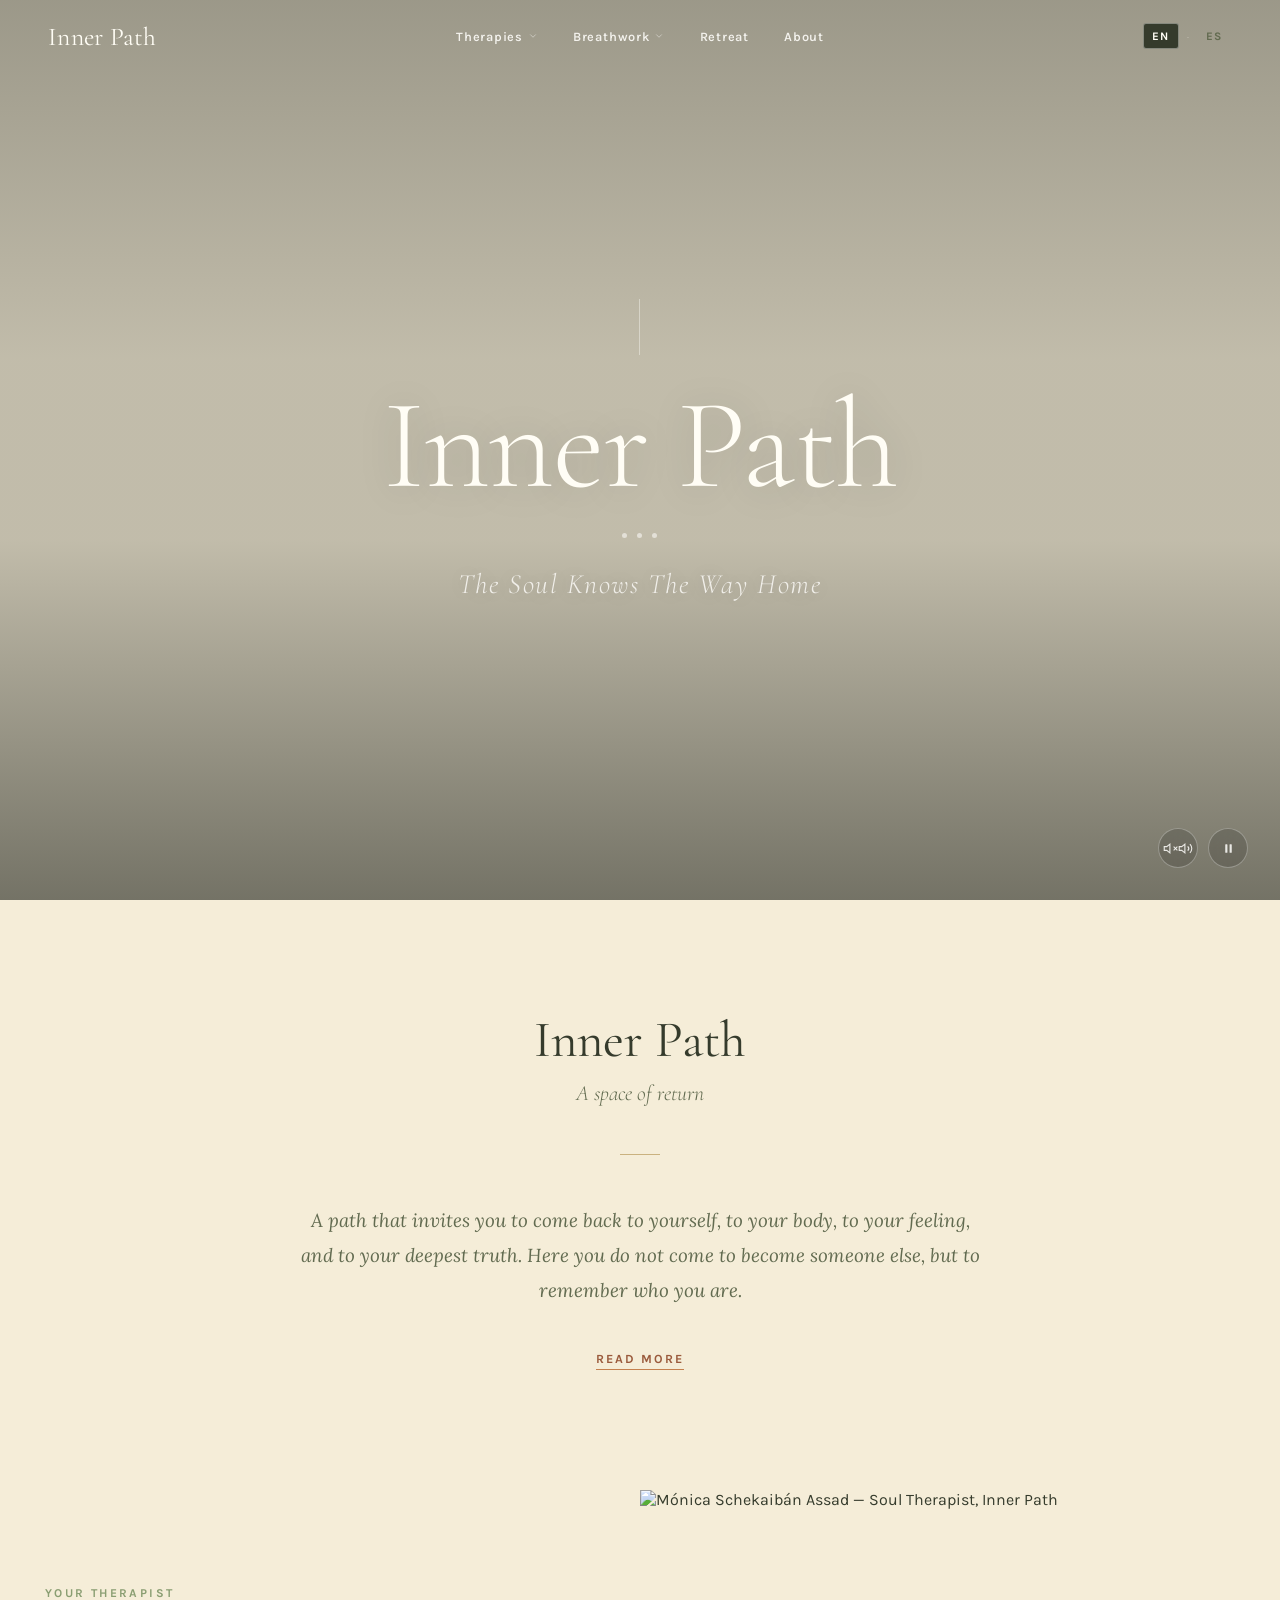
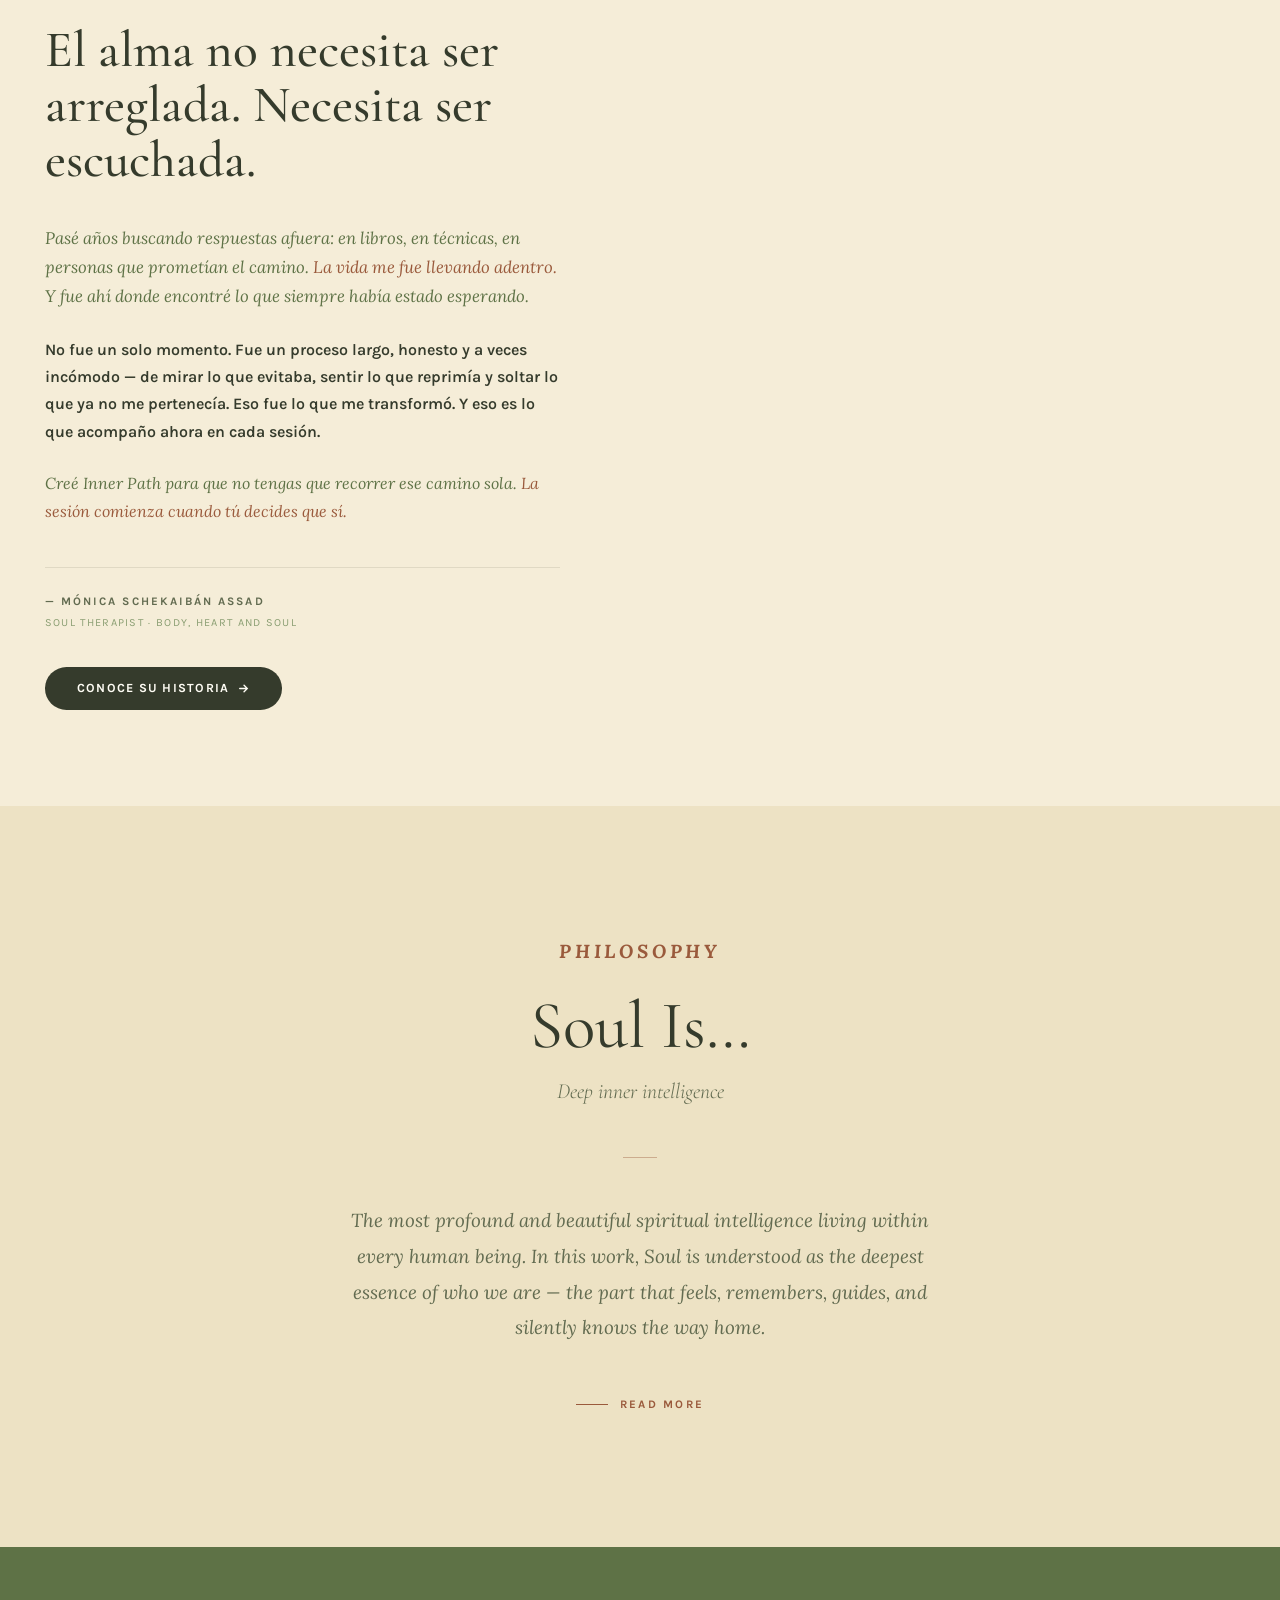
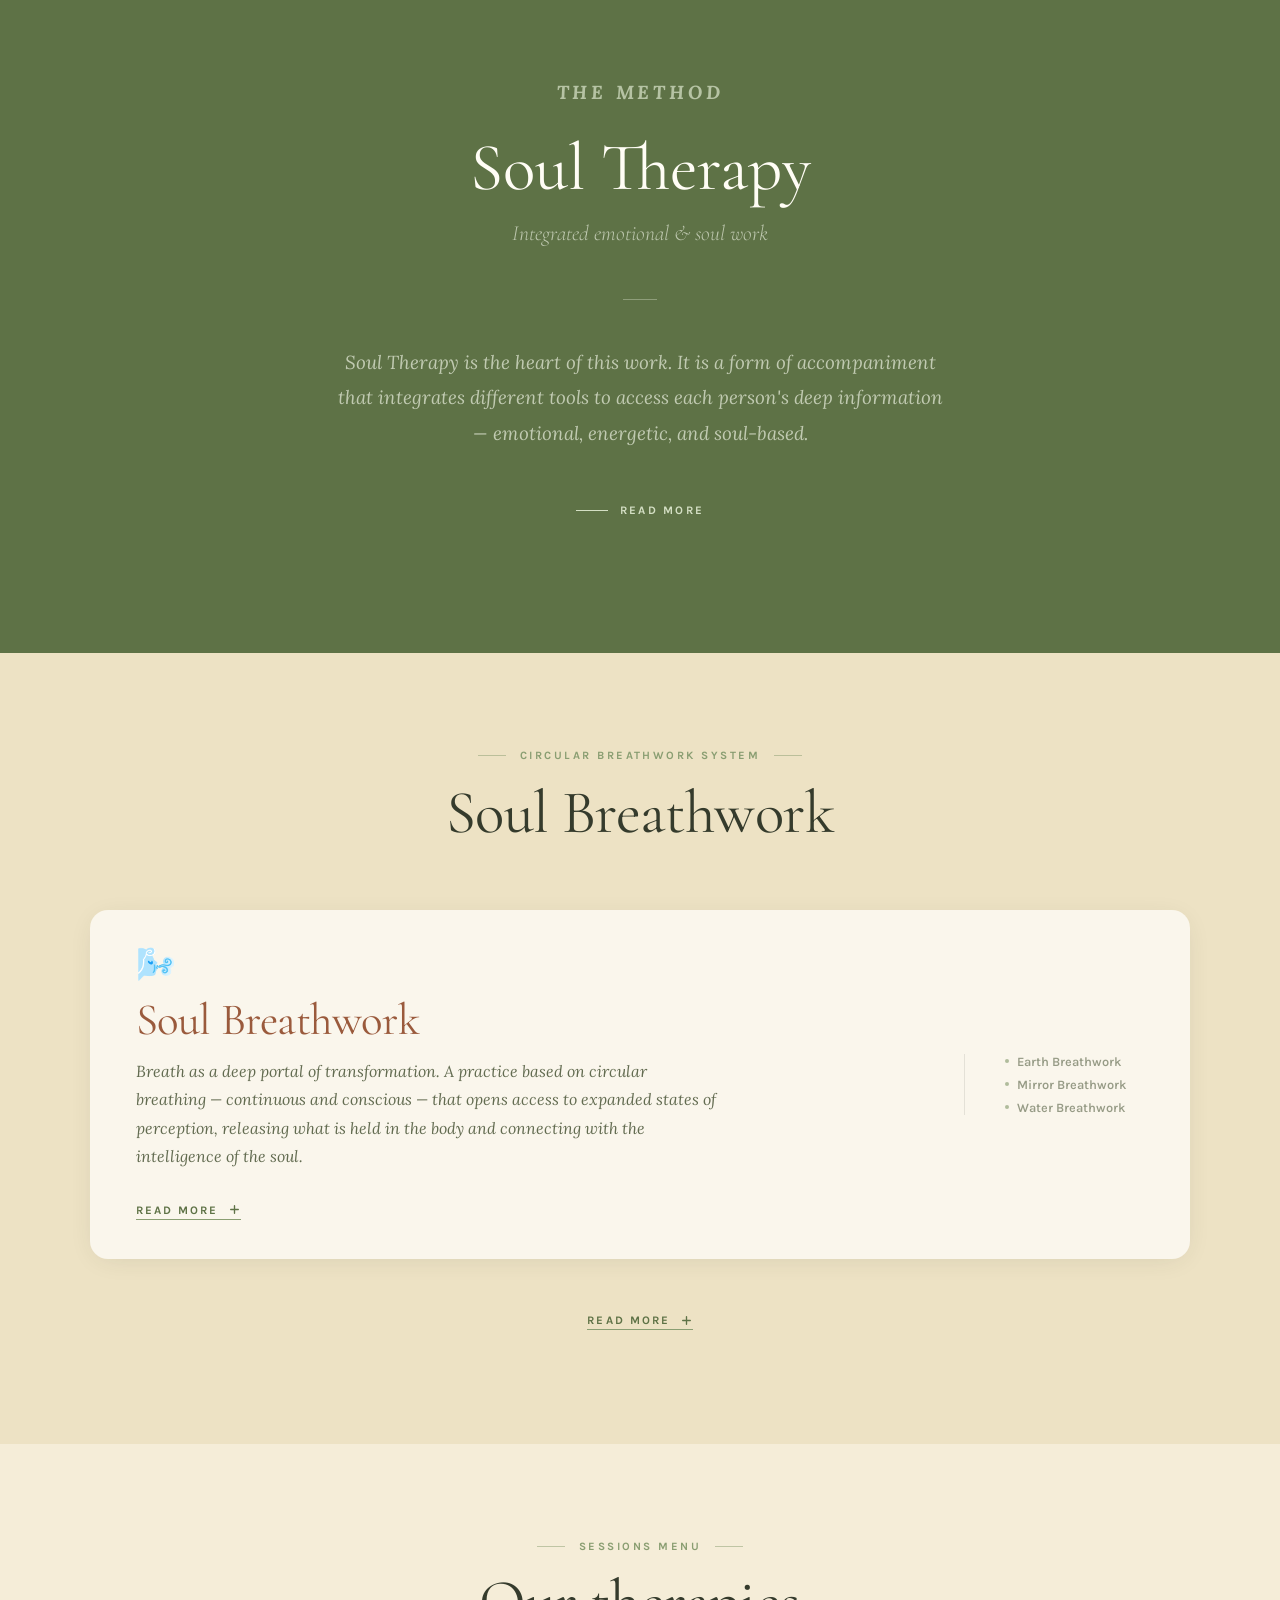
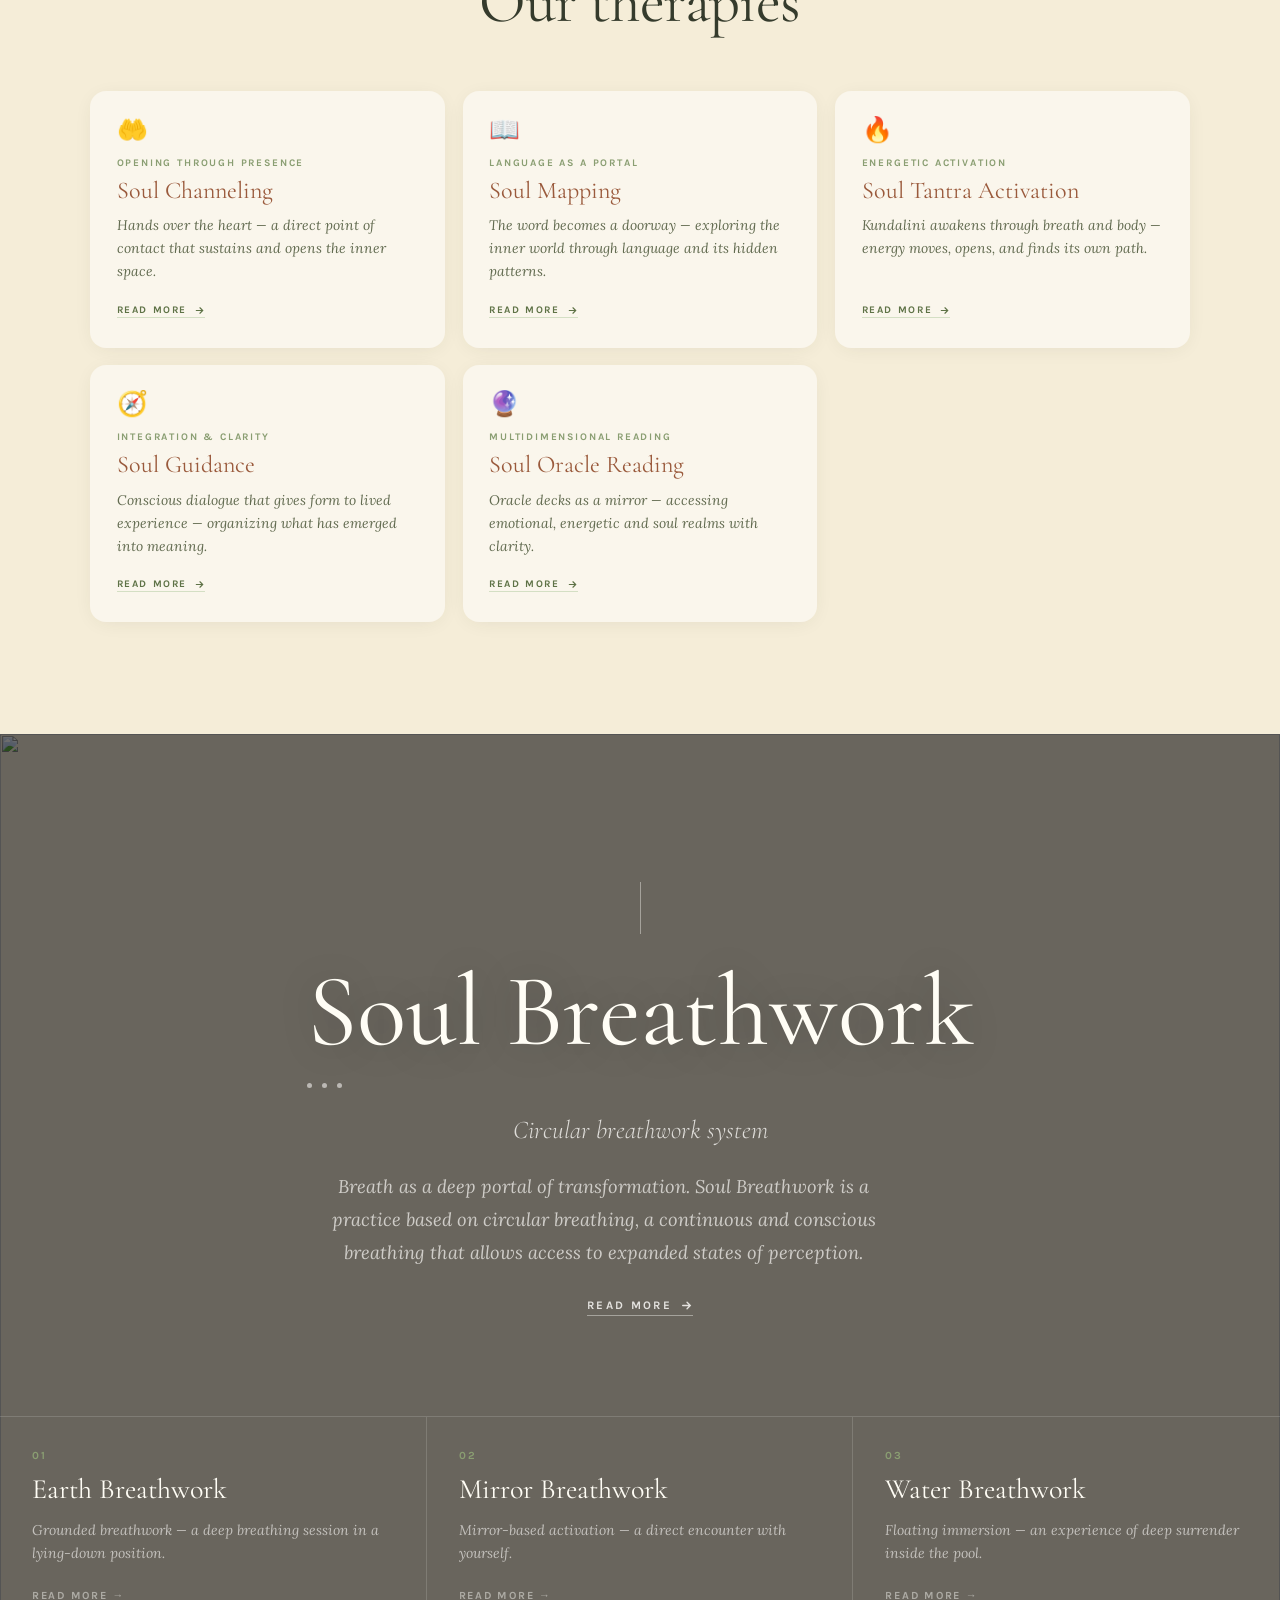
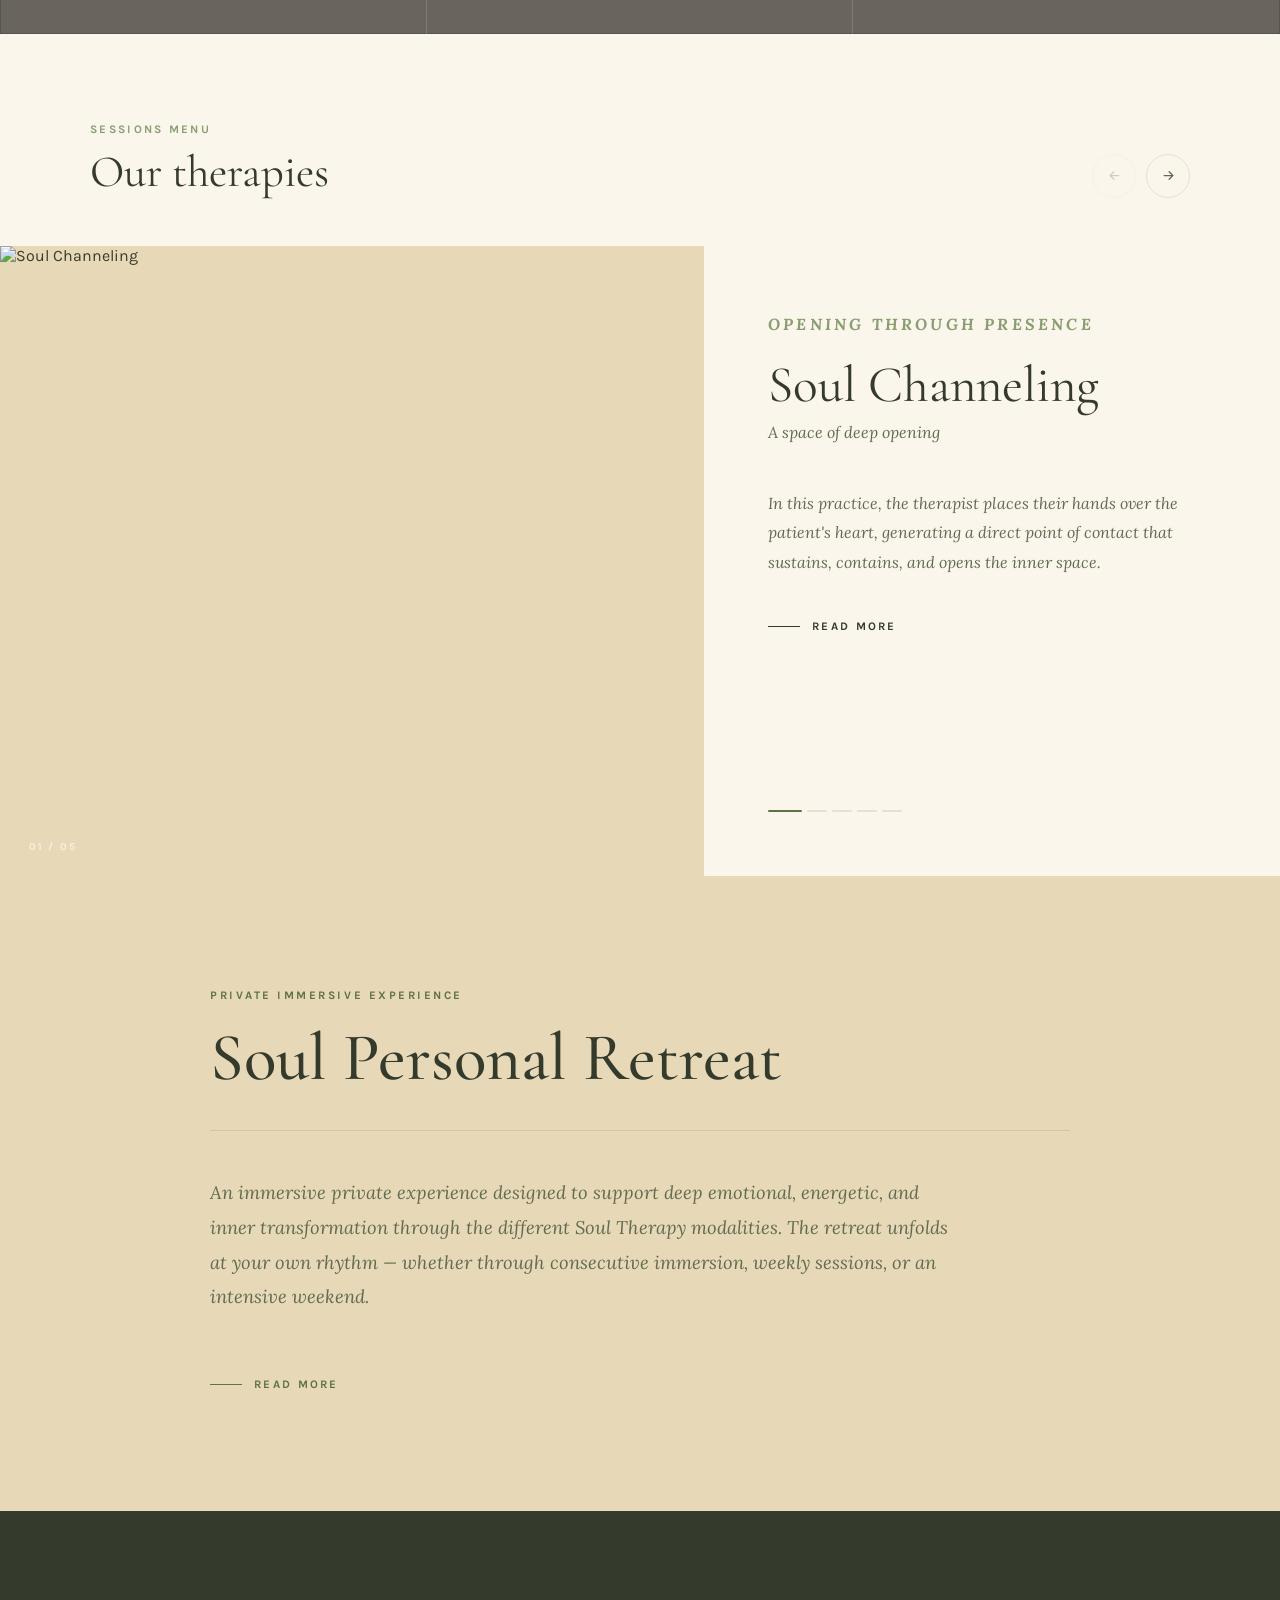
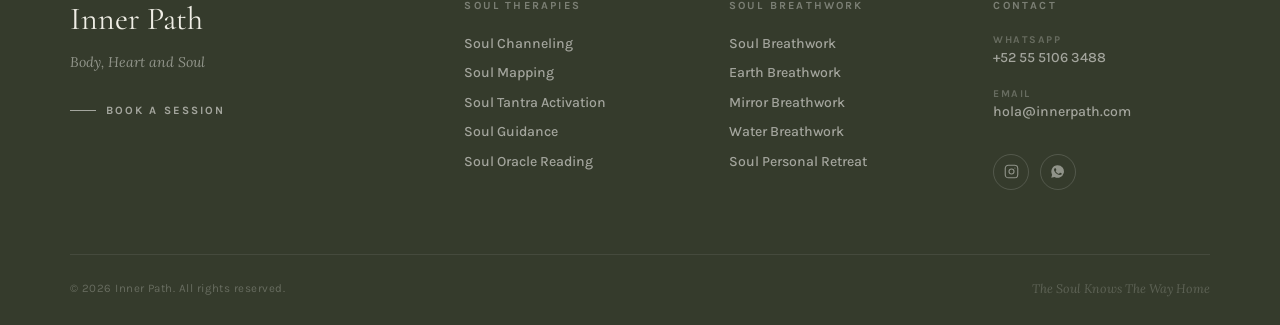
==== commit 48f3afc0: "new design" ====
--- a/index.html
+++ b/index.html
@@ -1768,16 +1768,14 @@
 <section class="intro" aria-labelledby="intro-title">
   <div class="intro__inner">
     <h2 class="intro__title" id="intro-title">Inner Path</h2>
-    <p class="intro__subtitle">A space of return</p>
+    <p class="intro__subtitle" data-i18n="index.subtitle">A space of return</p>
     <div class="intro__rule" aria-hidden="true"></div>
-    <p class="intro__body">
+    <p class="intro__body" data-i18n="index.intro">
       A path that invites you to come back to yourself, to your body,
       to your feeling, and to your deepest truth. Here you do not come
       to become someone else, but to remember who you are.
     </p>
-    <a href="#" class="intro__cta">
-      Read more
-      <svg width="13" height="13" viewBox="0 0 24 24" fill="none" stroke="currentColor" stroke-width="2.5" stroke-linecap="round"><path d="M5 12h14M13 6l6 6-6 6"/></svg>
+    <a href="#" class="intro__cta" data-i18n="cta.readmore">Read more <svg width="13" height="13" viewBox="0 0 24 24" fill="none" stroke="currentColor" stroke-width="2.5" stroke-linecap="round"><path d="M5 12h14M13 6l6 6-6 6"/></svg>
     </a>
   </div>
 </section>
@@ -1786,7 +1784,7 @@
 <!-- THERAPIST -->
 <section class="therapist" id="about" aria-labelledby="therapist-title">
   <div class="therapist__text">
-    <p class="therapist__eyebrow">Your therapist</p>
+    <p class="therapist__eyebrow" data-i18n="index.yourTherapist">Your therapist</p>
     <h2 class="therapist__title" id="therapist-title">
       El alma no necesita ser arreglada. Necesita ser escuchada.
     </h2>
@@ -1821,9 +1819,9 @@
 
 <section class="soul-is" aria-labelledby="soul-is-title">
   <div class="soul-is__in">
-    <p class="eyebrow">Philosophy</p>
+    <p class="eyebrow" data-i18n="index.philosophy">Philosophy</p>
     <h2 id="soul-is-title">Soul Is&hellip;</h2>
-    <p class="tag">Deep inner intelligence</p>
+    <p class="tag" data-i18n="index.soultag">Deep inner intelligence</p>
     <div class="soul-is__rule" aria-hidden="true"></div>
     <p>
       The most profound and beautiful spiritual intelligence living within every human being.
@@ -1839,9 +1837,9 @@
 <!-- SOUL THERAPY -->
 <section class="soul-therapy" aria-labelledby="soul-therapy-title">
   <div class="soul-therapy__in">
-    <p class="eyebrow">The method</p>
+    <p class="eyebrow" data-i18n="index.theMethod">The method</p>
     <h2 id="soul-therapy-title">Soul Therapy</h2>
-    <p class="tag">Integrated emotional &amp; soul work</p>
+    <p class="tag" data-i18n="index.therapytag">Integrated emotional &amp; soul work</p>
     <div class="soul-therapy__rule" aria-hidden="true"></div>
     <p>
       Soul Therapy is the heart of this work. It is a form of accompaniment that integrates
@@ -1952,8 +1950,8 @@
   <div class="sm__inner">
 
     <div class="sm__header">
-      <p class="sm__eyebrow">Sessions menu</p>
-      <h2 class="sm__title" id="sm-title">Our therapies</h2>
+      <p class="sm__eyebrow" data-i18n="index.sessionsMenu">Sessions menu</p>
+      <h2 class="sm__title" id="sm-title" data-i18n="index.ourTherapies">Our therapies</h2>
     </div>
 
     <div class="sm__grid">
@@ -2160,10 +2158,10 @@
 <!-- RETREAT -->
 <section class="retreat" aria-labelledby="retreat-title">
   <div class="retreat__inner">
-    <p class="retreat__eyebrow">Private immersive experience</p>
+    <p class="retreat__eyebrow" data-i18n="index.retreatEyebrow">Private immersive experience</p>
     <h2 class="retreat__title" id="retreat-title">Soul Personal Retreat</h2>
     <div class="retreat__rule" aria-hidden="true"></div>
-    <p class="retreat__intro">
+    <p class="retreat__intro" data-i18n="index.retreatIntro">
       An immersive private experience designed to support deep emotional, energetic,
       and inner transformation through the different Soul Therapy modalities.
       The retreat unfolds at your own rhythm — whether through consecutive immersion,
@@ -2186,7 +2184,7 @@
         <a href="https://wa.me/525551063488" class="ft__brand-cta" target="_blank" rel="noopener">Book a session</a>
       </div>
       <div class="ft__col">
-        <h4>Soul Therapies</h4>
+        <h4 data-i18n="footer.therapies">Soul Therapies</h4>
         <ul>
           <li><a href="pages/soul-channeling.html">Soul Channeling</a></li>
           <li><a href="pages/soul-mapping.html">Soul Mapping</a></li>
@@ -2196,7 +2194,7 @@
         </ul>
       </div>
       <div class="ft__col">
-        <h4>Soul Breathwork</h4>
+        <h4 data-i18n="footer.breathwork">Soul Breathwork</h4>
         <ul>
           <li><a href="pages/soul-breathwork.html">Soul Breathwork</a></li>
           <li><a href="pages/earth-breathwork.html">Earth Breathwork</a></li>
@@ -2206,7 +2204,7 @@
         </ul>
       </div>
       <div class="ft__col">
-        <h4>Contact</h4>
+        <h4 data-i18n="footer.contact">Contact</h4>
         <div class="ft__contact-list">
           <a href="https://wa.me/525551063488" class="ft__contact-item" target="_blank" rel="noopener">
             <span class="ft__contact-label">WhatsApp</span>
@@ -2234,8 +2232,8 @@
       </div>
     </div>
     <div class="ft__bottom">
-      <p class="ft__copy">&copy; <span id="yr"></span> Inner Path. All rights reserved.</p>
-      <p class="ft__tagline">The Soul Knows The Way Home</p>
+      <p class="ft__copy">&copy; <span id="yr"></span> Inner Path. <span data-i18n="footer.rights">All rights reserved.</span></p>
+      <p class="ft__tagline" data-i18n="footer.tagline">The Soul Knows The Way Home</p>
     </div>
   </div>
 </footer>
@@ -2535,22 +2533,11 @@
     if (e.key === 'ArrowRight') sGo(sCur + 1);
   });
 
-  /* ── Lang switch — sync all instances (nav-bar + overlay) ── */
-  var allLangBtns = document.querySelectorAll('[data-lang]');
-  allLangBtns.forEach(function (btn) {
-    btn.addEventListener('click', function () {
-      var lang = btn.getAttribute('data-lang');
-      allLangBtns.forEach(function (b) {
-        var active = b.getAttribute('data-lang') === lang;
-        b.classList.toggle('is-active', active);
-        b.setAttribute('aria-pressed', active ? 'true' : 'false');
-      });
-      /* i18n logic goes here when implemented */
-    });
-  });
+  /* Lang switch and i18n handled by /js/site.js */
 
 })();
 </script>
 
+<script src="js/site.js"></script>
 </body>
 </html>
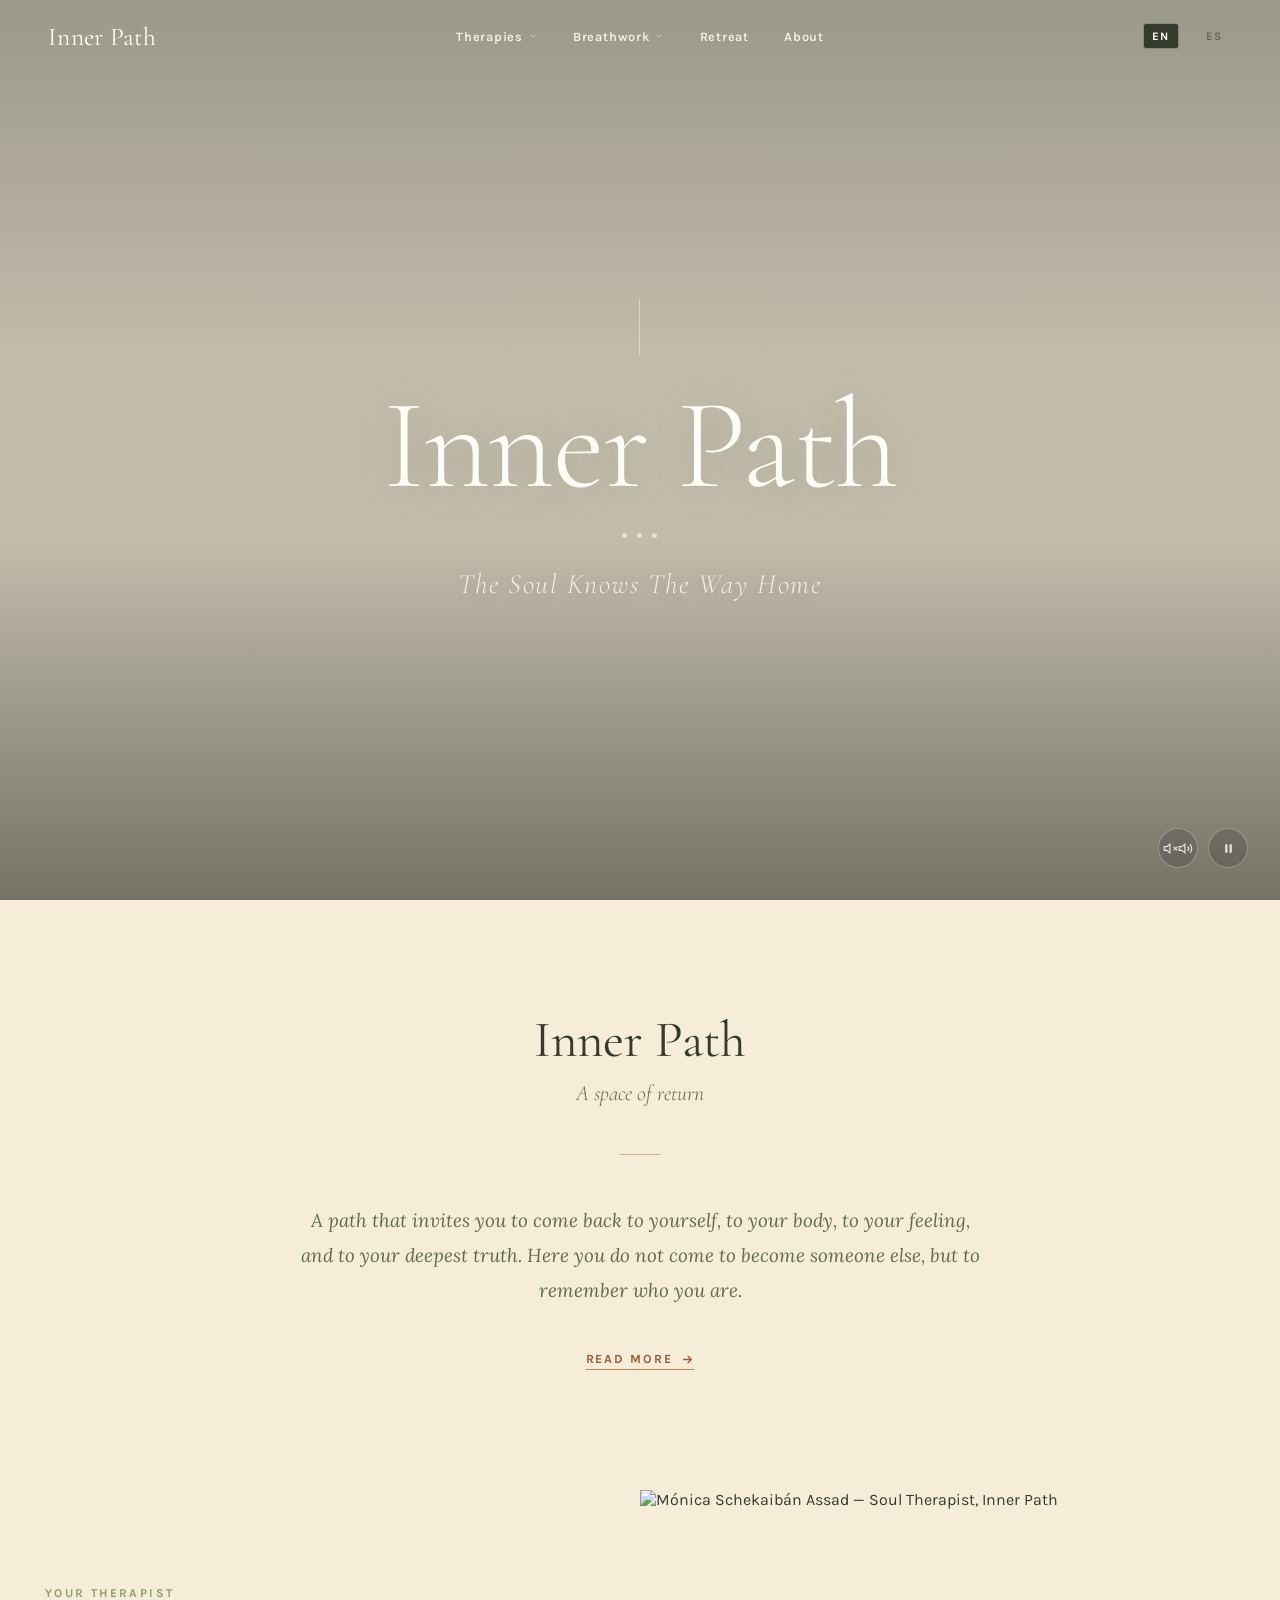
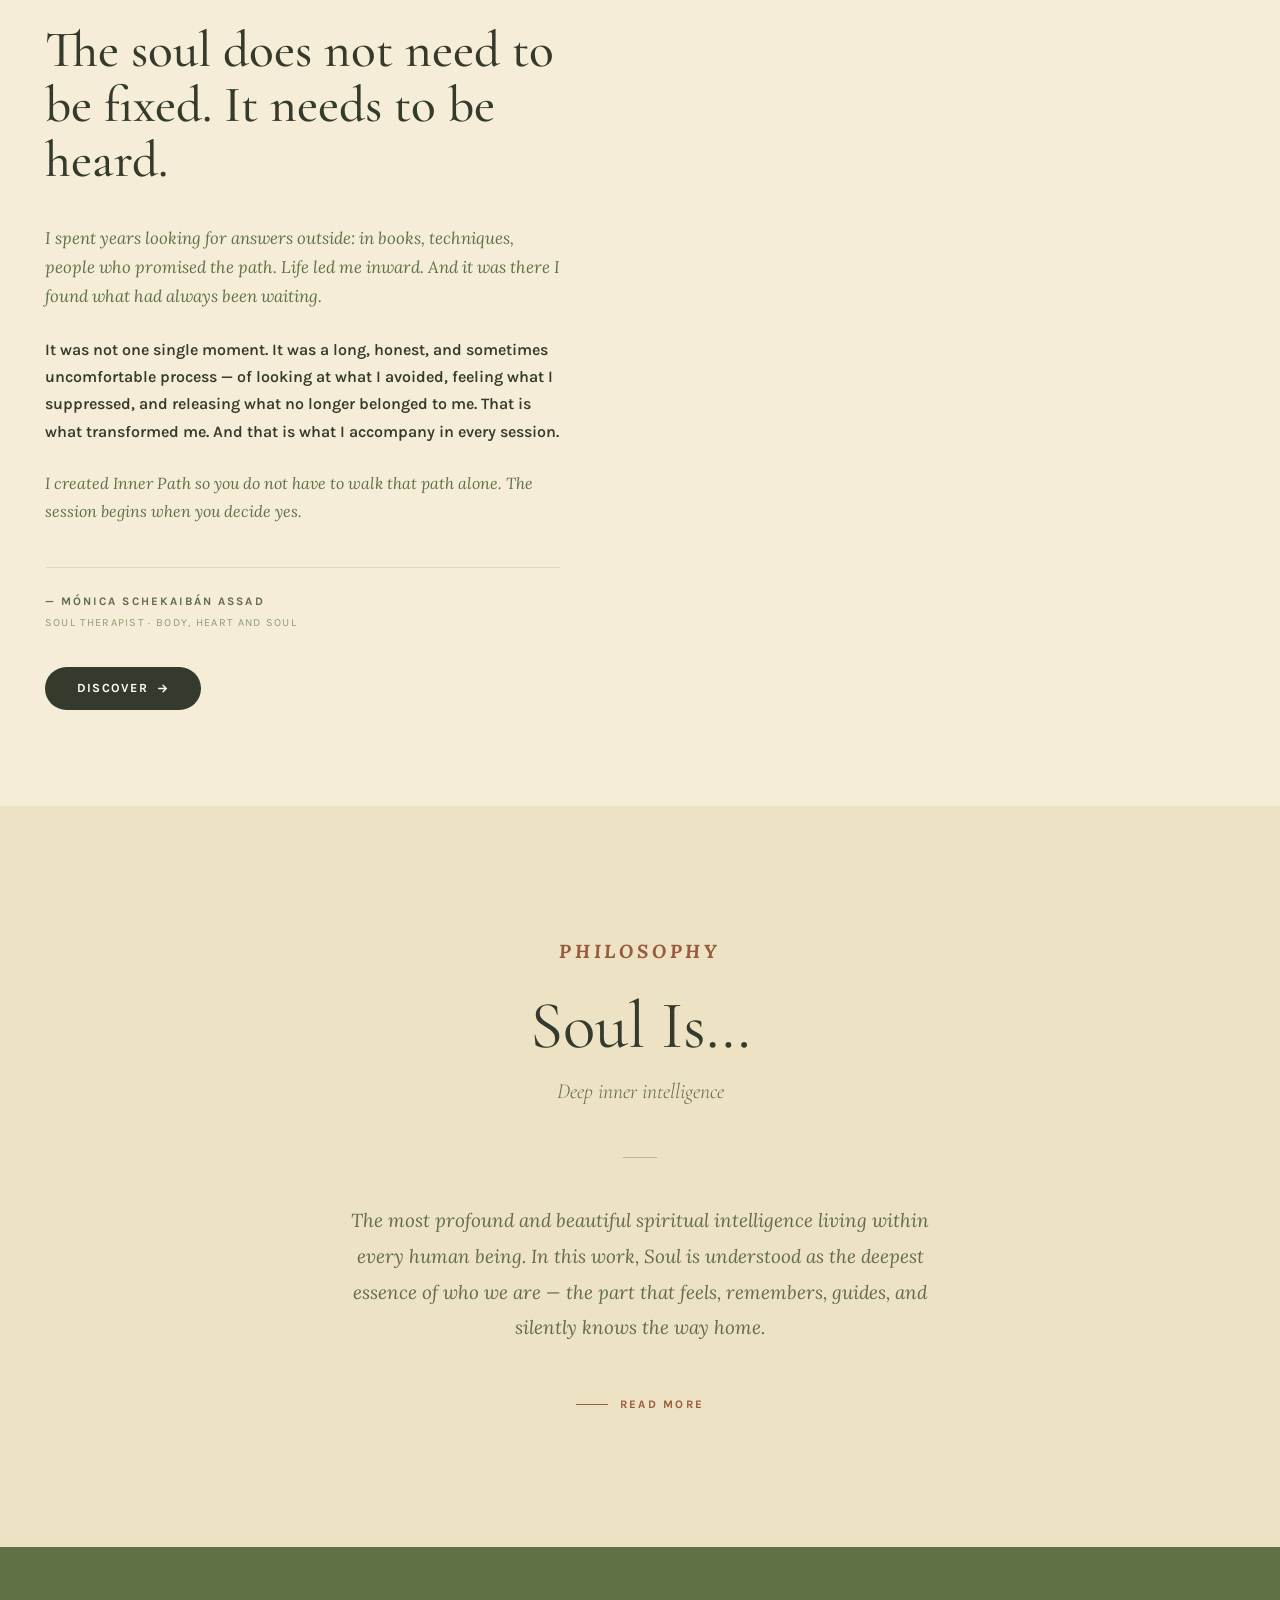
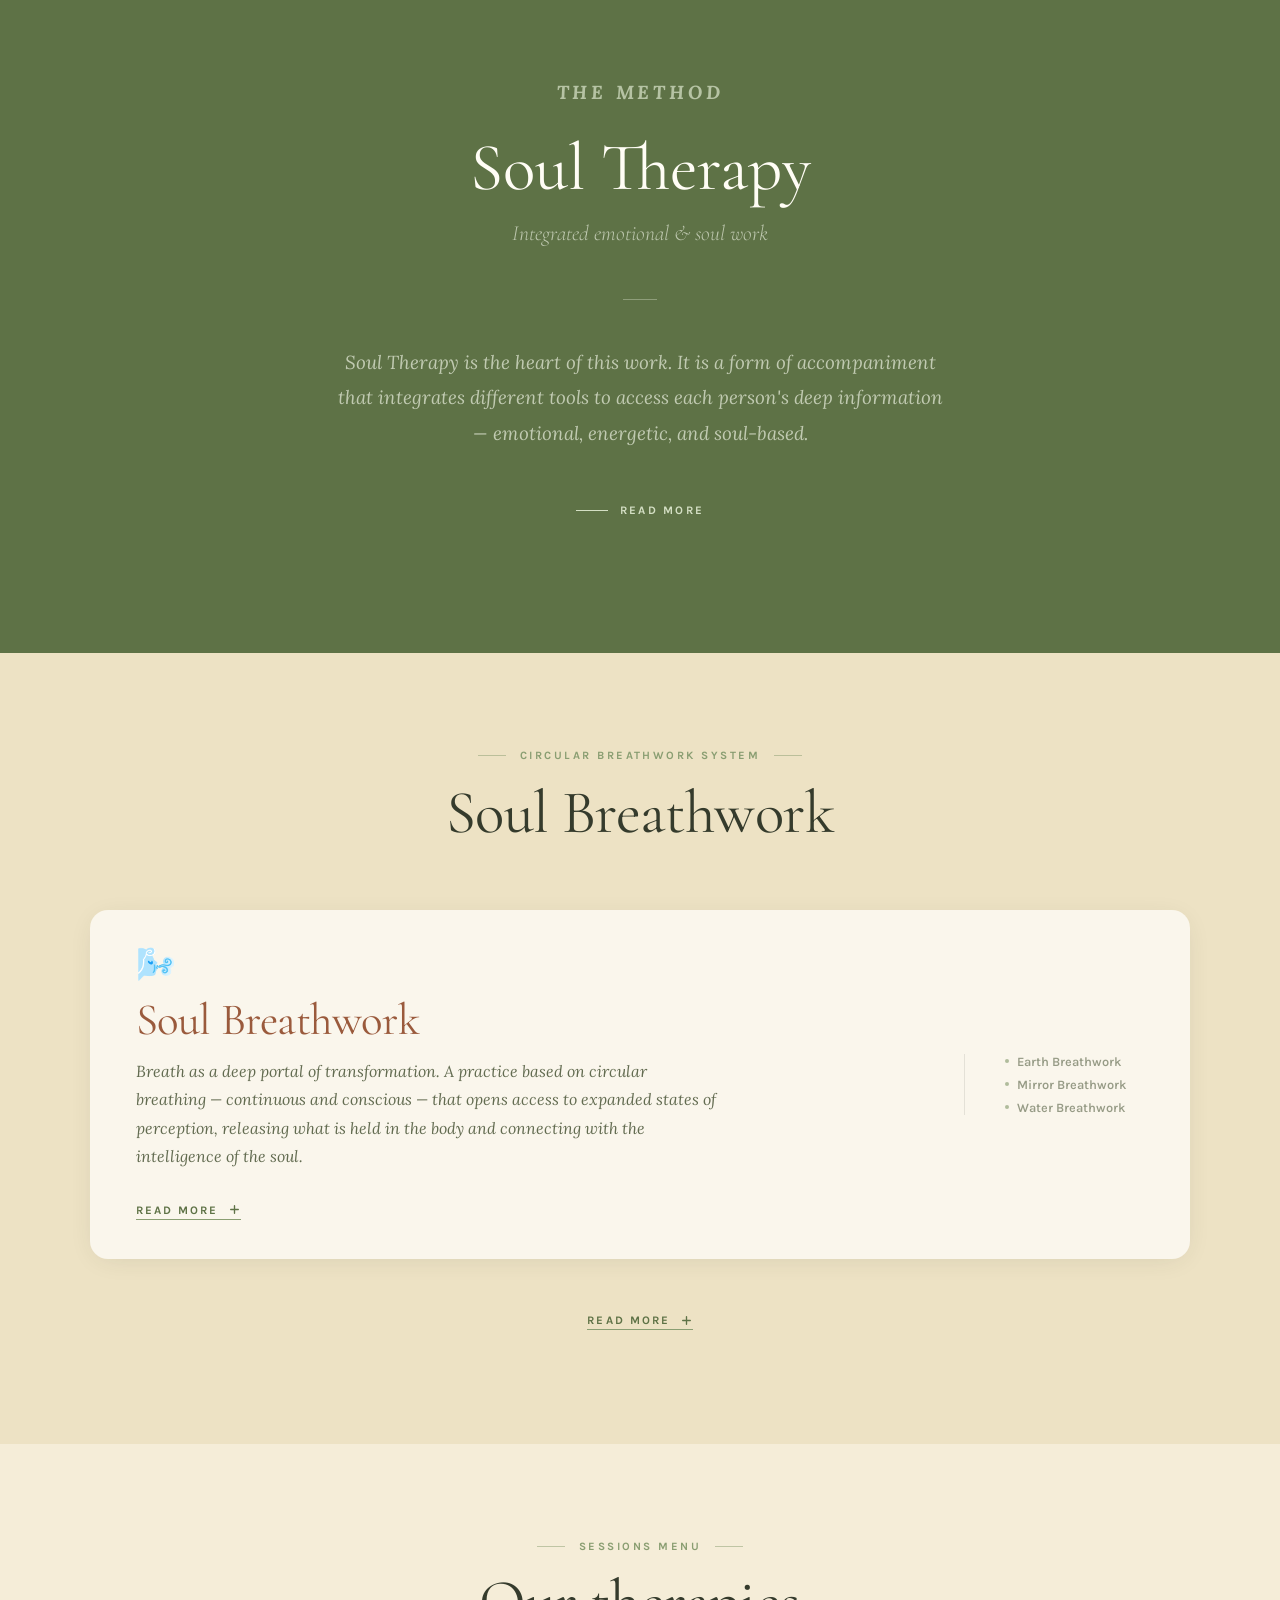
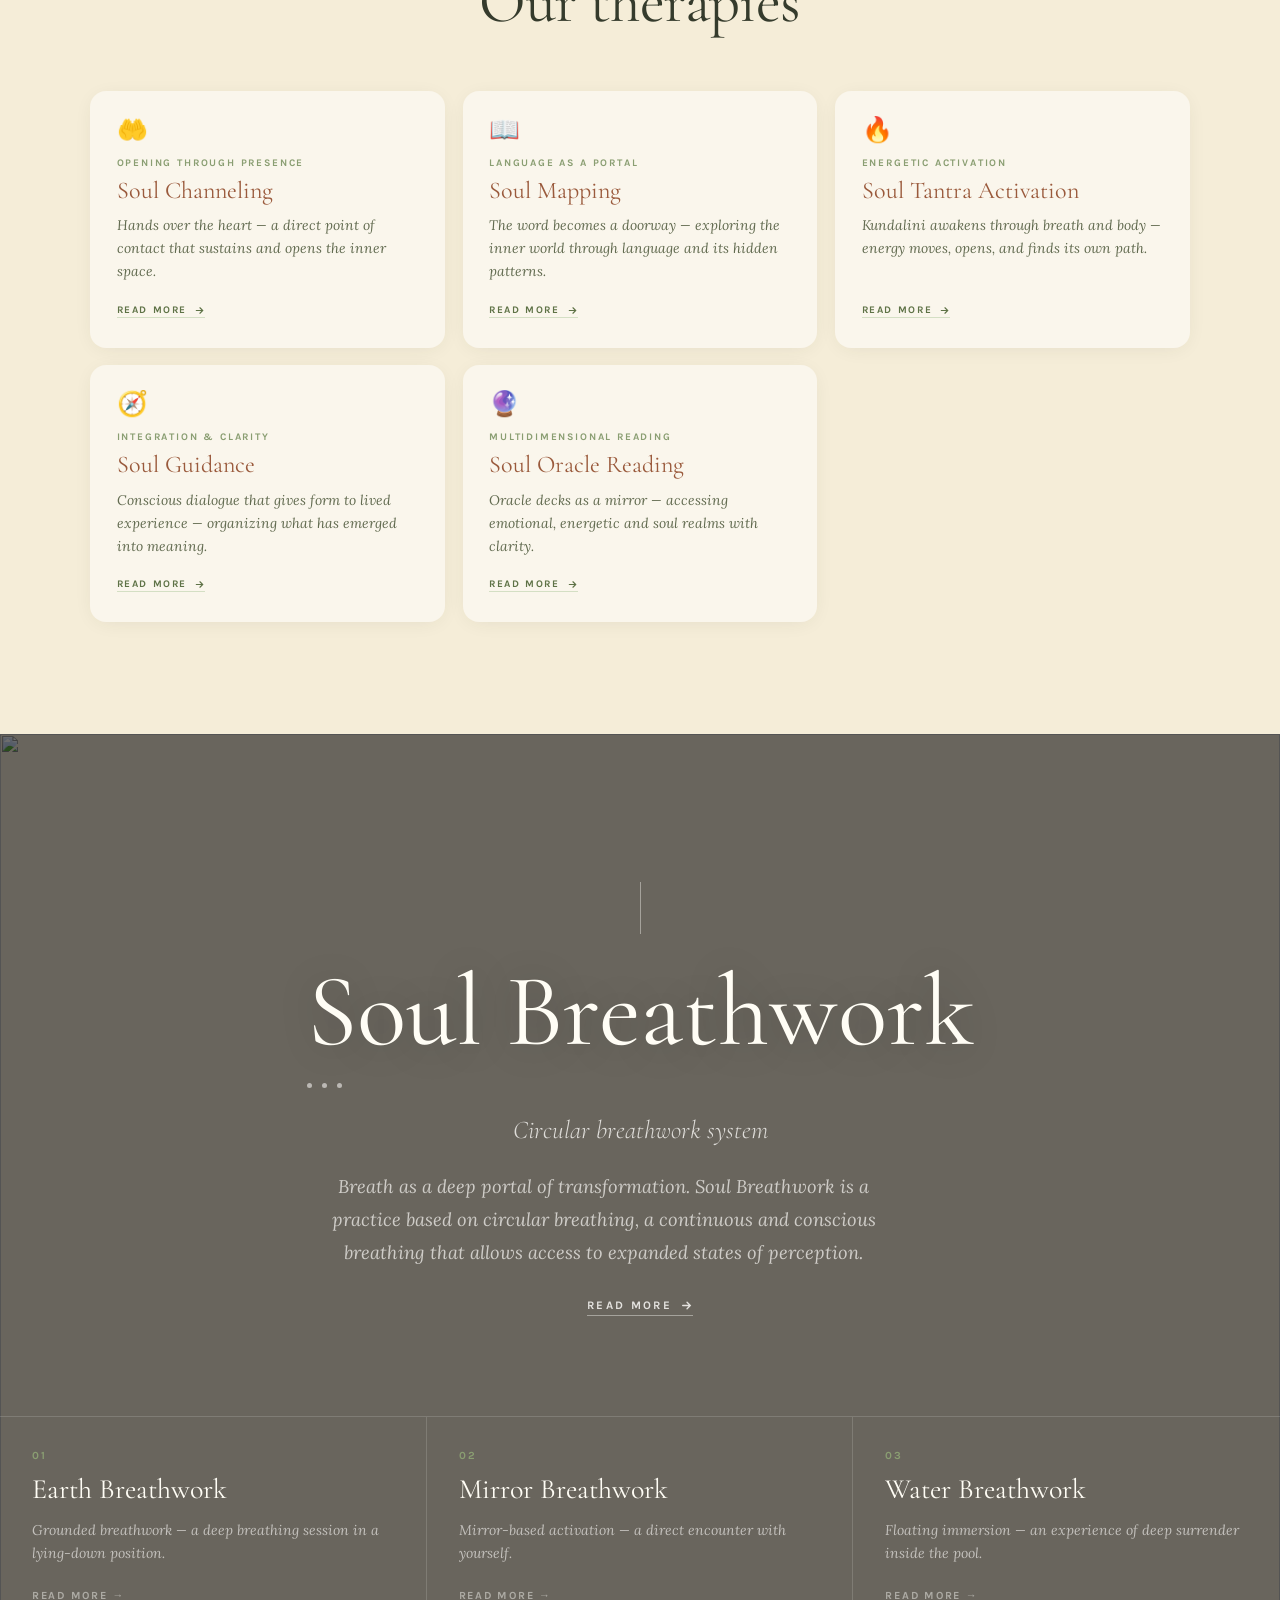
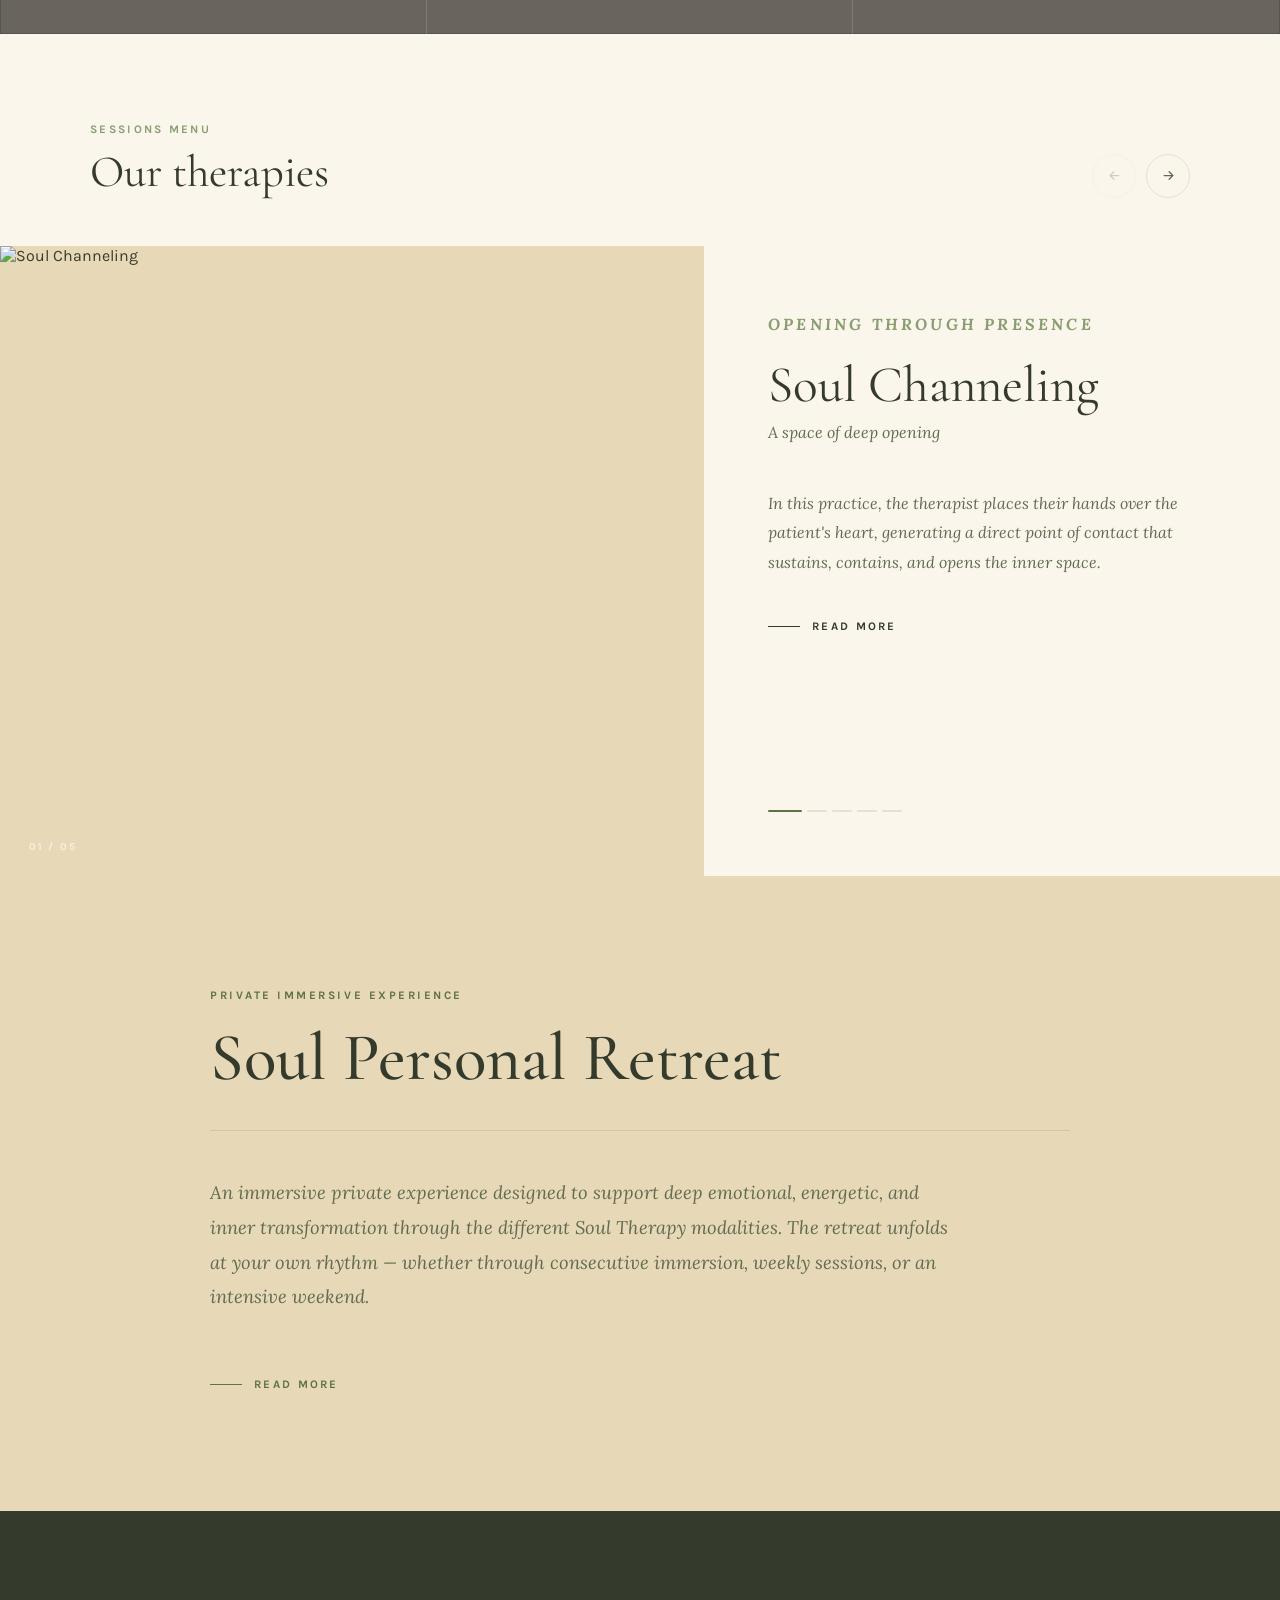
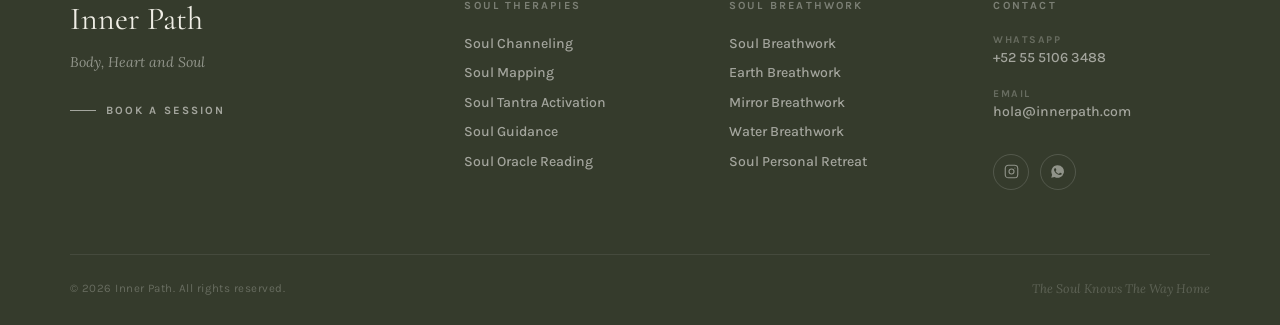
==== commit e71e9230: "improvements" ====
--- a/index.html
+++ b/index.html
@@ -1588,7 +1588,7 @@
 </head>
 <body>
 
-<a href="#main-content" class="skip-link">Skip to main content</a>
+<a href="#main-content" class="skip-link" data-i18n="a11y.skip">Skip to main content</a>
 
 <!-- ═══════════════════════════════════════════════════════════
      NAV BAR
@@ -1635,8 +1635,8 @@
         </div>
       </div>
 
-      <a class="nav-items__trigger nav-items__link" href="pages/retiro.html">Retreat</a>
-      <a class="nav-items__trigger nav-items__link" href="#about">About</a>
+      <a class="nav-items__trigger nav-items__link" href="pages/retiro.html" data-i18n="nav.retreat">Retreat</a>
+      <a class="nav-items__trigger nav-items__link" href="#about" data-i18n="nav.about">About</a>
 
     </nav>
 
@@ -1694,10 +1694,10 @@
 
         <!-- Simple links -->
         <div class="nav-primary__item">
-          <a class="nav-primary__link" href="pages/retiro.html">Retreat</a>
+          <a class="nav-primary__link" href="pages/retiro.html" data-i18n="nav.retreat">Retreat</a>
         </div>
         <div class="nav-primary__item">
-          <a class="nav-primary__link" href="#about">About</a>
+          <a class="nav-primary__link" href="#about" data-i18n="nav.about">About</a>
         </div>
 
       </nav>
@@ -1740,7 +1740,7 @@
     <div class="hero__rule" aria-hidden="true"></div>
     <h1 class="hero__title">Inner Path</h1>
     <div class="hero__dots" aria-hidden="true"><span></span><span></span><span></span></div>
-    <p class="hero__subtitle">The Soul Knows The Way Home</p>
+    <p class="hero__subtitle" data-i18n="hero.tagline">The Soul Knows The Way Home</p>
   </div>
   <div class="hero__controls" role="group" aria-label="Video controls">
     <button class="ctrl" id="mute-btn" aria-label="Unmute video">
@@ -1785,29 +1785,18 @@
 <section class="therapist" id="about" aria-labelledby="therapist-title">
   <div class="therapist__text">
     <p class="therapist__eyebrow" data-i18n="index.yourTherapist">Your therapist</p>
-    <h2 class="therapist__title" id="therapist-title">
-      El alma no necesita ser arreglada. Necesita ser escuchada.
+    <h2 class="therapist__title" id="therapist-title" data-i18n="index.therapistTitle">
+      The soul does not need to be fixed. It needs to be heard.
     </h2>
-    <p class="therapist__lede">
-      Pasé años buscando respuestas afuera: en libros, en técnicas, en personas que prometían el camino.
-      <mark>La vida me fue llevando adentro.</mark>
-      Y fue ahí donde encontré lo que siempre había estado esperando.
-    </p>
-    <p class="therapist__body">
-      No fue un solo momento. Fue un proceso largo, honesto y a veces incómodo — de mirar lo que evitaba,
-      sentir lo que reprimía y soltar lo que ya no me pertenecía. Eso fue lo que me transformó.
-      Y eso es lo que acompaño ahora en cada sesión.
-    </p>
-    <p class="therapist__close">
-      Creé Inner Path para que no tengas que recorrer ese camino sola.
-      <mark>La sesión comienza cuando tú decides que sí.</mark>
-    </p>
+    <p class="therapist__lede" data-i18n="index.therapistLede">I spent years looking for answers outside: in books, techniques, people who promised the path. Life led me inward. And it was there I found what had always been waiting.</p>
+    <p class="therapist__body" data-i18n="index.therapistBody">It was not one single moment. It was a long, honest, and sometimes uncomfortable process — of looking at what I avoided, feeling what I suppressed, and releasing what no longer belonged to me. That is what transformed me. And that is what I accompany in every session.</p>
+    <p class="therapist__close" data-i18n="index.therapistClose">I created Inner Path so you do not have to walk that path alone. The session begins when you decide yes.</p>
     <div class="therapist__signature">
       <span class="therapist__name">— Mónica Schekaibán Assad</span>
-      <span class="therapist__roles">Soul Therapist · Body, Heart and Soul</span>
+      <span class="therapist__roles" data-i18n="therapist.roles">Soul Therapist · Body, Heart and Soul</span>
     </div>
-    <a href="#about" class="btn-therapist">
-      Conoce su historia
+    <a href="#about" class="btn-therapist" data-i18n="cta.discover">
+      Discover
       <svg width="13" height="13" viewBox="0 0 24 24" fill="none" stroke="currentColor" stroke-width="2.5" stroke-linecap="round"><path d="M5 12h14M13 6l6 6-6 6"/></svg>
     </a>
   </div>
@@ -1823,12 +1812,8 @@
     <h2 id="soul-is-title">Soul Is&hellip;</h2>
     <p class="tag" data-i18n="index.soultag">Deep inner intelligence</p>
     <div class="soul-is__rule" aria-hidden="true"></div>
-    <p>
-      The most profound and beautiful spiritual intelligence living within every human being.
-      In this work, Soul is understood as the deepest essence of who we are — the part that
-      feels, remembers, guides, and silently knows the way home.
-    </p>
-    <a href="#" class="read-more">Read more</a>
+    <p data-i18n="index.soulbody">The most profound and beautiful spiritual intelligence living within every human being. In this work, Soul is understood as the deepest essence of who we are — the part that feels, remembers, guides, and silently knows the way home.</p>
+    <a href="#" class="read-more" data-i18n="cta.readmore">Read more</a>
   </div>
 </section>
 
@@ -1841,11 +1826,8 @@
     <h2 id="soul-therapy-title">Soul Therapy</h2>
     <p class="tag" data-i18n="index.therapytag">Integrated emotional &amp; soul work</p>
     <div class="soul-therapy__rule" aria-hidden="true"></div>
-    <p>
-      Soul Therapy is the heart of this work. It is a form of accompaniment that integrates
-      different tools to access each person's deep information — emotional, energetic, and soul-based.
-    </p>
-    <a href="#" class="read-more">Read more</a>
+    <p data-i18n="index.therapybody">Soul Therapy is the heart of this work. It is a form of accompaniment that integrates different tools to access each person's deep information — emotional, energetic, and soul-based.</p>
+    <a href="#" class="read-more" data-i18n="cta.readmore">Read more</a>
   </div>
 </section>
 
@@ -1854,7 +1836,7 @@
 
     <!-- Section header -->
     <div class="bwc__header">
-      <p class="bwc__eyebrow">Circular breathwork system</p>
+      <p class="bwc__eyebrow" data-i18n="bwFull.subtitle">Circular breathwork system</p>
       <h2 class="bwc__title" id="bwc-title">Soul Breathwork</h2>
     </div>
 
@@ -1866,7 +1848,7 @@
         <div class="bwc__card-main__left">
           <span class="bwc__card-main__icon" aria-hidden="true">🌬️</span>
           <h3 class="bwc__card-main__title">Soul Breathwork</h3>
-          <p class="bwc__card-main__desc">
+          <p class="bwc__card-main__desc" data-i18n="bwc.main.desc">
             Breath as a deep portal of transformation. A practice based on circular
             breathing — continuous and conscious — that opens access to expanded states
             of perception, releasing what is held in the body and connecting with the
@@ -1904,9 +1886,9 @@
         <!-- Sub-card 1: Earth Breathwork -->
         <div class="bwc__card" data-delay="0" aria-hidden="true">
           <span class="bwc__card__icon">🌿</span>
-          <span class="bwc__card__kicker">01 — Grounded breathwork</span>
+          <span class="bwc__card__kicker" data-i18n="bwc.earth.kicker">01 — Grounded breathwork</span>
           <h4 class="bwc__card__title">Earth Breathwork</h4>
-          <p class="bwc__card__desc">Deep session lying down on a mat. The body is fully supported while breath releases what has been held.</p>
+          <p class="bwc__card__desc" data-i18n="bwc.earth.desc">Deep session lying down on a mat. The body is fully supported while breath releases what has been held.</p>
           <a href="pages/earth-breathwork.html" class="bwc__card__link">
             Read more
             <svg width="11" height="11" viewBox="0 0 24 24" fill="none" stroke="currentColor" stroke-width="2.5" stroke-linecap="round"><path d="M5 12h14M13 6l6 6-6 6"/></svg>
@@ -1916,9 +1898,9 @@
         <!-- Sub-card 2: Mirror Breathwork -->
         <div class="bwc__card" data-delay="120" aria-hidden="true">
           <span class="bwc__card__icon">🪞</span>
-          <span class="bwc__card__kicker">02 — Mirror-based activation</span>
+          <span class="bwc__card__kicker" data-i18n="bwc.mirror.kicker">02 — Mirror-based activation</span>
           <h4 class="bwc__card__title">Mirror Breathwork</h4>
-          <p class="bwc__card__desc">Begins facing a mirror, holding your own gaze. Continues lying down, integrating what was revealed.</p>
+          <p class="bwc__card__desc" data-i18n="bwc.mirror.desc">Begins facing a mirror, holding your own gaze. Continues lying down, integrating what was revealed.</p>
           <a href="pages/mirror-breathwork.html" class="bwc__card__link">
             Read more
             <svg width="11" height="11" viewBox="0 0 24 24" fill="none" stroke="currentColor" stroke-width="2.5" stroke-linecap="round"><path d="M5 12h14M13 6l6 6-6 6"/></svg>
@@ -1928,9 +1910,9 @@
         <!-- Sub-card 3: Water Breathwork -->
         <div class="bwc__card" data-delay="240" aria-hidden="true">
           <span class="bwc__card__icon">💧</span>
-          <span class="bwc__card__kicker">03 — Floating immersion</span>
+          <span class="bwc__card__kicker" data-i18n="bwc.water.kicker">03 — Floating immersion</span>
           <h4 class="bwc__card__title">Water Breathwork</h4>
-          <p class="bwc__card__desc">Inside a pool, floating with an eye mask. The therapist holds you as breath guides a deep release.</p>
+          <p class="bwc__card__desc" data-i18n="bwc.water.desc">Inside a pool, floating with an eye mask. The therapist holds you as breath guides a deep release.</p>
           <a href="pages/water-breathwork.html" class="bwc__card__link">
             Read more
             <svg width="11" height="11" viewBox="0 0 24 24" fill="none" stroke="currentColor" stroke-width="2.5" stroke-linecap="round"><path d="M5 12h14M13 6l6 6-6 6"/></svg>
@@ -1959,9 +1941,9 @@
       <!-- Soul Channeling -->
       <a href="pages/soul-channeling.html" class="sm__card">
         <span class="sm__card__icon" aria-hidden="true">🤲</span>
-        <span class="sm__card__kicker">Opening through presence</span>
+        <span class="sm__card__kicker" data-i18n="sm.channeling.kicker">Opening through presence</span>
         <h3 class="sm__card__title">Soul Channeling</h3>
-        <p class="sm__card__desc">Hands over the heart — a direct point of contact that sustains and opens the inner space.</p>
+        <p class="sm__card__desc" data-i18n="sm.channeling.desc">Hands over the heart — a direct point of contact that sustains and opens the inner space.</p>
         <span class="sm__card__link">
           Read more
           <svg width="11" height="11" viewBox="0 0 24 24" fill="none" stroke="currentColor" stroke-width="2.5" stroke-linecap="round"><path d="M5 12h14M13 6l6 6-6 6"/></svg>
@@ -1971,9 +1953,9 @@
       <!-- Soul Mapping -->
       <a href="pages/soul-mapping.html" class="sm__card">
         <span class="sm__card__icon" aria-hidden="true">📖</span>
-        <span class="sm__card__kicker">Language as a portal</span>
+        <span class="sm__card__kicker" data-i18n="sm.mapping.kicker">Language as a portal</span>
         <h3 class="sm__card__title">Soul Mapping</h3>
-        <p class="sm__card__desc">The word becomes a doorway — exploring the inner world through language and its hidden patterns.</p>
+        <p class="sm__card__desc" data-i18n="sm.mapping.desc">The word becomes a doorway — exploring the inner world through language and its hidden patterns.</p>
         <span class="sm__card__link">
           Read more
           <svg width="11" height="11" viewBox="0 0 24 24" fill="none" stroke="currentColor" stroke-width="2.5" stroke-linecap="round"><path d="M5 12h14M13 6l6 6-6 6"/></svg>
@@ -1983,9 +1965,9 @@
       <!-- Soul Tantra Activation -->
       <a href="pages/soul-tantra-activation.html" class="sm__card">
         <span class="sm__card__icon" aria-hidden="true">🔥</span>
-        <span class="sm__card__kicker">Energetic activation</span>
+        <span class="sm__card__kicker" data-i18n="sm.tantra.kicker">Energetic activation</span>
         <h3 class="sm__card__title">Soul Tantra Activation</h3>
-        <p class="sm__card__desc">Kundalini awakens through breath and body — energy moves, opens, and finds its own path.</p>
+        <p class="sm__card__desc" data-i18n="sm.tantra.desc">Kundalini awakens through breath and body — energy moves, opens, and finds its own path.</p>
         <span class="sm__card__link">
           Read more
           <svg width="11" height="11" viewBox="0 0 24 24" fill="none" stroke="currentColor" stroke-width="2.5" stroke-linecap="round"><path d="M5 12h14M13 6l6 6-6 6"/></svg>
@@ -1995,9 +1977,9 @@
       <!-- Soul Guidance -->
       <a href="pages/soul-guidance.html" class="sm__card">
         <span class="sm__card__icon" aria-hidden="true">🧭</span>
-        <span class="sm__card__kicker">Integration & clarity</span>
+        <span class="sm__card__kicker" data-i18n="sm.guidance.kicker">Integration &amp; clarity</span>
         <h3 class="sm__card__title">Soul Guidance</h3>
-        <p class="sm__card__desc">Conscious dialogue that gives form to lived experience — organizing what has emerged into meaning.</p>
+        <p class="sm__card__desc" data-i18n="sm.guidance.desc">Conscious dialogue that gives form to lived experience — organizing what has emerged into meaning.</p>
         <span class="sm__card__link">
           Read more
           <svg width="11" height="11" viewBox="0 0 24 24" fill="none" stroke="currentColor" stroke-width="2.5" stroke-linecap="round"><path d="M5 12h14M13 6l6 6-6 6"/></svg>
@@ -2007,9 +1989,9 @@
       <!-- Soul Oracle Reading -->
       <a href="pages/soul-oracle-reading.html" class="sm__card">
         <span class="sm__card__icon" aria-hidden="true">🔮</span>
-        <span class="sm__card__kicker">Multidimensional reading</span>
+        <span class="sm__card__kicker" data-i18n="sm.oracle.kicker">Multidimensional reading</span>
         <h3 class="sm__card__title">Soul Oracle Reading</h3>
-        <p class="sm__card__desc">Oracle decks as a mirror — accessing emotional, energetic and soul realms with clarity.</p>
+        <p class="sm__card__desc" data-i18n="sm.oracle.desc">Oracle decks as a mirror — accessing emotional, energetic and soul realms with clarity.</p>
         <span class="sm__card__link">
           Read more
           <svg width="11" height="11" viewBox="0 0 24 24" fill="none" stroke="currentColor" stroke-width="2.5" stroke-linecap="round"><path d="M5 12h14M13 6l6 6-6 6"/></svg>
@@ -2043,8 +2025,8 @@
     <div class="bw__text-slot">
       <h2 class="bw__title" id="bw-title">Soul Breathwork</h2>
       <div class="bw__dots" aria-hidden="true"><span></span><span></span><span></span></div>
-      <p class="bw__subtitle">Circular breathwork system</p>
-      <p class="bw__intro">Breath as a deep portal of transformation. Soul Breathwork is a practice based on circular breathing, a continuous and conscious breathing that allows access to expanded states of perception.</p>
+      <p class="bw__subtitle" data-i18n="bwFull.subtitle">Circular breathwork system</p>
+      <p class="bw__intro" data-i18n="bwFull.intro">Breath as a deep portal of transformation. Soul Breathwork is a practice based on circular breathing, a continuous and conscious breathing that allows access to expanded states of perception.</p>
     </div>
     <a href="pages/soul-breathwork.html" class="bw__readmore" id="bw-readmore">
       Read more
@@ -2058,7 +2040,7 @@
          data-href="pages/earth-breathwork.html">
       <span class="bw__card-kicker">01</span>
       <h3 class="bw__card-title">Earth Breathwork</h3>
-      <p class="bw__card-desc">Grounded breathwork — a deep breathing session in a lying-down position.</p>
+      <p class="bw__card-desc" data-i18n="bwFull.earth.desc">Grounded breathwork — a deep breathing session in a lying-down position.</p>
       <span class="bw__card-arrow" aria-hidden="true">Read more →</span>
     </div>
     <div class="bw__card" role="listitem" tabindex="0"
@@ -2067,7 +2049,7 @@
          data-href="pages/mirror-breathwork.html">
       <span class="bw__card-kicker">02</span>
       <h3 class="bw__card-title">Mirror Breathwork</h3>
-      <p class="bw__card-desc">Mirror-based activation — a direct encounter with yourself.</p>
+      <p class="bw__card-desc" data-i18n="bwFull.mirror.desc">Mirror-based activation — a direct encounter with yourself.</p>
       <span class="bw__card-arrow" aria-hidden="true">Read more →</span>
     </div>
     <div class="bw__card" role="listitem" tabindex="0"
@@ -2076,7 +2058,7 @@
          data-href="pages/water-breathwork.html">
       <span class="bw__card-kicker">03</span>
       <h3 class="bw__card-title">Water Breathwork</h3>
-      <p class="bw__card-desc">Floating immersion — an experience of deep surrender inside the pool.</p>
+      <p class="bw__card-desc" data-i18n="bwFull.water.desc">Floating immersion — an experience of deep surrender inside the pool.</p>
       <span class="bw__card-arrow" aria-hidden="true">Read more →</span>
     </div>
   </div>
@@ -2086,8 +2068,8 @@
 <section class="sessions" aria-label="Soul Therapy sessions">
   <div class="sessions__header">
     <div>
-      <p class="eyebrow">Sessions menu</p>
-      <h2>Our therapies</h2>
+      <p class="eyebrow" data-i18n="index.sessionsMenu">Sessions menu</p>
+      <h2 data-i18n="index.ourTherapies">Our therapies</h2>
     </div>
     <div class="sessions__nav" role="group" aria-label="Carousel navigation">
       <button class="s-btn" id="prev-btn" aria-label="Previous session">
@@ -2103,52 +2085,52 @@
       <article class="s-slide">
         <div class="s-img"><img src="https://picsum.photos/id/1027/960/780" alt="Soul Channeling" loading="eager"><span class="s-counter">01 / 05</span></div>
         <div class="s-body">
-          <p class="eyebrow">Opening through presence</p>
+          <p class="eyebrow" data-i18n="sm.channeling.kicker">Opening through presence</p>
           <h3>Soul Channeling</h3>
-          <p class="s-subtitle">A space of deep opening</p>
-          <p>In this practice, the therapist places their hands over the patient's heart, generating a direct point of contact that sustains, contains, and opens the inner space.</p>
-          <a href="pages/soul-channeling.html" class="read-more">Read more</a>
+          <p class="s-subtitle" data-i18n="car.channeling.sub">A space of deep opening</p>
+          <p data-i18n="car.channeling.body">In this practice, the therapist places their hands over the patient's heart, generating a direct point of contact that sustains, contains, and opens the inner space.</p>
+          <a href="pages/soul-channeling.html" class="read-more" data-i18n="cta.readmore">Read more</a>
           <div class="s-dots" id="s-dots"></div>
         </div>
       </article>
       <article class="s-slide">
         <div class="s-img"><img src="https://picsum.photos/id/24/960/780" alt="Soul Mapping" loading="lazy"><span class="s-counter">02 / 05</span></div>
         <div class="s-body">
-          <p class="eyebrow">Language as a portal</p>
+          <p class="eyebrow" data-i18n="sm.mapping.kicker">Language as a portal</p>
           <h3>Soul Mapping</h3>
-          <p class="s-subtitle">A space where the word becomes a doorway</p>
-          <p>Soul Mapping is a therapy that allows the inner world to be explored through language, revealing emotional, subconscious, and family patterns.</p>
-          <a href="pages/soul-mapping.html" class="read-more">Read more</a>
+          <p class="s-subtitle" data-i18n="car.mapping.sub">A space where the word becomes a doorway</p>
+          <p data-i18n="car.mapping.body">Soul Mapping is a therapy that allows the inner world to be explored through language, revealing emotional, subconscious, and family patterns.</p>
+          <a href="pages/soul-mapping.html" class="read-more" data-i18n="cta.readmore">Read more</a>
         </div>
       </article>
       <article class="s-slide">
         <div class="s-img"><img src="https://picsum.photos/id/338/960/780" alt="Soul Tantra Activation" loading="lazy"><span class="s-counter">03 / 05</span></div>
         <div class="s-body">
-          <p class="eyebrow">Energetic activation & consciousness expansion</p>
+          <p class="eyebrow" data-i18n="tantra.tag">Energetic activation &amp; consciousness expansion</p>
           <h3>Soul Tantra Activation</h3>
-          <p class="s-subtitle">A space of energetic activation</p>
-          <p>This work focuses on the vital energy of the body, known as kundalini — an energy that awakens and ascends naturally through breath, presence, and body awareness.</p>
-          <a href="pages/soul-tantra-activation.html" class="read-more">Read more</a>
+          <p class="s-subtitle" data-i18n="car.tantra.sub">A space of energetic activation</p>
+          <p data-i18n="car.tantra.body">This work focuses on the vital energy of the body, known as kundalini — an energy that awakens and ascends naturally through breath, presence, and body awareness.</p>
+          <a href="pages/soul-tantra-activation.html" class="read-more" data-i18n="cta.readmore">Read more</a>
         </div>
       </article>
       <article class="s-slide">
         <div class="s-img"><img src="https://picsum.photos/id/177/960/780" alt="Soul Guidance" loading="lazy"><span class="s-counter">04 / 05</span></div>
         <div class="s-body">
-          <p class="eyebrow">Integration & emotional clarity</p>
+          <p class="eyebrow" data-i18n="guidance.tag">Integration &amp; emotional clarity</p>
           <h3>Soul Guidance</h3>
-          <p class="s-subtitle">A space of clarity and understanding</p>
-          <p>Soul Guidance is an accompaniment where the lived experience begins to take form through words, allowing what has emerged to be organized, understood, and given meaning.</p>
-          <a href="pages/soul-guidance.html" class="read-more">Read more</a>
+          <p class="s-subtitle" data-i18n="car.guidance.sub">A space of clarity and understanding</p>
+          <p data-i18n="car.guidance.body">Soul Guidance is an accompaniment where the lived experience begins to take form through words, allowing what has emerged to be organized, understood, and given meaning.</p>
+          <a href="pages/soul-guidance.html" class="read-more" data-i18n="cta.readmore">Read more</a>
         </div>
       </article>
       <article class="s-slide">
         <div class="s-img"><img src="https://picsum.photos/id/1040/960/780" alt="Soul Oracle Reading" loading="lazy"><span class="s-counter">05 / 05</span></div>
         <div class="s-body">
-          <p class="eyebrow">Multidimensional oracle reading</p>
+          <p class="eyebrow" data-i18n="oracle.tag">Multidimensional oracle reading</p>
           <h3>Soul Oracle Reading</h3>
-          <p class="s-subtitle">A space for guidance and deep inner connection</p>
-          <p>Soul Oracle Reading is a multidimensional reading that uses different oracle decks as a tool to access the emotional, energetic, and soul realms.</p>
-          <a href="pages/soul-oracle-reading.html" class="read-more">Read more</a>
+          <p class="s-subtitle" data-i18n="car.oracle.sub">A space for guidance and deep inner connection</p>
+          <p data-i18n="car.oracle.body">Soul Oracle Reading is a multidimensional reading that uses different oracle decks as a tool to access the emotional, energetic, and soul realms.</p>
+          <a href="pages/soul-oracle-reading.html" class="read-more" data-i18n="cta.readmore">Read more</a>
         </div>
       </article>
     </div>
@@ -2167,7 +2149,7 @@
       The retreat unfolds at your own rhythm — whether through consecutive immersion,
       weekly sessions, or an intensive weekend.
     </p>
-    <a href="pages/retiro.html" class="retreat__readmore" aria-label="Discover the full Soul Personal Retreat experience">Read more</a>
+    <a href="pages/retiro.html" class="retreat__readmore" aria-label="Discover the full Soul Personal Retreat experience" data-i18n="cta.readmore">Read more</a>
   </div>
 </section>
 
@@ -2181,7 +2163,7 @@
       <div>
         <span class="ft__brand-name">Inner Path</span>
         <span class="ft__brand-tag">Body, Heart and Soul</span>
-        <a href="https://wa.me/525551063488" class="ft__brand-cta" target="_blank" rel="noopener">Book a session</a>
+        <a href="https://wa.me/525551063488" class="ft__brand-cta" target="_blank" rel="noopener" data-i18n="cta.book">Book a session</a>
       </div>
       <div class="ft__col">
         <h4 data-i18n="footer.therapies">Soul Therapies</h4>
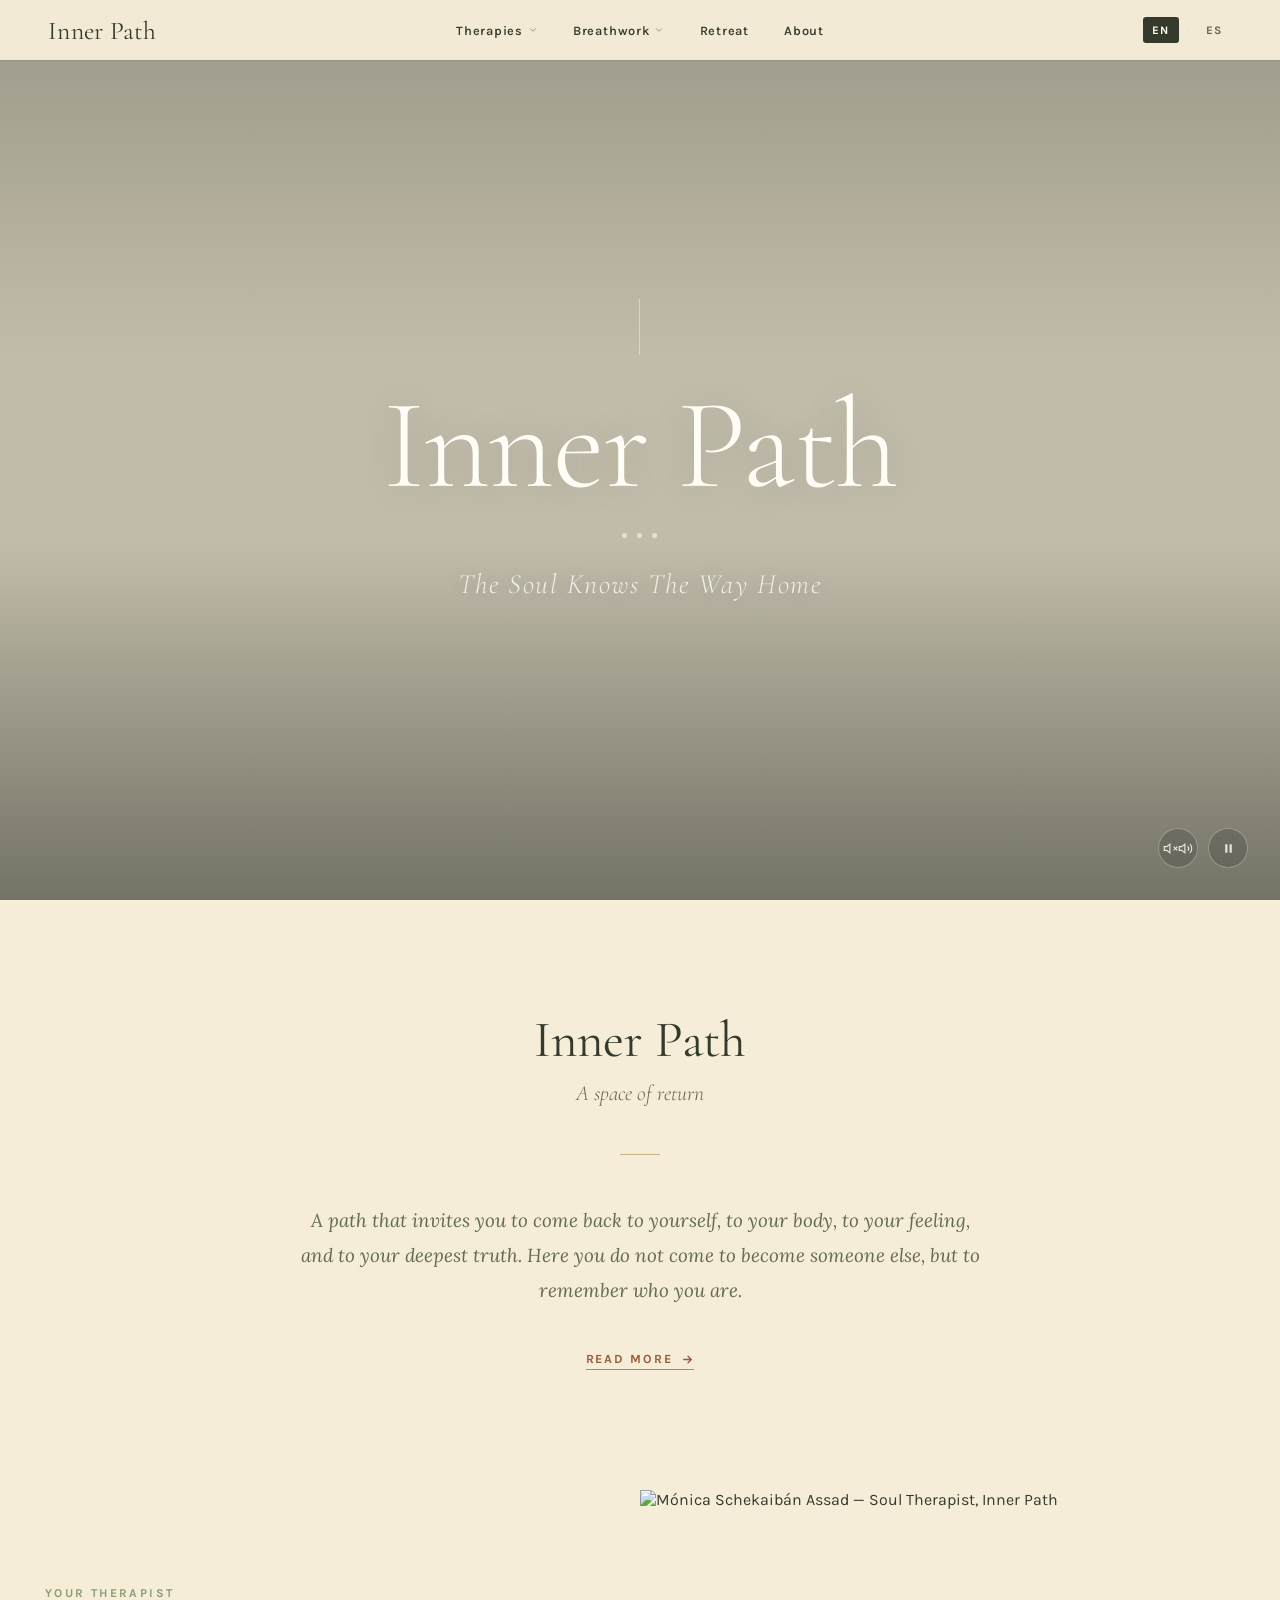
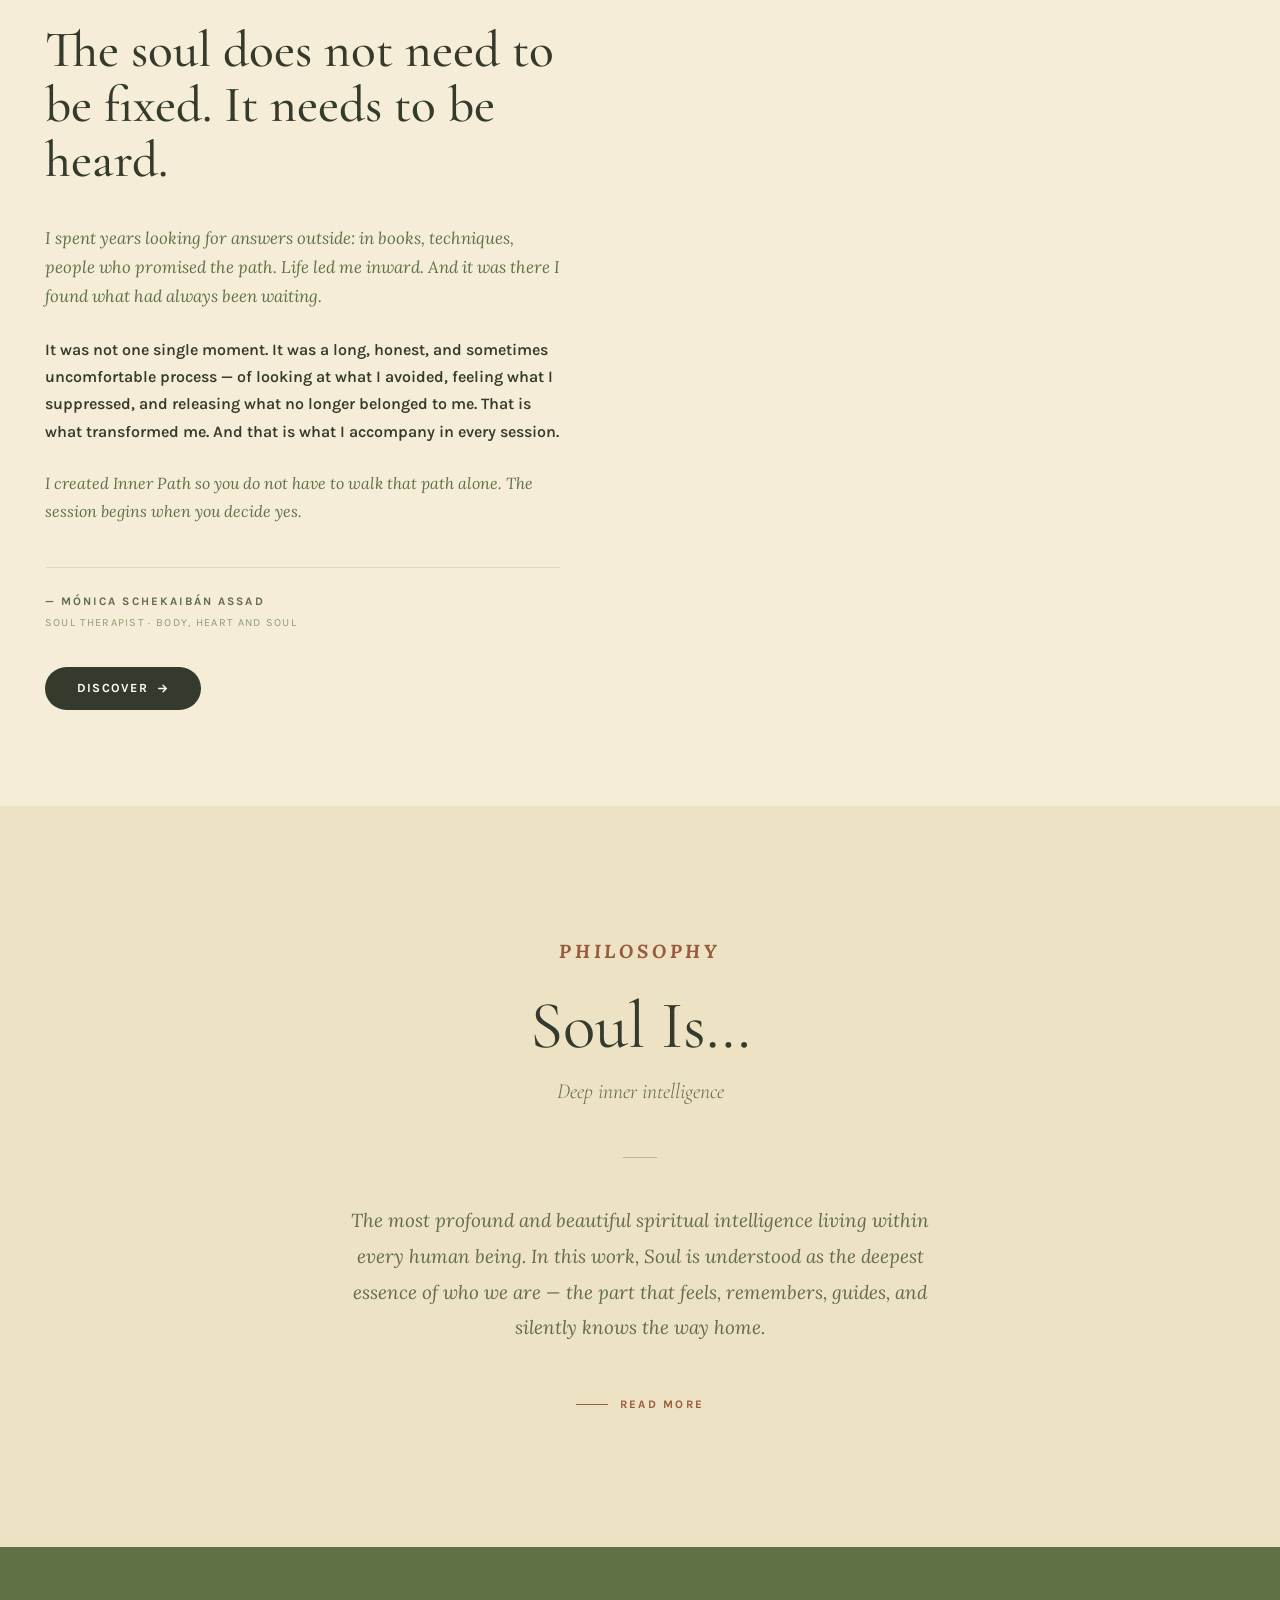
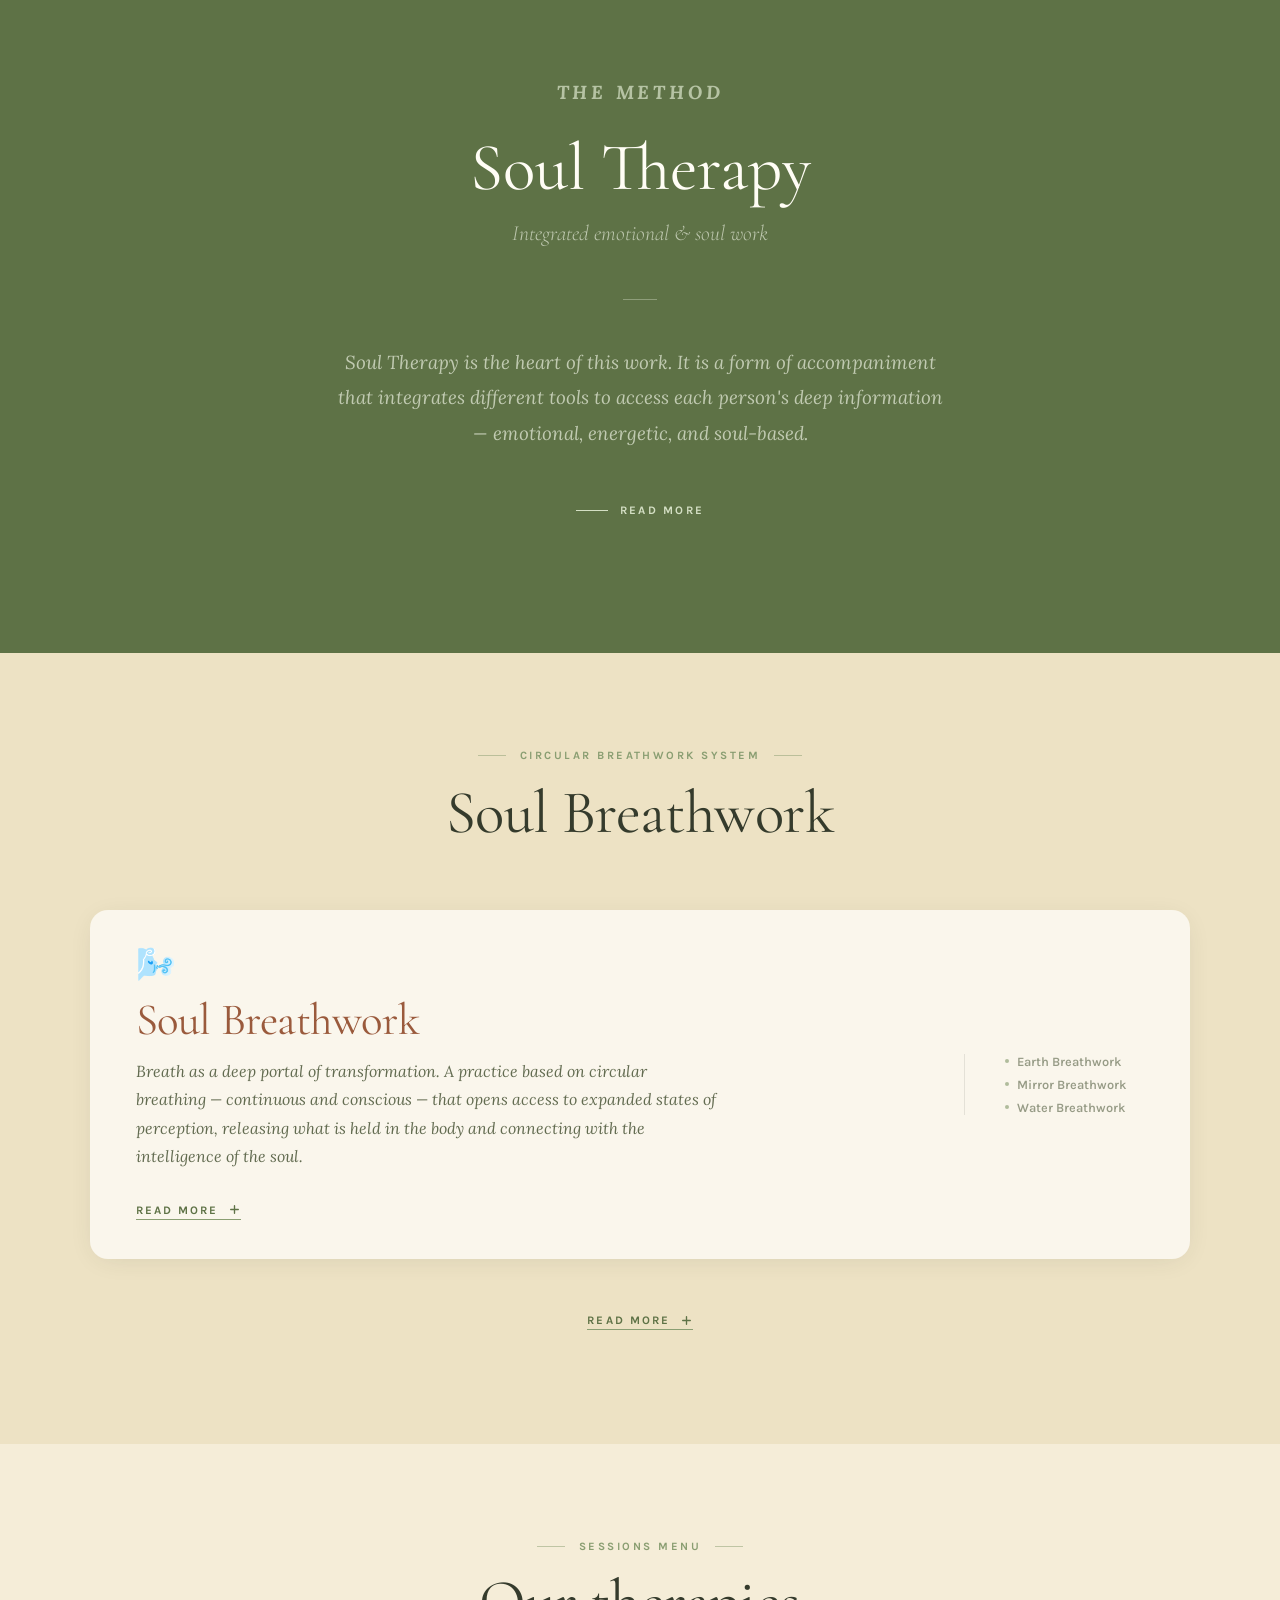
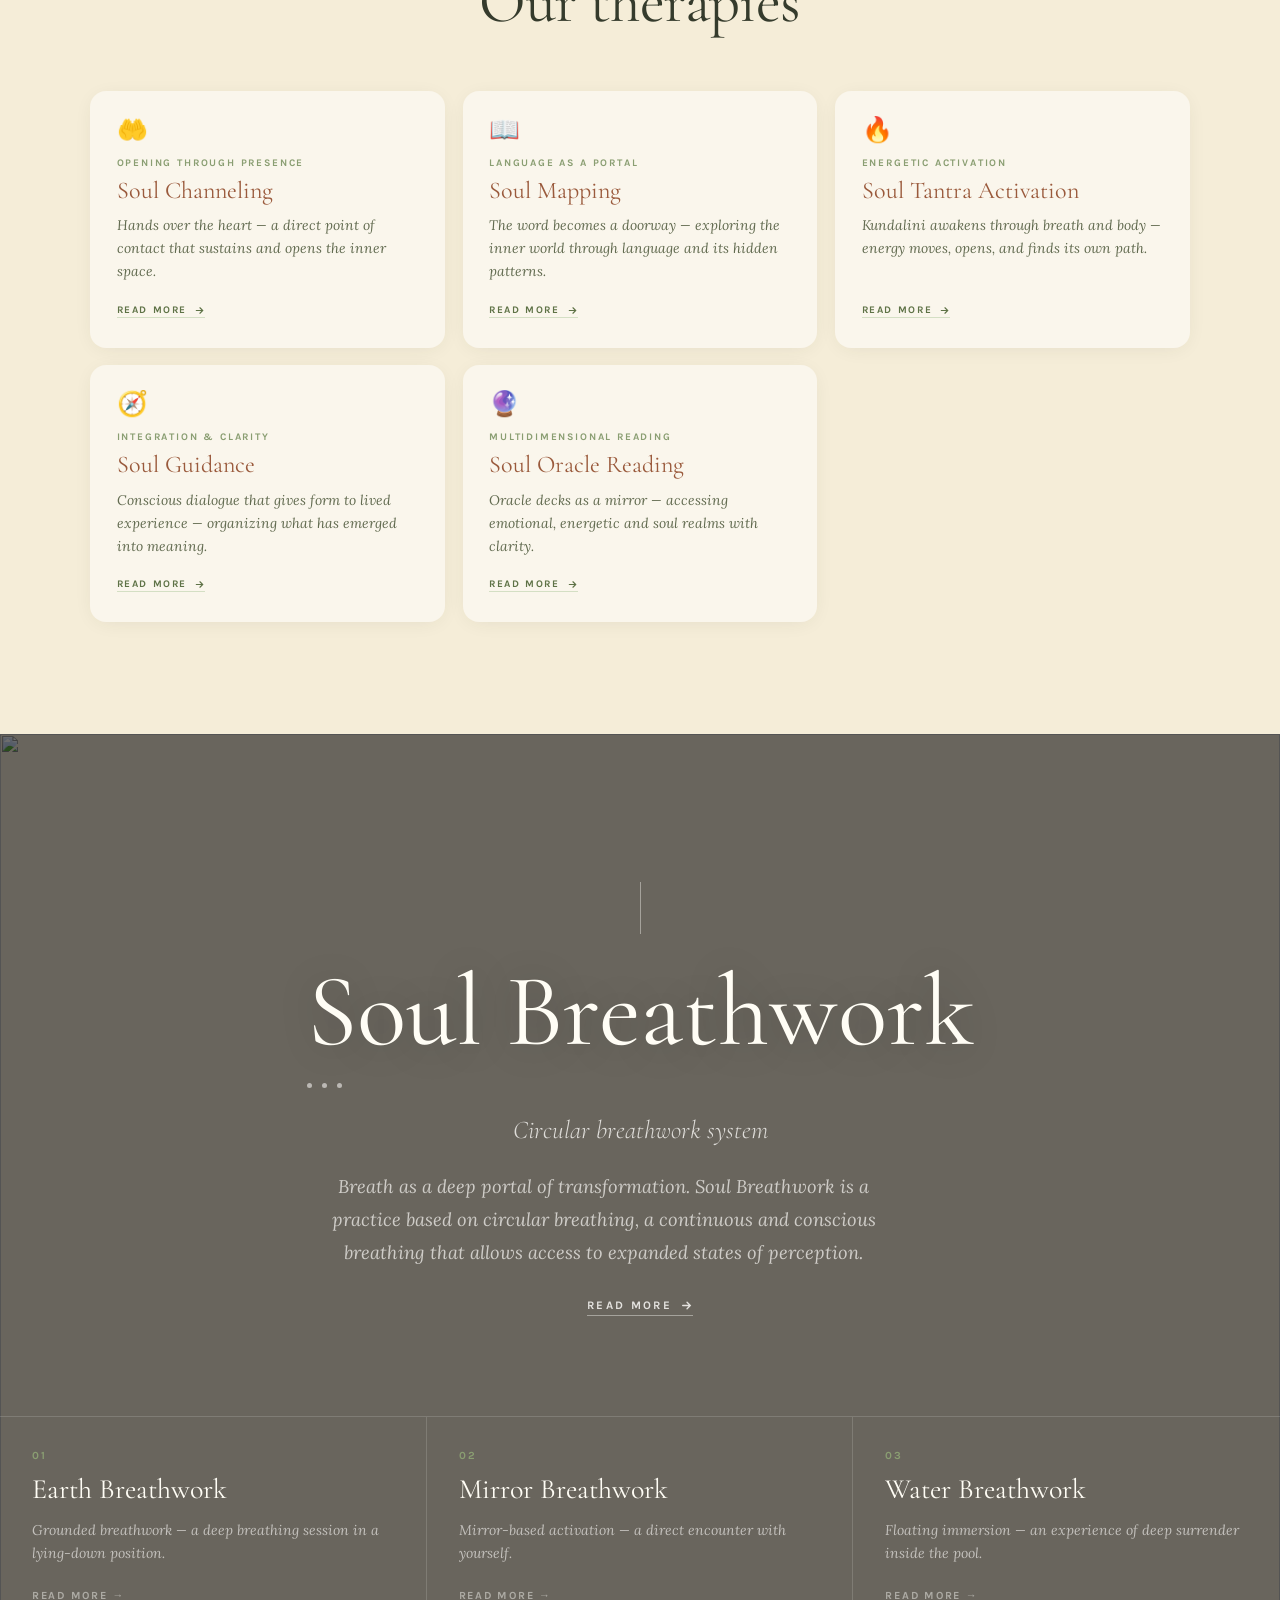
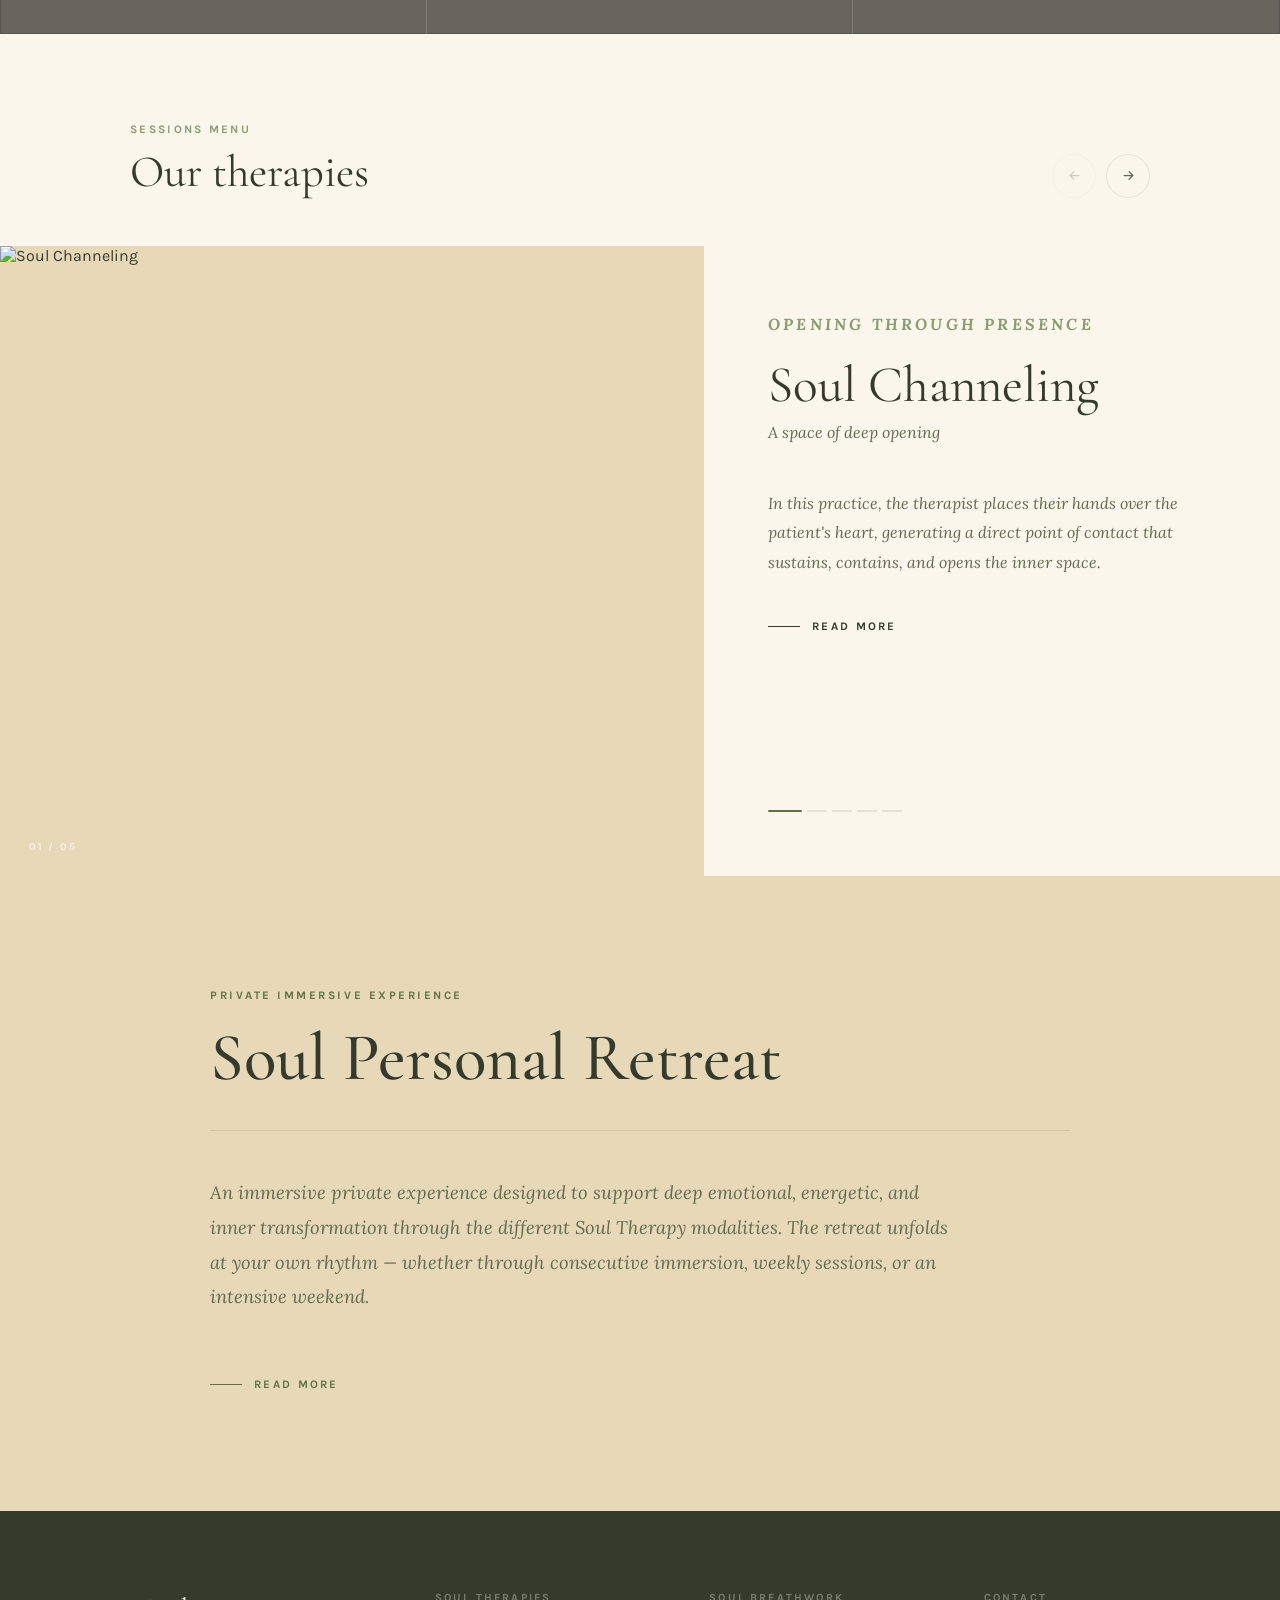
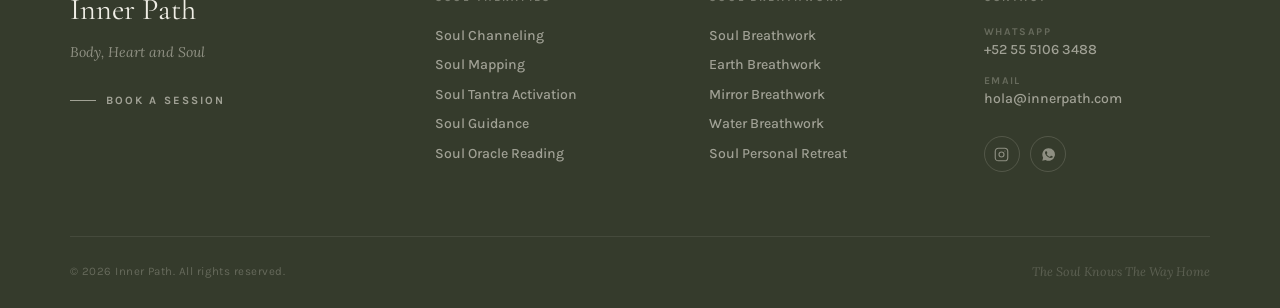
==== commit 60a5258c: "new adjusments" ====
--- a/index.html
+++ b/index.html
@@ -14,535 +14,20 @@
 <meta property="og:image"       content="https://innerpath.com/images/og-cover.jpg">
 <meta property="og:url"         content="https://innerpath.com/">
 <link rel="canonical"           href="https://innerpath.com/">
+<link rel="alternate" hreflang="en"        href="https://innerpath.com/">
+<link rel="alternate" hreflang="es"        href="https://innerpath.com/">
+<link rel="alternate" hreflang="x-default" href="https://innerpath.com/">
 <!-- Fonts: all weights + Lora (was missing) in one request -->
 <link rel="preconnect" href="https://fonts.googleapis.com">
 <link rel="preconnect" href="https://fonts.gstatic.com" crossorigin>
 <link href="https://fonts.googleapis.com/css2?family=Cormorant+Garamond:ital,wght@0,300;0,400;0,500;0,600;1,300;1,400&family=Lora:ital,wght@0,400;0,500;1,400&family=Karla:wght@400;500;600;700&display=swap" rel="stylesheet">
 
-<style>
-/* ═══════════════════════════════════════════════════════════
-   INNER PATH — Unified design system
-   Single <style> block. All tokens canonical here.
+<link rel="stylesheet" href="css/base.css">
+<style>/* ═══════════════════════════════════════════════════════════
+   INNER PATH — estilos exclusivos de la portada.
+   Reset, tokens, nav, footer y componentes compartidos
+   viven en css/base.css (cargado antes que este bloque).
    ═══════════════════════════════════════════════════════════ */
-
-/* ── Reset (one instance only) ── */
-*, *::before, *::after { box-sizing: border-box; margin: 0; padding: 0; }
-img { display: block; max-width: 100%; }
-a   { text-decoration: none; color: inherit; }
-ul  { list-style: none; }
-button { cursor: pointer; border: none; background: none; font: inherit; color: inherit; }
-
-/* ── Design tokens (canonical, single source of truth) ── */
-:root {
-  /* ── Color palette — anchored on #E7D9B8 (warm wheat) and #353B2C (forest carbon) ── */
-
-  /* Backgrounds: warm wheat spectrum */
-  --bg:        #F5EDD8;   /* light warm sand       */
-  --bg-alt:    #EDE2C4;   /* mid warm crema         */
-  --bg-deep:   #E7D9B8;   /* anchor: deep wheat     */
-  --bg-moss:   #D6CCAA;   /* earthier, for accents  */
-  --bg-card:   #FAF6EC;   /* near-white warm card   */
-
-  /* Text: forest carbon spectrum */
-  --text:      #353B2C;   /* anchor: forest carbon  */
-  --text-mid:  #4A5038;   /* medium forest          */
-  --soft:      #626B50;   /* muted green-grey body  */
-
-  /* Sage green accent */
-  --sage:      #8A9E72;
-  --sage-dk:   #5E7246;
-  --sage-pale: #D4DFC4;
-
-  /* Terracotta accent */
-  --terra:     #9A5A3C;
-  --terra-dk:  #7E4830;
-  --terra-warm:#C4804E;   /* warmer terracotta highlight */
-
-  /* Gold — extracted from the wheat base */
-  --gold:      #B89A5A;
-  --gold-pale: #EAD9A8;
-
-  /* Surface */
-  --white:     #FFFDF5;   /* warm white, no cold blue */
-  --line:      rgba(53,59,44,0.11);
-
-  /* Typography */
-  --disp:      'Cormorant Garamond', Georgia, serif;
-  --body:      'Karla', -apple-system, sans-serif;
-  --acc:       'Lora', Georgia, serif;
-
-  /* Motion */
-  --ease:      cubic-bezier(0.22, 1, 0.36, 1);
-
-  /* Layout */
-  --mw:        1180px;
-}
-
-/* ── Utility: hidden icon state (replaces inline style=display:none) ── */
-.ctrl__icon--hidden { display: none; }
-
-/* ── Base ── */
-body {
-  background: var(--bg);
-  color: var(--text);
-  font-family: var(--body);
-  -webkit-font-smoothing: antialiased;
-  overflow-x: hidden;
-}
-
-/* ── Skip link (a11y) ── */
-.skip-link {
-  position: absolute;
-  left: -999px;
-  top: 0;
-  padding: 0.7rem 1.2rem;
-  background: var(--sage-dk);
-  color: var(--white);
-  font-size: 0.8rem;
-  font-weight: 700;
-  z-index: 9999;
-  border-radius: 0 0 6px 0;
-}
-.skip-link:focus { left: 0; }
-
-/* ── Focus visible ── */
-:focus-visible {
-  outline: 2px solid var(--terra);
-  outline-offset: 3px;
-  border-radius: 2px;
-}
-
-/* ═══════════════════════════════════════════════════════════
-   NAV — Six Senses style
-   Transparent over hero, hamburger left, logo center (mobile)
-   Logo left + items center + CTA right (desktop)
-   Full-screen overlay menu with submenu panels
-   ═══════════════════════════════════════════════════════════ */
-
-/* Header bar */
-.nav-bar {
-  position: fixed;
-  top: 0; left: 0; right: 0;
-  z-index: 1000;
-  display: flex;
-  align-items: center;
-  justify-content: space-between;
-  padding: 0 1.5rem;
-  height: 64px;
-  transition: background 0.35s var(--ease), height 0.3s var(--ease);
-}
-.nav-bar.scrolled {
-  background: rgba(247,240,225,0.96);
-  backdrop-filter: blur(12px);
-  -webkit-backdrop-filter: blur(12px);
-  box-shadow: 0 1px 0 var(--line);
-  height: 56px;
-}
-
-/* Hamburger — always visible */
-.nav-hamburger {
-  display: flex;
-  flex-direction: column;
-  gap: 5px;
-  padding: 8px;
-  margin: -8px;
-  z-index: 1010;
-  flex-shrink: 0;
-}
-.nav-hamburger span {
-  display: block;
-  width: 24px; height: 1.5px;
-  background: var(--white);
-  border-radius: 2px;
-  transition: transform 0.3s var(--ease), opacity 0.3s, background 0.3s;
-  transform-origin: center;
-}
-.nav-bar.scrolled .nav-hamburger span,
-.nav-hamburger.is-open span { background: var(--text); }
-.nav-hamburger.is-open span:nth-child(1) { transform: translateY(6.5px) rotate(45deg); }
-.nav-hamburger.is-open span:nth-child(2) { opacity: 0; transform: scaleX(0); }
-.nav-hamburger.is-open span:nth-child(3) { transform: translateY(-6.5px) rotate(-45deg); }
-
-/* Logo — center on mobile, left on desktop */
-.nav-logo {
-  font-family: var(--disp);
-  font-weight: 400;
-  font-size: 1.45rem;
-  letter-spacing: 0.01em;
-  color: var(--white);
-  transition: color 0.3s;
-  position: absolute;
-  left: 50%;
-  transform: translateX(-50%);
-  white-space: nowrap;
-}
-.nav-bar.scrolled .nav-logo { color: var(--text); }
-
-/* Desktop nav items — hidden on mobile */
-.nav-items {
-  display: none;
-}
-
-  /* CTA button (right side) — removed, lang switch takes this slot */
-
-/* ── Full-screen overlay menu ── */
-.nav-overlay {
-  position: fixed;
-  inset: 0;
-  z-index: 900;
-  background: var(--bg);
-  display: flex;
-  flex-direction: column;
-  /* Hidden state */
-  opacity: 0;
-  visibility: hidden;
-  transition: opacity 0.4s var(--ease), visibility 0.4s;
-  overflow: hidden;
-}
-.nav-overlay.is-open {
-  opacity: 1;
-  visibility: visible;
-}
-
-/* Overlay inner scroll container */
-.nav-overlay__scroll {
-  flex: 1;
-  overflow-y: auto;
-  -webkit-overflow-scrolling: touch;
-  padding: 88px 1.8rem 3rem;
-  display: flex;
-  flex-direction: column;
-}
-
-/* Primary nav items */
-.nav-primary {
-  display: flex;
-  flex-direction: column;
-}
-.nav-primary__item {
-  border-bottom: 1px solid var(--line);
-}
-
-/* Item trigger: text + chevron */
-.nav-primary__trigger {
-  width: 100%;
-  display: flex;
-  align-items: center;
-  justify-content: space-between;
-  padding: 1.15rem 0;
-  font-family: var(--disp);
-  font-weight: 400;
-  font-size: clamp(1.6rem, 5vw, 2.2rem);
-  color: var(--text);
-  background: none;
-  border: none;
-  text-align: left;
-  cursor: pointer;
-  transition: color 0.2s var(--ease);
-  -webkit-tap-highlight-color: transparent;
-}
-.nav-primary__trigger:hover { color: var(--sage-dk); }
-.nav-primary__trigger svg {
-  width: 18px; height: 18px;
-  flex-shrink: 0;
-  transition: transform 0.3s var(--ease);
-  opacity: 0.45;
-}
-.nav-primary__trigger[aria-expanded="true"] svg { transform: rotate(180deg); opacity: 0.9; }
-
-/* Simple link (no submenu) */
-.nav-primary__link {
-  display: block;
-  padding: 1.15rem 0;
-  font-family: var(--disp);
-  font-weight: 400;
-  font-size: clamp(1.6rem, 5vw, 2.2rem);
-  color: var(--text);
-  transition: color 0.2s var(--ease);
-}
-.nav-primary__link:hover { color: var(--sage-dk); }
-
-/* Submenu panel (accordion) */
-.nav-submenu {
-  display: grid;
-  grid-template-rows: 0fr;
-  transition: grid-template-rows 0.35s var(--ease);
-}
-.nav-submenu.is-open { grid-template-rows: 1fr; }
-.nav-submenu__inner { overflow: hidden; }
-
-.nav-submenu__list {
-  display: flex;
-  flex-direction: column;
-  gap: 0;
-  padding: 0.4rem 0 1.4rem 0;
-}
-.nav-submenu__link {
-  display: flex;
-  align-items: center;
-  gap: 0.8rem;
-  padding: 0.65rem 0;
-  font-family: var(--body);
-  font-size: 0.92rem;
-  font-weight: 500;
-  color: var(--soft);
-  border-bottom: 1px solid var(--line);
-  transition: color 0.18s var(--ease), padding-left 0.18s var(--ease);
-}
-.nav-submenu__link:last-child { border-bottom: none; }
-.nav-submenu__link::before {
-  content: '';
-  width: 4px; height: 4px;
-  border-radius: 50%;
-  background: var(--sage);
-  flex-shrink: 0;
-  opacity: 0.6;
-  transition: opacity 0.18s, transform 0.18s;
-}
-.nav-submenu__link:hover {
-  color: var(--sage-dk);
-  padding-left: 0.4rem;
-}
-.nav-submenu__link:hover::before { opacity: 1; transform: scale(1.3); }
-
-/* Overlay footer: lang switch + contact */
-.nav-overlay__footer {
-  margin-top: auto;
-  padding-top: 2rem;
-  display: flex;
-  align-items: center;
-  justify-content: space-between;
-  flex-wrap: wrap;
-  gap: 1rem;
-  border-top: 1px solid var(--line);
-}
-/* Language switch — in nav-bar (hero + scrolled) */
-.nav-bar__lang {
-  flex-shrink: 0;
-}
-.nav-bar__lang button {
-  color: rgba(255,254,251,0.7);
-  border: 1px solid transparent;
-  padding: 0.28rem 0.55rem;
-  border-radius: 3px;
-  transition: color 0.2s, background 0.2s, border-color 0.2s;
-}
-.nav-bar__lang .nav-lang__sep {
-  color: rgba(255,254,251,0.3);
-}
-.nav-bar__lang button.is-active {
-  background: transparent;
-  color: var(--white);
-  border-color: rgba(255,254,251,0.4);
-}
-.nav-bar__lang button:not(.is-active):hover {
-  color: rgba(255,254,251,0.95);
-}
-/* When header is scrolled — swap to dark colors */
-.nav-bar.scrolled .nav-bar__lang button {
-  color: var(--soft);
-}
-.nav-bar.scrolled .nav-bar__lang .nav-lang__sep {
-  color: var(--line);
-}
-.nav-bar.scrolled .nav-bar__lang button.is-active {
-  color: var(--text);
-  border-color: var(--line);
-  background: transparent;
-}
-.nav-bar.scrolled .nav-bar__lang button:not(.is-active):hover {
-  color: var(--text);
-}
-
-/* Language switch — in overlay footer (already dark bg) */
-.nav-lang {
-  display: flex;
-  gap: 0.5rem;
-  align-items: center;
-}
-.nav-lang button {
-  font-family: var(--body);
-  font-size: 0.72rem;
-  font-weight: 700;
-  letter-spacing: 0.14em;
-  text-transform: uppercase;
-  color: var(--soft);
-  padding: 0.3rem 0.5rem;
-  border-radius: 3px;
-  transition: background 0.2s, color 0.2s;
-}
-.nav-lang button.is-active {
-  background: var(--text);
-  color: var(--white);
-}
-.nav-lang__sep { color: var(--line); font-size: 0.7rem; }
-.nav-overlay__contact {
-  font-family: var(--body);
-  font-size: 0.78rem;
-  color: var(--soft);
-  display: flex;
-  flex-direction: column;
-  gap: 0.2rem;
-  text-align: right;
-}
-.nav-overlay__contact a:hover { color: var(--text); }
-
-/* ── Desktop nav (≥980px) ── */
-@media (min-width: 980px) {
-  .nav-bar { padding: 0 3rem; height: 72px; }
-  .nav-bar.scrolled { height: 60px; }
-
-  /* Logo: left */
-  .nav-logo {
-    position: static;
-    transform: none;
-    font-size: 1.6rem;
-  }
-
-  /* Desktop items: center */
-  .nav-items {
-    display: flex;
-    align-items: center;
-    gap: 2.2rem;
-    position: absolute;
-    left: 50%;
-    transform: translateX(-50%);
-  }
-
-  /* Desktop item = trigger button for dropdown */
-  .nav-items__trigger {
-    display: inline-flex;
-    align-items: center;
-    gap: 0.3rem;
-    font-family: var(--body);
-    font-size: 0.8rem;
-    font-weight: 600;
-    letter-spacing: 0.06em;
-    color: rgba(255,254,251,0.88);
-    transition: color 0.2s;
-    position: relative;
-    padding: 0.3rem 0;
-    white-space: nowrap;
-  }
-  .nav-bar.scrolled .nav-items__trigger { color: var(--text); }
-  .nav-items__trigger:hover { color: var(--white); }
-  .nav-bar.scrolled .nav-items__trigger:hover { color: var(--sage-dk); }
-  .nav-items__trigger svg {
-    width: 10px; height: 10px;
-    transition: transform 0.2s var(--ease);
-    opacity: 0.6;
-  }
-  .nav-items__wrap:hover .nav-items__trigger svg,
-  .nav-items__wrap.is-open .nav-items__trigger svg { transform: rotate(180deg); }
-
-  /* Underline indicator */
-  .nav-items__trigger::after {
-    content: '';
-    position: absolute;
-    bottom: -2px; left: 0; right: 100%;
-    height: 1px;
-    background: currentColor;
-    transition: right 0.22s var(--ease);
-  }
-  .nav-items__wrap:hover .nav-items__trigger::after,
-  .nav-items__wrap.is-open .nav-items__trigger::after { right: 0; }
-
-  /* Desktop dropdown */
-  .nav-items__wrap { position: relative; }
-  .nav-dropdown {
-    position: absolute;
-    top: calc(100% + 14px);
-    left: 50%;
-    transform: translateX(-50%);
-    min-width: 220px;
-    background: var(--bg-card);
-    border: 1px solid var(--line);
-    border-radius: 8px;
-    box-shadow: 0 20px 48px -16px rgba(53,59,44,0.3);
-    padding: 0.6rem;
-    opacity: 0;
-    visibility: hidden;
-    pointer-events: none;
-    transition: opacity 0.22s var(--ease), transform 0.22s var(--ease), visibility 0.22s;
-    transform: translateX(-50%) translateY(6px);
-  }
-  .nav-items__wrap:hover .nav-dropdown,
-  .nav-items__wrap.is-open .nav-dropdown {
-    opacity: 1;
-    visibility: visible;
-    pointer-events: auto;
-    transform: translateX(-50%) translateY(0);
-  }
-  /* Grace area so dropdown doesn't close when moving cursor diagonally */
-  .nav-items__wrap::after {
-    content: '';
-    position: absolute;
-    top: 100%;
-    left: -20px; right: -20px;
-    height: 18px;
-  }
-  .nav-dropdown a {
-    display: block;
-    padding: 0.5rem 0.75rem;
-    font-family: var(--body);
-    font-size: 0.84rem;
-    font-weight: 500;
-    color: var(--text);
-    border-radius: 5px;
-    transition: background 0.15s, color 0.15s;
-    white-space: nowrap;
-  }
-  .nav-dropdown a:hover {
-    background: var(--sage-pale);
-    color: var(--sage-dk);
-  }
-
-  /* Plain nav links (no submenu trigger) */
-  .nav-items__link { gap: 0; }
-  .nav-items__link::after { display: none; }
-
-  /* Hamburger: hidden on desktop */
-  .nav-hamburger { display: none; }
-
-  /* Overlay: still works but rarely used — hidden on desktop */
-  .nav-overlay { display: none; }
-}
-
-/* ═══════════════════════════════════════════════════════════
-   SHARED COMPONENTS
-   ═══════════════════════════════════════════════════════════ */
-
-/* Read-more animated dash */
-.read-more {
-  display: inline-flex;
-  align-items: center;
-  gap: 0.75rem;
-  font-family: var(--body);
-  font-size: 0.72rem;
-  font-weight: 700;
-  letter-spacing: 0.2em;
-  text-transform: uppercase;
-  transition: color 0.2s var(--ease), gap 0.2s var(--ease);
-}
-.read-more::before {
-  content: '';
-  display: block;
-  width: 32px; height: 1px;
-  background: currentColor;
-  flex-shrink: 0;
-  transition: width 0.25s var(--ease);
-}
-.read-more:hover { gap: 1.1rem; }
-.read-more:hover::before { width: 48px; }
-
-/* Eyebrow */
-.eyebrow {
-  font-family: var(--body);
-  font-size: 0.72rem;
-  font-weight: 700;
-  letter-spacing: 0.2em;
-  text-transform: uppercase;
-}
 
 /* ═══════════════════════════════════════════════════════════
    HERO
@@ -758,7 +243,6 @@
   color: var(--sage-dk);
   margin-bottom: 1.6rem;
 }
-.therapist__lede mark { background: none; color: var(--terra); font-style: italic; }
 .therapist__body {
   font-family: var(--body);
   font-size: 1rem;
@@ -775,7 +259,6 @@
   color: var(--sage-dk);
   margin-bottom: 2.6rem;
 }
-.therapist__close mark { background: none; color: var(--terra); font-style: italic; }
 .therapist__signature {
   display: flex;
   flex-direction: column;
@@ -1089,53 +572,7 @@
 .retreat__readmore:hover { color: var(--text); gap: 1.1rem; }
 .retreat__readmore:hover::before { width: 48px; }
 
-/* ═══════════════════════════════════════════════════════════
-   FOOTER
-   ═══════════════════════════════════════════════════════════ */
-.ft { background: var(--text); padding: 5.5rem 1.5rem 0; color: var(--soft); }
-.ft__inner { max-width: 1140px; margin: 0 auto; }
-.ft__top {
-  display: grid; grid-template-columns: 1.6fr 1fr 1fr 1fr;
-  gap: 3rem; padding-bottom: 4rem;
-  border-bottom: 1px solid rgba(255,254,251,0.08);
-}
-.ft__brand-name { font-family: var(--disp); font-weight: 400; font-size: 2rem; color: var(--white); display: block; margin-bottom: 0.9rem; opacity: 0.92; }
-.ft__brand-tag { font-family: var(--acc); font-style: italic; font-size: 0.88rem; color: rgba(255,254,251,0.45); display: block; margin-bottom: 1.6rem; }
-.ft__brand-cta {
-  display: inline-flex; align-items: center; gap: 0.65rem;
-  font-size: 0.7rem; font-weight: 700; letter-spacing: 0.18em; text-transform: uppercase;
-  color: rgba(255,254,251,0.55); transition: color 0.2s var(--ease), gap 0.2s var(--ease);
-}
-.ft__brand-cta::before { content: ''; width: 26px; height: 1px; background: currentColor; flex-shrink: 0; transition: width 0.22s var(--ease); }
-.ft__brand-cta:hover { color: rgba(255,254,251,0.88); gap: 0.9rem; }
-.ft__brand-cta:hover::before { width: 38px; }
-.ft__col h4 { font-size: 0.68rem; font-weight: 700; letter-spacing: 0.2em; text-transform: uppercase; color: rgba(255,254,251,0.35); margin-bottom: 1.3rem; }
-.ft__col ul { display: flex; flex-direction: column; gap: 0.65rem; }
-.ft__col a { font-size: 0.88rem; font-weight: 500; color: rgba(255,254,251,0.55); transition: color 0.18s var(--ease); }
-.ft__col a:hover { color: rgba(255,254,251,0.9); }
-.ft__contact-list { display: flex; flex-direction: column; gap: 1rem; }
-.ft__contact-item { display: flex; flex-direction: column; gap: 0.2rem; margin-bottom: 0.3rem; }
-.ft__contact-label { font-size: 0.65rem; font-weight: 700; letter-spacing: 0.14em; text-transform: uppercase; color: rgba(255,254,251,0.25); }
-.ft__contact-value { font-size: 0.88rem; font-weight: 500; color: rgba(255,254,251,0.55); transition: color 0.18s var(--ease); }
-.ft__contact-value:hover { color: rgba(255,254,251,0.9); }
-.ft__social { display: flex; gap: 0.65rem; margin-top: 1.8rem; }
-.ft__social a {
-  width: 36px; height: 36px; border-radius: 50%;
-  border: 1px solid rgba(255,254,251,0.15);
-  display: flex; align-items: center; justify-content: center;
-  color: rgba(255,254,251,0.45);
-  transition: border-color 0.2s var(--ease), color 0.2s var(--ease), background 0.2s var(--ease);
-}
-.ft__social a:hover { border-color: rgba(255,254,251,0.45); color: rgba(255,254,251,0.88); background: rgba(255,254,251,0.05); }
-.ft__bottom {
-  display: flex; align-items: center; justify-content: space-between;
-  flex-wrap: wrap; gap: 0.8rem; padding: 1.6rem 0 1.8rem;
-}
-.ft__copy { font-size: 0.72rem; color: rgba(255,254,251,0.25); letter-spacing: 0.04em; }
-.ft__tagline { font-family: var(--acc); font-style: italic; font-size: 0.78rem; color: rgba(255,254,251,0.2); }
-@media (max-width: 900px) { .ft__top { grid-template-columns: 1fr 1fr; gap: 2.5rem 2rem; } }
-@media (max-width: 520px) { .ft__top { grid-template-columns: 1fr; } }
-
+.ctrl__icon--hidden { display: none; }
 .rm-bw {
   width: 100%;
   display: flex;
@@ -1740,7 +1177,7 @@
     <div class="hero__rule" aria-hidden="true"></div>
     <h1 class="hero__title">Inner Path</h1>
     <div class="hero__dots" aria-hidden="true"><span></span><span></span><span></span></div>
-    <p class="hero__subtitle" data-i18n="hero.tagline">The Soul Knows The Way Home</p>
+    <p class="hero__subtitle" data-i18n="footer.tagline">The Soul Knows The Way Home</p>
   </div>
   <div class="hero__controls" role="group" aria-label="Video controls">
     <button class="ctrl" id="mute-btn" aria-label="Unmute video">
@@ -1836,7 +1273,7 @@
 
     <!-- Section header -->
     <div class="bwc__header">
-      <p class="bwc__eyebrow" data-i18n="bwFull.subtitle">Circular breathwork system</p>
+      <p class="bwc__eyebrow" data-i18n="breathwork.tag">Circular breathwork system</p>
       <h2 class="bwc__title" id="bwc-title">Soul Breathwork</h2>
     </div>
 
@@ -1941,7 +1378,7 @@
       <!-- Soul Channeling -->
       <a href="pages/soul-channeling.html" class="sm__card">
         <span class="sm__card__icon" aria-hidden="true">🤲</span>
-        <span class="sm__card__kicker" data-i18n="sm.channeling.kicker">Opening through presence</span>
+        <span class="sm__card__kicker" data-i18n="channeling.tag">Opening through presence</span>
         <h3 class="sm__card__title">Soul Channeling</h3>
         <p class="sm__card__desc" data-i18n="sm.channeling.desc">Hands over the heart — a direct point of contact that sustains and opens the inner space.</p>
         <span class="sm__card__link">
@@ -1953,7 +1390,7 @@
       <!-- Soul Mapping -->
       <a href="pages/soul-mapping.html" class="sm__card">
         <span class="sm__card__icon" aria-hidden="true">📖</span>
-        <span class="sm__card__kicker" data-i18n="sm.mapping.kicker">Language as a portal</span>
+        <span class="sm__card__kicker" data-i18n="mapping.tag">Language as a portal</span>
         <h3 class="sm__card__title">Soul Mapping</h3>
         <p class="sm__card__desc" data-i18n="sm.mapping.desc">The word becomes a doorway — exploring the inner world through language and its hidden patterns.</p>
         <span class="sm__card__link">
@@ -2008,16 +1445,16 @@
 <!-- BREATHWORK -->
 <section class="bw" aria-labelledby="bw-title">
   <div class="bw__bg-layer is-active" data-bg="default" aria-hidden="true">
-    <img src="https://picsum.photos/id/1062/1920/1080" alt="" role="presentation">
+    <img src="https://picsum.photos/id/1062/1920/1080" alt="" role="presentation" width="1920" height="1080" loading="lazy" decoding="async">
   </div>
   <div class="bw__bg-layer" data-bg="earth" aria-hidden="true">
-    <img src="https://picsum.photos/id/1059/1920/1080" alt="" role="presentation">
+    <img src="https://picsum.photos/id/1059/1920/1080" alt="" role="presentation" width="1920" height="1080" loading="lazy" decoding="async">
   </div>
   <div class="bw__bg-layer" data-bg="mirror" aria-hidden="true">
-    <img src="https://picsum.photos/id/1025/1920/1080" alt="" role="presentation">
+    <img src="https://picsum.photos/id/1025/1920/1080" alt="" role="presentation" width="1920" height="1080" loading="lazy" decoding="async">
   </div>
   <div class="bw__bg-layer" data-bg="water" aria-hidden="true">
-    <img src="https://picsum.photos/id/1053/1920/1080" alt="" role="presentation">
+    <img src="https://picsum.photos/id/1053/1920/1080" alt="" role="presentation" width="1920" height="1080" loading="lazy" decoding="async">
   </div>
   <div class="bw__scrim" aria-hidden="true"></div>
   <div class="bw__center">
@@ -2025,7 +1462,7 @@
     <div class="bw__text-slot">
       <h2 class="bw__title" id="bw-title">Soul Breathwork</h2>
       <div class="bw__dots" aria-hidden="true"><span></span><span></span><span></span></div>
-      <p class="bw__subtitle" data-i18n="bwFull.subtitle">Circular breathwork system</p>
+      <p class="bw__subtitle" data-i18n="breathwork.tag">Circular breathwork system</p>
       <p class="bw__intro" data-i18n="bwFull.intro">Breath as a deep portal of transformation. Soul Breathwork is a practice based on circular breathing, a continuous and conscious breathing that allows access to expanded states of perception.</p>
     </div>
     <a href="pages/soul-breathwork.html" class="bw__readmore" id="bw-readmore">
@@ -2083,9 +1520,9 @@
   <div class="sessions__overflow" id="s-overflow">
     <div class="sessions__track" id="s-track">
       <article class="s-slide">
-        <div class="s-img"><img src="https://picsum.photos/id/1027/960/780" alt="Soul Channeling" loading="eager"><span class="s-counter">01 / 05</span></div>
+        <div class="s-img"><img src="https://picsum.photos/id/1027/960/780" alt="Soul Channeling" width="960" height="780" loading="eager" decoding="async"><span class="s-counter">01 / 05</span></div>
         <div class="s-body">
-          <p class="eyebrow" data-i18n="sm.channeling.kicker">Opening through presence</p>
+          <p class="eyebrow" data-i18n="channeling.tag">Opening through presence</p>
           <h3>Soul Channeling</h3>
           <p class="s-subtitle" data-i18n="car.channeling.sub">A space of deep opening</p>
           <p data-i18n="car.channeling.body">In this practice, the therapist places their hands over the patient's heart, generating a direct point of contact that sustains, contains, and opens the inner space.</p>
@@ -2094,9 +1531,9 @@
         </div>
       </article>
       <article class="s-slide">
-        <div class="s-img"><img src="https://picsum.photos/id/24/960/780" alt="Soul Mapping" loading="lazy"><span class="s-counter">02 / 05</span></div>
+        <div class="s-img"><img src="https://picsum.photos/id/24/960/780" alt="Soul Mapping" width="960" height="780" loading="lazy" decoding="async"><span class="s-counter">02 / 05</span></div>
         <div class="s-body">
-          <p class="eyebrow" data-i18n="sm.mapping.kicker">Language as a portal</p>
+          <p class="eyebrow" data-i18n="mapping.tag">Language as a portal</p>
           <h3>Soul Mapping</h3>
           <p class="s-subtitle" data-i18n="car.mapping.sub">A space where the word becomes a doorway</p>
           <p data-i18n="car.mapping.body">Soul Mapping is a therapy that allows the inner world to be explored through language, revealing emotional, subconscious, and family patterns.</p>
@@ -2104,7 +1541,7 @@
         </div>
       </article>
       <article class="s-slide">
-        <div class="s-img"><img src="https://picsum.photos/id/338/960/780" alt="Soul Tantra Activation" loading="lazy"><span class="s-counter">03 / 05</span></div>
+        <div class="s-img"><img src="https://picsum.photos/id/338/960/780" alt="Soul Tantra Activation" width="960" height="780" loading="lazy" decoding="async"><span class="s-counter">03 / 05</span></div>
         <div class="s-body">
           <p class="eyebrow" data-i18n="tantra.tag">Energetic activation &amp; consciousness expansion</p>
           <h3>Soul Tantra Activation</h3>
@@ -2114,7 +1551,7 @@
         </div>
       </article>
       <article class="s-slide">
-        <div class="s-img"><img src="https://picsum.photos/id/177/960/780" alt="Soul Guidance" loading="lazy"><span class="s-counter">04 / 05</span></div>
+        <div class="s-img"><img src="https://picsum.photos/id/177/960/780" alt="Soul Guidance" width="960" height="780" loading="lazy" decoding="async"><span class="s-counter">04 / 05</span></div>
         <div class="s-body">
           <p class="eyebrow" data-i18n="guidance.tag">Integration &amp; emotional clarity</p>
           <h3>Soul Guidance</h3>
@@ -2124,7 +1561,7 @@
         </div>
       </article>
       <article class="s-slide">
-        <div class="s-img"><img src="https://picsum.photos/id/1040/960/780" alt="Soul Oracle Reading" loading="lazy"><span class="s-counter">05 / 05</span></div>
+        <div class="s-img"><img src="https://picsum.photos/id/1040/960/780" alt="Soul Oracle Reading" width="960" height="780" loading="lazy" decoding="async"><span class="s-counter">05 / 05</span></div>
         <div class="s-body">
           <p class="eyebrow" data-i18n="oracle.tag">Multidimensional oracle reading</p>
           <h3>Soul Oracle Reading</h3>
@@ -2166,7 +1603,7 @@
         <a href="https://wa.me/525551063488" class="ft__brand-cta" target="_blank" rel="noopener" data-i18n="cta.book">Book a session</a>
       </div>
       <div class="ft__col">
-        <h4 data-i18n="footer.therapies">Soul Therapies</h4>
+        <h3 data-i18n="footer.therapies">Soul Therapies</h3>
         <ul>
           <li><a href="pages/soul-channeling.html">Soul Channeling</a></li>
           <li><a href="pages/soul-mapping.html">Soul Mapping</a></li>
@@ -2176,7 +1613,7 @@
         </ul>
       </div>
       <div class="ft__col">
-        <h4 data-i18n="footer.breathwork">Soul Breathwork</h4>
+        <h3 data-i18n="footer.breathwork">Soul Breathwork</h3>
         <ul>
           <li><a href="pages/soul-breathwork.html">Soul Breathwork</a></li>
           <li><a href="pages/earth-breathwork.html">Earth Breathwork</a></li>
@@ -2186,7 +1623,7 @@
         </ul>
       </div>
       <div class="ft__col">
-        <h4 data-i18n="footer.contact">Contact</h4>
+        <h3 data-i18n="footer.contact">Contact</h3>
         <div class="ft__contact-list">
           <a href="https://wa.me/525551063488" class="ft__contact-item" target="_blank" rel="noopener">
             <span class="ft__contact-label">WhatsApp</span>
@@ -2225,6 +1662,7 @@
   'use strict';
 
   var toggle   = document.getElementById('bwc-toggle');
+  var subrow   = document.getElementById('bwc-subrow');
   var subCards = Array.from(document.querySelectorAll('.bwc__card'));
   var isOpen   = false;
   var timers   = [];
@@ -2238,6 +1676,8 @@
     isOpen = true;
     toggle.classList.add('is-open');
     toggle.setAttribute('aria-expanded', 'true');
+    /* abre el espacio superior sólo cuando las cards van a aparecer */
+    if (subrow) subrow.classList.add('has-visible');
     clearTimers();
     subCards.forEach(function (card) {
       var delay = parseInt(card.getAttribute('data-delay'), 10) || 0;
@@ -2261,6 +1701,12 @@
       }, i * 80);
       timers.push(t);
     });
+    /* retirar el espacio cuando la última card termina de cerrarse */
+    if (subrow) {
+      timers.push(setTimeout(function () {
+        subrow.classList.remove('has-visible');
+      }, (subCards.length - 1) * 80 + 500));
+    }
   }
 
   toggle.addEventListener('click', function () {
@@ -2268,7 +1714,7 @@
   });
 
   /* Respect prefers-reduced-motion */
-  if (window.matchMedia('(prefers-reduced-motion: reduce)').matches) {
+  if (window.matchMedia && window.matchMedia('(prefers-reduced-motion: reduce)').matches) {
     subCards.forEach(function (card) { card.style.transition = 'none'; });
   }
 })();
@@ -2282,100 +1728,10 @@
   var yr = document.getElementById('yr');
   if (yr) yr.textContent = new Date().getFullYear();
 
-  /* ── Scrolled header ── */
-  var navBar = document.getElementById('nav-bar');
-  window.addEventListener('scroll', function () {
-    navBar.classList.toggle('scrolled', window.scrollY > 40);
-  }, { passive: true });
-
-  /* ── Mobile overlay: open/close ── */
-  var hamburger = document.getElementById('nav-hamburger');
-  var overlay   = document.getElementById('nav-overlay');
-  var body      = document.body;
-
-  function openMenu() {
-    overlay.classList.add('is-open');
-    hamburger.classList.add('is-open');
-    hamburger.setAttribute('aria-expanded', 'true');
-    hamburger.setAttribute('aria-label', 'Close menu');
-    body.style.overflow = 'hidden';
-  }
-  function closeMenu() {
-    overlay.classList.remove('is-open');
-    hamburger.classList.remove('is-open');
-    hamburger.setAttribute('aria-expanded', 'false');
-    hamburger.setAttribute('aria-label', 'Open menu');
-    body.style.overflow = '';
-  }
-  hamburger.addEventListener('click', function () {
-    overlay.classList.contains('is-open') ? closeMenu() : openMenu();
-  });
-
-  /* Close on Escape */
-  document.addEventListener('keydown', function (e) {
-    if (e.key === 'Escape') closeMenu();
-  });
-
-  /* Close when a nav link is clicked */
-  overlay.querySelectorAll('a').forEach(function (link) {
-    link.addEventListener('click', closeMenu);
-  });
-
-  /* ── Mobile accordion ── */
-  overlay.querySelectorAll('.nav-primary__trigger').forEach(function (btn) {
-    btn.addEventListener('click', function () {
-      var panelId = btn.getAttribute('aria-controls');
-      var panel   = document.getElementById(panelId);
-      var isOpen  = btn.getAttribute('aria-expanded') === 'true';
-
-      /* Close all other open panels */
-      overlay.querySelectorAll('.nav-primary__trigger[aria-expanded="true"]').forEach(function (other) {
-        if (other !== btn) {
-          other.setAttribute('aria-expanded', 'false');
-          var op = document.getElementById(other.getAttribute('aria-controls'));
-          if (op) op.classList.remove('is-open');
-        }
-      });
-
-      btn.setAttribute('aria-expanded', isOpen ? 'false' : 'true');
-      if (panel) panel.classList.toggle('is-open', !isOpen);
-    });
-  });
-
-  /* ── Desktop dropdown (hover + click, with 300ms grace on leave) ── */
-  var CLOSE_DELAY = 300;
-  document.querySelectorAll('.nav-items__wrap').forEach(function (wrap) {
-    var trigger = wrap.querySelector('.nav-items__trigger');
-    var timer;
-    wrap.addEventListener('mouseenter', function () {
-      clearTimeout(timer);
-      wrap.classList.add('is-open');
-      if (trigger) trigger.setAttribute('aria-expanded', 'true');
-    });
-    wrap.addEventListener('mouseleave', function () {
-      timer = setTimeout(function () {
-        wrap.classList.remove('is-open');
-        if (trigger) trigger.setAttribute('aria-expanded', 'false');
-      }, CLOSE_DELAY);
-    });
-    if (trigger && trigger.tagName === 'BUTTON') {
-      trigger.addEventListener('click', function (e) {
-        e.preventDefault();
-        var open = wrap.classList.toggle('is-open');
-        trigger.setAttribute('aria-expanded', open ? 'true' : 'false');
-      });
-    }
-  });
-  /* Click outside closes all desktop dropdowns */
-  document.addEventListener('click', function (e) {
-    if (!e.target.closest('.nav-items__wrap')) {
-      document.querySelectorAll('.nav-items__wrap.is-open').forEach(function (w) {
-        w.classList.remove('is-open');
-        var t = w.querySelector('.nav-items__trigger');
-        if (t) t.setAttribute('aria-expanded', 'false');
-      });
-    }
-  });
+  /* ── Nav (hamburger, overlay, accordion, dropdown, scroll header)
+       y el switch de idioma los maneja js/site.js.
+       No duplicar aquí: dos listeners en el mismo botón se cancelan
+       entre sí y el menú móvil deja de abrir. ── */
 
   /* ── Video controls ── */
   var video     = document.getElementById('hero-video');
@@ -2458,7 +1814,8 @@
     });
   });
   /* Touch: first tap = preview, second = navigate */
-  if (!window.matchMedia('(hover: hover)').matches) {
+  var canHover = window.matchMedia ? window.matchMedia('(hover: hover)').matches : true;
+  if (!canHover) {
     bwCards.forEach(function (card) {
       card.addEventListener('click', function (e) {
         var already = card.classList.contains('is-active');
@@ -2520,6 +1877,6 @@
 })();
 </script>
 
-<script src="js/site.js"></script>
+<script src="js/site.js" defer></script>
 </body>
 </html>
--- a/css/base.css
+++ b/css/base.css
@@ -0,0 +1,330 @@
+/* ═══════════════════════════════════════════════════════════
+   INNER PATH — base.css
+   Reset, design tokens, nav y footer.
+   Compartido por index.html y todas las páginas internas.
+   NO duplicar estos bloques en el <style> de cada página.
+   ═══════════════════════════════════════════════════════════ */
+
+/* ── Reset ── */
+*, *::before, *::after { box-sizing: border-box; margin: 0; padding: 0; }
+img { display: block; max-width: 100%; }
+a   { text-decoration: none; color: inherit; }
+ul  { list-style: none; }
+button { cursor: pointer; border: none; background: none; font: inherit; color: inherit; }
+
+/* ── Design tokens ── */
+:root {
+  --bg:        #F5EDD8;
+  --bg-alt:    #EDE2C4;
+  --bg-deep:   #E7D9B8;
+  --bg-moss:   #D6CCAA;
+  --bg-card:   #FAF6EC;
+  --text:      #353B2C;
+  --text-mid:  #4A5038;
+  --soft:      #626B50;
+  --sage:      #8A9E72;
+  --sage-dk:   #5E7246;
+  --sage-pale: #D4DFC4;
+  --terra:     #9A5A3C;
+  --terra-dk:  #7E4830;
+  --terra-warm:#C4804E;
+  --gold:      #B89A5A;
+  --gold-pale: #EAD9A8;
+  --white:     #FFFDF5;
+  --line:      rgba(53,59,44,0.11);
+  --disp:      'Cormorant Garamond', Georgia, serif;
+  --body:      'Karla', -apple-system, sans-serif;
+  --acc:       'Lora', Georgia, serif;
+  --ease:      cubic-bezier(0.22, 1, 0.36, 1);
+  --mw:        1100px;
+}
+
+/* ── Base ── */
+body {
+  background: var(--bg);
+  color: var(--text);
+  font-family: var(--body);
+  -webkit-font-smoothing: antialiased;
+  overflow-x: hidden;
+}
+:focus-visible {
+  outline: 2px solid var(--terra);
+  outline-offset: 3px;
+  border-radius: 2px;
+}
+.skip-link {
+  position: absolute; left: -999px; top: 0;
+  padding: 0.7rem 1.2rem;
+  background: var(--sage-dk); color: var(--white);
+  font-size: 0.8rem; font-weight: 700;
+  z-index: 9999; border-radius: 0 0 6px 0;
+}
+.skip-link:focus { left: 0; }
+
+
+/* ═══════════════════════════════════════════════════════════
+   NAV (same as index — shared CSS)
+   ═══════════════════════════════════════════════════════════ */
+.nav-bar {
+  position: fixed; top: 0; left: 0; right: 0;
+  z-index: 1000;
+  display: flex; align-items: center; justify-content: space-between;
+  padding: 0 1.5rem;
+  /* Inner pages have no hero, so the bar starts in its solid state */
+  height: 56px;
+  background: rgba(245,237,216,0.97);
+  backdrop-filter: blur(12px); -webkit-backdrop-filter: blur(12px);
+  box-shadow: 0 1px 0 var(--line);
+  transition: background 0.35s var(--ease), height 0.3s var(--ease);
+}
+.nav-bar.scrolled {
+  background: rgba(245,237,216,0.97);
+  backdrop-filter: blur(12px); -webkit-backdrop-filter: blur(12px);
+  box-shadow: 0 1px 0 var(--line); height: 56px;
+}
+.nav-hamburger {
+  display: flex; flex-direction: column; gap: 5px;
+  padding: 8px; margin: -8px;
+  z-index: 1010; flex-shrink: 0;
+}
+.nav-hamburger span {
+  display: block; width: 24px; height: 1.5px;
+  background: var(--text); border-radius: 2px;
+  transition: transform 0.3s var(--ease), opacity 0.3s, background 0.3s;
+  transform-origin: center;
+}
+.nav-hamburger.is-open span:nth-child(1) { transform: translateY(6.5px) rotate(45deg); }
+.nav-hamburger.is-open span:nth-child(2) { opacity: 0; transform: scaleX(0); }
+.nav-hamburger.is-open span:nth-child(3) { transform: translateY(-6.5px) rotate(-45deg); }
+.nav-logo {
+  font-family: var(--disp); font-weight: 400;
+  font-size: 1.45rem; letter-spacing: 0.01em;
+  color: var(--text);
+  position: absolute; left: 50%; transform: translateX(-50%);
+  white-space: nowrap;
+}
+.nav-items { display: none; }
+.nav-overlay {
+  position: fixed; inset: 0; z-index: 900;
+  background: var(--bg);
+  display: flex; flex-direction: column;
+  opacity: 0; visibility: hidden;
+  transition: opacity 0.4s var(--ease), visibility 0.4s;
+  overflow: hidden;
+}
+.nav-overlay.is-open { opacity: 1; visibility: visible; }
+.nav-overlay__scroll {
+  flex: 1; overflow-y: auto;
+  -webkit-overflow-scrolling: touch;
+  padding: 88px 1.8rem 3rem;
+  display: flex; flex-direction: column;
+}
+.nav-primary { display: flex; flex-direction: column; }
+.nav-primary__item { border-bottom: 1px solid var(--line); }
+.nav-primary__trigger {
+  width: 100%; display: flex; align-items: center; justify-content: space-between;
+  padding: 1.15rem 0;
+  font-family: var(--disp); font-weight: 400;
+  font-size: clamp(1.6rem, 5vw, 2.2rem); color: var(--text);
+  background: none; border: none; text-align: left; cursor: pointer;
+  transition: color 0.2s var(--ease); -webkit-tap-highlight-color: transparent;
+}
+.nav-primary__trigger:hover { color: var(--sage-dk); }
+.nav-primary__trigger svg { width: 18px; height: 18px; flex-shrink: 0; transition: transform 0.3s var(--ease); opacity: 0.45; }
+.nav-primary__trigger[aria-expanded="true"] svg { transform: rotate(180deg); opacity: 0.9; }
+.nav-primary__link {
+  display: block; padding: 1.15rem 0;
+  font-family: var(--disp); font-weight: 400;
+  font-size: clamp(1.6rem, 5vw, 2.2rem); color: var(--text);
+  transition: color 0.2s var(--ease);
+}
+.nav-primary__link:hover { color: var(--sage-dk); }
+.nav-submenu { display: grid; grid-template-rows: 0fr; transition: grid-template-rows 0.35s var(--ease); }
+.nav-submenu.is-open { grid-template-rows: 1fr; }
+.nav-submenu__inner { overflow: hidden; }
+.nav-submenu__list { display: flex; flex-direction: column; gap: 0; padding: 0.4rem 0 1.4rem 0; }
+.nav-submenu__link {
+  display: flex; align-items: center; gap: 0.8rem;
+  padding: 0.65rem 0;
+  font-family: var(--body); font-size: 0.92rem; font-weight: 500;
+  color: var(--soft); border-bottom: 1px solid var(--line);
+  transition: color 0.18s var(--ease), padding-left 0.18s var(--ease);
+}
+.nav-submenu__link:last-child { border-bottom: none; }
+.nav-submenu__link::before {
+  content: ''; width: 4px; height: 4px; border-radius: 50%;
+  background: var(--sage); flex-shrink: 0; opacity: 0.6;
+  transition: opacity 0.18s, transform 0.18s;
+}
+.nav-submenu__link:hover { color: var(--sage-dk); padding-left: 0.4rem; }
+.nav-submenu__link:hover::before { opacity: 1; transform: scale(1.3); }
+.nav-overlay__footer {
+  margin-top: auto; padding-top: 2rem;
+  display: flex; align-items: center; justify-content: space-between;
+  flex-wrap: wrap; gap: 1rem; border-top: 1px solid var(--line);
+}
+/* Lang switch — nav-bar */
+.nav-bar__lang { flex-shrink: 0; }
+.nav-bar__lang button {
+  color: var(--soft); border: 1px solid transparent;
+  padding: 0.28rem 0.55rem; border-radius: 3px;
+  transition: color 0.2s, background 0.2s, border-color 0.2s;
+}
+.nav-bar__lang .nav-lang__sep { color: var(--line); }
+.nav-bar__lang button.is-active { color: var(--text); border-color: var(--line); }
+.nav-bar__lang button:not(.is-active):hover { color: var(--text); }
+/* Lang switch — overlay */
+.nav-lang { display: flex; gap: 0.5rem; align-items: center; }
+.nav-lang button {
+  font-family: var(--body); font-size: 0.72rem; font-weight: 700;
+  letter-spacing: 0.14em; text-transform: uppercase;
+  color: var(--soft); padding: 0.3rem 0.5rem; border-radius: 3px;
+  transition: background 0.2s, color 0.2s;
+}
+.nav-lang button.is-active { background: var(--text); color: var(--white); }
+.nav-lang__sep { color: var(--line); font-size: 0.7rem; }
+.nav-overlay__contact {
+  font-family: var(--body); font-size: 0.78rem; color: var(--soft);
+  display: flex; flex-direction: column; gap: 0.2rem; text-align: right;
+}
+.nav-overlay__contact a:hover { color: var(--text); }
+/* Desktop nav */
+@media (min-width: 980px) {
+  .nav-bar { padding: 0 3rem; height: 60px; }
+  .nav-logo { position: static; transform: none; font-size: 1.6rem; }
+  .nav-items {
+    display: flex; align-items: center; gap: 2.2rem;
+    position: absolute; left: 50%; transform: translateX(-50%);
+  }
+  .nav-items__trigger {
+    display: inline-flex; align-items: center; gap: 0.3rem;
+    font-family: var(--body); font-size: 0.8rem; font-weight: 600;
+    letter-spacing: 0.06em; color: var(--text);
+    transition: color 0.2s; position: relative;
+    padding: 0.3rem 0; white-space: nowrap;
+  }
+  .nav-items__trigger:hover { color: var(--sage-dk); }
+  .nav-items__trigger svg { width: 10px; height: 10px; transition: transform 0.2s var(--ease); opacity: 0.6; }
+  .nav-items__wrap:hover .nav-items__trigger svg,
+  .nav-items__wrap.is-open .nav-items__trigger svg { transform: rotate(180deg); }
+  .nav-items__trigger::after {
+    content: ''; position: absolute; bottom: -2px; left: 0; right: 100%;
+    height: 1px; background: currentColor; transition: right 0.22s var(--ease);
+  }
+  .nav-items__wrap:hover .nav-items__trigger::after,
+  .nav-items__wrap.is-open .nav-items__trigger::after { right: 0; }
+  .nav-items__wrap { position: relative; }
+  .nav-dropdown {
+    position: absolute; top: calc(100% + 14px); left: 50%;
+    min-width: 220px;
+    background: var(--bg-card); border: 1px solid var(--line);
+    border-radius: 8px; box-shadow: 0 20px 48px -16px rgba(53,59,44,0.3);
+    padding: 0.6rem;
+    opacity: 0; visibility: hidden; pointer-events: none;
+    transition: opacity 0.22s var(--ease), transform 0.22s var(--ease), visibility 0.22s;
+    transform: translateX(-50%) translateY(6px);
+  }
+  .nav-items__wrap:hover .nav-dropdown,
+  .nav-items__wrap.is-open .nav-dropdown {
+    opacity: 1; visibility: visible; pointer-events: auto;
+    transform: translateX(-50%) translateY(0);
+  }
+  .nav-items__wrap::after {
+    content: ''; position: absolute; top: 100%;
+    left: -20px; right: -20px; height: 18px;
+  }
+  .nav-dropdown a {
+    display: block; padding: 0.5rem 0.75rem;
+    font-family: var(--body); font-size: 0.84rem; font-weight: 500;
+    color: var(--text); border-radius: 5px;
+    transition: background 0.15s, color 0.15s; white-space: nowrap;
+  }
+  .nav-dropdown a:hover { background: var(--sage-pale); color: var(--sage-dk); }
+  .nav-items__link { gap: 0; }
+  .nav-items__link::after { display: none; }
+  .nav-hamburger { display: none; }
+  .nav-overlay { display: none; }
+}
+
+
+/* ═══════════════════════════════════════════════════════════
+   FOOTER (same as index)
+   ═══════════════════════════════════════════════════════════ */
+.ft { background: var(--text); padding: 5rem 1.5rem 0; color: var(--soft); }
+.ft__inner { max-width: 1140px; margin: 0 auto; }
+.ft__top {
+  display: grid; grid-template-columns: 1.4fr 1fr 1fr 1fr;
+  gap: 3rem; padding-bottom: 4rem;
+  border-bottom: 1px solid rgba(250,246,236,0.08);
+}
+.ft__brand-name { font-family: var(--disp); font-weight: 400; font-size: 1.9rem; color: var(--white); display: block; margin-bottom: 0.9rem; opacity: 0.92; }
+.ft__brand-tag  { font-family: var(--acc); font-style: italic; font-size: 0.88rem; color: rgba(250,246,236,0.45); display: block; margin-bottom: 1.6rem; }
+.ft__brand-cta {
+  display: inline-flex; align-items: center; gap: 0.65rem;
+  font-size: 0.7rem; font-weight: 700; letter-spacing: 0.18em; text-transform: uppercase;
+  color: rgba(250,246,236,0.55); transition: color 0.2s var(--ease), gap 0.2s var(--ease);
+}
+.ft__brand-cta::before { content: ''; width: 26px; height: 1px; background: currentColor; flex-shrink: 0; transition: width 0.22s var(--ease); }
+.ft__brand-cta:hover { color: rgba(250,246,236,0.88); gap: 0.9rem; }
+.ft__brand-cta:hover::before { width: 38px; }
+.ft__col h3 { font-size: 0.68rem; font-weight: 700; letter-spacing: 0.2em; text-transform: uppercase; color: rgba(250,246,236,0.35); margin-bottom: 1.3rem; }
+.ft__col ul { display: flex; flex-direction: column; gap: 0.65rem; }
+.ft__col a { font-size: 0.88rem; font-weight: 500; color: rgba(250,246,236,0.55); transition: color 0.18s var(--ease); }
+.ft__col a:hover { color: rgba(250,246,236,0.9); }
+.ft__contact-list { display: flex; flex-direction: column; gap: 1rem; }
+.ft__contact-item { display: flex; flex-direction: column; gap: 0.2rem; }
+.ft__contact-label { font-size: 0.65rem; font-weight: 700; letter-spacing: 0.14em; text-transform: uppercase; color: rgba(250,246,236,0.25); }
+.ft__contact-value { font-size: 0.88rem; font-weight: 500; color: rgba(250,246,236,0.55); transition: color 0.18s var(--ease); }
+.ft__contact-value:hover { color: rgba(250,246,236,0.9); }
+.ft__social { display: flex; gap: 0.65rem; margin-top: 1.8rem; }
+.ft__social a {
+  width: 36px; height: 36px; border-radius: 50%;
+  border: 1px solid rgba(250,246,236,0.15);
+  display: flex; align-items: center; justify-content: center;
+  color: rgba(250,246,236,0.45);
+  transition: border-color 0.2s var(--ease), color 0.2s var(--ease), background 0.2s var(--ease);
+}
+.ft__social a:hover { border-color: rgba(250,246,236,0.45); color: rgba(250,246,236,0.88); background: rgba(250,246,236,0.05); }
+.ft__bottom {
+  display: flex; align-items: center; justify-content: space-between;
+  flex-wrap: wrap; gap: 0.8rem; padding: 1.6rem 0 1.8rem;
+}
+.ft__copy { font-size: 0.72rem; color: rgba(250,246,236,0.25); letter-spacing: 0.04em; }
+.ft__tagline { font-family: var(--acc); font-style: italic; font-size: 0.78rem; color: rgba(250,246,236,0.2); }
+@media (max-width: 900px) { .ft__top { grid-template-columns: 1fr 1fr; gap: 2.5rem 2rem; } }
+@media (max-width: 520px) { .ft__top { grid-template-columns: 1fr; } }
+
+
+/* ═══════════════════════════════════════════════════════════
+   COMPONENTES COMPARTIDOS
+   ═══════════════════════════════════════════════════════════ */
+.read-more {
+  display: inline-flex; align-items: center; gap: 0.75rem;
+  font-family: var(--body); font-size: 0.72rem; font-weight: 700;
+  letter-spacing: 0.2em; text-transform: uppercase;
+  transition: color 0.2s var(--ease), gap 0.2s var(--ease);
+}
+.read-more::before {
+  content: ''; display: block; width: 32px; height: 1px;
+  background: currentColor; flex-shrink: 0;
+  transition: width 0.25s var(--ease);
+}
+.read-more:hover { gap: 1.1rem; }
+.read-more:hover::before { width: 48px; }
+
+.eyebrow {
+  font-family: var(--body); font-size: 0.72rem; font-weight: 700;
+  letter-spacing: 0.2em; text-transform: uppercase;
+}
+
+/* ── Tap targets ≥44px (WCAG 2.5.5 Target Size) ── */
+@media (max-width: 979px) {
+  .nav-hamburger { min-width: 44px; min-height: 44px; justify-content: center; align-items: center; }
+  .nav-lang button,
+  .nav-bar__lang button { min-height: 44px; display: inline-flex; align-items: center; }
+  .nav-submenu__link { min-height: 44px; }
+  .related__card { min-height: 44px; }
+}
+
+
+/* ── Respetar prefers-reduced-motion ── */
